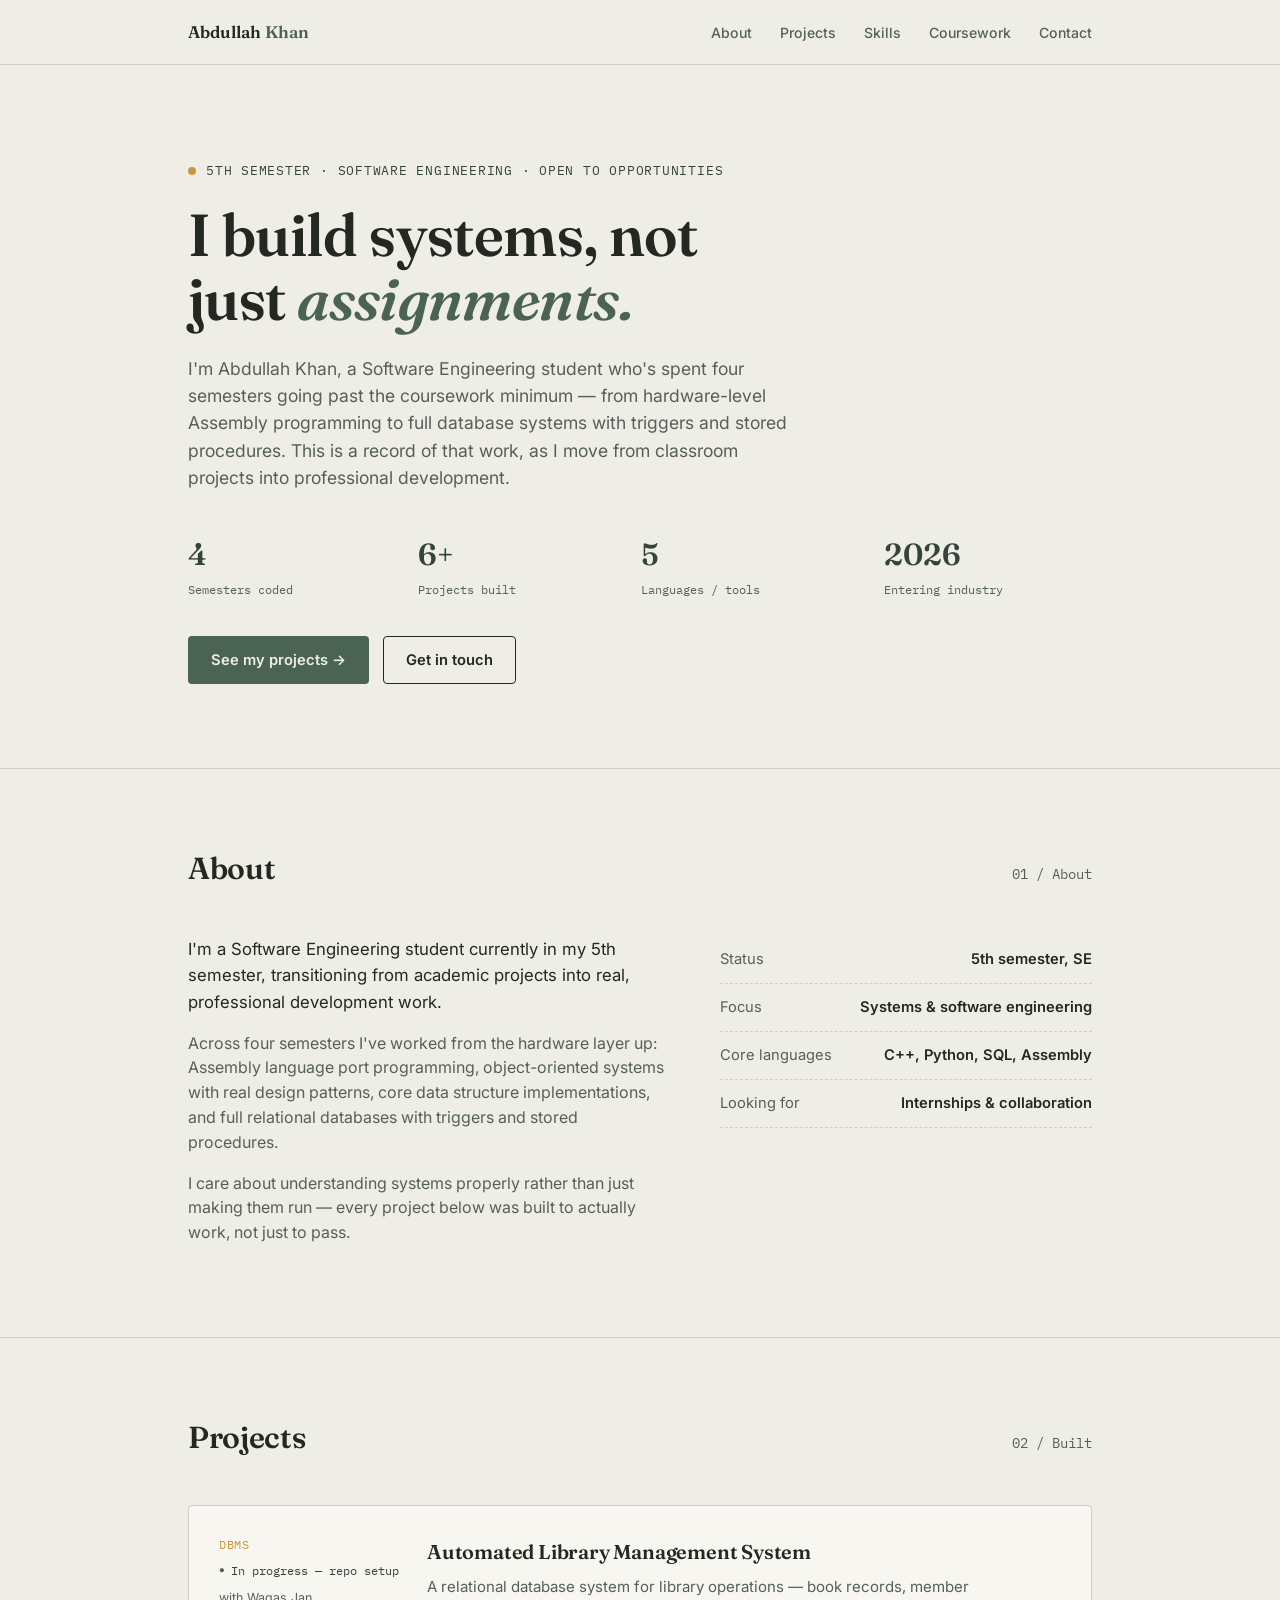
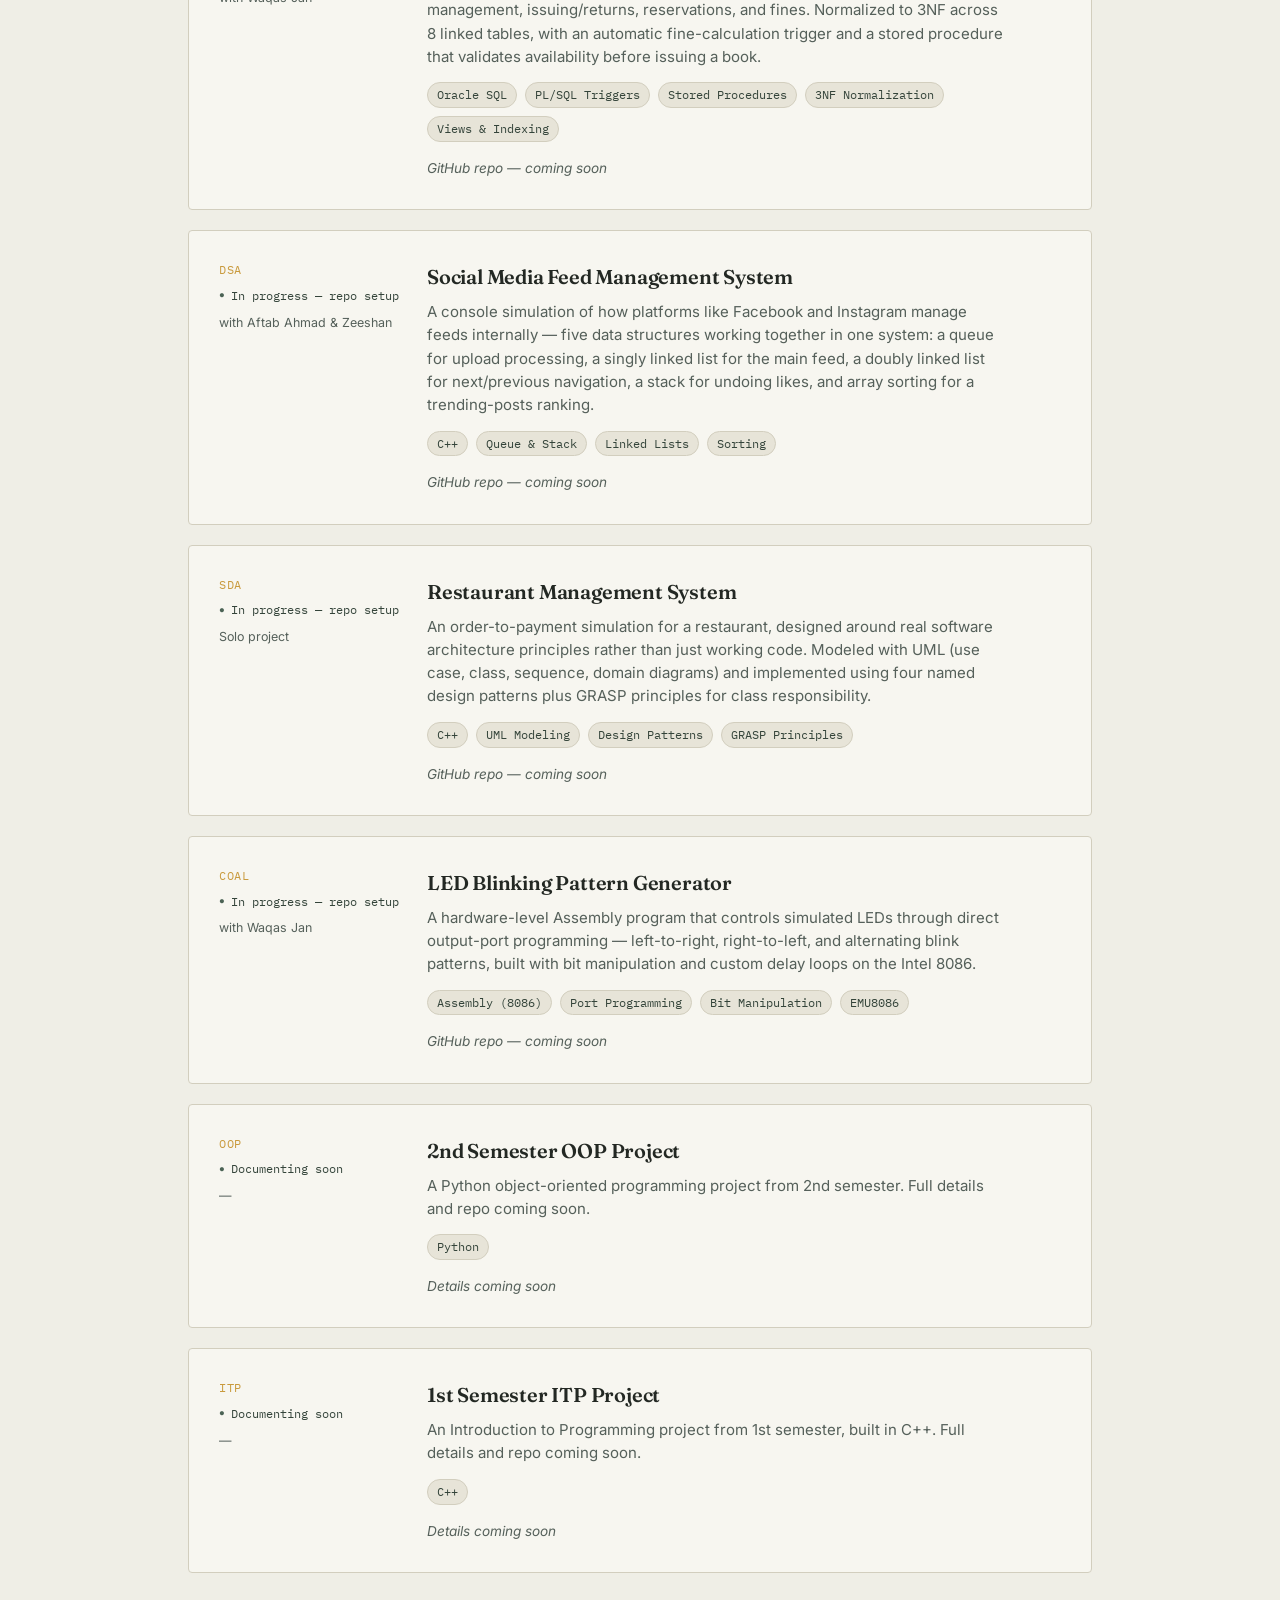
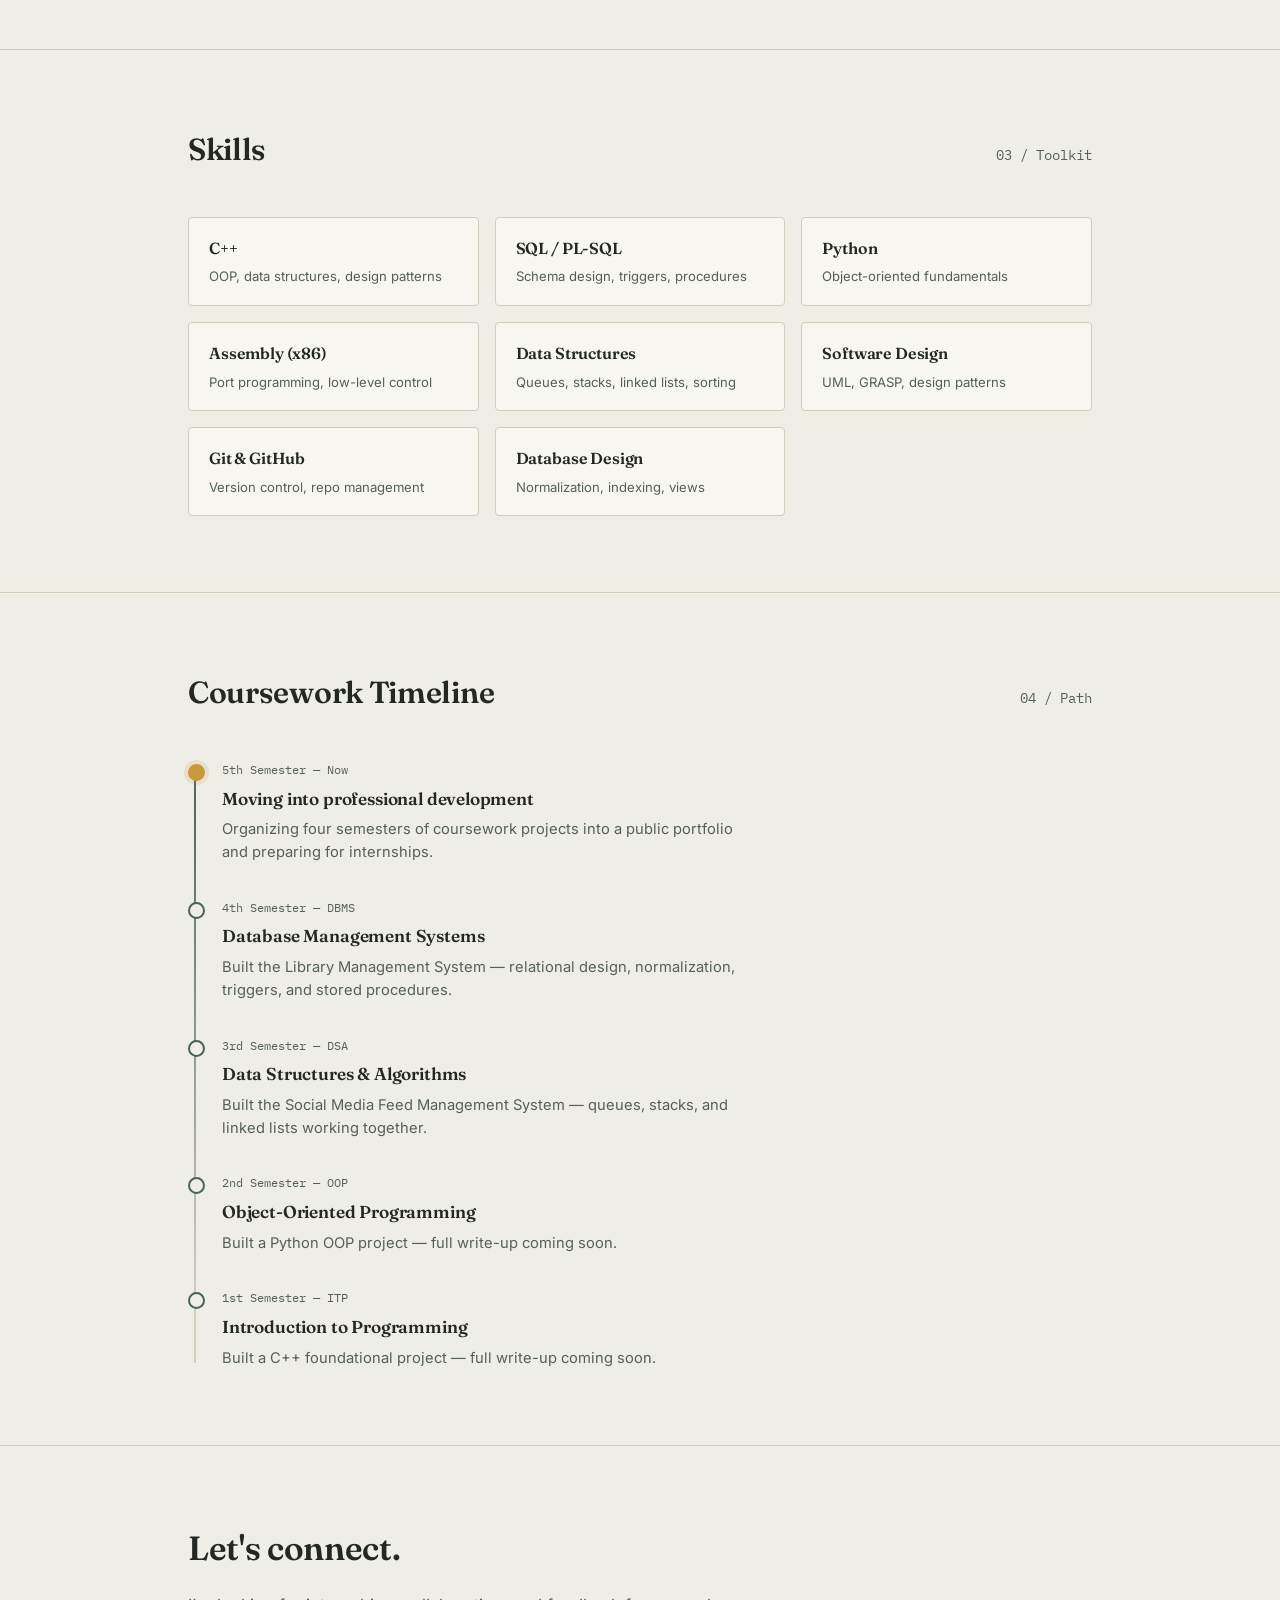
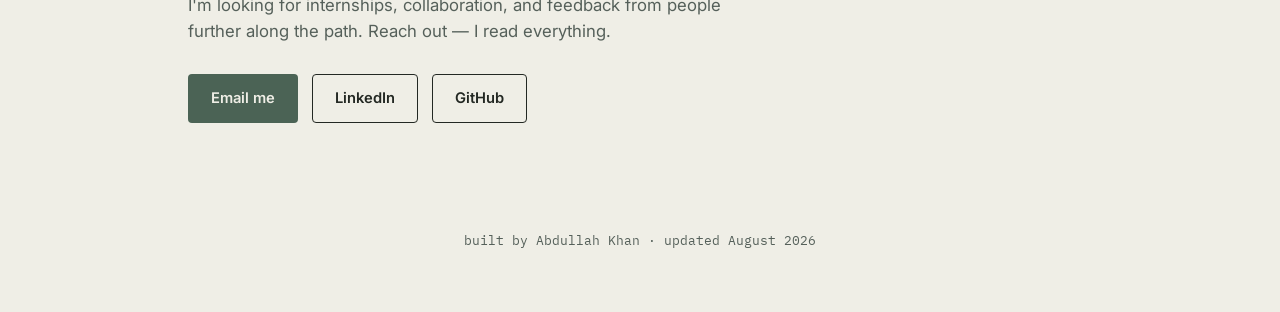
==== index.html @ 4053d315 "Update index.html" ====
<!DOCTYPE html>
<html lang="en">
<head>
<meta charset="UTF-8">
<meta name="viewport" content="width=device-width, initial-scale=1.0">
<title>Abdullah Khan — Software Engineering Student</title>
<link rel="preconnect" href="https://fonts.googleapis.com">
<link href="https://fonts.googleapis.com/css2?family=Fraunces:opsz,wght@9..144,400;9..144,500;9..144,600;9..144,700&family=Inter:wght@400;500;600;700&family=IBM+Plex+Mono:wght@400;500&display=swap" rel="stylesheet">
<style>
  :root{
    --paper: #EFEEE6;
    --paper-alt: #E7E4D8;
    --ink: #232823;
    --ink-soft: #55605A;
    --moss: #4B6355;
    --moss-dark: #34443A;
    --gold: #C99A3D;
    --line: #D2CEBE;
    --card: #F7F6F0;
    --radius: 4px;
  }

  *{ margin:0; padding:0; box-sizing:border-box; }
  html{ scroll-behavior:smooth; }

  body{
    background:var(--paper);
    color:var(--ink);
    font-family:'Inter', sans-serif;
    line-height:1.55;
    -webkit-font-smoothing:antialiased;
  }

  h1,h2,h3{
    font-family:'Fraunces', serif;
    font-weight:600;
    letter-spacing:-0.01em;
    color:var(--ink);
  }
  .mono{ font-family:'IBM Plex Mono', monospace; }
  a{ color:inherit; }

  .wrap{ max-width:960px; margin:0 auto; padding:0 28px; }

  .skip-link{
    position:absolute; left:-999px; top:0;
    background:var(--ink); color:var(--paper);
    padding:10px 16px; z-index:100;
  }
  .skip-link:focus{ left:16px; top:16px; }

  nav{
    position:sticky; top:0; z-index:20;
    background:rgba(239,238,230,0.92);
    backdrop-filter:blur(6px);
    border-bottom:1px solid var(--line);
  }
  nav .wrap{ display:flex; align-items:center; justify-content:space-between; height:64px; }
  .brand{ font-family:'Fraunces', serif; font-weight:600; font-size:1.05rem; }
  .brand span{ color:var(--moss); }
  .navlinks{ display:flex; gap:28px; list-style:none; }
  .navlinks a{ text-decoration:none; font-size:0.88rem; color:var(--ink-soft); font-weight:500; transition:color .15s ease; }
  .navlinks a:hover, .navlinks a:focus-visible{ color:var(--moss-dark); }

  header.hero{
    padding:96px 0 84px;
    border-bottom:1px solid var(--line);
  }
  .eyebrow{
    font-family:'IBM Plex Mono', monospace;
    font-size:0.8rem; letter-spacing:0.06em;
    color:var(--moss-dark);
    display:flex; align-items:center; gap:10px;
    margin-bottom:22px;
  }
  .eyebrow::before{
    content:""; width:8px; height:8px; border-radius:50%;
    background:var(--gold); display:inline-block;
    animation:pulse 2.4s ease-in-out infinite;
  }
  @keyframes pulse{ 0%,100%{ opacity:1; transform:scale(1); } 50%{ opacity:0.4; transform:scale(0.8); } }

  .hero h1{ font-size:clamp(2.3rem, 5vw, 3.7rem); line-height:1.08; max-width:15ch; }
  .hero h1 em{ font-style:italic; color:var(--moss); }
  .hero p.lede{ margin-top:24px; font-size:1.1rem; color:var(--ink-soft); max-width:56ch; }

  .hero-stats{
    margin-top:40px;
    display:grid;
    grid-template-columns:repeat(4, auto);
    gap:36px;
  }
  .stat-num{ font-family:'Fraunces', serif; font-size:1.9rem; font-weight:600; color:var(--moss-dark); }
  .stat-label{ font-size:0.78rem; color:var(--ink-soft); font-family:'IBM Plex Mono', monospace; margin-top:2px; }

  .hero-actions{ margin-top:36px; display:flex; gap:14px; flex-wrap:wrap; }
  .btn{
    display:inline-flex; align-items:center; gap:8px;
    padding:12px 22px; border-radius:var(--radius);
    font-size:0.92rem; font-weight:600; text-decoration:none;
    border:1px solid transparent;
    transition:transform .15s ease, background .15s ease;
    cursor:pointer;
  }
  .btn-primary{ background:var(--moss); color:var(--paper); }
  .btn-primary:hover{ background:var(--moss-dark); transform:translateY(-1px); }
  .btn-ghost{ border-color:var(--ink); color:var(--ink); }
  .btn-ghost:hover{ background:var(--ink); color:var(--paper); transform:translateY(-1px); }

  section{ padding:76px 0; border-bottom:1px solid var(--line); }
  .section-head{ display:flex; align-items:baseline; justify-content:space-between; margin-bottom:44px; flex-wrap:wrap; gap:12px; }
  .section-head h2{ font-size:1.9rem; }
  .section-num{ font-family:'IBM Plex Mono', monospace; color:var(--ink-soft); font-size:0.85rem; }

  .about-grid{ display:grid; grid-template-columns:1.3fr 1fr; gap:48px; }
  .about-grid p{ color:var(--ink-soft); margin-bottom:16px; }
  .about-grid p:first-child{ color:var(--ink); font-size:1.05rem; }
  .facts{ list-style:none; }
  .facts li{ display:flex; justify-content:space-between; padding:12px 0; border-bottom:1px dashed var(--line); font-size:0.92rem; }
  .facts li span:first-child{ color:var(--ink-soft); }
  .facts li span:last-child{ font-weight:600; text-align:right; }

  /* PROJECTS */
  .projects{ display:flex; flex-direction:column; gap:20px; }
  .project-card{
    background:var(--card);
    border:1px solid var(--line);
    border-radius:var(--radius);
    padding:30px;
    display:grid;
    grid-template-columns:180px 1fr;
    gap:28px;
    transition:transform .15s ease, box-shadow .15s ease;
  }
  .project-card:hover{ transform:translateY(-2px); box-shadow:0 12px 28px -16px rgba(35,40,35,0.35); }
  .project-meta{ display:flex; flex-direction:column; gap:8px; }
  .project-course{
    font-family:'IBM Plex Mono', monospace;
    font-size:0.72rem; text-transform:uppercase; letter-spacing:0.05em;
    color:var(--gold);
  }
  .project-team{
    font-size:0.78rem; color:var(--ink-soft);
  }
  .project-status{
    font-size:0.72rem; font-family:'IBM Plex Mono', monospace;
    color:var(--moss-dark);
    display:flex; align-items:center; gap:6px;
  }
  .project-status::before{ content:"●"; color:var(--moss); font-size:0.6rem; }
  .project-body h3{ font-size:1.25rem; margin-bottom:8px; }
  .project-body p{ color:var(--ink-soft); font-size:0.94rem; max-width:64ch; margin-bottom:14px; }
  .project-tags{ display:flex; gap:8px; flex-wrap:wrap; margin-bottom:16px; }
  .project-tag{
    font-family:'IBM Plex Mono', monospace; font-size:0.72rem;
    background:var(--paper-alt); border:1px solid var(--line);
    padding:3px 9px; border-radius:100px; color:var(--moss-dark);
  }
  .project-links{ display:flex; gap:18px; }
  .project-links a{
    font-size:0.85rem; font-weight:600; text-decoration:none;
    color:var(--moss-dark); border-bottom:1px solid var(--moss);
  }
  .project-links span.muted{
    font-size:0.85rem; color:var(--ink-soft); font-style:italic;
  }

  @media (max-width:640px){
    .project-card{ grid-template-columns:1fr; }
  }

  /* SKILLS */
  .skills{ display:grid; grid-template-columns:repeat(auto-fill, minmax(220px,1fr)); gap:16px; }
  .skill-card{ background:var(--card); border:1px solid var(--line); border-radius:var(--radius); padding:18px 20px; }
  .skill-card h3{ font-size:1rem; margin-bottom:6px; }
  .skill-card p{ font-size:0.82rem; color:var(--ink-soft); }

  /* COURSEWORK TIMELINE */
  .log{ position:relative; padding-left:34px; }
  .log::before{ content:""; position:absolute; left:6px; top:6px; bottom:6px; width:2px; background:linear-gradient(var(--moss), var(--line) 90%); }
  .log-entry{ position:relative; padding-bottom:34px; }
  .log-entry:last-child{ padding-bottom:0; }
  .log-entry::before{ content:""; position:absolute; left:-34px; top:4px; width:13px; height:13px; border-radius:50%; background:var(--paper); border:2px solid var(--moss); }
  .log-entry.now::before{ background:var(--gold); border-color:var(--gold); box-shadow:0 0 0 4px rgba(201,154,61,0.18); }
  .log-date{ font-family:'IBM Plex Mono', monospace; font-size:0.78rem; color:var(--ink-soft); margin-bottom:6px; }
  .log-entry h3{ font-size:1.08rem; margin-bottom:6px; }
  .log-entry p{ color:var(--ink-soft); font-size:0.92rem; max-width:58ch; }

  .contact{ text-align:left; }
  .contact h2{ font-size:2.1rem; max-width:16ch; }
  .contact p.lede{ color:var(--ink-soft); max-width:50ch; margin:18px 0 30px; font-size:1.05rem; }
  .contact-links{ display:flex; gap:14px; flex-wrap:wrap; }

  footer{ padding:32px 0 60px; text-align:center; color:var(--ink-soft); font-size:0.82rem; font-family:'IBM Plex Mono', monospace; }

  @media (max-width:720px){
    .about-grid{ grid-template-columns:1fr; }
    .navlinks{ display:none; }
    header.hero{ padding:64px 0 56px; }
    section{ padding:56px 0; }
    .hero-stats{ grid-template-columns:repeat(2, auto); row-gap:24px; }
  }

  @media (prefers-reduced-motion: reduce){
    html{ scroll-behavior:auto; }
    .eyebrow::before{ animation:none; }
    *{ transition:none !important; animation:none !important; }
  }
</style>
</head>
<body>

<a href="#main" class="skip-link">Skip to content</a>

<nav aria-label="Primary">
  <div class="wrap">
    <div class="brand">Abdullah <span>Khan</span></div>
    <ul class="navlinks">
      <li><a href="#about">About</a></li>
      <li><a href="#projects">Projects</a></li>
      <li><a href="#skills">Skills</a></li>
      <li><a href="#coursework">Coursework</a></li>
      <li><a href="#contact">Contact</a></li>
    </ul>
  </div>
</nav>

<main id="main">

  <header class="hero">
    <div class="wrap">
      <p class="eyebrow">5TH SEMESTER · SOFTWARE ENGINEERING · OPEN TO OPPORTUNITIES</p>
      <h1>I build systems, not just <em>assignments.</em></h1>
      <p class="lede">I'm Abdullah Khan, a Software Engineering student who's spent four semesters going past the coursework minimum — from hardware-level Assembly programming to full database systems with triggers and stored procedures. This is a record of that work, as I move from classroom projects into professional development.</p>

      <div class="hero-stats">
        <div>
          <div class="stat-num">4</div>
          <div class="stat-label">Semesters coded</div>
        </div>
        <div>
          <div class="stat-num">6+</div>
          <div class="stat-label">Projects built</div>
        </div>
        <div>
          <div class="stat-num">5</div>
          <div class="stat-label">Languages / tools</div>
        </div>
        <div>
          <div class="stat-num">2026</div>
          <div class="stat-label">Entering industry</div>
        </div>
      </div>

      <div class="hero-actions">
        <a href="#projects" class="btn btn-primary">See my projects →</a>
        <a href="#contact" class="btn btn-ghost">Get in touch</a>
      </div>
    </div>
  </header>

  <section id="about">
    <div class="wrap">
      <div class="section-head">
        <h2>About</h2>
        <span class="section-num mono">01 / About</span>
      </div>
      <div class="about-grid">
        <div>
          <p>I'm a Software Engineering student currently in my 5th semester, transitioning from academic projects into real, professional development work.</p>
          <p>Across four semesters I've worked from the hardware layer up: Assembly language port programming, object-oriented systems with real design patterns, core data structure implementations, and full relational databases with triggers and stored procedures.</p>
          <p>I care about understanding systems properly rather than just making them run — every project below was built to actually work, not just to pass.</p>
        </div>
        <ul class="facts">
          <li><span>Status</span><span>5th semester, SE</span></li>
          <li><span>Focus</span><span>Systems &amp; software engineering</span></li>
          <li><span>Core languages</span><span>C++, Python, SQL, Assembly</span></li>
          <li><span>Looking for</span><span>Internships &amp; collaboration</span></li>
        </ul>
      </div>
    </div>
  </section>

  <section id="projects">
    <div class="wrap">
      <div class="section-head">
        <h2>Projects</h2>
        <span class="section-num mono">02 / Built</span>
      </div>

      <div class="projects">

        <div class="project-card">
          <div class="project-meta">
            <div class="project-course">DBMS</div>
            <div class="project-status">In progress — repo setup</div>
            <div class="project-team">with Waqas Jan</div>
          </div>
          <div class="project-body">
            <h3>Automated Library Management System</h3>
            <p>A relational database system for library operations — book records, member management, issuing/returns, reservations, and fines. Normalized to 3NF across 8 linked tables, with an automatic fine-calculation trigger and a stored procedure that validates availability before issuing a book.</p>
            <div class="project-tags">
              <span class="project-tag">Oracle SQL</span>
              <span class="project-tag">PL/SQL Triggers</span>
              <span class="project-tag">Stored Procedures</span>
              <span class="project-tag">3NF Normalization</span>
              <span class="project-tag">Views &amp; Indexing</span>
            </div>
            <div class="project-links">
              <span class="muted">GitHub repo — coming soon</span>
            </div>
          </div>
        </div>

        <div class="project-card">
          <div class="project-meta">
            <div class="project-course">DSA</div>
            <div class="project-status">In progress — repo setup</div>
            <div class="project-team">with Aftab Ahmad &amp; Zeeshan</div>
          </div>
          <div class="project-body">
            <h3>Social Media Feed Management System</h3>
            <p>A console simulation of how platforms like Facebook and Instagram manage feeds internally — five data structures working together in one system: a queue for upload processing, a singly linked list for the main feed, a doubly linked list for next/previous navigation, a stack for undoing likes, and array sorting for a trending-posts ranking.</p>
            <div class="project-tags">
              <span class="project-tag">C++</span>
              <span class="project-tag">Queue &amp; Stack</span>
              <span class="project-tag">Linked Lists</span>
              <span class="project-tag">Sorting</span>
            </div>
            <div class="project-links">
              <span class="muted">GitHub repo — coming soon</span>
            </div>
          </div>
        </div>

        <div class="project-card">
          <div class="project-meta">
            <div class="project-course">SDA</div>
            <div class="project-status">In progress — repo setup</div>
            <div class="project-team">Solo project</div>
          </div>
          <div class="project-body">
            <h3>Restaurant Management System</h3>
            <p>An order-to-payment simulation for a restaurant, designed around real software architecture principles rather than just working code. Modeled with UML (use case, class, sequence, domain diagrams) and implemented using four named design patterns plus GRASP principles for class responsibility.</p>
            <div class="project-tags">
              <span class="project-tag">C++</span>
              <span class="project-tag">UML Modeling</span>
              <span class="project-tag">Design Patterns</span>
              <span class="project-tag">GRASP Principles</span>
            </div>
            <div class="project-links">
              <span class="muted">GitHub repo — coming soon</span>
            </div>
          </div>
        </div>

        <div class="project-card">
          <div class="project-meta">
            <div class="project-course">COAL</div>
            <div class="project-status">In progress — repo setup</div>
            <div class="project-team">with Waqas Jan</div>
          </div>
          <div class="project-body">
            <h3>LED Blinking Pattern Generator</h3>
            <p>A hardware-level Assembly program that controls simulated LEDs through direct output-port programming — left-to-right, right-to-left, and alternating blink patterns, built with bit manipulation and custom delay loops on the Intel 8086.</p>
            <div class="project-tags">
              <span class="project-tag">Assembly (8086)</span>
              <span class="project-tag">Port Programming</span>
              <span class="project-tag">Bit Manipulation</span>
              <span class="project-tag">EMU8086</span>
            </div>
            <div class="project-links">
              <span class="muted">GitHub repo — coming soon</span>
            </div>
          </div>
        </div>

        <div class="project-card">
          <div class="project-meta">
            <div class="project-course">OOP</div>
            <div class="project-status">Documenting soon</div>
            <div class="project-team">—</div>
          </div>
          <div class="project-body">
            <h3>2nd Semester OOP Project</h3>
            <p>A Python object-oriented programming project from 2nd semester. Full details and repo coming soon.</p>
            <div class="project-tags"><span class="project-tag">Python</span></div>
            <div class="project-links"><span class="muted">Details coming soon</span></div>
          </div>
        </div>

        <div class="project-card">
          <div class="project-meta">
            <div class="project-course">ITP</div>
            <div class="project-status">Documenting soon</div>
            <div class="project-team">—</div>
          </div>
          <div class="project-body">
            <h3>1st Semester ITP Project</h3>
            <p>An Introduction to Programming project from 1st semester, built in C++. Full details and repo coming soon.</p>
            <div class="project-tags"><span class="project-tag">C++</span></div>
            <div class="project-links"><span class="muted">Details coming soon</span></div>
          </div>
        </div>

      </div>
    </div>
  </section>

  <section id="skills">
    <div class="wrap">
      <div class="section-head">
        <h2>Skills</h2>
        <span class="section-num mono">03 / Toolkit</span>
      </div>
      <div class="skills">
        <div class="skill-card">
          <h3>C++</h3>
          <p>OOP, data structures, design patterns</p>
        </div>
        <div class="skill-card">
          <h3>SQL / PL-SQL</h3>
          <p>Schema design, triggers, procedures</p>
        </div>
        <div class="skill-card">
          <h3>Python</h3>
          <p>Object-oriented fundamentals</p>
        </div>
        <div class="skill-card">
          <h3>Assembly (x86)</h3>
          <p>Port programming, low-level control</p>
        </div>
        <div class="skill-card">
          <h3>Data Structures</h3>
          <p>Queues, stacks, linked lists, sorting</p>
        </div>
        <div class="skill-card">
          <h3>Software Design</h3>
          <p>UML, GRASP, design patterns</p>
        </div>
        <div class="skill-card">
          <h3>Git &amp; GitHub</h3>
          <p>Version control, repo management</p>
        </div>
        <div class="skill-card">
          <h3>Database Design</h3>
          <p>Normalization, indexing, views</p>
        </div>
      </div>
    </div>
  </section>

  <section id="coursework">
    <div class="wrap">
      <div class="section-head">
        <h2>Coursework Timeline</h2>
        <span class="section-num mono">04 / Path</span>
      </div>
      <div class="log">
        <div class="log-entry now">
          <div class="log-date">5th Semester — Now</div>
          <h3>Moving into professional development</h3>
          <p>Organizing four semesters of coursework projects into a public portfolio and preparing for internships.</p>
        </div>
        <div class="log-entry">
          <div class="log-date">4th Semester — DBMS</div>
          <h3>Database Management Systems</h3>
          <p>Built the Library Management System — relational design, normalization, triggers, and stored procedures.</p>
        </div>
        <div class="log-entry">
          <div class="log-date">3rd Semester — DSA</div>
          <h3>Data Structures &amp; Algorithms</h3>
          <p>Built the Social Media Feed Management System — queues, stacks, and linked lists working together.</p>
        </div>
        <div class="log-entry">
          <div class="log-date">2nd Semester — OOP</div>
          <h3>Object-Oriented Programming</h3>
          <p>Built a Python OOP project — full write-up coming soon.</p>
        </div>
        <div class="log-entry">
          <div class="log-date">1st Semester — ITP</div>
          <h3>Introduction to Programming</h3>
          <p>Built a C++ foundational project — full write-up coming soon.</p>
        </div>
      </div>
    </div>
  </section>

  <section id="contact" style="border-bottom:none;">
    <div class="wrap contact">
      <h2>Let's connect.</h2>
      <p class="lede">I'm looking for internships, collaboration, and feedback from people further along the path. Reach out — I read everything.</p>
      <div class="contact-links">
        <a class="btn btn-primary" href="mailto:abdullahsa.tech@gmail.com">Email me</a>
        <a class="btn btn-ghost" href="https://www.linkedin.com/in/abdullah-khan-0773aa349" target="_blank" rel="noopener">LinkedIn</a>
        <a class="btn btn-ghost" href="#" target="_blank" rel="noopener">GitHub</a>
      </div>
    </div>
  </section>

</main>

<footer>
  built by Abdullah Khan · updated August 2026
</footer>

  
</body>
</html>
<!-- GitHub Pages deployment -->
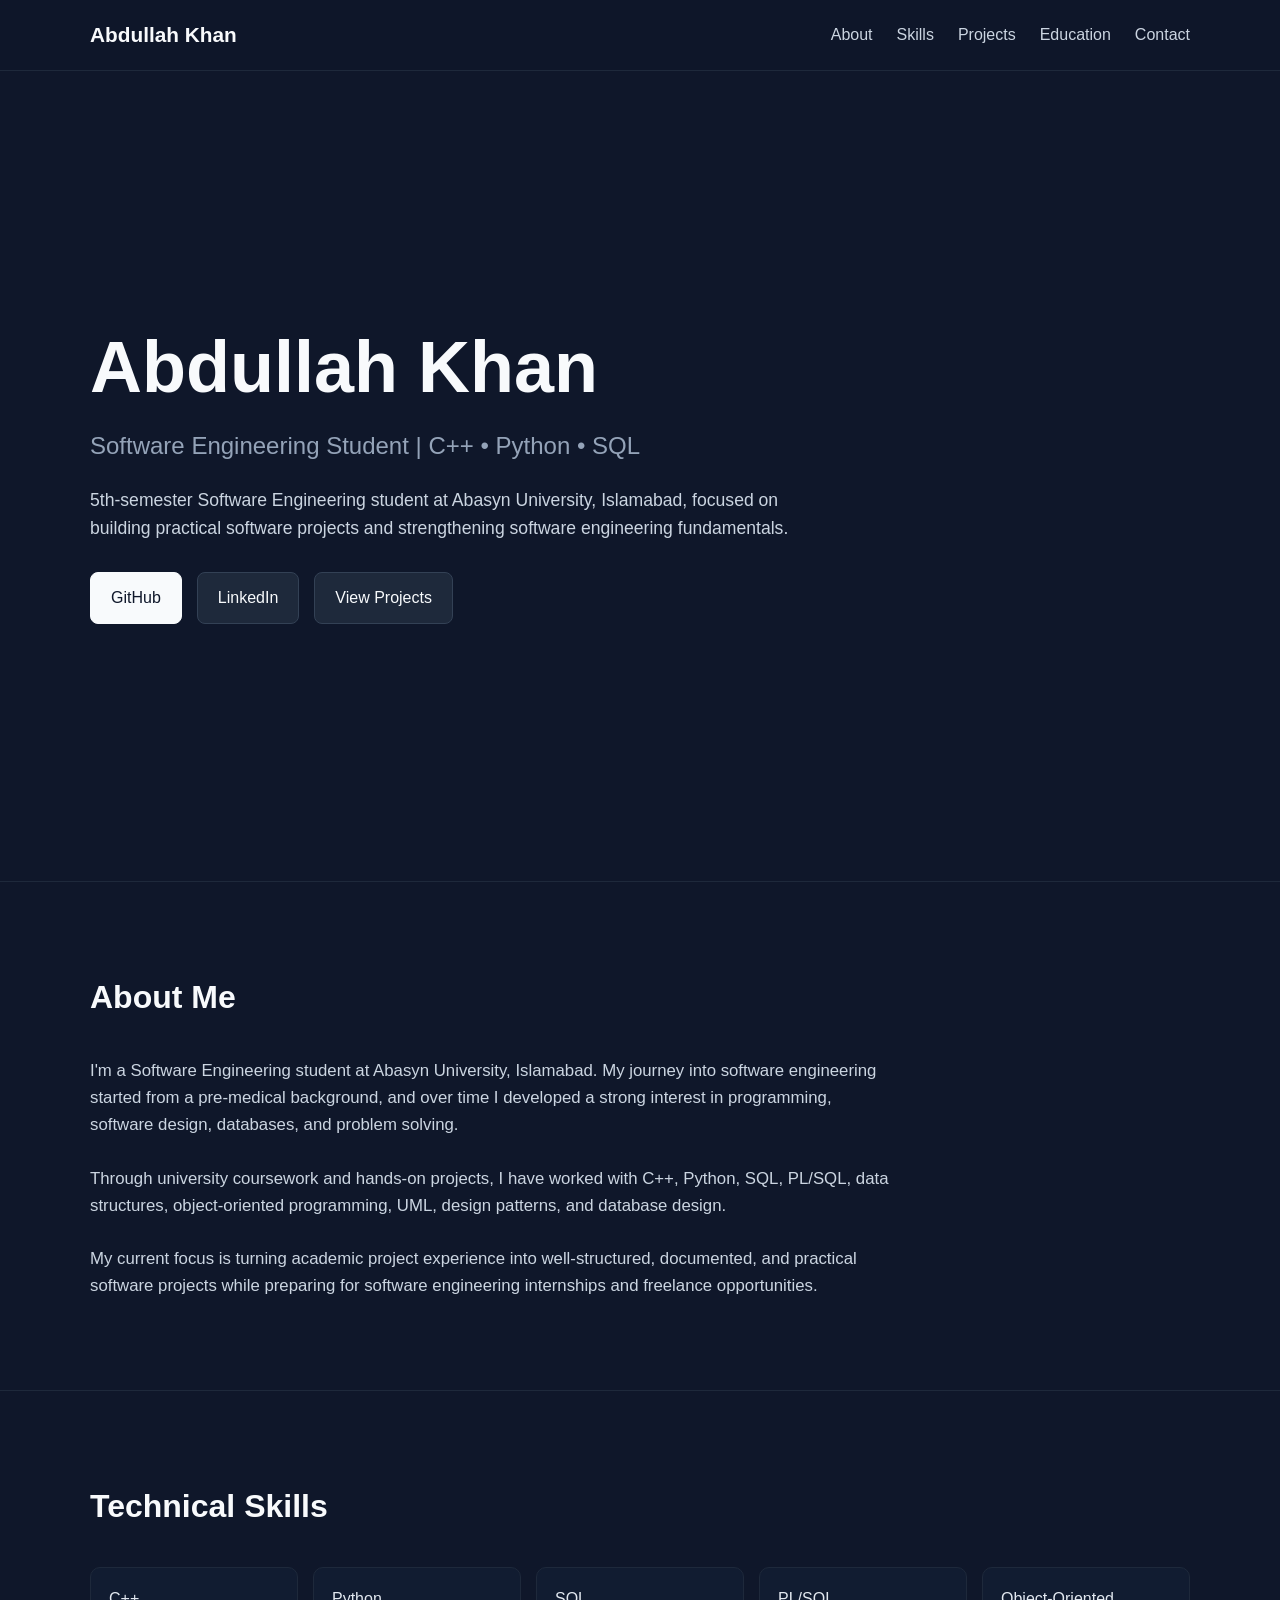
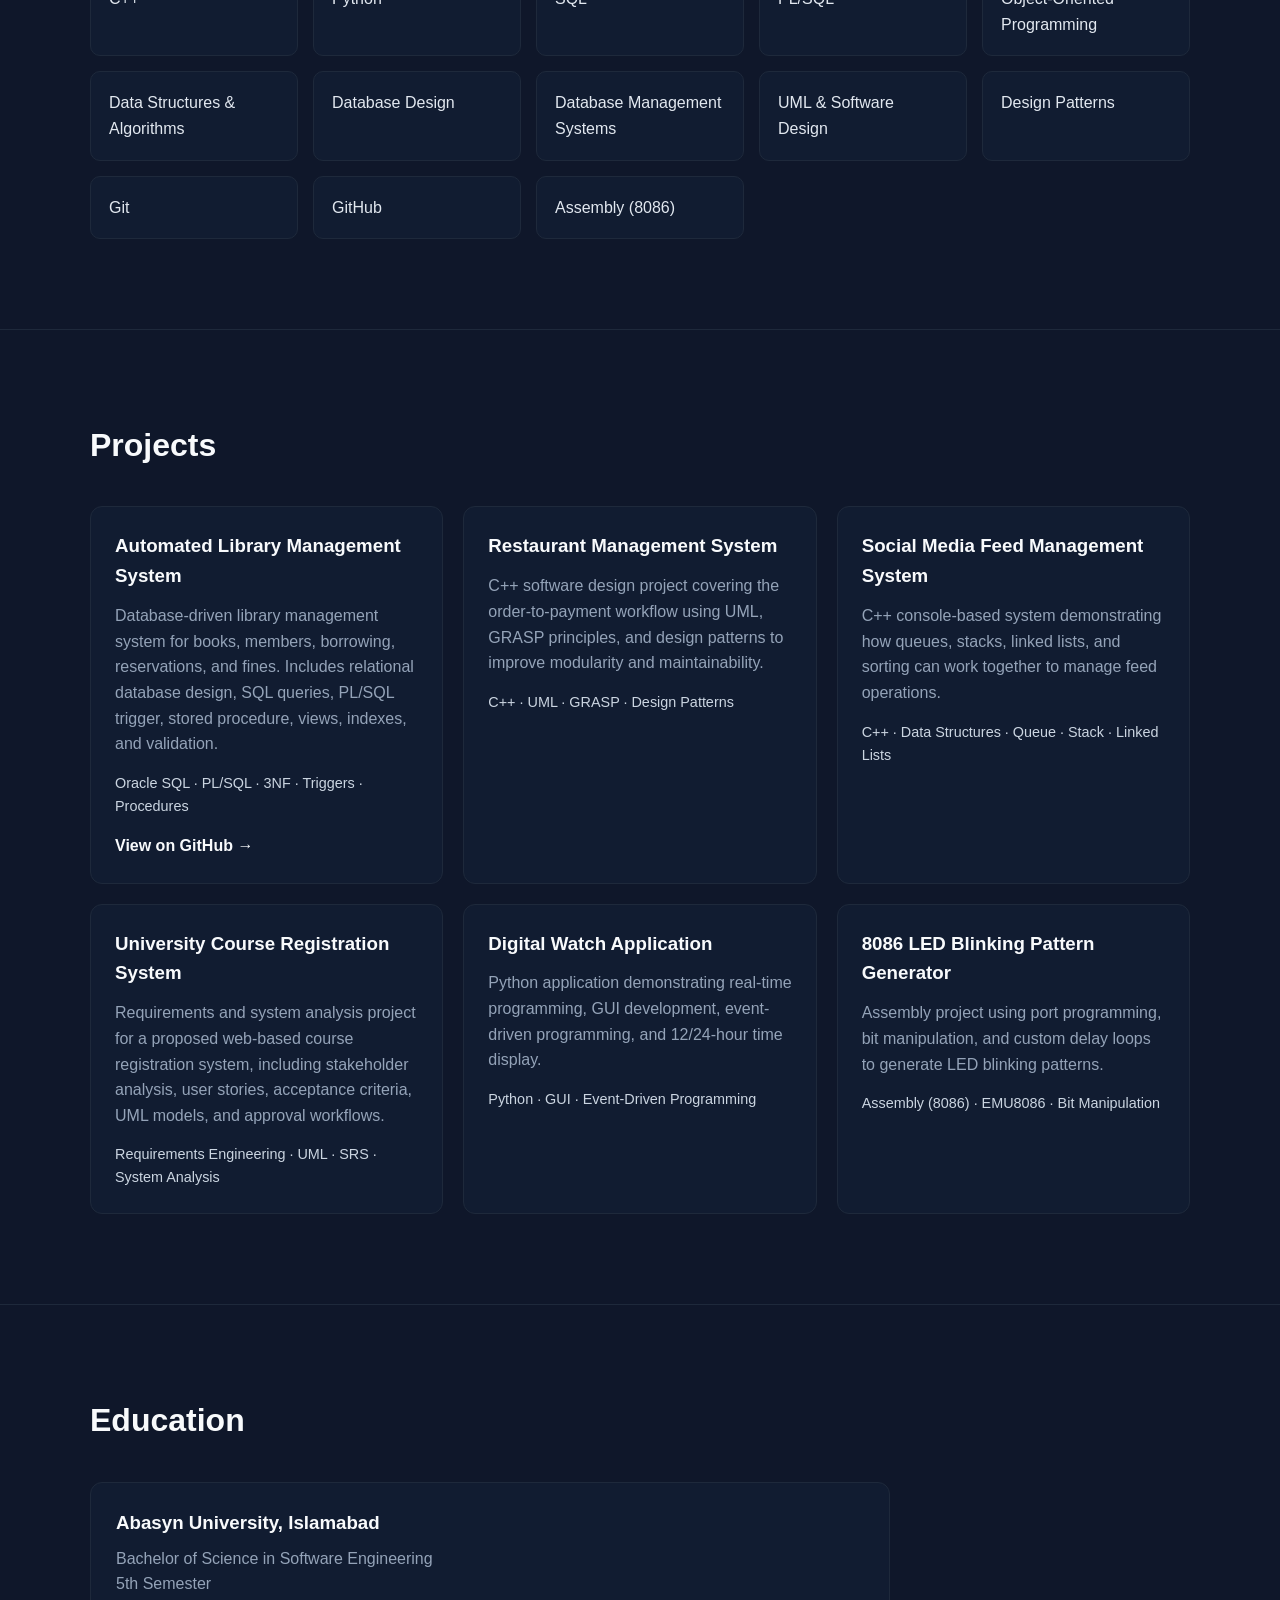
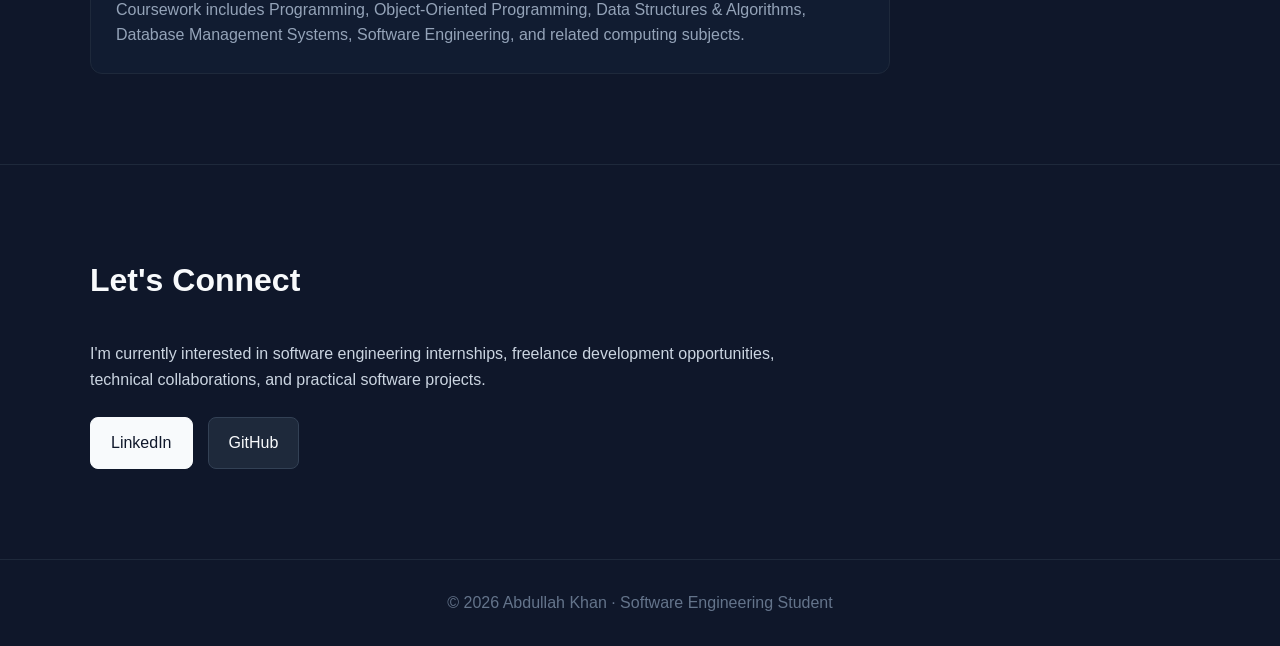
==== commit 66dc0f0a: "Update portfolio website" ====
--- a/index.html
+++ b/index.html
@@ -1,510 +1,529 @@
 <!DOCTYPE html>
 <html lang="en">
 <head>
-<meta charset="UTF-8">
-<meta name="viewport" content="width=device-width, initial-scale=1.0">
-<title>Abdullah Khan — Software Engineering Student</title>
-<link rel="preconnect" href="https://fonts.googleapis.com">
-<link href="https://fonts.googleapis.com/css2?family=Fraunces:opsz,wght@9..144,400;9..144,500;9..144,600;9..144,700&family=Inter:wght@400;500;600;700&family=IBM+Plex+Mono:wght@400;500&display=swap" rel="stylesheet">
-<style>
-  :root{
-    --paper: #EFEEE6;
-    --paper-alt: #E7E4D8;
-    --ink: #232823;
-    --ink-soft: #55605A;
-    --moss: #4B6355;
-    --moss-dark: #34443A;
-    --gold: #C99A3D;
-    --line: #D2CEBE;
-    --card: #F7F6F0;
-    --radius: 4px;
-  }
-
-  *{ margin:0; padding:0; box-sizing:border-box; }
-  html{ scroll-behavior:smooth; }
-
-  body{
-    background:var(--paper);
-    color:var(--ink);
-    font-family:'Inter', sans-serif;
-    line-height:1.55;
-    -webkit-font-smoothing:antialiased;
-  }
-
-  h1,h2,h3{
-    font-family:'Fraunces', serif;
-    font-weight:600;
-    letter-spacing:-0.01em;
-    color:var(--ink);
-  }
-  .mono{ font-family:'IBM Plex Mono', monospace; }
-  a{ color:inherit; }
-
-  .wrap{ max-width:960px; margin:0 auto; padding:0 28px; }
-
-  .skip-link{
-    position:absolute; left:-999px; top:0;
-    background:var(--ink); color:var(--paper);
-    padding:10px 16px; z-index:100;
-  }
-  .skip-link:focus{ left:16px; top:16px; }
-
-  nav{
-    position:sticky; top:0; z-index:20;
-    background:rgba(239,238,230,0.92);
-    backdrop-filter:blur(6px);
-    border-bottom:1px solid var(--line);
-  }
-  nav .wrap{ display:flex; align-items:center; justify-content:space-between; height:64px; }
-  .brand{ font-family:'Fraunces', serif; font-weight:600; font-size:1.05rem; }
-  .brand span{ color:var(--moss); }
-  .navlinks{ display:flex; gap:28px; list-style:none; }
-  .navlinks a{ text-decoration:none; font-size:0.88rem; color:var(--ink-soft); font-weight:500; transition:color .15s ease; }
-  .navlinks a:hover, .navlinks a:focus-visible{ color:var(--moss-dark); }
-
-  header.hero{
-    padding:96px 0 84px;
-    border-bottom:1px solid var(--line);
-  }
-  .eyebrow{
-    font-family:'IBM Plex Mono', monospace;
-    font-size:0.8rem; letter-spacing:0.06em;
-    color:var(--moss-dark);
-    display:flex; align-items:center; gap:10px;
-    margin-bottom:22px;
-  }
-  .eyebrow::before{
-    content:""; width:8px; height:8px; border-radius:50%;
-    background:var(--gold); display:inline-block;
-    animation:pulse 2.4s ease-in-out infinite;
-  }
-  @keyframes pulse{ 0%,100%{ opacity:1; transform:scale(1); } 50%{ opacity:0.4; transform:scale(0.8); } }
-
-  .hero h1{ font-size:clamp(2.3rem, 5vw, 3.7rem); line-height:1.08; max-width:15ch; }
-  .hero h1 em{ font-style:italic; color:var(--moss); }
-  .hero p.lede{ margin-top:24px; font-size:1.1rem; color:var(--ink-soft); max-width:56ch; }
-
-  .hero-stats{
-    margin-top:40px;
-    display:grid;
-    grid-template-columns:repeat(4, auto);
-    gap:36px;
-  }
-  .stat-num{ font-family:'Fraunces', serif; font-size:1.9rem; font-weight:600; color:var(--moss-dark); }
-  .stat-label{ font-size:0.78rem; color:var(--ink-soft); font-family:'IBM Plex Mono', monospace; margin-top:2px; }
-
-  .hero-actions{ margin-top:36px; display:flex; gap:14px; flex-wrap:wrap; }
-  .btn{
-    display:inline-flex; align-items:center; gap:8px;
-    padding:12px 22px; border-radius:var(--radius);
-    font-size:0.92rem; font-weight:600; text-decoration:none;
-    border:1px solid transparent;
-    transition:transform .15s ease, background .15s ease;
-    cursor:pointer;
-  }
-  .btn-primary{ background:var(--moss); color:var(--paper); }
-  .btn-primary:hover{ background:var(--moss-dark); transform:translateY(-1px); }
-  .btn-ghost{ border-color:var(--ink); color:var(--ink); }
-  .btn-ghost:hover{ background:var(--ink); color:var(--paper); transform:translateY(-1px); }
-
-  section{ padding:76px 0; border-bottom:1px solid var(--line); }
-  .section-head{ display:flex; align-items:baseline; justify-content:space-between; margin-bottom:44px; flex-wrap:wrap; gap:12px; }
-  .section-head h2{ font-size:1.9rem; }
-  .section-num{ font-family:'IBM Plex Mono', monospace; color:var(--ink-soft); font-size:0.85rem; }
-
-  .about-grid{ display:grid; grid-template-columns:1.3fr 1fr; gap:48px; }
-  .about-grid p{ color:var(--ink-soft); margin-bottom:16px; }
-  .about-grid p:first-child{ color:var(--ink); font-size:1.05rem; }
-  .facts{ list-style:none; }
-  .facts li{ display:flex; justify-content:space-between; padding:12px 0; border-bottom:1px dashed var(--line); font-size:0.92rem; }
-  .facts li span:first-child{ color:var(--ink-soft); }
-  .facts li span:last-child{ font-weight:600; text-align:right; }
-
-  /* PROJECTS */
-  .projects{ display:flex; flex-direction:column; gap:20px; }
-  .project-card{
-    background:var(--card);
-    border:1px solid var(--line);
-    border-radius:var(--radius);
-    padding:30px;
-    display:grid;
-    grid-template-columns:180px 1fr;
-    gap:28px;
-    transition:transform .15s ease, box-shadow .15s ease;
-  }
-  .project-card:hover{ transform:translateY(-2px); box-shadow:0 12px 28px -16px rgba(35,40,35,0.35); }
-  .project-meta{ display:flex; flex-direction:column; gap:8px; }
-  .project-course{
-    font-family:'IBM Plex Mono', monospace;
-    font-size:0.72rem; text-transform:uppercase; letter-spacing:0.05em;
-    color:var(--gold);
-  }
-  .project-team{
-    font-size:0.78rem; color:var(--ink-soft);
-  }
-  .project-status{
-    font-size:0.72rem; font-family:'IBM Plex Mono', monospace;
-    color:var(--moss-dark);
-    display:flex; align-items:center; gap:6px;
-  }
-  .project-status::before{ content:"●"; color:var(--moss); font-size:0.6rem; }
-  .project-body h3{ font-size:1.25rem; margin-bottom:8px; }
-  .project-body p{ color:var(--ink-soft); font-size:0.94rem; max-width:64ch; margin-bottom:14px; }
-  .project-tags{ display:flex; gap:8px; flex-wrap:wrap; margin-bottom:16px; }
-  .project-tag{
-    font-family:'IBM Plex Mono', monospace; font-size:0.72rem;
-    background:var(--paper-alt); border:1px solid var(--line);
-    padding:3px 9px; border-radius:100px; color:var(--moss-dark);
-  }
-  .project-links{ display:flex; gap:18px; }
-  .project-links a{
-    font-size:0.85rem; font-weight:600; text-decoration:none;
-    color:var(--moss-dark); border-bottom:1px solid var(--moss);
-  }
-  .project-links span.muted{
-    font-size:0.85rem; color:var(--ink-soft); font-style:italic;
-  }
-
-  @media (max-width:640px){
-    .project-card{ grid-template-columns:1fr; }
-  }
-
-  /* SKILLS */
-  .skills{ display:grid; grid-template-columns:repeat(auto-fill, minmax(220px,1fr)); gap:16px; }
-  .skill-card{ background:var(--card); border:1px solid var(--line); border-radius:var(--radius); padding:18px 20px; }
-  .skill-card h3{ font-size:1rem; margin-bottom:6px; }
-  .skill-card p{ font-size:0.82rem; color:var(--ink-soft); }
-
-  /* COURSEWORK TIMELINE */
-  .log{ position:relative; padding-left:34px; }
-  .log::before{ content:""; position:absolute; left:6px; top:6px; bottom:6px; width:2px; background:linear-gradient(var(--moss), var(--line) 90%); }
-  .log-entry{ position:relative; padding-bottom:34px; }
-  .log-entry:last-child{ padding-bottom:0; }
-  .log-entry::before{ content:""; position:absolute; left:-34px; top:4px; width:13px; height:13px; border-radius:50%; background:var(--paper); border:2px solid var(--moss); }
-  .log-entry.now::before{ background:var(--gold); border-color:var(--gold); box-shadow:0 0 0 4px rgba(201,154,61,0.18); }
-  .log-date{ font-family:'IBM Plex Mono', monospace; font-size:0.78rem; color:var(--ink-soft); margin-bottom:6px; }
-  .log-entry h3{ font-size:1.08rem; margin-bottom:6px; }
-  .log-entry p{ color:var(--ink-soft); font-size:0.92rem; max-width:58ch; }
-
-  .contact{ text-align:left; }
-  .contact h2{ font-size:2.1rem; max-width:16ch; }
-  .contact p.lede{ color:var(--ink-soft); max-width:50ch; margin:18px 0 30px; font-size:1.05rem; }
-  .contact-links{ display:flex; gap:14px; flex-wrap:wrap; }
-
-  footer{ padding:32px 0 60px; text-align:center; color:var(--ink-soft); font-size:0.82rem; font-family:'IBM Plex Mono', monospace; }
-
-  @media (max-width:720px){
-    .about-grid{ grid-template-columns:1fr; }
-    .navlinks{ display:none; }
-    header.hero{ padding:64px 0 56px; }
-    section{ padding:56px 0; }
-    .hero-stats{ grid-template-columns:repeat(2, auto); row-gap:24px; }
-  }
-
-  @media (prefers-reduced-motion: reduce){
-    html{ scroll-behavior:auto; }
-    .eyebrow::before{ animation:none; }
-    *{ transition:none !important; animation:none !important; }
-  }
-</style>
+    <meta charset="UTF-8">
+    <meta name="viewport" content="width=device-width, initial-scale=1.0">
+
+    <title>Abdullah Khan | Software Engineering Student</title>
+
+    <meta
+        name="description"
+        content="Abdullah Khan - Software Engineering student building practical software projects using C++, Python, SQL, and software design principles."
+    >
+
+    <style>
+        * {
+            margin: 0;
+            padding: 0;
+            box-sizing: border-box;
+            scroll-behavior: smooth;
+        }
+
+        body {
+            font-family: Arial, Helvetica, sans-serif;
+            background: #0f172a;
+            color: #e2e8f0;
+            line-height: 1.6;
+        }
+
+        a {
+            color: inherit;
+            text-decoration: none;
+        }
+
+        .container {
+            width: 90%;
+            max-width: 1100px;
+            margin: auto;
+        }
+
+        nav {
+            position: sticky;
+            top: 0;
+            z-index: 1000;
+            background: rgba(15, 23, 42, 0.95);
+            border-bottom: 1px solid #1e293b;
+        }
+
+        .nav-content {
+            display: flex;
+            justify-content: space-between;
+            align-items: center;
+            min-height: 70px;
+        }
+
+        .logo {
+            font-size: 1.3rem;
+            font-weight: bold;
+            color: #f8fafc;
+        }
+
+        .nav-links {
+            display: flex;
+            gap: 24px;
+            list-style: none;
+        }
+
+        .nav-links a {
+            color: #cbd5e1;
+            transition: 0.2s;
+        }
+
+        .nav-links a:hover {
+            color: #ffffff;
+        }
+
+        .hero {
+            min-height: 90vh;
+            display: flex;
+            align-items: center;
+            padding: 80px 0;
+        }
+
+        .hero-content {
+            max-width: 800px;
+        }
+
+        .hero h1 {
+            font-size: clamp(2.5rem, 6vw, 4.5rem);
+            line-height: 1.1;
+            margin-bottom: 20px;
+            color: #f8fafc;
+        }
+
+        .hero h2 {
+            font-size: 1.5rem;
+            color: #94a3b8;
+            margin-bottom: 20px;
+            font-weight: normal;
+        }
+
+        .hero p {
+            font-size: 1.1rem;
+            color: #cbd5e1;
+            max-width: 700px;
+            margin-bottom: 30px;
+        }
+
+        .buttons {
+            display: flex;
+            gap: 15px;
+            flex-wrap: wrap;
+        }
+
+        .btn {
+            display: inline-block;
+            padding: 12px 20px;
+            border-radius: 8px;
+            border: 1px solid #334155;
+            background: #1e293b;
+            color: #f8fafc;
+            transition: 0.2s;
+        }
+
+        .btn:hover {
+            transform: translateY(-2px);
+            background: #334155;
+        }
+
+        .btn-primary {
+            background: #f8fafc;
+            color: #0f172a;
+            border-color: #f8fafc;
+        }
+
+        .btn-primary:hover {
+            background: #e2e8f0;
+        }
+
+        section {
+            padding: 90px 0;
+            border-top: 1px solid #1e293b;
+        }
+
+        .section-title {
+            font-size: 2rem;
+            margin-bottom: 35px;
+            color: #f8fafc;
+        }
+
+        .about-text {
+            max-width: 800px;
+            color: #cbd5e1;
+            font-size: 1.05rem;
+        }
+
+        .skills {
+            display: grid;
+            grid-template-columns: repeat(auto-fit, minmax(180px, 1fr));
+            gap: 15px;
+        }
+
+        .skill {
+            background: #111c31;
+            border: 1px solid #1e293b;
+            padding: 18px;
+            border-radius: 10px;
+            color: #e2e8f0;
+        }
+
+        .projects {
+            display: grid;
+            grid-template-columns: repeat(auto-fit, minmax(280px, 1fr));
+            gap: 20px;
+        }
+
+        .project-card {
+            background: #111c31;
+            border: 1px solid #1e293b;
+            border-radius: 12px;
+            padding: 24px;
+            transition: 0.2s;
+        }
+
+        .project-card:hover {
+            transform: translateY(-4px);
+            border-color: #475569;
+        }
+
+        .project-card h3 {
+            color: #f8fafc;
+            margin-bottom: 12px;
+        }
+
+        .project-card p {
+            color: #94a3b8;
+            margin-bottom: 15px;
+        }
+
+        .tech {
+            font-size: 0.9rem;
+            color: #cbd5e1;
+        }
+
+        .project-link {
+            display: inline-block;
+            margin-top: 15px;
+            color: #f8fafc;
+            font-weight: bold;
+        }
+
+        .education-box {
+            background: #111c31;
+            border: 1px solid #1e293b;
+            padding: 25px;
+            border-radius: 12px;
+            max-width: 800px;
+        }
+
+        .education-box h3 {
+            margin-bottom: 8px;
+            color: #f8fafc;
+        }
+
+        .education-box p {
+            color: #94a3b8;
+        }
+
+        .contact-text {
+            color: #cbd5e1;
+            margin-bottom: 25px;
+            max-width: 700px;
+        }
+
+        footer {
+            border-top: 1px solid #1e293b;
+            padding: 30px 0;
+            text-align: center;
+            color: #64748b;
+        }
+
+        @media (max-width: 700px) {
+            .nav-content {
+                flex-direction: column;
+                justify-content: center;
+                gap: 10px;
+                padding: 15px 0;
+            }
+
+            .nav-links {
+                gap: 14px;
+                flex-wrap: wrap;
+                justify-content: center;
+            }
+
+            .hero {
+                min-height: auto;
+                padding: 100px 0 80px;
+            }
+        }
+    </style>
 </head>
+
 <body>
 
-<a href="#main" class="skip-link">Skip to content</a>
-
-<nav aria-label="Primary">
-  <div class="wrap">
-    <div class="brand">Abdullah <span>Khan</span></div>
-    <ul class="navlinks">
-      <li><a href="#about">About</a></li>
-      <li><a href="#projects">Projects</a></li>
-      <li><a href="#skills">Skills</a></li>
-      <li><a href="#coursework">Coursework</a></li>
-      <li><a href="#contact">Contact</a></li>
-    </ul>
-  </div>
-</nav>
-
-<main id="main">
-
-  <header class="hero">
-    <div class="wrap">
-      <p class="eyebrow">5TH SEMESTER · SOFTWARE ENGINEERING · OPEN TO OPPORTUNITIES</p>
-      <h1>I build systems, not just <em>assignments.</em></h1>
-      <p class="lede">I'm Abdullah Khan, a Software Engineering student who's spent four semesters going past the coursework minimum — from hardware-level Assembly programming to full database systems with triggers and stored procedures. This is a record of that work, as I move from classroom projects into professional development.</p>
-
-      <div class="hero-stats">
-        <div>
-          <div class="stat-num">4</div>
-          <div class="stat-label">Semesters coded</div>
-        </div>
-        <div>
-          <div class="stat-num">6+</div>
-          <div class="stat-label">Projects built</div>
-        </div>
-        <div>
-          <div class="stat-num">5</div>
-          <div class="stat-label">Languages / tools</div>
-        </div>
-        <div>
-          <div class="stat-num">2026</div>
-          <div class="stat-label">Entering industry</div>
-        </div>
-      </div>
-
-      <div class="hero-actions">
-        <a href="#projects" class="btn btn-primary">See my projects →</a>
-        <a href="#contact" class="btn btn-ghost">Get in touch</a>
-      </div>
-    </div>
-  </header>
-
-  <section id="about">
-    <div class="wrap">
-      <div class="section-head">
-        <h2>About</h2>
-        <span class="section-num mono">01 / About</span>
-      </div>
-      <div class="about-grid">
-        <div>
-          <p>I'm a Software Engineering student currently in my 5th semester, transitioning from academic projects into real, professional development work.</p>
-          <p>Across four semesters I've worked from the hardware layer up: Assembly language port programming, object-oriented systems with real design patterns, core data structure implementations, and full relational databases with triggers and stored procedures.</p>
-          <p>I care about understanding systems properly rather than just making them run — every project below was built to actually work, not just to pass.</p>
-        </div>
-        <ul class="facts">
-          <li><span>Status</span><span>5th semester, SE</span></li>
-          <li><span>Focus</span><span>Systems &amp; software engineering</span></li>
-          <li><span>Core languages</span><span>C++, Python, SQL, Assembly</span></li>
-          <li><span>Looking for</span><span>Internships &amp; collaboration</span></li>
-        </ul>
-      </div>
-    </div>
-  </section>
-
-  <section id="projects">
-    <div class="wrap">
-      <div class="section-head">
-        <h2>Projects</h2>
-        <span class="section-num mono">02 / Built</span>
-      </div>
-
-      <div class="projects">
-
-        <div class="project-card">
-          <div class="project-meta">
-            <div class="project-course">DBMS</div>
-            <div class="project-status">In progress — repo setup</div>
-            <div class="project-team">with Waqas Jan</div>
-          </div>
-          <div class="project-body">
-            <h3>Automated Library Management System</h3>
-            <p>A relational database system for library operations — book records, member management, issuing/returns, reservations, and fines. Normalized to 3NF across 8 linked tables, with an automatic fine-calculation trigger and a stored procedure that validates availability before issuing a book.</p>
-            <div class="project-tags">
-              <span class="project-tag">Oracle SQL</span>
-              <span class="project-tag">PL/SQL Triggers</span>
-              <span class="project-tag">Stored Procedures</span>
-              <span class="project-tag">3NF Normalization</span>
-              <span class="project-tag">Views &amp; Indexing</span>
+    <!-- Navigation -->
+    <nav>
+        <div class="container nav-content">
+            <div class="logo">Abdullah Khan</div>
+
+            <ul class="nav-links">
+                <li><a href="#about">About</a></li>
+                <li><a href="#skills">Skills</a></li>
+                <li><a href="#projects">Projects</a></li>
+                <li><a href="#education">Education</a></li>
+                <li><a href="#contact">Contact</a></li>
+            </ul>
+        </div>
+    </nav>
+
+    <!-- Hero -->
+    <header class="hero">
+        <div class="container">
+            <div class="hero-content">
+                <h1>Abdullah Khan</h1>
+
+                <h2>
+                    Software Engineering Student | C++ • Python • SQL
+                </h2>
+
+                <p>
+                    5th-semester Software Engineering student at Abasyn University,
+                    Islamabad, focused on building practical software projects and
+                    strengthening software engineering fundamentals.
+                </p>
+
+                <div class="buttons">
+                    <a
+                        class="btn btn-primary"
+                        href="https://github.com/abdullahsatech-eng"
+                        target="_blank"
+                        rel="noopener noreferrer"
+                    >
+                        GitHub
+                    </a>
+
+                    <a
+                        class="btn"
+                        href="https://www.linkedin.com/in/abdullah-khan-0773aa349/"
+                        target="_blank"
+                        rel="noopener noreferrer"
+                    >
+                        LinkedIn
+                    </a>
+
+                    <a class="btn" href="#projects">
+                        View Projects
+                    </a>
+                </div>
             </div>
-            <div class="project-links">
-              <span class="muted">GitHub repo — coming soon</span>
+        </div>
+    </header>
+
+    <!-- About -->
+    <section id="about">
+        <div class="container">
+            <h2 class="section-title">About Me</h2>
+
+            <p class="about-text">
+                I'm a Software Engineering student at Abasyn University, Islamabad.
+                My journey into software engineering started from a pre-medical
+                background, and over time I developed a strong interest in programming,
+                software design, databases, and problem solving.
+                <br><br>
+                Through university coursework and hands-on projects, I have worked
+                with C++, Python, SQL, PL/SQL, data structures, object-oriented
+                programming, UML, design patterns, and database design.
+                <br><br>
+                My current focus is turning academic project experience into
+                well-structured, documented, and practical software projects while
+                preparing for software engineering internships and freelance
+                opportunities.
+            </p>
+        </div>
+    </section>
+
+    <!-- Skills -->
+    <section id="skills">
+        <div class="container">
+            <h2 class="section-title">Technical Skills</h2>
+
+            <div class="skills">
+                <div class="skill">C++</div>
+                <div class="skill">Python</div>
+                <div class="skill">SQL</div>
+                <div class="skill">PL/SQL</div>
+                <div class="skill">Object-Oriented Programming</div>
+                <div class="skill">Data Structures & Algorithms</div>
+                <div class="skill">Database Design</div>
+                <div class="skill">Database Management Systems</div>
+                <div class="skill">UML & Software Design</div>
+                <div class="skill">Design Patterns</div>
+                <div class="skill">Git</div>
+                <div class="skill">GitHub</div>
+                <div class="skill">Assembly (8086)</div>
             </div>
-          </div>
-        </div>
-
-        <div class="project-card">
-          <div class="project-meta">
-            <div class="project-course">DSA</div>
-            <div class="project-status">In progress — repo setup</div>
-            <div class="project-team">with Aftab Ahmad &amp; Zeeshan</div>
-          </div>
-          <div class="project-body">
-            <h3>Social Media Feed Management System</h3>
-            <p>A console simulation of how platforms like Facebook and Instagram manage feeds internally — five data structures working together in one system: a queue for upload processing, a singly linked list for the main feed, a doubly linked list for next/previous navigation, a stack for undoing likes, and array sorting for a trending-posts ranking.</p>
-            <div class="project-tags">
-              <span class="project-tag">C++</span>
-              <span class="project-tag">Queue &amp; Stack</span>
-              <span class="project-tag">Linked Lists</span>
-              <span class="project-tag">Sorting</span>
+        </div>
+    </section>
+
+    <!-- Projects -->
+    <section id="projects">
+        <div class="container">
+            <h2 class="section-title">Projects</h2>
+
+            <div class="projects">
+
+                <div class="project-card">
+                    <h3>Automated Library Management System</h3>
+                    <p>
+                        Database-driven library management system for books,
+                        members, borrowing, reservations, and fines. Includes
+                        relational database design, SQL queries, PL/SQL trigger,
+                        stored procedure, views, indexes, and validation.
+                    </p>
+                    <div class="tech">
+                        Oracle SQL · PL/SQL · 3NF · Triggers · Procedures
+                    </div>
+
+                    <a
+                        class="project-link"
+                        href="https://github.com/abdullahsatech-eng/automated-library-management-system"
+                        target="_blank"
+                        rel="noopener noreferrer"
+                    >
+                        View on GitHub →
+                    </a>
+                </div>
+
+                <div class="project-card">
+                    <h3>Restaurant Management System</h3>
+                    <p>
+                        C++ software design project covering the order-to-payment
+                        workflow using UML, GRASP principles, and design patterns
+                        to improve modularity and maintainability.
+                    </p>
+                    <div class="tech">
+                        C++ · UML · GRASP · Design Patterns
+                    </div>
+                </div>
+
+                <div class="project-card">
+                    <h3>Social Media Feed Management System</h3>
+                    <p>
+                        C++ console-based system demonstrating how queues,
+                        stacks, linked lists, and sorting can work together
+                        to manage feed operations.
+                    </p>
+                    <div class="tech">
+                        C++ · Data Structures · Queue · Stack · Linked Lists
+                    </div>
+                </div>
+
+                <div class="project-card">
+                    <h3>University Course Registration System</h3>
+                    <p>
+                        Requirements and system analysis project for a proposed
+                        web-based course registration system, including
+                        stakeholder analysis, user stories, acceptance criteria,
+                        UML models, and approval workflows.
+                    </p>
+                    <div class="tech">
+                        Requirements Engineering · UML · SRS · System Analysis
+                    </div>
+                </div>
+
+                <div class="project-card">
+                    <h3>Digital Watch Application</h3>
+                    <p>
+                        Python application demonstrating real-time programming,
+                        GUI development, event-driven programming, and
+                        12/24-hour time display.
+                    </p>
+                    <div class="tech">
+                        Python · GUI · Event-Driven Programming
+                    </div>
+                </div>
+
+                <div class="project-card">
+                    <h3>8086 LED Blinking Pattern Generator</h3>
+                    <p>
+                        Assembly project using port programming, bit manipulation,
+                        and custom delay loops to generate LED blinking patterns.
+                    </p>
+                    <div class="tech">
+                        Assembly (8086) · EMU8086 · Bit Manipulation
+                    </div>
+                </div>
+
             </div>
-            <div class="project-links">
-              <span class="muted">GitHub repo — coming soon</span>
+        </div>
+    </section>
+
+    <!-- Education -->
+    <section id="education">
+        <div class="container">
+            <h2 class="section-title">Education</h2>
+
+            <div class="education-box">
+                <h3>Abasyn University, Islamabad</h3>
+                <p>
+                    Bachelor of Science in Software Engineering
+                </p>
+                <p>
+                    5th Semester
+                </p>
+                <p>
+                    Coursework includes Programming, Object-Oriented Programming,
+                    Data Structures & Algorithms, Database Management Systems,
+                    Software Engineering, and related computing subjects.
+                </p>
             </div>
-          </div>
-        </div>
-
-        <div class="project-card">
-          <div class="project-meta">
-            <div class="project-course">SDA</div>
-            <div class="project-status">In progress — repo setup</div>
-            <div class="project-team">Solo project</div>
-          </div>
-          <div class="project-body">
-            <h3>Restaurant Management System</h3>
-            <p>An order-to-payment simulation for a restaurant, designed around real software architecture principles rather than just working code. Modeled with UML (use case, class, sequence, domain diagrams) and implemented using four named design patterns plus GRASP principles for class responsibility.</p>
-            <div class="project-tags">
-              <span class="project-tag">C++</span>
-              <span class="project-tag">UML Modeling</span>
-              <span class="project-tag">Design Patterns</span>
-              <span class="project-tag">GRASP Principles</span>
+        </div>
+    </section>
+
+    <!-- Contact -->
+    <section id="contact">
+        <div class="container">
+            <h2 class="section-title">Let's Connect</h2>
+
+            <p class="contact-text">
+                I'm currently interested in software engineering internships,
+                freelance development opportunities, technical collaborations,
+                and practical software projects.
+            </p>
+
+            <div class="buttons">
+
+                <a
+                    class="btn btn-primary"
+                    href="https://www.linkedin.com/in/abdullah-khan-0773aa349/"
+                    target="_blank"
+                    rel="noopener noreferrer"
+                >
+                    LinkedIn
+                </a>
+
+                <a
+                    class="btn"
+                    href="https://github.com/abdullahsatech-eng"
+                    target="_blank"
+                    rel="noopener noreferrer"
+                >
+                    GitHub
+                </a>
+
             </div>
-            <div class="project-links">
-              <span class="muted">GitHub repo — coming soon</span>
-            </div>
-          </div>
-        </div>
-
-        <div class="project-card">
-          <div class="project-meta">
-            <div class="project-course">COAL</div>
-            <div class="project-status">In progress — repo setup</div>
-            <div class="project-team">with Waqas Jan</div>
-          </div>
-          <div class="project-body">
-            <h3>LED Blinking Pattern Generator</h3>
-            <p>A hardware-level Assembly program that controls simulated LEDs through direct output-port programming — left-to-right, right-to-left, and alternating blink patterns, built with bit manipulation and custom delay loops on the Intel 8086.</p>
-            <div class="project-tags">
-              <span class="project-tag">Assembly (8086)</span>
-              <span class="project-tag">Port Programming</span>
-              <span class="project-tag">Bit Manipulation</span>
-              <span class="project-tag">EMU8086</span>
-            </div>
-            <div class="project-links">
-              <span class="muted">GitHub repo — coming soon</span>
-            </div>
-          </div>
-        </div>
-
-        <div class="project-card">
-          <div class="project-meta">
-            <div class="project-course">OOP</div>
-            <div class="project-status">Documenting soon</div>
-            <div class="project-team">—</div>
-          </div>
-          <div class="project-body">
-            <h3>2nd Semester OOP Project</h3>
-            <p>A Python object-oriented programming project from 2nd semester. Full details and repo coming soon.</p>
-            <div class="project-tags"><span class="project-tag">Python</span></div>
-            <div class="project-links"><span class="muted">Details coming soon</span></div>
-          </div>
-        </div>
-
-        <div class="project-card">
-          <div class="project-meta">
-            <div class="project-course">ITP</div>
-            <div class="project-status">Documenting soon</div>
-            <div class="project-team">—</div>
-          </div>
-          <div class="project-body">
-            <h3>1st Semester ITP Project</h3>
-            <p>An Introduction to Programming project from 1st semester, built in C++. Full details and repo coming soon.</p>
-            <div class="project-tags"><span class="project-tag">C++</span></div>
-            <div class="project-links"><span class="muted">Details coming soon</span></div>
-          </div>
-        </div>
-
-      </div>
-    </div>
-  </section>
-
-  <section id="skills">
-    <div class="wrap">
-      <div class="section-head">
-        <h2>Skills</h2>
-        <span class="section-num mono">03 / Toolkit</span>
-      </div>
-      <div class="skills">
-        <div class="skill-card">
-          <h3>C++</h3>
-          <p>OOP, data structures, design patterns</p>
-        </div>
-        <div class="skill-card">
-          <h3>SQL / PL-SQL</h3>
-          <p>Schema design, triggers, procedures</p>
-        </div>
-        <div class="skill-card">
-          <h3>Python</h3>
-          <p>Object-oriented fundamentals</p>
-        </div>
-        <div class="skill-card">
-          <h3>Assembly (x86)</h3>
-          <p>Port programming, low-level control</p>
-        </div>
-        <div class="skill-card">
-          <h3>Data Structures</h3>
-          <p>Queues, stacks, linked lists, sorting</p>
-        </div>
-        <div class="skill-card">
-          <h3>Software Design</h3>
-          <p>UML, GRASP, design patterns</p>
-        </div>
-        <div class="skill-card">
-          <h3>Git &amp; GitHub</h3>
-          <p>Version control, repo management</p>
-        </div>
-        <div class="skill-card">
-          <h3>Database Design</h3>
-          <p>Normalization, indexing, views</p>
-        </div>
-      </div>
-    </div>
-  </section>
-
-  <section id="coursework">
-    <div class="wrap">
-      <div class="section-head">
-        <h2>Coursework Timeline</h2>
-        <span class="section-num mono">04 / Path</span>
-      </div>
-      <div class="log">
-        <div class="log-entry now">
-          <div class="log-date">5th Semester — Now</div>
-          <h3>Moving into professional development</h3>
-          <p>Organizing four semesters of coursework projects into a public portfolio and preparing for internships.</p>
-        </div>
-        <div class="log-entry">
-          <div class="log-date">4th Semester — DBMS</div>
-          <h3>Database Management Systems</h3>
-          <p>Built the Library Management System — relational design, normalization, triggers, and stored procedures.</p>
-        </div>
-        <div class="log-entry">
-          <div class="log-date">3rd Semester — DSA</div>
-          <h3>Data Structures &amp; Algorithms</h3>
-          <p>Built the Social Media Feed Management System — queues, stacks, and linked lists working together.</p>
-        </div>
-        <div class="log-entry">
-          <div class="log-date">2nd Semester — OOP</div>
-          <h3>Object-Oriented Programming</h3>
-          <p>Built a Python OOP project — full write-up coming soon.</p>
-        </div>
-        <div class="log-entry">
-          <div class="log-date">1st Semester — ITP</div>
-          <h3>Introduction to Programming</h3>
-          <p>Built a C++ foundational project — full write-up coming soon.</p>
-        </div>
-      </div>
-    </div>
-  </section>
-
-  <section id="contact" style="border-bottom:none;">
-    <div class="wrap contact">
-      <h2>Let's connect.</h2>
-      <p class="lede">I'm looking for internships, collaboration, and feedback from people further along the path. Reach out — I read everything.</p>
-      <div class="contact-links">
-        <a class="btn btn-primary" href="mailto:abdullahsa.tech@gmail.com">Email me</a>
-        <a class="btn btn-ghost" href="https://www.linkedin.com/in/abdullah-khan-0773aa349" target="_blank" rel="noopener">LinkedIn</a>
-        <a class="btn btn-ghost" href="#" target="_blank" rel="noopener">GitHub</a>
-      </div>
-    </div>
-  </section>
-
-</main>
-
-<footer>
-  built by Abdullah Khan · updated August 2026
-</footer>
-
-  
+        </div>
+    </section>
+
+    <!-- Footer -->
+    <footer>
+        <div class="container">
+            <p>
+                © 2026 Abdullah Khan · Software Engineering Student
+            </p>
+        </div>
+    </footer>
+
 </body>
 </html>
-<!-- GitHub Pages deployment -->
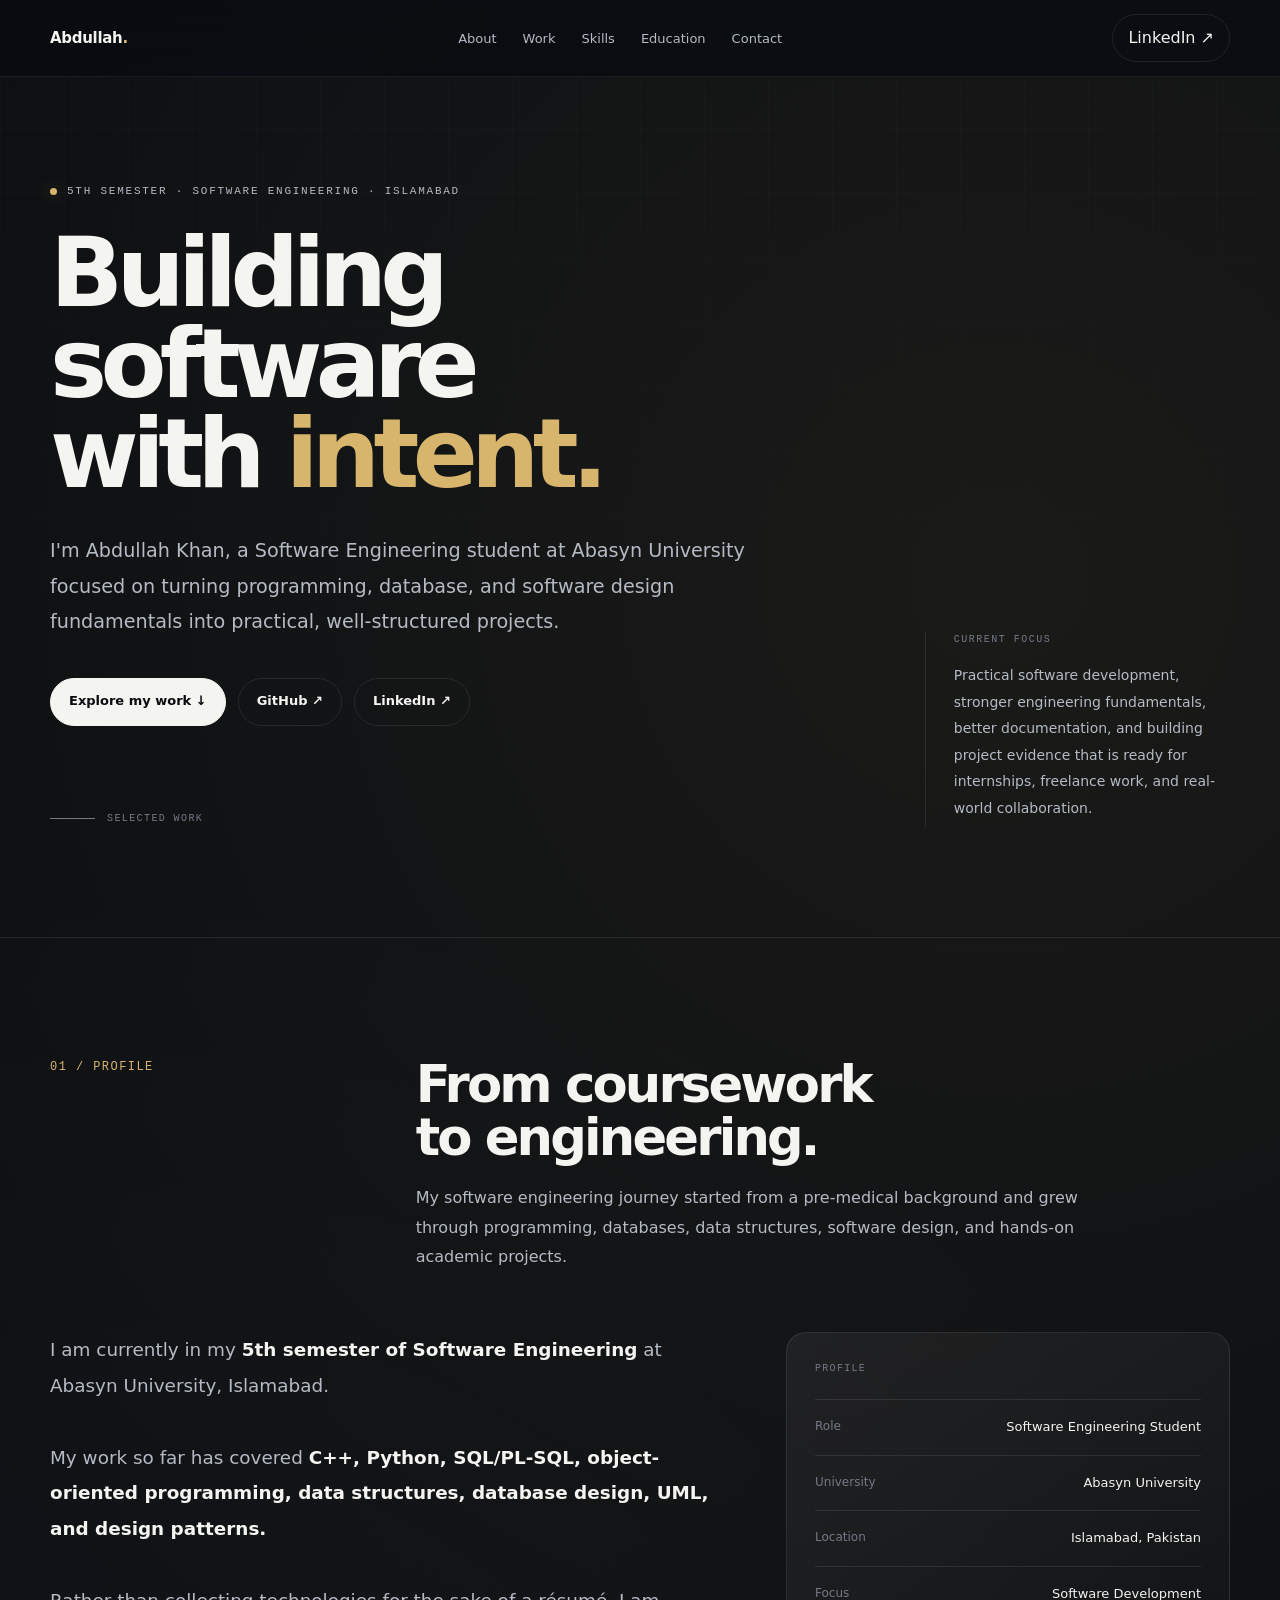
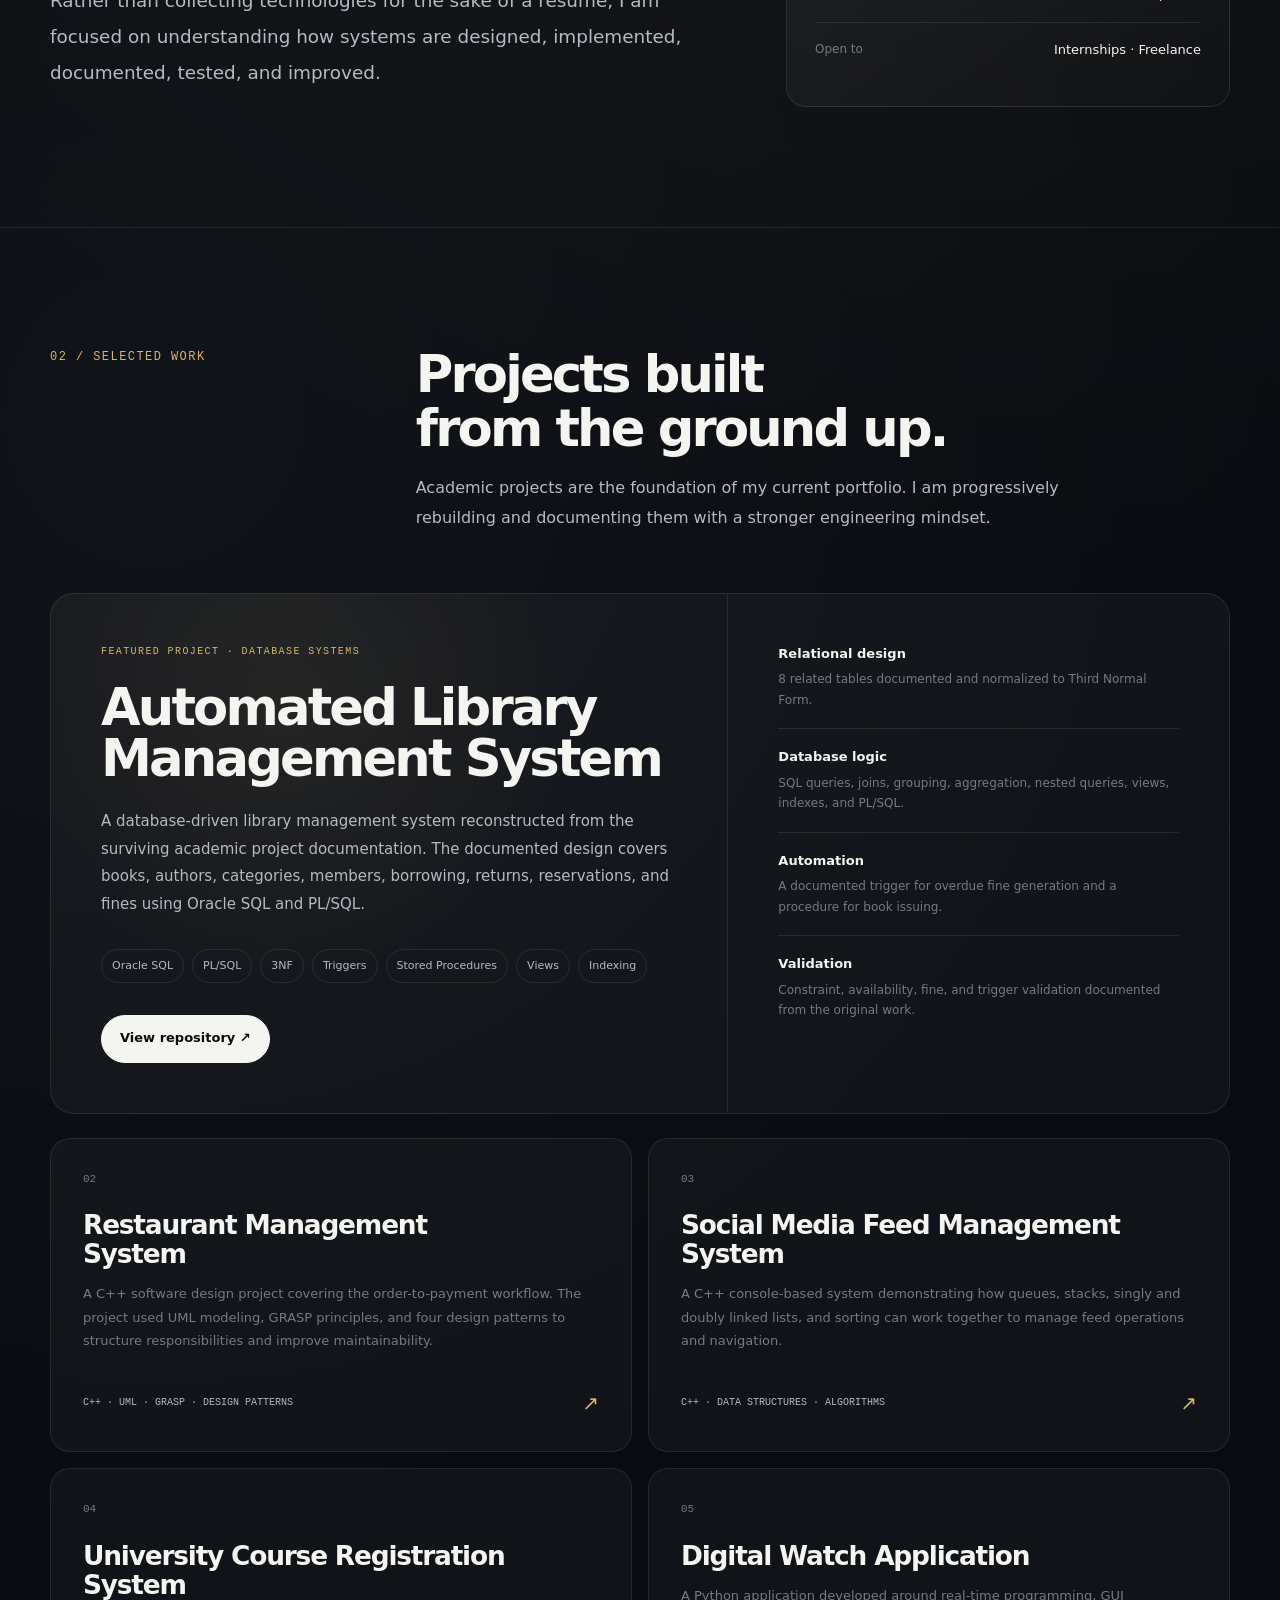
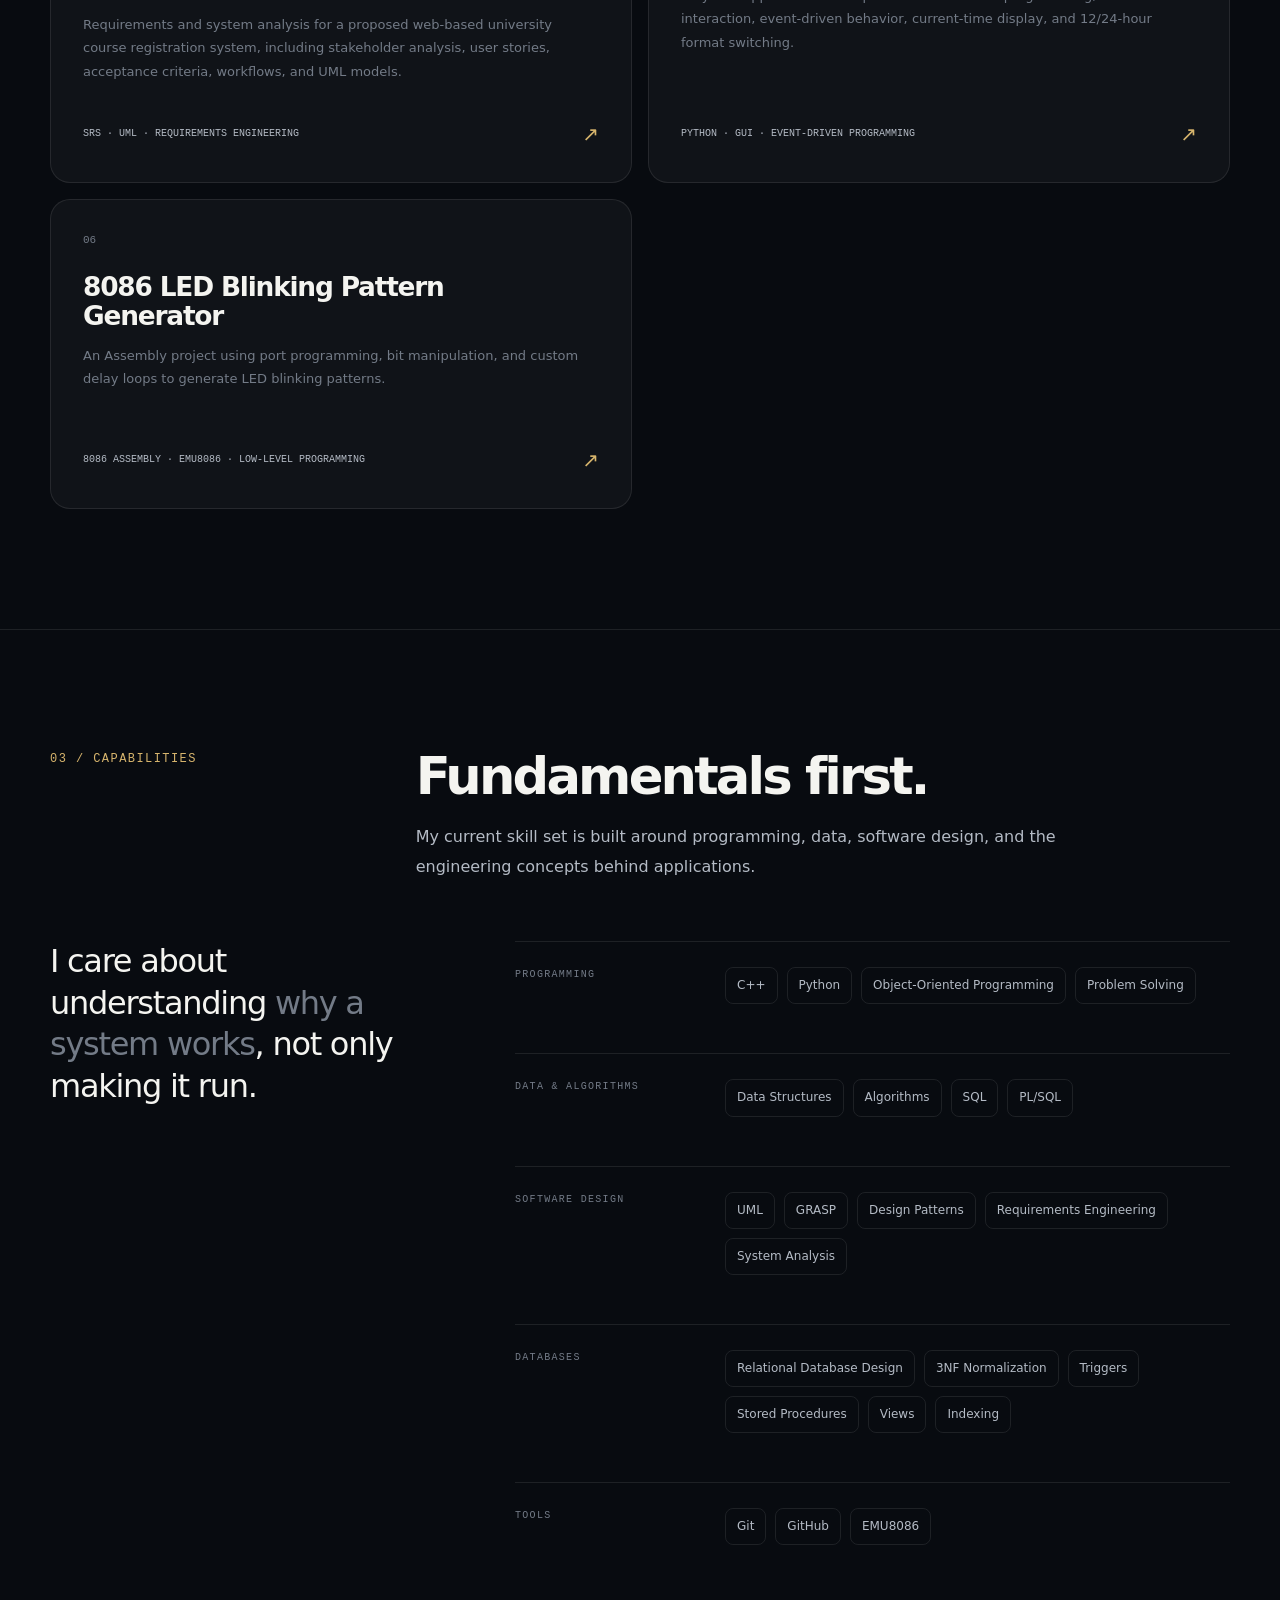
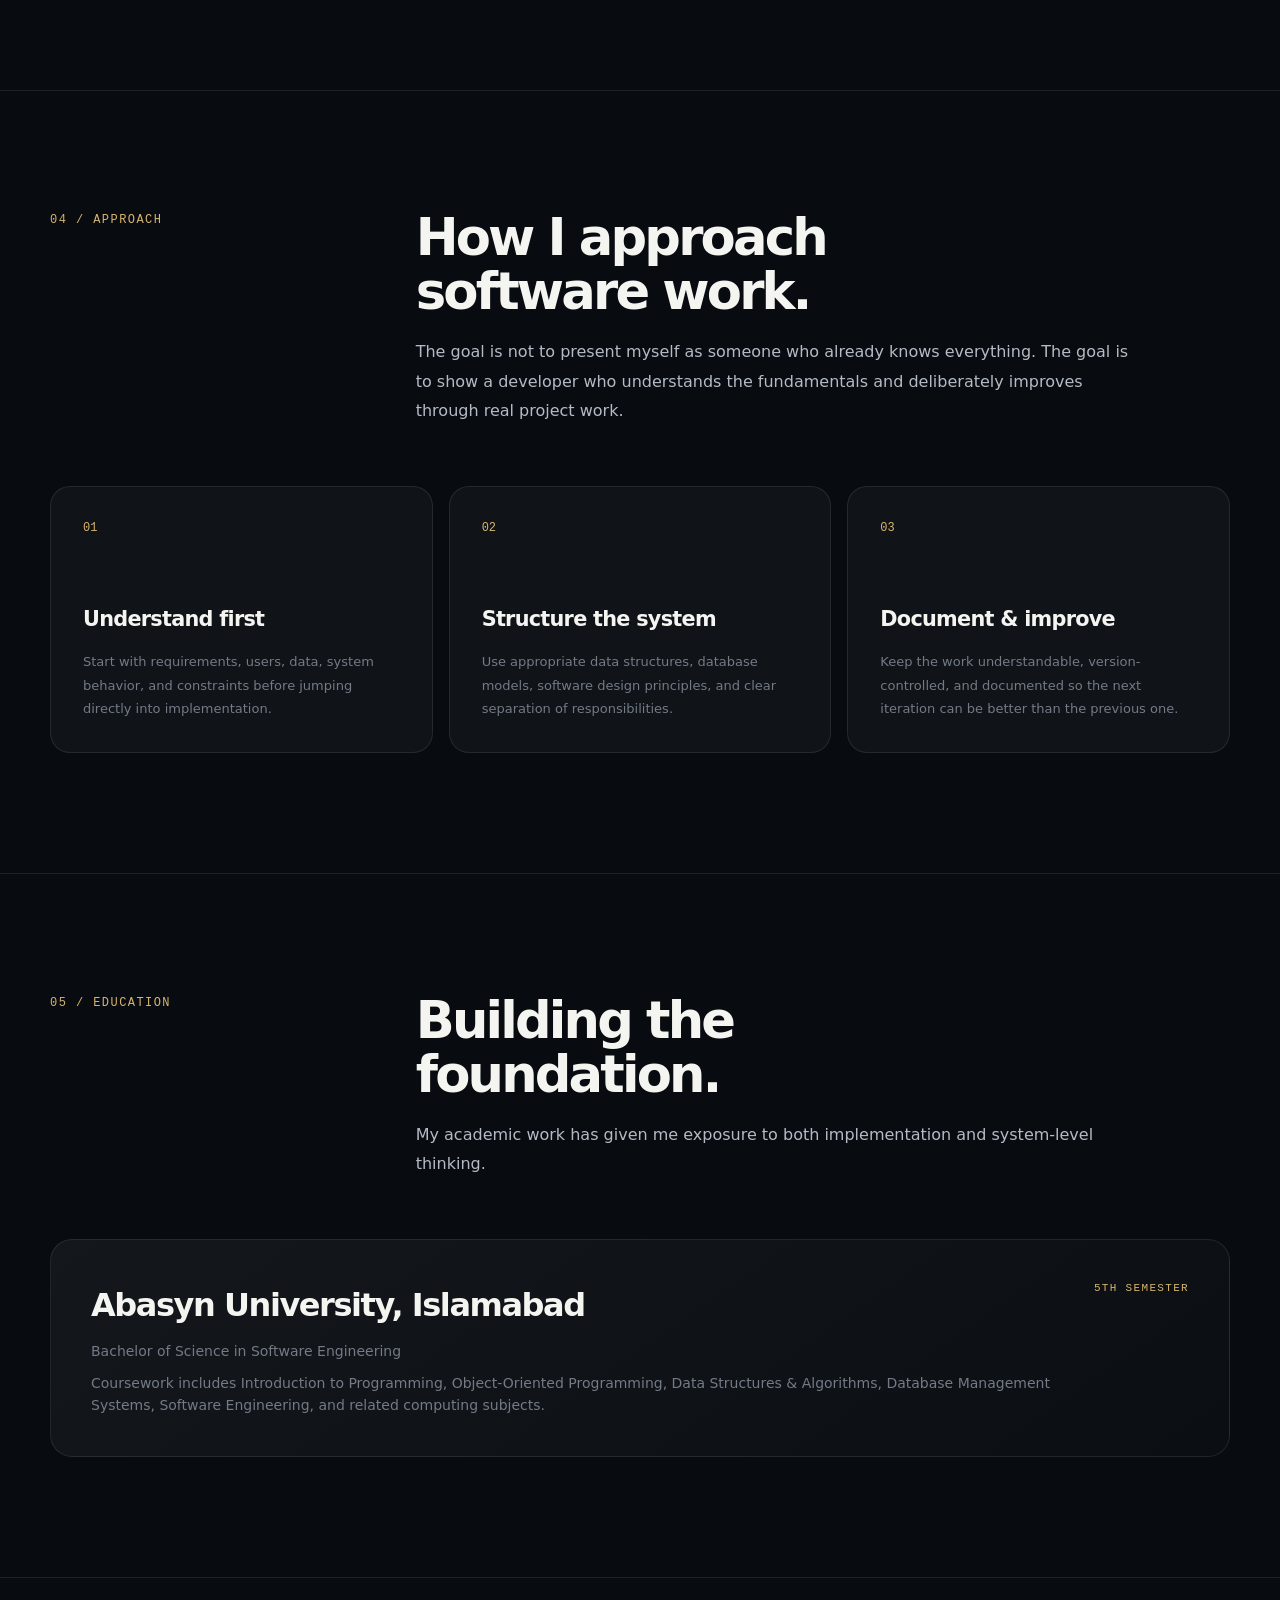
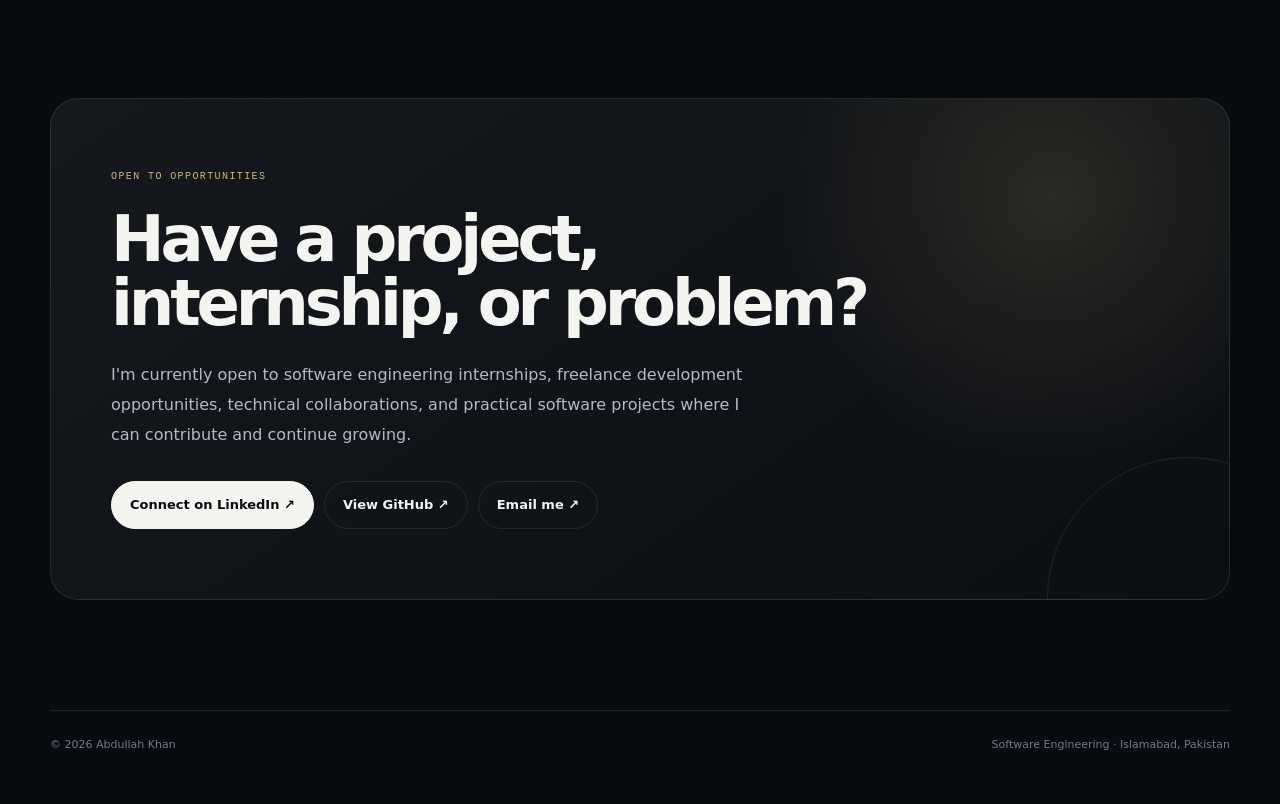
==== commit 458fd356: "Redesign portfolio website" ====
--- a/index.html
+++ b/index.html
@@ -1,29 +1,106 @@
 <!DOCTYPE html>
 <html lang="en">
 <head>
-    <meta charset="UTF-8">
-    <meta name="viewport" content="width=device-width, initial-scale=1.0">
-
-    <title>Abdullah Khan | Software Engineering Student</title>
+    <meta charset="UTF-8" />
+    <meta name="viewport" content="width=device-width, initial-scale=1.0" />
+
+    <title>Abdullah Khan — Software Engineering Student</title>
 
     <meta
         name="description"
-        content="Abdullah Khan - Software Engineering student building practical software projects using C++, Python, SQL, and software design principles."
-    >
+        content="Abdullah Khan — Software Engineering student at Abasyn University, Islamabad, building practical software systems with C++, Python, SQL and software design."
+    />
+
+    <meta name="theme-color" content="#080b10" />
 
     <style>
+        :root {
+            --bg: #080b10;
+            --bg-soft: #0d1118;
+            --panel: rgba(255, 255, 255, 0.035);
+            --panel-strong: rgba(255, 255, 255, 0.055);
+            --border: rgba(255, 255, 255, 0.09);
+            --border-hover: rgba(255, 255, 255, 0.18);
+
+            --text: #f4f4f0;
+            --text-soft: #b4bbc5;
+            --text-muted: #737b87;
+
+            --accent: #d7b56d;
+            --accent-soft: #e4cc99;
+
+            --max: 1180px;
+            --radius: 20px;
+        }
+
         * {
             margin: 0;
             padding: 0;
             box-sizing: border-box;
+        }
+
+        html {
             scroll-behavior: smooth;
         }
 
         body {
-            font-family: Arial, Helvetica, sans-serif;
-            background: #0f172a;
-            color: #e2e8f0;
+            background:
+                radial-gradient(
+                    circle at 78% 8%,
+                    rgba(215, 181, 109, 0.09),
+                    transparent 24%
+                ),
+                radial-gradient(
+                    circle at 12% 28%,
+                    rgba(255, 255, 255, 0.035),
+                    transparent 22%
+                ),
+                var(--bg);
+
+            color: var(--text);
+            font-family:
+                Inter,
+                ui-sans-serif,
+                system-ui,
+                -apple-system,
+                BlinkMacSystemFont,
+                "Segoe UI",
+                sans-serif;
+
             line-height: 1.6;
+            overflow-x: hidden;
+        }
+
+        body::before {
+            content: "";
+            position: fixed;
+            inset: 0;
+            pointer-events: none;
+            z-index: -1;
+
+            background-image:
+                linear-gradient(
+                    rgba(255, 255, 255, 0.018) 1px,
+                    transparent 1px
+                ),
+                linear-gradient(
+                    90deg,
+                    rgba(255, 255, 255, 0.018) 1px,
+                    transparent 1px
+                );
+
+            background-size: 64px 64px;
+
+            mask-image: linear-gradient(
+                to bottom,
+                black,
+                transparent 85%
+            );
+        }
+
+        ::selection {
+            background: var(--accent);
+            color: #111;
         }
 
         a {
@@ -31,230 +108,907 @@
             text-decoration: none;
         }
 
+        img {
+            max-width: 100%;
+            display: block;
+        }
+
         .container {
-            width: 90%;
-            max-width: 1100px;
-            margin: auto;
-        }
-
-        nav {
+            width: min(var(--max), calc(100% - 40px));
+            margin-inline: auto;
+        }
+
+        /* --------------------------------
+           Navigation
+        -------------------------------- */
+
+        .nav {
             position: sticky;
             top: 0;
             z-index: 1000;
-            background: rgba(15, 23, 42, 0.95);
-            border-bottom: 1px solid #1e293b;
-        }
-
-        .nav-content {
+
+            backdrop-filter: blur(16px);
+            -webkit-backdrop-filter: blur(16px);
+
+            background: rgba(8, 11, 16, 0.76);
+            border-bottom: 1px solid rgba(255, 255, 255, 0.07);
+        }
+
+        .nav-inner {
+            min-height: 76px;
+
+            display: flex;
+            align-items: center;
+            justify-content: space-between;
+            gap: 30px;
+        }
+
+        .brand {
+            font-size: 15px;
+            font-weight: 700;
+            letter-spacing: -0.02em;
+        }
+
+        .brand span {
+            color: var(--accent);
+        }
+
+        .nav-links {
+            display: flex;
+            align-items: center;
+            gap: 26px;
+            list-style: none;
+        }
+
+        .nav-links a {
+            font-size: 13px;
+            color: var(--text-soft);
+            transition: color 0.2s ease;
+        }
+
+        .nav-links a:hover {
+            color: var(--text);
+        }
+
+        .nav-cta {
+            padding: 10px 15px;
+            border: 1px solid var(--border);
+            border-radius: 999px;
+            transition:
+                border-color 0.2s ease,
+                background 0.2s ease;
+        }
+
+        .nav-cta:hover {
+            border-color: var(--border-hover);
+            background: var(--panel);
+        }
+
+        /* --------------------------------
+           Hero
+        -------------------------------- */
+
+        .hero {
+            position: relative;
+            min-height: calc(100vh - 76px);
+
+            display: flex;
+            align-items: center;
+
+            padding: 100px 0 110px;
+        }
+
+        .hero-grid {
+            display: grid;
+            grid-template-columns: minmax(0, 1.45fr) minmax(300px, 0.55fr);
+            gap: 70px;
+            align-items: end;
+        }
+
+        .eyebrow {
+            display: inline-flex;
+            align-items: center;
+            gap: 10px;
+
+            font-family: "Courier New", monospace;
+            text-transform: uppercase;
+            letter-spacing: 0.16em;
+
+            font-size: 11px;
+            color: var(--text-soft);
+
+            margin-bottom: 28px;
+        }
+
+        .eyebrow-dot {
+            width: 7px;
+            height: 7px;
+            border-radius: 50%;
+            background: var(--accent);
+            box-shadow: 0 0 18px rgba(215, 181, 109, 0.45);
+        }
+
+        .hero h1 {
+            max-width: 980px;
+
+            font-size: clamp(3.7rem, 7.5vw, 7.6rem);
+            line-height: 0.94;
+
+            letter-spacing: -0.07em;
+            font-weight: 700;
+
+            margin-bottom: 34px;
+        }
+
+        .hero h1 .accent {
+            color: var(--accent);
+        }
+
+        .hero-description {
+            max-width: 730px;
+
+            font-size: clamp(1rem, 1.5vw, 1.2rem);
+            line-height: 1.85;
+
+            color: var(--text-soft);
+            margin-bottom: 38px;
+        }
+
+        .hero-actions {
+            display: flex;
+            flex-wrap: wrap;
+            gap: 12px;
+        }
+
+        .button {
+            display: inline-flex;
+            align-items: center;
+            justify-content: center;
+            gap: 10px;
+
+            min-height: 48px;
+            padding: 0 18px;
+
+            border: 1px solid var(--border);
+            border-radius: 999px;
+
+            font-size: 13px;
+            font-weight: 600;
+
+            transition:
+                transform 0.2s ease,
+                background 0.2s ease,
+                border-color 0.2s ease;
+        }
+
+        .button:hover {
+            transform: translateY(-2px);
+            border-color: var(--border-hover);
+            background: var(--panel);
+        }
+
+        .button-primary {
+            background: var(--text);
+            color: #090b10;
+            border-color: var(--text);
+        }
+
+        .button-primary:hover {
+            background: #ffffff;
+            border-color: #ffffff;
+        }
+
+        .hero-side {
+            border-left: 1px solid var(--border);
+            padding-left: 28px;
+            padding-bottom: 5px;
+        }
+
+        .hero-side-label {
+            font-family: "Courier New", monospace;
+            font-size: 10px;
+            text-transform: uppercase;
+            letter-spacing: 0.15em;
+            color: var(--text-muted);
+            margin-bottom: 14px;
+        }
+
+        .hero-side p {
+            color: var(--text-soft);
+            font-size: 14px;
+            line-height: 1.9;
+        }
+
+        .hero-scroll {
+            margin-top: 85px;
+
+            display: flex;
+            align-items: center;
+            gap: 12px;
+
+            font-family: "Courier New", monospace;
+            font-size: 10px;
+            letter-spacing: 0.14em;
+            text-transform: uppercase;
+
+            color: var(--text-muted);
+        }
+
+        .scroll-line {
+            width: 45px;
+            height: 1px;
+            background: var(--text-muted);
+        }
+
+        /* --------------------------------
+           General Sections
+        -------------------------------- */
+
+        section {
+            padding: 120px 0;
+            border-top: 1px solid var(--border);
+        }
+
+        .section-header {
+            display: grid;
+            grid-template-columns: 0.4fr 1fr;
+            gap: 40px;
+
+            margin-bottom: 60px;
+        }
+
+        .section-number {
+            font-family: "Courier New", monospace;
+            color: var(--accent);
+
+            font-size: 12px;
+            letter-spacing: 0.12em;
+        }
+
+        .section-title {
+            font-size: clamp(2.1rem, 4vw, 4rem);
+            line-height: 1.05;
+            letter-spacing: -0.055em;
+        }
+
+        .section-intro {
+            margin-top: 18px;
+            max-width: 720px;
+
+            color: var(--text-soft);
+            font-size: 1rem;
+            line-height: 1.85;
+        }
+
+        /* --------------------------------
+           About
+        -------------------------------- */
+
+        .about-grid {
+            display: grid;
+            grid-template-columns: 1.2fr 0.8fr;
+            gap: 70px;
+            align-items: start;
+        }
+
+        .about-copy {
+            font-size: 1.15rem;
+            color: var(--text-soft);
+            line-height: 1.95;
+        }
+
+        .about-copy strong {
+            color: var(--text);
+            font-weight: 600;
+        }
+
+        .profile-card {
+            padding: 28px;
+
+            border: 1px solid var(--border);
+            border-radius: var(--radius);
+
+            background:
+                linear-gradient(
+                    145deg,
+                    rgba(255, 255, 255, 0.06),
+                    rgba(255, 255, 255, 0.015)
+                );
+        }
+
+        .profile-card-label {
+            color: var(--text-muted);
+
+            font-family: "Courier New", monospace;
+            font-size: 10px;
+
+            text-transform: uppercase;
+            letter-spacing: 0.13em;
+
+            margin-bottom: 22px;
+        }
+
+        .profile-item {
+            padding: 17px 0;
+            border-top: 1px solid var(--border);
+
             display: flex;
             justify-content: space-between;
-            align-items: center;
-            min-height: 70px;
-        }
-
-        .logo {
-            font-size: 1.3rem;
-            font-weight: bold;
-            color: #f8fafc;
-        }
-
-        .nav-links {
+            gap: 20px;
+        }
+
+        .profile-item:first-of-type {
+            border-top: none;
+            padding-top: 0;
+        }
+
+        .profile-key {
+            color: var(--text-muted);
+            font-size: 12px;
+        }
+
+        .profile-value {
+            color: var(--text);
+            font-size: 13px;
+            text-align: right;
+        }
+
+        /* --------------------------------
+           Selected Work
+        -------------------------------- */
+
+        .featured-project {
+            display: grid;
+            grid-template-columns: 1.15fr 0.85fr;
+            gap: 0;
+
+            border: 1px solid var(--border);
+            border-radius: 24px;
+
+            overflow: hidden;
+
+            background:
+                radial-gradient(
+                    circle at 20% 20%,
+                    rgba(215, 181, 109, 0.08),
+                    transparent 28%
+                ),
+                var(--panel);
+        }
+
+        .featured-main {
+            padding: 50px;
+            border-right: 1px solid var(--border);
+        }
+
+        .project-kicker {
+            font-family: "Courier New", monospace;
+            text-transform: uppercase;
+            letter-spacing: 0.14em;
+
+            font-size: 10px;
+            color: var(--accent);
+
+            margin-bottom: 22px;
+        }
+
+        .featured-main h3 {
+            font-size: clamp(2rem, 4vw, 3.8rem);
+            line-height: 1;
+            letter-spacing: -0.055em;
+            margin-bottom: 24px;
+        }
+
+        .featured-main p {
+            max-width: 700px;
+
+            color: var(--text-soft);
+            line-height: 1.85;
+            font-size: 15px;
+
+            margin-bottom: 30px;
+        }
+
+        .tag-row {
             display: flex;
-            gap: 24px;
-            list-style: none;
-        }
-
-        .nav-links a {
-            color: #cbd5e1;
-            transition: 0.2s;
-        }
-
-        .nav-links a:hover {
-            color: #ffffff;
-        }
-
-        .hero {
-            min-height: 90vh;
+            flex-wrap: wrap;
+            gap: 8px;
+
+            margin-bottom: 32px;
+        }
+
+        .tag {
+            padding: 7px 10px;
+
+            border: 1px solid var(--border);
+            border-radius: 999px;
+
+            color: var(--text-soft);
+            font-size: 11px;
+        }
+
+        .featured-side {
+            padding: 50px;
+            display: flex;
+            flex-direction: column;
+            justify-content: space-between;
+            gap: 35px;
+        }
+
+        .feature-list {
+            display: grid;
+            gap: 18px;
+        }
+
+        .feature {
+            padding-bottom: 18px;
+            border-bottom: 1px solid var(--border);
+        }
+
+        .feature:last-child {
+            border-bottom: none;
+            padding-bottom: 0;
+        }
+
+        .feature-title {
+            font-size: 13px;
+            font-weight: 600;
+            margin-bottom: 5px;
+        }
+
+        .feature-text {
+            font-size: 12px;
+            color: var(--text-muted);
+            line-height: 1.7;
+        }
+
+        .project-grid {
+            margin-top: 24px;
+
+            display: grid;
+            grid-template-columns: repeat(2, 1fr);
+            gap: 16px;
+        }
+
+        .project-card {
+            position: relative;
+
+            min-height: 310px;
+            padding: 32px;
+
+            border: 1px solid var(--border);
+            border-radius: var(--radius);
+
+            background: var(--panel);
+
+            display: flex;
+            flex-direction: column;
+            justify-content: space-between;
+
+            transition:
+                transform 0.25s ease,
+                border-color 0.25s ease,
+                background 0.25s ease;
+        }
+
+        .project-card:hover {
+            transform: translateY(-5px);
+            border-color: var(--border-hover);
+            background: var(--panel-strong);
+        }
+
+        .project-top {
+            display: flex;
+            justify-content: space-between;
+            gap: 20px;
+        }
+
+        .project-index {
+            color: var(--text-muted);
+            font-family: "Courier New", monospace;
+            font-size: 11px;
+        }
+
+        .project-card h3 {
+            max-width: 450px;
+
+            font-size: 1.65rem;
+            line-height: 1.1;
+            letter-spacing: -0.045em;
+
+            margin-top: 22px;
+        }
+
+        .project-card p {
+            margin-top: 14px;
+
+            color: var(--text-muted);
+            font-size: 13px;
+            line-height: 1.8;
+        }
+
+        .project-bottom {
+            margin-top: 35px;
+
             display: flex;
             align-items: center;
-            padding: 80px 0;
-        }
-
-        .hero-content {
-            max-width: 800px;
-        }
-
-        .hero h1 {
-            font-size: clamp(2.5rem, 6vw, 4.5rem);
-            line-height: 1.1;
-            margin-bottom: 20px;
-            color: #f8fafc;
-        }
-
-        .hero h2 {
-            font-size: 1.5rem;
-            color: #94a3b8;
-            margin-bottom: 20px;
-            font-weight: normal;
-        }
-
-        .hero p {
-            font-size: 1.1rem;
-            color: #cbd5e1;
-            max-width: 700px;
-            margin-bottom: 30px;
-        }
-
-        .buttons {
+            justify-content: space-between;
+            gap: 20px;
+        }
+
+        .project-tech {
+            color: var(--text-soft);
+            font-family: "Courier New", monospace;
+            font-size: 10px;
+        }
+
+        .project-arrow {
+            color: var(--accent);
+            font-size: 20px;
+        }
+
+        /* --------------------------------
+           Skills
+        -------------------------------- */
+
+        .skills-layout {
+            display: grid;
+            grid-template-columns: 0.7fr 1.3fr;
+            gap: 80px;
+        }
+
+        .skills-statement {
+            font-size: clamp(1.5rem, 2.5vw, 2.2rem);
+            letter-spacing: -0.04em;
+            line-height: 1.3;
+        }
+
+        .skills-statement span {
+            color: var(--text-muted);
+        }
+
+        .skills-groups {
+            display: grid;
+            gap: 24px;
+        }
+
+        .skill-group {
+            padding: 25px 0;
+            border-top: 1px solid var(--border);
+
+            display: grid;
+            grid-template-columns: 180px 1fr;
+            gap: 30px;
+        }
+
+        .skill-group-name {
+            color: var(--text-muted);
+
+            font-family: "Courier New", monospace;
+            font-size: 10px;
+
+            text-transform: uppercase;
+            letter-spacing: 0.13em;
+        }
+
+        .skill-list {
             display: flex;
-            gap: 15px;
             flex-wrap: wrap;
-        }
-
-        .btn {
-            display: inline-block;
-            padding: 12px 20px;
+            gap: 9px;
+        }
+
+        .skill {
+            padding: 8px 11px;
+
+            border: 1px solid var(--border);
             border-radius: 8px;
-            border: 1px solid #334155;
-            background: #1e293b;
-            color: #f8fafc;
-            transition: 0.2s;
-        }
-
-        .btn:hover {
-            transform: translateY(-2px);
-            background: #334155;
-        }
-
-        .btn-primary {
-            background: #f8fafc;
-            color: #0f172a;
-            border-color: #f8fafc;
-        }
-
-        .btn-primary:hover {
-            background: #e2e8f0;
-        }
-
-        section {
-            padding: 90px 0;
-            border-top: 1px solid #1e293b;
-        }
-
-        .section-title {
+
+            color: var(--text-soft);
+            font-size: 12px;
+        }
+
+        /* --------------------------------
+           Approach
+        -------------------------------- */
+
+        .approach-grid {
+            display: grid;
+            grid-template-columns: repeat(3, 1fr);
+            gap: 16px;
+        }
+
+        .approach-card {
+            padding: 32px;
+            min-height: 250px;
+
+            border: 1px solid var(--border);
+            border-radius: var(--radius);
+
+            background: var(--panel);
+        }
+
+        .approach-number {
+            font-family: "Courier New", monospace;
+            color: var(--accent);
+            font-size: 12px;
+        }
+
+        .approach-card h3 {
+            margin-top: 65px;
+            margin-bottom: 14px;
+
+            font-size: 1.3rem;
+            letter-spacing: -0.035em;
+        }
+
+        .approach-card p {
+            color: var(--text-muted);
+            font-size: 13px;
+            line-height: 1.8;
+        }
+
+        /* --------------------------------
+           Education
+        -------------------------------- */
+
+        .education-card {
+            border: 1px solid var(--border);
+            border-radius: 22px;
+
+            padding: 40px;
+
+            display: grid;
+            grid-template-columns: 1fr auto;
+            gap: 40px;
+
+            background:
+                linear-gradient(
+                    145deg,
+                    rgba(255, 255, 255, 0.05),
+                    rgba(255, 255, 255, 0.015)
+                );
+        }
+
+        .education-card h3 {
             font-size: 2rem;
-            margin-bottom: 35px;
-            color: #f8fafc;
-        }
-
-        .about-text {
-            max-width: 800px;
-            color: #cbd5e1;
-            font-size: 1.05rem;
-        }
-
-        .skills {
-            display: grid;
-            grid-template-columns: repeat(auto-fit, minmax(180px, 1fr));
-            gap: 15px;
-        }
-
-        .skill {
-            background: #111c31;
-            border: 1px solid #1e293b;
-            padding: 18px;
-            border-radius: 10px;
-            color: #e2e8f0;
-        }
-
-        .projects {
-            display: grid;
-            grid-template-columns: repeat(auto-fit, minmax(280px, 1fr));
+            letter-spacing: -0.045em;
+        }
+
+        .education-card p {
+            margin-top: 9px;
+            color: var(--text-muted);
+            font-size: 14px;
+        }
+
+        .education-year {
+            color: var(--accent);
+
+            font-family: "Courier New", monospace;
+            font-size: 11px;
+
+            text-transform: uppercase;
+            letter-spacing: 0.12em;
+        }
+
+        /* --------------------------------
+           Contact
+        -------------------------------- */
+
+        .contact-section {
+            padding-bottom: 80px;
+        }
+
+        .contact-box {
+            position: relative;
+
+            padding: 70px 60px;
+            border: 1px solid var(--border);
+            border-radius: 28px;
+
+            overflow: hidden;
+
+            background:
+                radial-gradient(
+                    circle at 85% 20%,
+                    rgba(215, 181, 109, 0.14),
+                    transparent 25%
+                ),
+                linear-gradient(
+                    145deg,
+                    rgba(255, 255, 255, 0.055),
+                    rgba(255, 255, 255, 0.015)
+                );
+        }
+
+        .contact-box::after {
+            content: "";
+            position: absolute;
+            width: 280px;
+            height: 280px;
+
+            right: -100px;
+            bottom: -140px;
+
+            border-radius: 50%;
+
+            border: 1px solid rgba(215, 181, 109, 0.12);
+        }
+
+        .contact-box h2 {
+            max-width: 850px;
+
+            font-size: clamp(2.5rem, 5vw, 5rem);
+            line-height: 1;
+            letter-spacing: -0.065em;
+
+            margin-bottom: 25px;
+        }
+
+        .contact-box p {
+            max-width: 650px;
+
+            color: var(--text-soft);
+            line-height: 1.85;
+
+            margin-bottom: 32px;
+        }
+
+        .contact-links {
+            display: flex;
+            flex-wrap: wrap;
+            gap: 10px;
+        }
+
+        /* --------------------------------
+           Footer
+        -------------------------------- */
+
+        footer {
+            padding: 30px 0 50px;
+            color: var(--text-muted);
+            font-size: 11px;
+        }
+
+        .footer-inner {
+            padding-top: 25px;
+            border-top: 1px solid var(--border);
+
+            display: flex;
+            justify-content: space-between;
             gap: 20px;
         }
 
-        .project-card {
-            background: #111c31;
-            border: 1px solid #1e293b;
-            border-radius: 12px;
-            padding: 24px;
-            transition: 0.2s;
-        }
-
-        .project-card:hover {
-            transform: translateY(-4px);
-            border-color: #475569;
-        }
-
-        .project-card h3 {
-            color: #f8fafc;
-            margin-bottom: 12px;
-        }
-
-        .project-card p {
-            color: #94a3b8;
-            margin-bottom: 15px;
-        }
-
-        .tech {
-            font-size: 0.9rem;
-            color: #cbd5e1;
-        }
-
-        .project-link {
-            display: inline-block;
-            margin-top: 15px;
-            color: #f8fafc;
-            font-weight: bold;
-        }
-
-        .education-box {
-            background: #111c31;
-            border: 1px solid #1e293b;
-            padding: 25px;
-            border-radius: 12px;
-            max-width: 800px;
-        }
-
-        .education-box h3 {
-            margin-bottom: 8px;
-            color: #f8fafc;
-        }
-
-        .education-box p {
-            color: #94a3b8;
-        }
-
-        .contact-text {
-            color: #cbd5e1;
-            margin-bottom: 25px;
-            max-width: 700px;
-        }
-
-        footer {
-            border-top: 1px solid #1e293b;
-            padding: 30px 0;
-            text-align: center;
-            color: #64748b;
-        }
-
-        @media (max-width: 700px) {
-            .nav-content {
+        /* --------------------------------
+           Responsive
+        -------------------------------- */
+
+        @media (max-width: 900px) {
+
+            .nav-links {
+                display: none;
+            }
+
+            .hero-grid,
+            .about-grid,
+            .featured-project,
+            .skills-layout,
+            .education-card {
+                grid-template-columns: 1fr;
+            }
+
+            .hero-side {
+                border-left: none;
+                border-top: 1px solid var(--border);
+                padding-left: 0;
+                padding-top: 25px;
+            }
+
+            .hero-scroll {
+                margin-top: 55px;
+            }
+
+            .featured-main {
+                border-right: none;
+                border-bottom: 1px solid var(--border);
+            }
+
+            .section-header {
+                grid-template-columns: 1fr;
+                gap: 16px;
+            }
+
+            .project-grid,
+            .approach-grid {
+                grid-template-columns: 1fr;
+            }
+
+            .skill-group {
+                grid-template-columns: 1fr;
+                gap: 15px;
+            }
+        }
+
+        @media (max-width: 600px) {
+
+            .container {
+                width: min(var(--max), calc(100% - 28px));
+            }
+
+            .hero {
+                padding: 80px 0 90px;
+            }
+
+            .hero h1 {
+                font-size: clamp(3rem, 16vw, 5rem);
+            }
+
+            section {
+                padding: 85px 0;
+            }
+
+            .featured-main,
+            .featured-side,
+            .contact-box,
+            .education-card,
+            .project-card {
+                padding: 25px;
+            }
+
+            .footer-inner {
                 flex-direction: column;
-                justify-content: center;
-                gap: 10px;
-                padding: 15px 0;
             }
-
-            .nav-links {
-                gap: 14px;
-                flex-wrap: wrap;
-                justify-content: center;
+        }
+
+        /* --------------------------------
+           Simple entrance animation
+        -------------------------------- */
+
+        @keyframes reveal {
+            from {
+                opacity: 0;
+                transform: translateY(18px);
             }
 
-            .hero {
-                min-height: auto;
-                padding: 100px 0 80px;
+            to {
+                opacity: 1;
+                transform: translateY(0);
+            }
+        }
+
+        .hero-content > * {
+            animation: reveal 0.8s ease both;
+        }
+
+        .hero-content .eyebrow {
+            animation-delay: 0.05s;
+        }
+
+        .hero-content h1 {
+            animation-delay: 0.12s;
+        }
+
+        .hero-description {
+            animation-delay: 0.2s;
+        }
+
+        .hero-actions {
+            animation-delay: 0.28s;
+        }
+
+        .hero-side {
+            animation: reveal 0.9s 0.22s ease both;
+        }
+
+        @media (prefers-reduced-motion: reduce) {
+            html {
+                scroll-behavior: auto;
+            }
+
+            *,
+            *::before,
+            *::after {
+                animation: none !important;
+                transition: none !important;
             }
         }
     </style>
@@ -263,266 +1017,876 @@
 <body>
 
     <!-- Navigation -->
-    <nav>
-        <div class="container nav-content">
-            <div class="logo">Abdullah Khan</div>
+    <nav class="nav">
+        <div class="container nav-inner">
+
+            <a href="#top" class="brand">
+                Abdullah<span>.</span>
+            </a>
 
             <ul class="nav-links">
                 <li><a href="#about">About</a></li>
+                <li><a href="#work">Work</a></li>
                 <li><a href="#skills">Skills</a></li>
-                <li><a href="#projects">Projects</a></li>
                 <li><a href="#education">Education</a></li>
                 <li><a href="#contact">Contact</a></li>
             </ul>
+
+            <a
+                class="nav-cta"
+                href="https://www.linkedin.com/in/abdullah-khan-0773aa349/"
+                target="_blank"
+                rel="noopener noreferrer"
+            >
+                LinkedIn ↗
+            </a>
+
         </div>
     </nav>
 
-    <!-- Hero -->
-    <header class="hero">
-        <div class="container">
-            <div class="hero-content">
-                <h1>Abdullah Khan</h1>
-
-                <h2>
-                    Software Engineering Student | C++ • Python • SQL
-                </h2>
-
-                <p>
-                    5th-semester Software Engineering student at Abasyn University,
-                    Islamabad, focused on building practical software projects and
-                    strengthening software engineering fundamentals.
-                </p>
-
-                <div class="buttons">
-                    <a
-                        class="btn btn-primary"
-                        href="https://github.com/abdullahsatech-eng"
-                        target="_blank"
-                        rel="noopener noreferrer"
-                    >
-                        GitHub
-                    </a>
-
-                    <a
-                        class="btn"
-                        href="https://www.linkedin.com/in/abdullah-khan-0773aa349/"
-                        target="_blank"
-                        rel="noopener noreferrer"
-                    >
-                        LinkedIn
-                    </a>
-
-                    <a class="btn" href="#projects">
-                        View Projects
-                    </a>
+
+    <main id="top">
+
+        <!-- Hero -->
+        <header class="hero">
+
+            <div class="container hero-grid">
+
+                <div class="hero-content">
+
+                    <div class="eyebrow">
+                        <span class="eyebrow-dot"></span>
+                        5th Semester · Software Engineering · Islamabad
+                    </div>
+
+                    <h1>
+                        Building software<br />
+                        with <span class="accent">intent.</span>
+                    </h1>
+
+                    <p class="hero-description">
+                        I'm Abdullah Khan, a Software Engineering student at
+                        Abasyn University focused on turning programming,
+                        database, and software design fundamentals into
+                        practical, well-structured projects.
+                    </p>
+
+                    <div class="hero-actions">
+
+                        <a
+                            class="button button-primary"
+                            href="#work"
+                        >
+                            Explore my work ↓
+                        </a>
+
+                        <a
+                            class="button"
+                            href="https://github.com/abdullahsatech-eng"
+                            target="_blank"
+                            rel="noopener noreferrer"
+                        >
+                            GitHub ↗
+                        </a>
+
+                        <a
+                            class="button"
+                            href="https://www.linkedin.com/in/abdullah-khan-0773aa349/"
+                            target="_blank"
+                            rel="noopener noreferrer"
+                        >
+                            LinkedIn ↗
+                        </a>
+
+                    </div>
+
+                    <div class="hero-scroll">
+                        <span class="scroll-line"></span>
+                        Selected work
+                    </div>
+
                 </div>
+
+
+                <aside class="hero-side">
+
+                    <div class="hero-side-label">
+                        Current focus
+                    </div>
+
+                    <p>
+                        Practical software development, stronger engineering
+                        fundamentals, better documentation, and building
+                        project evidence that is ready for internships,
+                        freelance work, and real-world collaboration.
+                    </p>
+
+                </aside>
+
             </div>
-        </div>
-    </header>
-
-    <!-- About -->
-    <section id="about">
-        <div class="container">
-            <h2 class="section-title">About Me</h2>
-
-            <p class="about-text">
-                I'm a Software Engineering student at Abasyn University, Islamabad.
-                My journey into software engineering started from a pre-medical
-                background, and over time I developed a strong interest in programming,
-                software design, databases, and problem solving.
-                <br><br>
-                Through university coursework and hands-on projects, I have worked
-                with C++, Python, SQL, PL/SQL, data structures, object-oriented
-                programming, UML, design patterns, and database design.
-                <br><br>
-                My current focus is turning academic project experience into
-                well-structured, documented, and practical software projects while
-                preparing for software engineering internships and freelance
-                opportunities.
-            </p>
-        </div>
-    </section>
-
-    <!-- Skills -->
-    <section id="skills">
-        <div class="container">
-            <h2 class="section-title">Technical Skills</h2>
-
-            <div class="skills">
-                <div class="skill">C++</div>
-                <div class="skill">Python</div>
-                <div class="skill">SQL</div>
-                <div class="skill">PL/SQL</div>
-                <div class="skill">Object-Oriented Programming</div>
-                <div class="skill">Data Structures & Algorithms</div>
-                <div class="skill">Database Design</div>
-                <div class="skill">Database Management Systems</div>
-                <div class="skill">UML & Software Design</div>
-                <div class="skill">Design Patterns</div>
-                <div class="skill">Git</div>
-                <div class="skill">GitHub</div>
-                <div class="skill">Assembly (8086)</div>
-            </div>
-        </div>
-    </section>
-
-    <!-- Projects -->
-    <section id="projects">
-        <div class="container">
-            <h2 class="section-title">Projects</h2>
-
-            <div class="projects">
-
-                <div class="project-card">
-                    <h3>Automated Library Management System</h3>
-                    <p>
-                        Database-driven library management system for books,
-                        members, borrowing, reservations, and fines. Includes
-                        relational database design, SQL queries, PL/SQL trigger,
-                        stored procedure, views, indexes, and validation.
-                    </p>
-                    <div class="tech">
-                        Oracle SQL · PL/SQL · 3NF · Triggers · Procedures
-                    </div>
-
-                    <a
-                        class="project-link"
-                        href="https://github.com/abdullahsatech-eng/automated-library-management-system"
-                        target="_blank"
-                        rel="noopener noreferrer"
-                    >
-                        View on GitHub →
-                    </a>
-                </div>
-
-                <div class="project-card">
-                    <h3>Restaurant Management System</h3>
-                    <p>
-                        C++ software design project covering the order-to-payment
-                        workflow using UML, GRASP principles, and design patterns
-                        to improve modularity and maintainability.
-                    </p>
-                    <div class="tech">
-                        C++ · UML · GRASP · Design Patterns
+
+        </header>
+
+
+        <!-- About -->
+        <section id="about">
+
+            <div class="container">
+
+                <div class="section-header">
+                    <div class="section-number">01 / PROFILE</div>
+
+                    <div>
+                        <h2 class="section-title">
+                            From coursework<br />
+                            to engineering.
+                        </h2>
+
+                        <p class="section-intro">
+                            My software engineering journey started from a
+                            pre-medical background and grew through programming,
+                            databases, data structures, software design, and
+                            hands-on academic projects.
+                        </p>
                     </div>
                 </div>
 
-                <div class="project-card">
-                    <h3>Social Media Feed Management System</h3>
-                    <p>
-                        C++ console-based system demonstrating how queues,
-                        stacks, linked lists, and sorting can work together
-                        to manage feed operations.
-                    </p>
-                    <div class="tech">
-                        C++ · Data Structures · Queue · Stack · Linked Lists
+
+                <div class="about-grid">
+
+                    <div class="about-copy">
+
+                        <p>
+                            I am currently in my
+                            <strong>5th semester of Software Engineering</strong>
+                            at Abasyn University, Islamabad.
+                        </p>
+
+                        <br />
+
+                        <p>
+                            My work so far has covered
+                            <strong>
+                                C++, Python, SQL/PL-SQL, object-oriented
+                                programming, data structures, database design,
+                                UML, and design patterns.
+                            </strong>
+                        </p>
+
+                        <br />
+
+                        <p>
+                            Rather than collecting technologies for the sake
+                            of a résumé, I am focused on understanding how
+                            systems are designed, implemented, documented,
+                            tested, and improved.
+                        </p>
+
+                    </div>
+
+
+                    <div class="profile-card">
+
+                        <div class="profile-card-label">
+                            Profile
+                        </div>
+
+                        <div class="profile-item">
+                            <span class="profile-key">Role</span>
+                            <span class="profile-value">
+                                Software Engineering Student
+                            </span>
+                        </div>
+
+                        <div class="profile-item">
+                            <span class="profile-key">University</span>
+                            <span class="profile-value">
+                                Abasyn University
+                            </span>
+                        </div>
+
+                        <div class="profile-item">
+                            <span class="profile-key">Location</span>
+                            <span class="profile-value">
+                                Islamabad, Pakistan
+                            </span>
+                        </div>
+
+                        <div class="profile-item">
+                            <span class="profile-key">Focus</span>
+                            <span class="profile-value">
+                                Software Development
+                            </span>
+                        </div>
+
+                        <div class="profile-item">
+                            <span class="profile-key">Open to</span>
+                            <span class="profile-value">
+                                Internships · Freelance
+                            </span>
+                        </div>
+
+                    </div>
+
+                </div>
+
+            </div>
+
+        </section>
+
+
+        <!-- Work -->
+        <section id="work">
+
+            <div class="container">
+
+                <div class="section-header">
+                    <div class="section-number">02 / SELECTED WORK</div>
+
+                    <div>
+                        <h2 class="section-title">
+                            Projects built<br />
+                            from the ground up.
+                        </h2>
+
+                        <p class="section-intro">
+                            Academic projects are the foundation of my current
+                            portfolio. I am progressively rebuilding and
+                            documenting them with a stronger engineering mindset.
+                        </p>
                     </div>
                 </div>
 
-                <div class="project-card">
-                    <h3>University Course Registration System</h3>
-                    <p>
-                        Requirements and system analysis project for a proposed
-                        web-based course registration system, including
-                        stakeholder analysis, user stories, acceptance criteria,
-                        UML models, and approval workflows.
-                    </p>
-                    <div class="tech">
-                        Requirements Engineering · UML · SRS · System Analysis
+
+                <!-- Featured -->
+                <article class="featured-project">
+
+                    <div class="featured-main">
+
+                        <div class="project-kicker">
+                            Featured project · Database systems
+                        </div>
+
+                        <h3>
+                            Automated Library Management System
+                        </h3>
+
+                        <p>
+                            A database-driven library management system
+                            reconstructed from the surviving academic project
+                            documentation. The documented design covers books,
+                            authors, categories, members, borrowing, returns,
+                            reservations, and fines using Oracle SQL and PL/SQL.
+                        </p>
+
+                        <div class="tag-row">
+                            <span class="tag">Oracle SQL</span>
+                            <span class="tag">PL/SQL</span>
+                            <span class="tag">3NF</span>
+                            <span class="tag">Triggers</span>
+                            <span class="tag">Stored Procedures</span>
+                            <span class="tag">Views</span>
+                            <span class="tag">Indexing</span>
+                        </div>
+
+                        <a
+                            class="button button-primary"
+                            href="https://github.com/abdullahsatech-eng/automated-library-management-system"
+                            target="_blank"
+                            rel="noopener noreferrer"
+                        >
+                            View repository ↗
+                        </a>
+
+                    </div>
+
+
+                    <div class="featured-side">
+
+                        <div class="feature-list">
+
+                            <div class="feature">
+                                <div class="feature-title">
+                                    Relational design
+                                </div>
+
+                                <div class="feature-text">
+                                    8 related tables documented and normalized
+                                    to Third Normal Form.
+                                </div>
+                            </div>
+
+                            <div class="feature">
+                                <div class="feature-title">
+                                    Database logic
+                                </div>
+
+                                <div class="feature-text">
+                                    SQL queries, joins, grouping, aggregation,
+                                    nested queries, views, indexes, and PL/SQL.
+                                </div>
+                            </div>
+
+                            <div class="feature">
+                                <div class="feature-title">
+                                    Automation
+                                </div>
+
+                                <div class="feature-text">
+                                    A documented trigger for overdue fine
+                                    generation and a procedure for book issuing.
+                                </div>
+                            </div>
+
+                            <div class="feature">
+                                <div class="feature-title">
+                                    Validation
+                                </div>
+
+                                <div class="feature-text">
+                                    Constraint, availability, fine, and trigger
+                                    validation documented from the original work.
+                                </div>
+                            </div>
+
+                        </div>
+
+                    </div>
+
+                </article>
+
+
+                <!-- Other projects -->
+                <div class="project-grid">
+
+
+                    <article class="project-card">
+
+                        <div>
+
+                            <div class="project-top">
+                                <span class="project-index">02</span>
+                            </div>
+
+                            <h3>
+                                Restaurant Management System
+                            </h3>
+
+                            <p>
+                                A C++ software design project covering the
+                                order-to-payment workflow. The project used
+                                UML modeling, GRASP principles, and four design
+                                patterns to structure responsibilities and
+                                improve maintainability.
+                            </p>
+
+                        </div>
+
+                        <div class="project-bottom">
+
+                            <span class="project-tech">
+                                C++ · UML · GRASP · DESIGN PATTERNS
+                            </span>
+
+                            <span class="project-arrow">
+                                ↗
+                            </span>
+
+                        </div>
+
+                    </article>
+
+
+                    <article class="project-card">
+
+                        <div>
+
+                            <div class="project-top">
+                                <span class="project-index">03</span>
+                            </div>
+
+                            <h3>
+                                Social Media Feed Management System
+                            </h3>
+
+                            <p>
+                                A C++ console-based system demonstrating how
+                                queues, stacks, singly and doubly linked lists,
+                                and sorting can work together to manage feed
+                                operations and navigation.
+                            </p>
+
+                        </div>
+
+                        <div class="project-bottom">
+
+                            <span class="project-tech">
+                                C++ · DATA STRUCTURES · ALGORITHMS
+                            </span>
+
+                            <span class="project-arrow">
+                                ↗
+                            </span>
+
+                        </div>
+
+                    </article>
+
+
+                    <article class="project-card">
+
+                        <div>
+
+                            <div class="project-top">
+                                <span class="project-index">04</span>
+                            </div>
+
+                            <h3>
+                                University Course Registration System
+                            </h3>
+
+                            <p>
+                                Requirements and system analysis for a proposed
+                                web-based university course registration system,
+                                including stakeholder analysis, user stories,
+                                acceptance criteria, workflows, and UML models.
+                            </p>
+
+                        </div>
+
+                        <div class="project-bottom">
+
+                            <span class="project-tech">
+                                SRS · UML · REQUIREMENTS ENGINEERING
+                            </span>
+
+                            <span class="project-arrow">
+                                ↗
+                            </span>
+
+                        </div>
+
+                    </article>
+
+
+                    <article class="project-card">
+
+                        <div>
+
+                            <div class="project-top">
+                                <span class="project-index">05</span>
+                            </div>
+
+                            <h3>
+                                Digital Watch Application
+                            </h3>
+
+                            <p>
+                                A Python application developed around real-time
+                                programming, GUI interaction, event-driven
+                                behavior, current-time display, and 12/24-hour
+                                format switching.
+                            </p>
+
+                        </div>
+
+                        <div class="project-bottom">
+
+                            <span class="project-tech">
+                                PYTHON · GUI · EVENT-DRIVEN PROGRAMMING
+                            </span>
+
+                            <span class="project-arrow">
+                                ↗
+                            </span>
+
+                        </div>
+
+                    </article>
+
+
+                    <article class="project-card">
+
+                        <div>
+
+                            <div class="project-top">
+                                <span class="project-index">06</span>
+                            </div>
+
+                            <h3>
+                                8086 LED Blinking Pattern Generator
+                            </h3>
+
+                            <p>
+                                An Assembly project using port programming,
+                                bit manipulation, and custom delay loops to
+                                generate LED blinking patterns.
+                            </p>
+
+                        </div>
+
+                        <div class="project-bottom">
+
+                            <span class="project-tech">
+                                8086 ASSEMBLY · EMU8086 · LOW-LEVEL PROGRAMMING
+                            </span>
+
+                            <span class="project-arrow">
+                                ↗
+                            </span>
+
+                        </div>
+
+                    </article>
+
+
+                </div>
+
+            </div>
+
+        </section>
+
+
+        <!-- Skills -->
+        <section id="skills">
+
+            <div class="container">
+
+                <div class="section-header">
+                    <div class="section-number">03 / CAPABILITIES</div>
+
+                    <div>
+                        <h2 class="section-title">
+                            Fundamentals first.
+                        </h2>
+
+                        <p class="section-intro">
+                            My current skill set is built around programming,
+                            data, software design, and the engineering concepts
+                            behind applications.
+                        </p>
                     </div>
                 </div>
 
-                <div class="project-card">
-                    <h3>Digital Watch Application</h3>
-                    <p>
-                        Python application demonstrating real-time programming,
-                        GUI development, event-driven programming, and
-                        12/24-hour time display.
-                    </p>
-                    <div class="tech">
-                        Python · GUI · Event-Driven Programming
+
+                <div class="skills-layout">
+
+                    <div class="skills-statement">
+                        I care about understanding
+                        <span>why a system works</span>,
+                        not only making it run.
+                    </div>
+
+
+                    <div class="skills-groups">
+
+
+                        <div class="skill-group">
+
+                            <div class="skill-group-name">
+                                Programming
+                            </div>
+
+                            <div class="skill-list">
+                                <span class="skill">C++</span>
+                                <span class="skill">Python</span>
+                                <span class="skill">Object-Oriented Programming</span>
+                                <span class="skill">Problem Solving</span>
+                            </div>
+
+                        </div>
+
+
+                        <div class="skill-group">
+
+                            <div class="skill-group-name">
+                                Data & Algorithms
+                            </div>
+
+                            <div class="skill-list">
+                                <span class="skill">Data Structures</span>
+                                <span class="skill">Algorithms</span>
+                                <span class="skill">SQL</span>
+                                <span class="skill">PL/SQL</span>
+                            </div>
+
+                        </div>
+
+
+                        <div class="skill-group">
+
+                            <div class="skill-group-name">
+                                Software Design
+                            </div>
+
+                            <div class="skill-list">
+                                <span class="skill">UML</span>
+                                <span class="skill">GRASP</span>
+                                <span class="skill">Design Patterns</span>
+                                <span class="skill">Requirements Engineering</span>
+                                <span class="skill">System Analysis</span>
+                            </div>
+
+                        </div>
+
+
+                        <div class="skill-group">
+
+                            <div class="skill-group-name">
+                                Databases
+                            </div>
+
+                            <div class="skill-list">
+                                <span class="skill">Relational Database Design</span>
+                                <span class="skill">3NF Normalization</span>
+                                <span class="skill">Triggers</span>
+                                <span class="skill">Stored Procedures</span>
+                                <span class="skill">Views</span>
+                                <span class="skill">Indexing</span>
+                            </div>
+
+                        </div>
+
+
+                        <div class="skill-group">
+
+                            <div class="skill-group-name">
+                                Tools
+                            </div>
+
+                            <div class="skill-list">
+                                <span class="skill">Git</span>
+                                <span class="skill">GitHub</span>
+                                <span class="skill">EMU8086</span>
+                            </div>
+
+                        </div>
+
+
+                    </div>
+
+                </div>
+
+            </div>
+
+        </section>
+
+
+        <!-- Approach -->
+        <section>
+
+            <div class="container">
+
+                <div class="section-header">
+                    <div class="section-number">04 / APPROACH</div>
+
+                    <div>
+                        <h2 class="section-title">
+                            How I approach<br />
+                            software work.
+                        </h2>
+
+                        <p class="section-intro">
+                            The goal is not to present myself as someone who
+                            already knows everything. The goal is to show a
+                            developer who understands the fundamentals and
+                            deliberately improves through real project work.
+                        </p>
                     </div>
                 </div>
 
-                <div class="project-card">
-                    <h3>8086 LED Blinking Pattern Generator</h3>
-                    <p>
-                        Assembly project using port programming, bit manipulation,
-                        and custom delay loops to generate LED blinking patterns.
-                    </p>
-                    <div class="tech">
-                        Assembly (8086) · EMU8086 · Bit Manipulation
+
+                <div class="approach-grid">
+
+
+                    <article class="approach-card">
+
+                        <div class="approach-number">01</div>
+
+                        <h3>
+                            Understand first
+                        </h3>
+
+                        <p>
+                            Start with requirements, users, data, system
+                            behavior, and constraints before jumping directly
+                            into implementation.
+                        </p>
+
+                    </article>
+
+
+                    <article class="approach-card">
+
+                        <div class="approach-number">02</div>
+
+                        <h3>
+                            Structure the system
+                        </h3>
+
+                        <p>
+                            Use appropriate data structures, database models,
+                            software design principles, and clear separation
+                            of responsibilities.
+                        </p>
+
+                    </article>
+
+
+                    <article class="approach-card">
+
+                        <div class="approach-number">03</div>
+
+                        <h3>
+                            Document & improve
+                        </h3>
+
+                        <p>
+                            Keep the work understandable, version-controlled,
+                            and documented so the next iteration can be better
+                            than the previous one.
+                        </p>
+
+                    </article>
+
+
+                </div>
+
+            </div>
+
+        </section>
+
+
+        <!-- Education -->
+        <section id="education">
+
+            <div class="container">
+
+                <div class="section-header">
+                    <div class="section-number">05 / EDUCATION</div>
+
+                    <div>
+                        <h2 class="section-title">
+                            Building the<br />
+                            foundation.
+                        </h2>
+
+                        <p class="section-intro">
+                            My academic work has given me exposure to both
+                            implementation and system-level thinking.
+                        </p>
                     </div>
                 </div>
 
+
+                <div class="education-card">
+
+                    <div>
+
+                        <h3>
+                            Abasyn University, Islamabad
+                        </h3>
+
+                        <p>
+                            Bachelor of Science in Software Engineering
+                        </p>
+
+                        <p>
+                            Coursework includes Introduction to Programming,
+                            Object-Oriented Programming, Data Structures &
+                            Algorithms, Database Management Systems, Software
+                            Engineering, and related computing subjects.
+                        </p>
+
+                    </div>
+
+                    <div class="education-year">
+                        5th semester
+                    </div>
+
+                </div>
+
             </div>
-        </div>
-    </section>
-
-    <!-- Education -->
-    <section id="education">
-        <div class="container">
-            <h2 class="section-title">Education</h2>
-
-            <div class="education-box">
-                <h3>Abasyn University, Islamabad</h3>
-                <p>
-                    Bachelor of Science in Software Engineering
-                </p>
-                <p>
-                    5th Semester
-                </p>
-                <p>
-                    Coursework includes Programming, Object-Oriented Programming,
-                    Data Structures & Algorithms, Database Management Systems,
-                    Software Engineering, and related computing subjects.
-                </p>
+
+        </section>
+
+
+        <!-- Contact -->
+        <section id="contact" class="contact-section">
+
+            <div class="container">
+
+                <div class="contact-box">
+
+                    <div class="project-kicker">
+                        Open to opportunities
+                    </div>
+
+                    <h2>
+                        Have a project,<br />
+                        internship, or problem?
+                    </h2>
+
+                    <p>
+                        I'm currently open to software engineering internships,
+                        freelance development opportunities, technical
+                        collaborations, and practical software projects where
+                        I can contribute and continue growing.
+                    </p>
+
+                    <div class="contact-links">
+
+                        <a
+                            class="button button-primary"
+                            href="https://www.linkedin.com/in/abdullah-khan-0773aa349/"
+                            target="_blank"
+                            rel="noopener noreferrer"
+                        >
+                            Connect on LinkedIn ↗
+                        </a>
+
+                        <a
+                            class="button"
+                            href="https://github.com/abdullahsatech-eng"
+                            target="_blank"
+                            rel="noopener noreferrer"
+                        >
+                            View GitHub ↗
+                        </a>
+
+                        <a
+                            class="button"
+                            href="mailto:abdullahsa.tech@gmail.com"
+                        >
+                            Email me ↗
+                        </a>
+
+                    </div>
+
+                </div>
+
             </div>
-        </div>
-    </section>
-
-    <!-- Contact -->
-    <section id="contact">
-        <div class="container">
-            <h2 class="section-title">Let's Connect</h2>
-
-            <p class="contact-text">
-                I'm currently interested in software engineering internships,
-                freelance development opportunities, technical collaborations,
-                and practical software projects.
-            </p>
-
-            <div class="buttons">
-
-                <a
-                    class="btn btn-primary"
-                    href="https://www.linkedin.com/in/abdullah-khan-0773aa349/"
-                    target="_blank"
-                    rel="noopener noreferrer"
-                >
-                    LinkedIn
-                </a>
-
-                <a
-                    class="btn"
-                    href="https://github.com/abdullahsatech-eng"
-                    target="_blank"
-                    rel="noopener noreferrer"
-                >
-                    GitHub
-                </a>
-
-            </div>
-        </div>
-    </section>
+
+        </section>
+
+    </main>
+
 
     <!-- Footer -->
     <footer>
-        <div class="container">
-            <p>
-                © 2026 Abdullah Khan · Software Engineering Student
-            </p>
+
+        <div class="container footer-inner">
+
+            <div>
+                © 2026 Abdullah Khan
+            </div>
+
+            <div>
+                Software Engineering · Islamabad, Pakistan
+            </div>
+
         </div>
+
     </footer>
 
 </body>
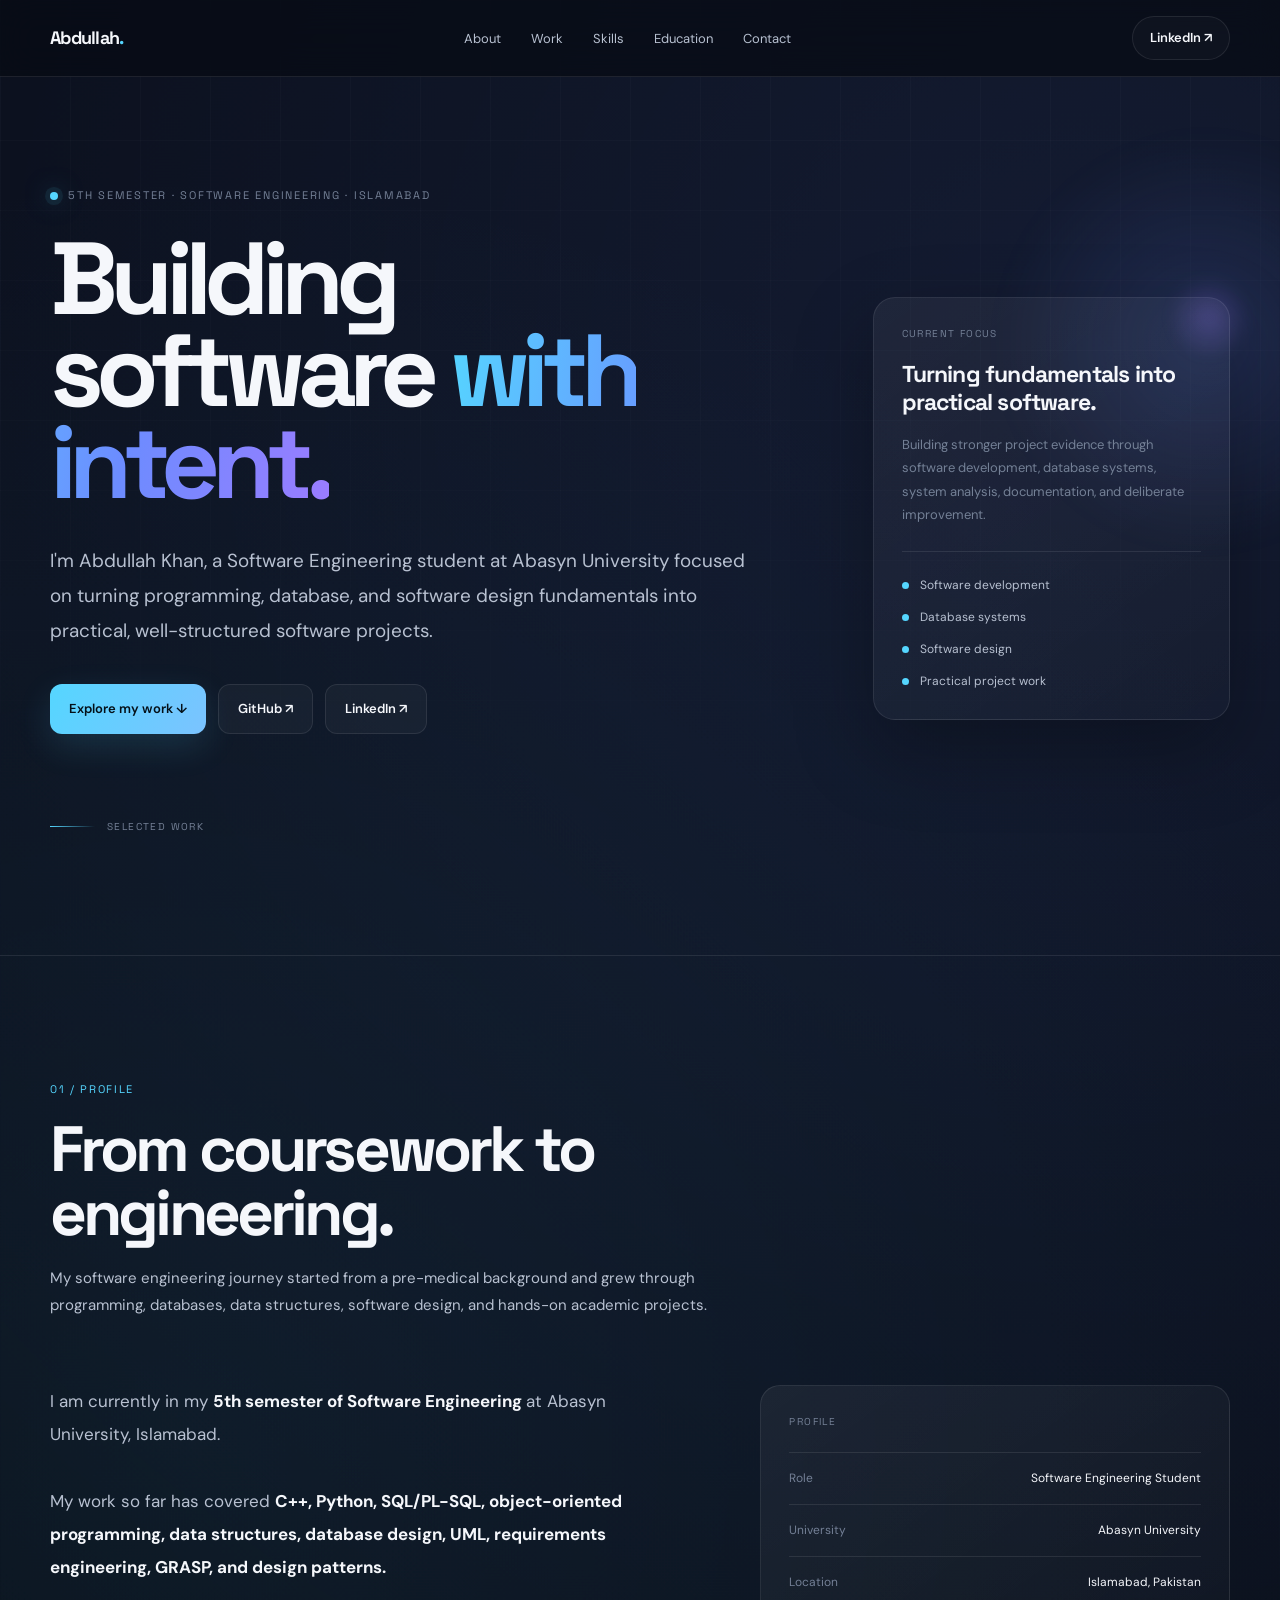
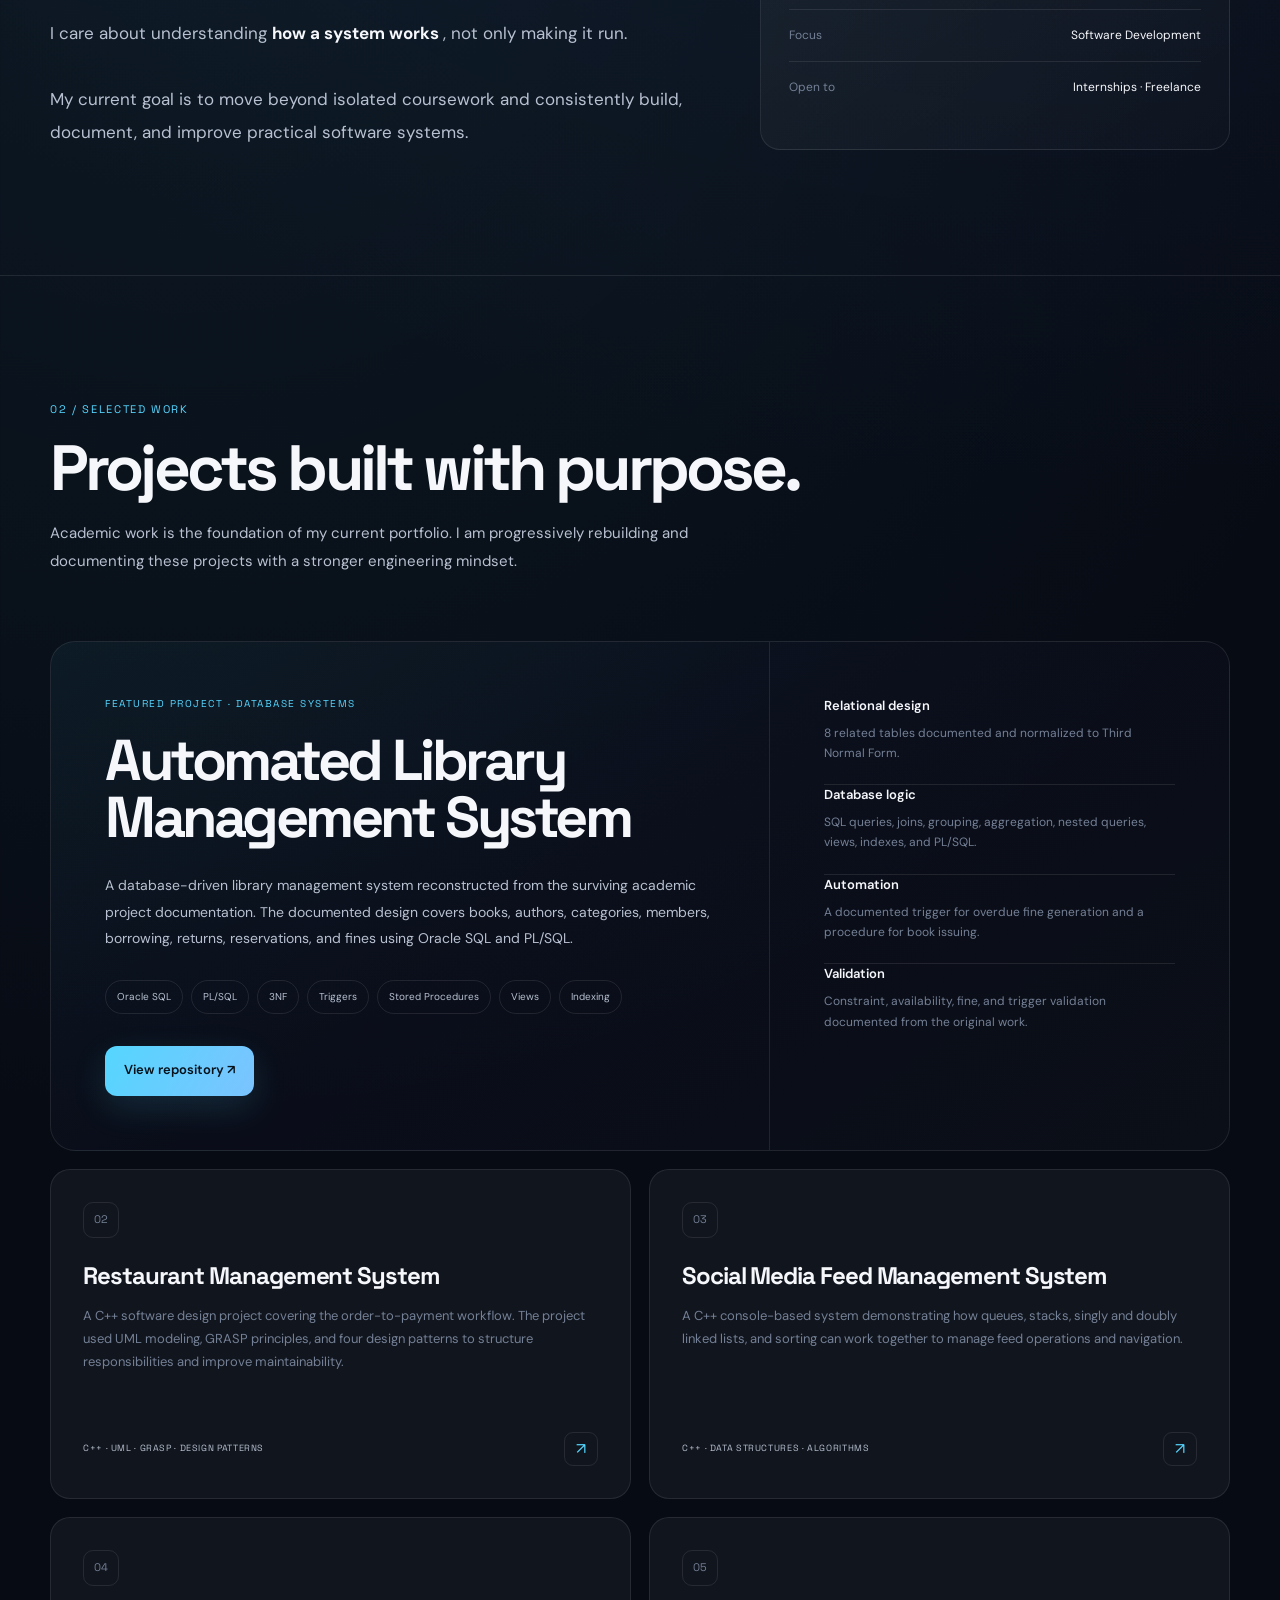
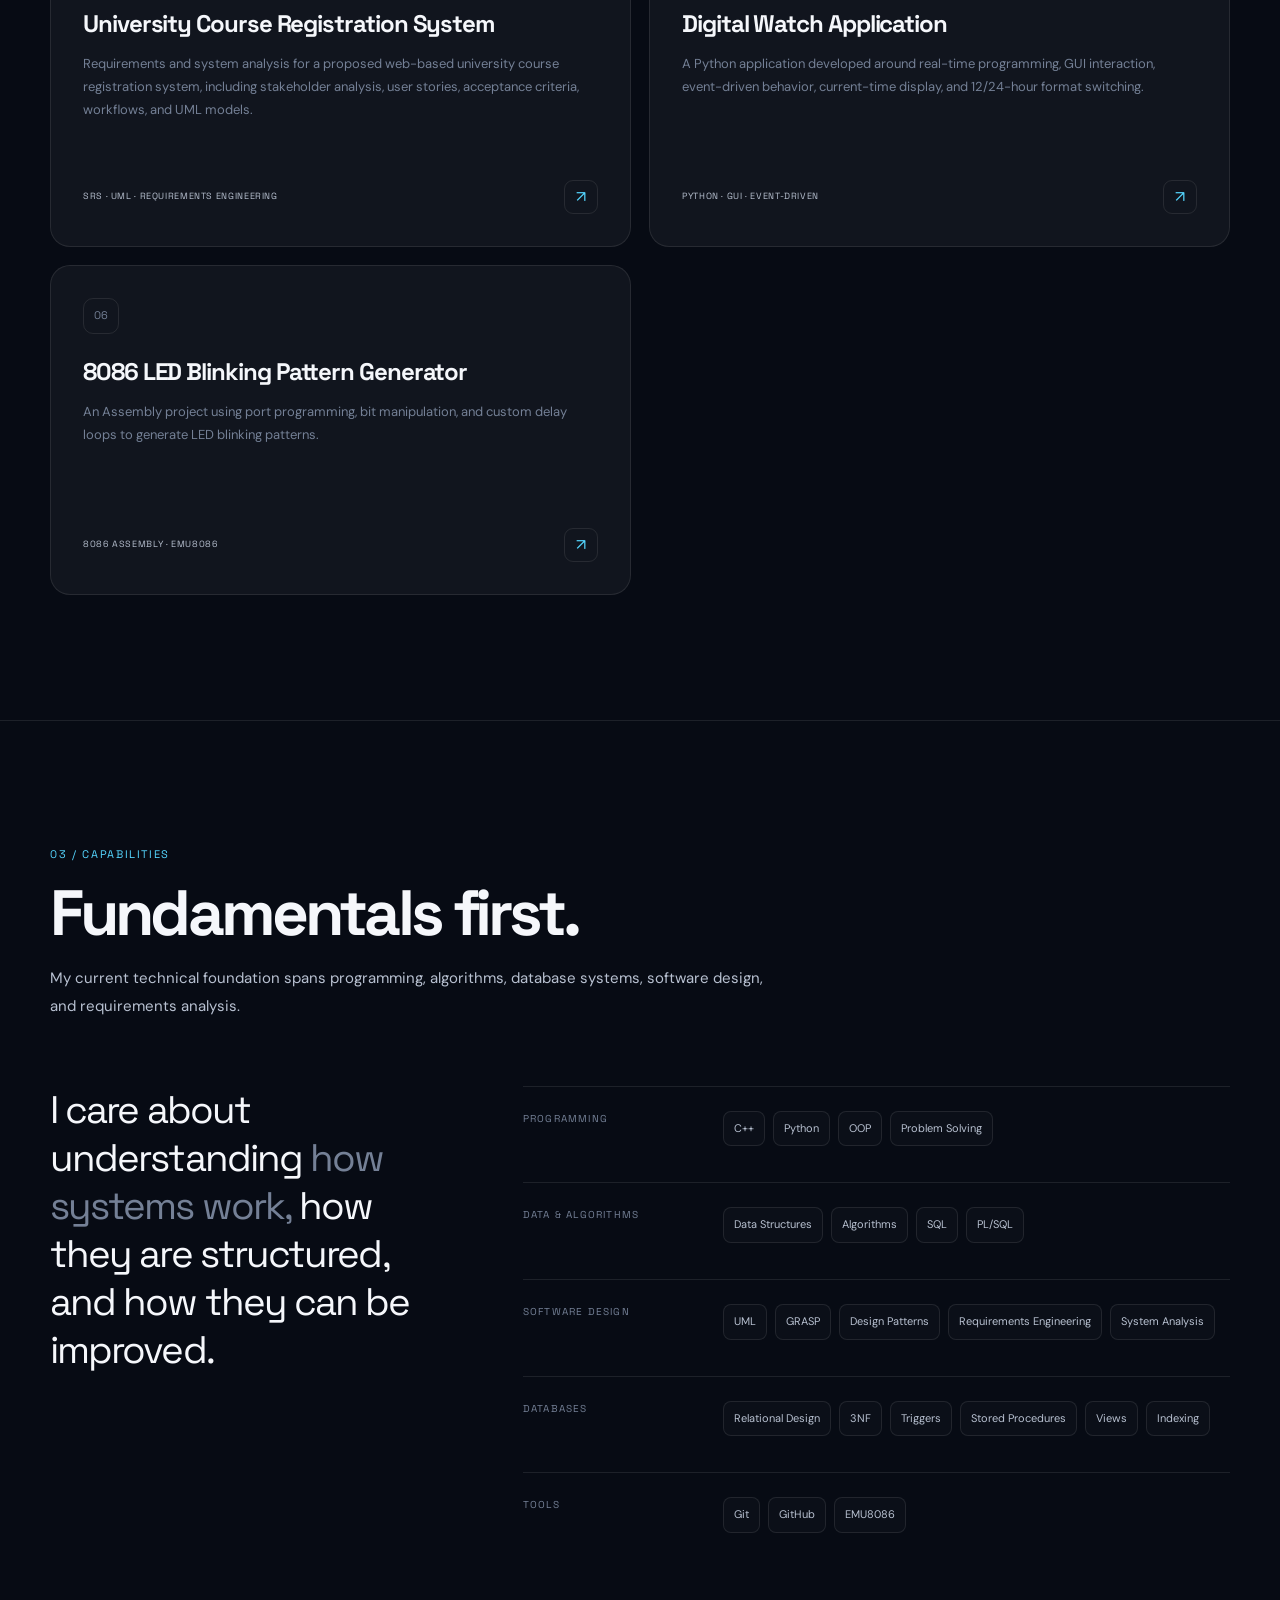
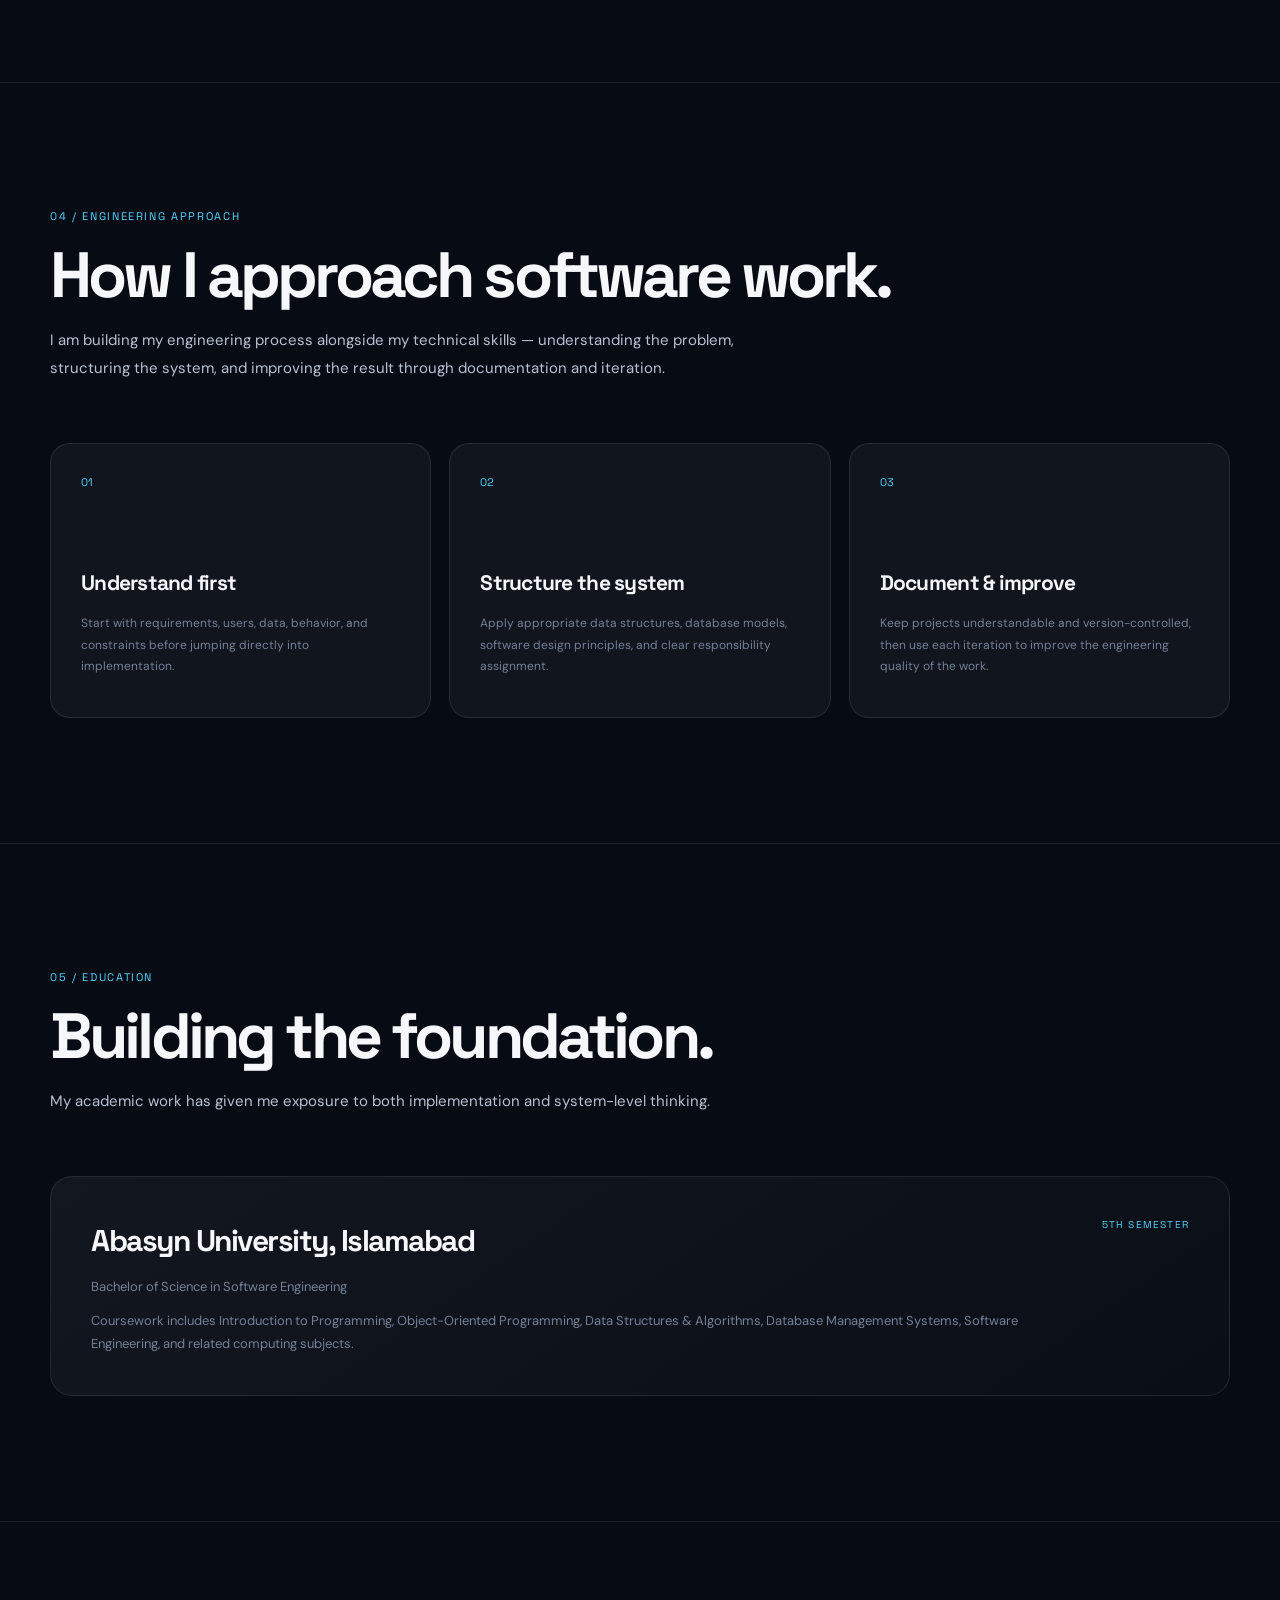
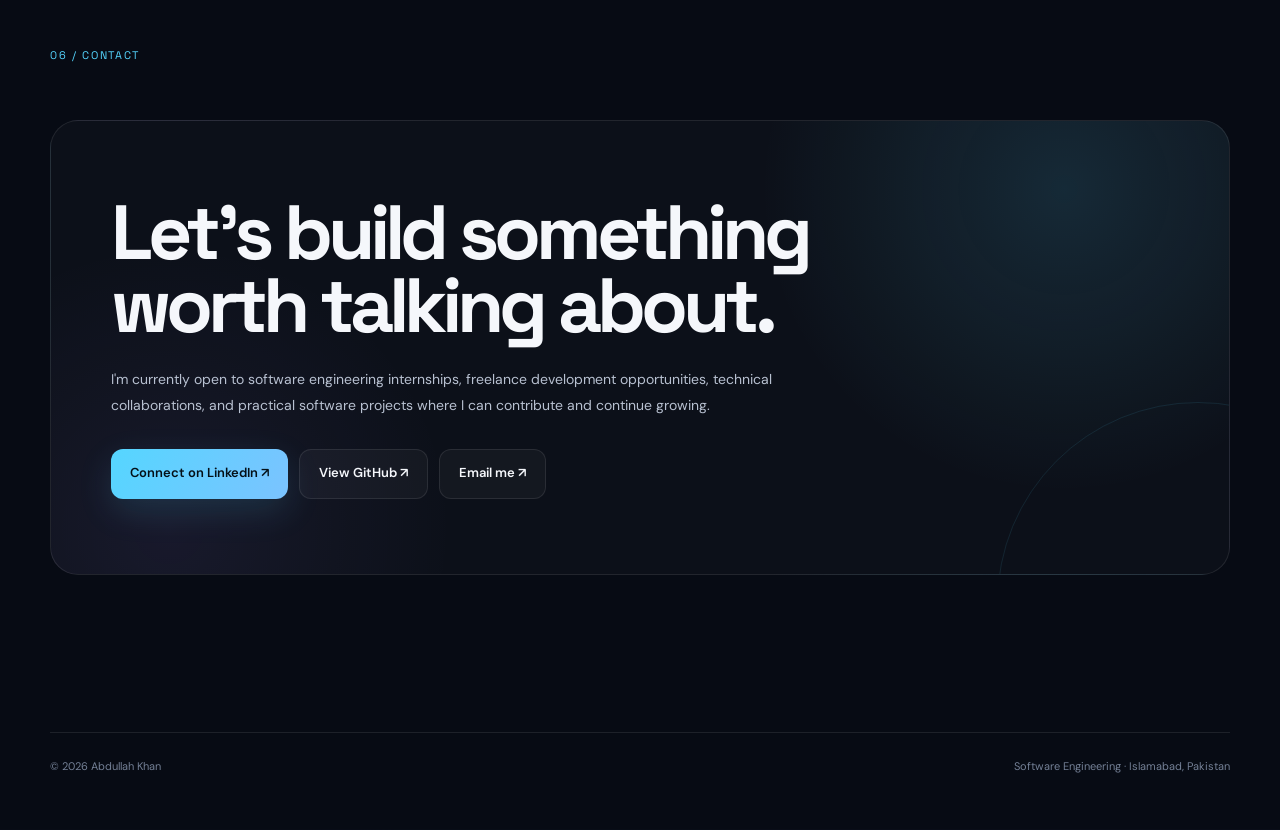
==== commit 0e6bd6a6: "Create professional portfolio redesign" ====
--- a/index.html
+++ b/index.html
@@ -1,36 +1,46 @@
 <!DOCTYPE html>
 <html lang="en">
 <head>
-    <meta charset="UTF-8" />
-    <meta name="viewport" content="width=device-width, initial-scale=1.0" />
+    <meta charset="UTF-8">
+    <meta name="viewport" content="width=device-width, initial-scale=1.0">
 
     <title>Abdullah Khan — Software Engineering Student</title>
 
     <meta
         name="description"
         content="Abdullah Khan — Software Engineering student at Abasyn University, Islamabad, building practical software systems with C++, Python, SQL and software design."
-    />
-
-    <meta name="theme-color" content="#080b10" />
+    >
+
+    <meta name="theme-color" content="#070b14">
+
+    <link rel="preconnect" href="https://fonts.googleapis.com">
+    <link rel="preconnect" href="https://fonts.gstatic.com" crossorigin>
+
+    <link
+        href="https://fonts.googleapis.com/css2?family=DM+Sans:wght@400;500;600;700&family=Space+Grotesk:wght@400;500;600;700&display=swap"
+        rel="stylesheet"
+    >
 
     <style>
+
         :root {
-            --bg: #080b10;
-            --bg-soft: #0d1118;
-            --panel: rgba(255, 255, 255, 0.035);
-            --panel-strong: rgba(255, 255, 255, 0.055);
+            --bg: #070b14;
+            --bg-soft: #0b1120;
+            --panel: rgba(255, 255, 255, 0.045);
+            --panel-hover: rgba(255, 255, 255, 0.075);
+
+            --text: #f5f7fb;
+            --text-soft: #b8c1d1;
+            --text-muted: #748096;
+
             --border: rgba(255, 255, 255, 0.09);
-            --border-hover: rgba(255, 255, 255, 0.18);
-
-            --text: #f4f4f0;
-            --text-soft: #b4bbc5;
-            --text-muted: #737b87;
-
-            --accent: #d7b56d;
-            --accent-soft: #e4cc99;
-
-            --max: 1180px;
-            --radius: 20px;
+            --border-strong: rgba(255, 255, 255, 0.16);
+
+            --cyan: #55d6ff;
+            --blue: #6c8cff;
+            --violet: #9b7cff;
+
+            --max-width: 1180px;
         }
 
         * {
@@ -46,25 +56,22 @@
         body {
             background:
                 radial-gradient(
-                    circle at 78% 8%,
-                    rgba(215, 181, 109, 0.09),
-                    transparent 24%
+                    circle at 85% 5%,
+                    rgba(108, 140, 255, 0.13),
+                    transparent 25%
                 ),
                 radial-gradient(
-                    circle at 12% 28%,
-                    rgba(255, 255, 255, 0.035),
+                    circle at 15% 20%,
+                    rgba(85, 214, 255, 0.07),
                     transparent 22%
                 ),
                 var(--bg);
 
             color: var(--text);
+
             font-family:
-                Inter,
-                ui-sans-serif,
-                system-ui,
-                -apple-system,
-                BlinkMacSystemFont,
-                "Segoe UI",
+                "DM Sans",
+                Arial,
                 sans-serif;
 
             line-height: 1.6;
@@ -75,32 +82,29 @@
             content: "";
             position: fixed;
             inset: 0;
+
             pointer-events: none;
             z-index: -1;
 
             background-image:
                 linear-gradient(
-                    rgba(255, 255, 255, 0.018) 1px,
+                    rgba(255,255,255,0.018) 1px,
                     transparent 1px
                 ),
                 linear-gradient(
                     90deg,
-                    rgba(255, 255, 255, 0.018) 1px,
+                    rgba(255,255,255,0.018) 1px,
                     transparent 1px
                 );
 
-            background-size: 64px 64px;
+            background-size: 70px 70px;
 
             mask-image: linear-gradient(
                 to bottom,
-                black,
-                transparent 85%
+                black 0%,
+                rgba(0,0,0,.65) 55%,
+                transparent 100%
             );
-        }
-
-        ::selection {
-            background: var(--accent);
-            color: #111;
         }
 
         a {
@@ -108,30 +112,36 @@
             text-decoration: none;
         }
 
-        img {
-            max-width: 100%;
-            display: block;
+        ::selection {
+            background: rgba(85, 214, 255, 0.25);
+            color: white;
         }
 
         .container {
-            width: min(var(--max), calc(100% - 40px));
+            width: min(
+                var(--max-width),
+                calc(100% - 42px)
+            );
+
             margin-inline: auto;
         }
 
-        /* --------------------------------
-           Navigation
-        -------------------------------- */
+
+        /* =========================
+           NAVIGATION
+        ========================= */
 
         .nav {
             position: sticky;
             top: 0;
             z-index: 1000;
 
-            backdrop-filter: blur(16px);
-            -webkit-backdrop-filter: blur(16px);
-
-            background: rgba(8, 11, 16, 0.76);
-            border-bottom: 1px solid rgba(255, 255, 255, 0.07);
+            background: rgba(7, 11, 20, 0.75);
+
+            backdrop-filter: blur(18px);
+            -webkit-backdrop-filter: blur(18px);
+
+            border-bottom: 1px solid var(--border);
         }
 
         .nav-inner {
@@ -140,69 +150,112 @@
             display: flex;
             align-items: center;
             justify-content: space-between;
-            gap: 30px;
         }
 
         .brand {
-            font-size: 15px;
+            font-family: "Space Grotesk", sans-serif;
+
+            font-size: 18px;
             font-weight: 700;
-            letter-spacing: -0.02em;
-        }
-
-        .brand span {
-            color: var(--accent);
+            letter-spacing: -0.04em;
+        }
+
+        .brand-dot {
+            color: var(--cyan);
         }
 
         .nav-links {
             display: flex;
             align-items: center;
-            gap: 26px;
+            gap: 30px;
+
             list-style: none;
         }
 
         .nav-links a {
+            color: var(--text-soft);
             font-size: 13px;
-            color: var(--text-soft);
-            transition: color 0.2s ease;
+
+            transition: color .25s ease;
         }
 
         .nav-links a:hover {
             color: var(--text);
         }
 
-        .nav-cta {
-            padding: 10px 15px;
+        .nav-button {
+            display: inline-flex;
+            align-items: center;
+
+            padding: 11px 17px;
+
             border: 1px solid var(--border);
             border-radius: 999px;
+
+            font-size: 13px;
+            font-weight: 600;
+
+            background: rgba(255,255,255,.025);
+
             transition:
-                border-color 0.2s ease,
-                background 0.2s ease;
-        }
-
-        .nav-cta:hover {
-            border-color: var(--border-hover);
-            background: var(--panel);
-        }
-
-        /* --------------------------------
-           Hero
-        -------------------------------- */
+                .25s ease;
+        }
+
+        .nav-button:hover {
+            border-color: rgba(85,214,255,.45);
+            background: rgba(85,214,255,.07);
+            transform: translateY(-2px);
+        }
+
+
+        /* =========================
+           HERO
+        ========================= */
 
         .hero {
-            position: relative;
             min-height: calc(100vh - 76px);
 
             display: flex;
             align-items: center;
 
-            padding: 100px 0 110px;
-        }
-
-        .hero-grid {
+            padding: 105px 0 120px;
+
+            position: relative;
+        }
+
+        .hero-glow {
+            position: absolute;
+
+            width: 430px;
+            height: 430px;
+
+            right: -140px;
+            top: 50px;
+
+            border-radius: 50%;
+
+            background:
+                radial-gradient(
+                    circle,
+                    rgba(108,140,255,.16),
+                    transparent 68%
+                );
+
+            filter: blur(15px);
+
+            pointer-events: none;
+        }
+
+        .hero-layout {
             display: grid;
-            grid-template-columns: minmax(0, 1.45fr) minmax(300px, 0.55fr);
-            gap: 70px;
-            align-items: end;
+
+            grid-template-columns:
+                minmax(0, 1.35fr)
+                minmax(280px, .65fr);
+
+            gap: 80px;
+
+            align-items: center;
         }
 
         .eyebrow {
@@ -210,48 +263,78 @@
             align-items: center;
             gap: 10px;
 
-            font-family: "Courier New", monospace;
+            margin-bottom: 28px;
+
+            color: var(--text-muted);
+
+            font-family:
+                "Space Grotesk",
+                sans-serif;
+
+            font-size: 11px;
+
+            letter-spacing: .16em;
             text-transform: uppercase;
-            letter-spacing: 0.16em;
-
-            font-size: 11px;
+        }
+
+        .eyebrow-dot {
+            width: 8px;
+            height: 8px;
+
+            border-radius: 50%;
+
+            background: var(--cyan);
+
+            box-shadow:
+                0 0 0 5px rgba(85,214,255,.08),
+                0 0 24px rgba(85,214,255,.5);
+        }
+
+        .hero h1 {
+            max-width: 900px;
+
+            font-family:
+                "Space Grotesk",
+                sans-serif;
+
+            font-size:
+                clamp(4rem, 8vw, 7.5rem);
+
+            font-weight: 700;
+
+            line-height: .9;
+
+            letter-spacing: -.075em;
+
+            margin-bottom: 35px;
+        }
+
+        .gradient-text {
+            background:
+                linear-gradient(
+                    100deg,
+                    var(--cyan),
+                    var(--blue) 55%,
+                    var(--violet)
+                );
+
+            -webkit-background-clip: text;
+            background-clip: text;
+
+            color: transparent;
+        }
+
+        .hero-description {
+            max-width: 720px;
+
             color: var(--text-soft);
 
-            margin-bottom: 28px;
-        }
-
-        .eyebrow-dot {
-            width: 7px;
-            height: 7px;
-            border-radius: 50%;
-            background: var(--accent);
-            box-shadow: 0 0 18px rgba(215, 181, 109, 0.45);
-        }
-
-        .hero h1 {
-            max-width: 980px;
-
-            font-size: clamp(3.7rem, 7.5vw, 7.6rem);
-            line-height: 0.94;
-
-            letter-spacing: -0.07em;
-            font-weight: 700;
-
-            margin-bottom: 34px;
-        }
-
-        .hero h1 .accent {
-            color: var(--accent);
-        }
-
-        .hero-description {
-            max-width: 730px;
-
-            font-size: clamp(1rem, 1.5vw, 1.2rem);
+            font-size:
+                clamp(1rem, 1.5vw, 1.18rem);
+
             line-height: 1.85;
 
-            color: var(--text-soft);
-            margin-bottom: 38px;
+            margin-bottom: 35px;
         }
 
         .hero-actions {
@@ -266,655 +349,1053 @@
             justify-content: center;
             gap: 10px;
 
-            min-height: 48px;
-            padding: 0 18px;
+            min-height: 50px;
+
+            padding: 0 19px;
+
+            border-radius: 12px;
 
             border: 1px solid var(--border);
-            border-radius: 999px;
 
             font-size: 13px;
             font-weight: 600;
 
+            background: rgba(255,255,255,.035);
+
             transition:
-                transform 0.2s ease,
-                background 0.2s ease,
-                border-color 0.2s ease;
+                transform .25s ease,
+                border-color .25s ease,
+                background .25s ease,
+                box-shadow .25s ease;
         }
 
         .button:hover {
-            transform: translateY(-2px);
-            border-color: var(--border-hover);
-            background: var(--panel);
+            transform: translateY(-3px);
+
+            border-color:
+                rgba(255,255,255,.2);
+
+            background:
+                rgba(255,255,255,.07);
         }
 
         .button-primary {
-            background: var(--text);
-            color: #090b10;
-            border-color: var(--text);
+            color: #041018;
+
+            border: none;
+
+            background:
+                linear-gradient(
+                    120deg,
+                    var(--cyan),
+                    #7bc3ff
+                );
+
+            box-shadow:
+                0 12px 35px rgba(85,214,255,.14);
         }
 
         .button-primary:hover {
-            background: #ffffff;
-            border-color: #ffffff;
+            background:
+                linear-gradient(
+                    120deg,
+                    #72dcff,
+                    #91caff
+                );
+
+            box-shadow:
+                0 18px 45px rgba(85,214,255,.22);
         }
 
         .hero-side {
-            border-left: 1px solid var(--border);
-            padding-left: 28px;
-            padding-bottom: 5px;
-        }
-
-        .hero-side-label {
-            font-family: "Courier New", monospace;
+            position: relative;
+
+            padding: 28px;
+
+            border:
+                1px solid var(--border);
+
+            border-radius: 22px;
+
+            background:
+                linear-gradient(
+                    145deg,
+                    rgba(255,255,255,.055),
+                    rgba(255,255,255,.018)
+                );
+
+            box-shadow:
+                0 30px 80px rgba(0,0,0,.28);
+        }
+
+        .hero-side::before {
+            content: "";
+
+            position: absolute;
+
+            width: 90px;
+            height: 90px;
+
+            top: -25px;
+            right: -25px;
+
+            border-radius: 50%;
+
+            background:
+                radial-gradient(
+                    circle,
+                    rgba(155,124,255,.25),
+                    transparent 65%
+                );
+
+            filter: blur(6px);
+
+            pointer-events: none;
+        }
+
+        .side-label {
+            color: var(--text-muted);
+
+            font-family:
+                "Space Grotesk",
+                sans-serif;
+
             font-size: 10px;
+
+            letter-spacing: .14em;
             text-transform: uppercase;
-            letter-spacing: 0.15em;
+
+            margin-bottom: 18px;
+        }
+
+        .hero-side h3 {
+            font-family:
+                "Space Grotesk",
+                sans-serif;
+
+            font-size: 23px;
+            line-height: 1.25;
+
+            letter-spacing: -.035em;
+
+            margin-bottom: 16px;
+        }
+
+        .hero-side p {
             color: var(--text-muted);
-            margin-bottom: 14px;
-        }
-
-        .hero-side p {
+
+            font-size: 13px;
+
+            line-height: 1.8;
+        }
+
+        .hero-side-line {
+            width: 100%;
+            height: 1px;
+
+            background: var(--border);
+
+            margin: 24px 0;
+        }
+
+        .focus-list {
+            display: grid;
+            gap: 13px;
+        }
+
+        .focus-item {
+            display: flex;
+            align-items: center;
+            gap: 11px;
+
             color: var(--text-soft);
-            font-size: 14px;
-            line-height: 1.9;
-        }
-
-        .hero-scroll {
+
+            font-size: 12px;
+        }
+
+        .focus-check {
+            width: 7px;
+            height: 7px;
+
+            border-radius: 50%;
+
+            background: var(--cyan);
+        }
+
+        .scroll-hint {
             margin-top: 85px;
 
             display: flex;
             align-items: center;
             gap: 12px;
 
-            font-family: "Courier New", monospace;
+            color: var(--text-muted);
+
+            font-family:
+                "Space Grotesk",
+                sans-serif;
+
             font-size: 10px;
-            letter-spacing: 0.14em;
+
             text-transform: uppercase;
-
-            color: var(--text-muted);
+            letter-spacing: .14em;
         }
 
         .scroll-line {
             width: 45px;
             height: 1px;
-            background: var(--text-muted);
-        }
-
-        /* --------------------------------
-           General Sections
-        -------------------------------- */
+
+            background:
+                linear-gradient(
+                    90deg,
+                    var(--cyan),
+                    transparent
+                );
+        }
+
+
+        /* =========================
+           SECTIONS
+        ========================= */
 
         section {
-            padding: 120px 0;
-            border-top: 1px solid var(--border);
-        }
-
-        .section-header {
+            padding: 125px 0;
+
+            border-top:
+                1px solid var(--border);
+        }
+
+        .section-label {
+            color: var(--cyan);
+
+            font-family:
+                "Space Grotesk",
+                sans-serif;
+
+            font-size: 11px;
+
+            text-transform: uppercase;
+            letter-spacing: .15em;
+
+            margin-bottom: 18px;
+        }
+
+        .section-title {
+            max-width: 850px;
+
+            font-family:
+                "Space Grotesk",
+                sans-serif;
+
+            font-size:
+                clamp(2.4rem, 5vw, 4.4rem);
+
+            line-height: 1;
+
+            letter-spacing: -.06em;
+        }
+
+        .section-intro {
+            max-width: 720px;
+
+            margin-top: 20px;
+
+            color: var(--text-soft);
+
+            font-size: 15px;
+            line-height: 1.85;
+        }
+
+
+        /* =========================
+           ABOUT
+        ========================= */
+
+        .about-layout {
             display: grid;
-            grid-template-columns: 0.4fr 1fr;
-            gap: 40px;
-
-            margin-bottom: 60px;
-        }
-
-        .section-number {
-            font-family: "Courier New", monospace;
-            color: var(--accent);
-
-            font-size: 12px;
-            letter-spacing: 0.12em;
-        }
-
-        .section-title {
-            font-size: clamp(2.1rem, 4vw, 4rem);
-            line-height: 1.05;
-            letter-spacing: -0.055em;
-        }
-
-        .section-intro {
-            margin-top: 18px;
-            max-width: 720px;
-
+
+            grid-template-columns:
+                1.15fr
+                .85fr;
+
+            gap: 75px;
+
+            margin-top: 65px;
+        }
+
+        .about-copy {
             color: var(--text-soft);
-            font-size: 1rem;
-            line-height: 1.85;
-        }
-
-        /* --------------------------------
-           About
-        -------------------------------- */
-
-        .about-grid {
-            display: grid;
-            grid-template-columns: 1.2fr 0.8fr;
-            gap: 70px;
-            align-items: start;
-        }
-
-        .about-copy {
-            font-size: 1.15rem;
-            color: var(--text-soft);
+
+            font-size: 17px;
+
             line-height: 1.95;
         }
 
         .about-copy strong {
             color: var(--text);
-            font-weight: 600;
         }
 
         .profile-card {
             padding: 28px;
 
-            border: 1px solid var(--border);
-            border-radius: var(--radius);
+            border:
+                1px solid var(--border);
+
+            border-radius: 20px;
 
             background:
                 linear-gradient(
                     145deg,
-                    rgba(255, 255, 255, 0.06),
-                    rgba(255, 255, 255, 0.015)
+                    rgba(255,255,255,.055),
+                    rgba(255,255,255,.015)
                 );
         }
 
-        .profile-card-label {
+        .profile-heading {
             color: var(--text-muted);
 
-            font-family: "Courier New", monospace;
             font-size: 10px;
 
+            font-family:
+                "Space Grotesk",
+                sans-serif;
+
             text-transform: uppercase;
-            letter-spacing: 0.13em;
+            letter-spacing: .14em;
 
             margin-bottom: 22px;
         }
 
-        .profile-item {
-            padding: 17px 0;
-            border-top: 1px solid var(--border);
-
+        .profile-row {
             display: flex;
             justify-content: space-between;
+
             gap: 20px;
-        }
-
-        .profile-item:first-of-type {
-            border-top: none;
-            padding-top: 0;
+
+            padding: 16px 0;
+
+            border-top:
+                1px solid var(--border);
         }
 
         .profile-key {
             color: var(--text-muted);
+
             font-size: 12px;
         }
 
         .profile-value {
             color: var(--text);
-            font-size: 13px;
+
+            font-size: 12px;
+
             text-align: right;
         }
 
-        /* --------------------------------
-           Selected Work
-        -------------------------------- */
-
-        .featured-project {
+
+        /* =========================
+           FEATURED PROJECT
+        ========================= */
+
+        .featured {
+            margin-top: 65px;
+
+            border:
+                1px solid var(--border);
+
+            border-radius: 25px;
+
+            overflow: hidden;
+
             display: grid;
-            grid-template-columns: 1.15fr 0.85fr;
-            gap: 0;
-
-            border: 1px solid var(--border);
-            border-radius: 24px;
-
-            overflow: hidden;
-
-            background:
-                radial-gradient(
-                    circle at 20% 20%,
-                    rgba(215, 181, 109, 0.08),
-                    transparent 28%
-                ),
-                var(--panel);
-        }
-
-        .featured-main {
-            padding: 50px;
-            border-right: 1px solid var(--border);
-        }
-
-        .project-kicker {
-            font-family: "Courier New", monospace;
-            text-transform: uppercase;
-            letter-spacing: 0.14em;
-
-            font-size: 10px;
-            color: var(--accent);
-
-            margin-bottom: 22px;
-        }
-
-        .featured-main h3 {
-            font-size: clamp(2rem, 4vw, 3.8rem);
-            line-height: 1;
-            letter-spacing: -0.055em;
-            margin-bottom: 24px;
-        }
-
-        .featured-main p {
-            max-width: 700px;
-
-            color: var(--text-soft);
-            line-height: 1.85;
-            font-size: 15px;
-
-            margin-bottom: 30px;
-        }
-
-        .tag-row {
-            display: flex;
-            flex-wrap: wrap;
-            gap: 8px;
-
-            margin-bottom: 32px;
-        }
-
-        .tag {
-            padding: 7px 10px;
-
-            border: 1px solid var(--border);
-            border-radius: 999px;
-
-            color: var(--text-soft);
-            font-size: 11px;
-        }
-
-        .featured-side {
-            padding: 50px;
-            display: flex;
-            flex-direction: column;
-            justify-content: space-between;
-            gap: 35px;
-        }
-
-        .feature-list {
-            display: grid;
-            gap: 18px;
-        }
-
-        .feature {
-            padding-bottom: 18px;
-            border-bottom: 1px solid var(--border);
-        }
-
-        .feature:last-child {
-            border-bottom: none;
-            padding-bottom: 0;
-        }
-
-        .feature-title {
-            font-size: 13px;
-            font-weight: 600;
-            margin-bottom: 5px;
-        }
-
-        .feature-text {
-            font-size: 12px;
-            color: var(--text-muted);
-            line-height: 1.7;
-        }
-
-        .project-grid {
-            margin-top: 24px;
-
-            display: grid;
-            grid-template-columns: repeat(2, 1fr);
-            gap: 16px;
-        }
-
-        .project-card {
-            position: relative;
-
-            min-height: 310px;
-            padding: 32px;
-
-            border: 1px solid var(--border);
-            border-radius: var(--radius);
-
-            background: var(--panel);
-
-            display: flex;
-            flex-direction: column;
-            justify-content: space-between;
-
-            transition:
-                transform 0.25s ease,
-                border-color 0.25s ease,
-                background 0.25s ease;
-        }
-
-        .project-card:hover {
-            transform: translateY(-5px);
-            border-color: var(--border-hover);
-            background: var(--panel-strong);
-        }
-
-        .project-top {
-            display: flex;
-            justify-content: space-between;
-            gap: 20px;
-        }
-
-        .project-index {
-            color: var(--text-muted);
-            font-family: "Courier New", monospace;
-            font-size: 11px;
-        }
-
-        .project-card h3 {
-            max-width: 450px;
-
-            font-size: 1.65rem;
-            line-height: 1.1;
-            letter-spacing: -0.045em;
-
-            margin-top: 22px;
-        }
-
-        .project-card p {
-            margin-top: 14px;
-
-            color: var(--text-muted);
-            font-size: 13px;
-            line-height: 1.8;
-        }
-
-        .project-bottom {
-            margin-top: 35px;
-
-            display: flex;
-            align-items: center;
-            justify-content: space-between;
-            gap: 20px;
-        }
-
-        .project-tech {
-            color: var(--text-soft);
-            font-family: "Courier New", monospace;
-            font-size: 10px;
-        }
-
-        .project-arrow {
-            color: var(--accent);
-            font-size: 20px;
-        }
-
-        /* --------------------------------
-           Skills
-        -------------------------------- */
-
-        .skills-layout {
-            display: grid;
-            grid-template-columns: 0.7fr 1.3fr;
-            gap: 80px;
-        }
-
-        .skills-statement {
-            font-size: clamp(1.5rem, 2.5vw, 2.2rem);
-            letter-spacing: -0.04em;
-            line-height: 1.3;
-        }
-
-        .skills-statement span {
-            color: var(--text-muted);
-        }
-
-        .skills-groups {
-            display: grid;
-            gap: 24px;
-        }
-
-        .skill-group {
-            padding: 25px 0;
-            border-top: 1px solid var(--border);
-
-            display: grid;
-            grid-template-columns: 180px 1fr;
-            gap: 30px;
-        }
-
-        .skill-group-name {
-            color: var(--text-muted);
-
-            font-family: "Courier New", monospace;
-            font-size: 10px;
-
-            text-transform: uppercase;
-            letter-spacing: 0.13em;
-        }
-
-        .skill-list {
-            display: flex;
-            flex-wrap: wrap;
-            gap: 9px;
-        }
-
-        .skill {
-            padding: 8px 11px;
-
-            border: 1px solid var(--border);
-            border-radius: 8px;
-
-            color: var(--text-soft);
-            font-size: 12px;
-        }
-
-        /* --------------------------------
-           Approach
-        -------------------------------- */
-
-        .approach-grid {
-            display: grid;
-            grid-template-columns: repeat(3, 1fr);
-            gap: 16px;
-        }
-
-        .approach-card {
-            padding: 32px;
-            min-height: 250px;
-
-            border: 1px solid var(--border);
-            border-radius: var(--radius);
-
-            background: var(--panel);
-        }
-
-        .approach-number {
-            font-family: "Courier New", monospace;
-            color: var(--accent);
-            font-size: 12px;
-        }
-
-        .approach-card h3 {
-            margin-top: 65px;
-            margin-bottom: 14px;
-
-            font-size: 1.3rem;
-            letter-spacing: -0.035em;
-        }
-
-        .approach-card p {
-            color: var(--text-muted);
-            font-size: 13px;
-            line-height: 1.8;
-        }
-
-        /* --------------------------------
-           Education
-        -------------------------------- */
-
-        .education-card {
-            border: 1px solid var(--border);
-            border-radius: 22px;
-
-            padding: 40px;
-
-            display: grid;
-            grid-template-columns: 1fr auto;
-            gap: 40px;
+
+            grid-template-columns:
+                1.22fr
+                .78fr;
 
             background:
                 linear-gradient(
                     145deg,
-                    rgba(255, 255, 255, 0.05),
-                    rgba(255, 255, 255, 0.015)
+                    rgba(85,214,255,.055),
+                    rgba(155,124,255,.025) 45%,
+                    rgba(255,255,255,.018)
                 );
         }
 
+        .featured-main {
+            padding: 54px;
+
+            border-right:
+                1px solid var(--border);
+        }
+
+        .project-meta {
+            color: var(--cyan);
+
+            font-family:
+                "Space Grotesk",
+                sans-serif;
+
+            font-size: 10px;
+
+            text-transform: uppercase;
+            letter-spacing: .15em;
+
+            margin-bottom: 20px;
+        }
+
+        .featured h3 {
+            font-family:
+                "Space Grotesk",
+                sans-serif;
+
+            font-size:
+                clamp(2.4rem, 4.5vw, 4.2rem);
+
+            line-height: 1;
+
+            letter-spacing: -.06em;
+
+            margin-bottom: 25px;
+        }
+
+        .featured-description {
+            max-width: 700px;
+
+            color: var(--text-soft);
+
+            font-size: 14px;
+
+            line-height: 1.9;
+
+            margin-bottom: 28px;
+        }
+
+        .tags {
+            display: flex;
+            flex-wrap: wrap;
+
+            gap: 8px;
+
+            margin-bottom: 32px;
+        }
+
+        .tag {
+            padding: 8px 11px;
+
+            border:
+                1px solid var(--border);
+
+            border-radius: 999px;
+
+            color: var(--text-soft);
+
+            font-size: 10px;
+        }
+
+        .featured-side {
+            padding: 54px;
+
+            display: flex;
+
+            flex-direction: column;
+
+            justify-content: space-between;
+
+            gap: 35px;
+        }
+
+        .feature-block {
+            padding-bottom: 21px;
+
+            border-bottom:
+                1px solid var(--border);
+        }
+
+        .feature-block:last-child {
+            border-bottom: none;
+            padding-bottom: 0;
+        }
+
+        .feature-title {
+            color: var(--text);
+
+            font-size: 13px;
+
+            font-weight: 600;
+
+            margin-bottom: 6px;
+        }
+
+        .feature-description {
+            color: var(--text-muted);
+
+            font-size: 12px;
+
+            line-height: 1.7;
+        }
+
+
+        /* =========================
+           PROJECT GRID
+        ========================= */
+
+        .project-grid {
+            margin-top: 18px;
+
+            display: grid;
+
+            grid-template-columns:
+                repeat(2, 1fr);
+
+            gap: 18px;
+        }
+
+        .project-card {
+            min-height: 330px;
+
+            padding: 32px;
+
+            border:
+                1px solid var(--border);
+
+            border-radius: 20px;
+
+            background: var(--panel);
+
+            display: flex;
+
+            flex-direction: column;
+
+            justify-content: space-between;
+
+            transition:
+                transform .3s ease,
+                border-color .3s ease,
+                background .3s ease,
+                box-shadow .3s ease;
+        }
+
+        .project-card:hover {
+            transform: translateY(-6px);
+
+            border-color:
+                rgba(108,140,255,.25);
+
+            background:
+                var(--panel-hover);
+
+            box-shadow:
+                0 25px 70px rgba(0,0,0,.23);
+        }
+
+        .project-number {
+            display: inline-flex;
+
+            width: 36px;
+            height: 36px;
+
+            align-items: center;
+            justify-content: center;
+
+            border:
+                1px solid var(--border);
+
+            border-radius: 10px;
+
+            color: var(--text-muted);
+
+            font-family:
+                "Space Grotesk",
+                sans-serif;
+
+            font-size: 11px;
+        }
+
+        .project-card h3 {
+            font-family:
+                "Space Grotesk",
+                sans-serif;
+
+            font-size: 24px;
+
+            line-height: 1.12;
+
+            letter-spacing: -.045em;
+
+            margin-top: 25px;
+            margin-bottom: 14px;
+        }
+
+        .project-card p {
+            color: var(--text-muted);
+
+            font-size: 13px;
+
+            line-height: 1.8;
+        }
+
+        .project-footer {
+            display: flex;
+
+            align-items: center;
+            justify-content: space-between;
+
+            gap: 20px;
+
+            margin-top: 32px;
+        }
+
+        .project-stack {
+            color: var(--text-soft);
+
+            font-family:
+                "Space Grotesk",
+                sans-serif;
+
+            font-size: 9px;
+
+            letter-spacing: .07em;
+        }
+
+        .project-arrow {
+            width: 34px;
+            height: 34px;
+
+            display: inline-flex;
+
+            align-items: center;
+            justify-content: center;
+
+            border:
+                1px solid var(--border);
+
+            border-radius: 9px;
+
+            color: var(--cyan);
+
+            transition: .25s ease;
+        }
+
+        .project-card:hover .project-arrow {
+            border-color:
+                rgba(85,214,255,.4);
+
+            background:
+                rgba(85,214,255,.08);
+        }
+
+
+        /* =========================
+           SKILLS
+        ========================= */
+
+        .skills-layout {
+            margin-top: 65px;
+
+            display: grid;
+
+            grid-template-columns:
+                .72fr
+                1.28fr;
+
+            gap: 75px;
+        }
+
+        .skills-statement {
+            font-family:
+                "Space Grotesk",
+                sans-serif;
+
+            font-size:
+                clamp(1.7rem, 3vw, 2.7rem);
+
+            line-height: 1.25;
+
+            letter-spacing: -.05em;
+        }
+
+        .skills-statement span {
+            color: var(--text-muted);
+        }
+
+        .skill-groups {
+            display: grid;
+
+            gap: 12px;
+        }
+
+        .skill-group {
+            padding: 24px 0;
+
+            border-top:
+                1px solid var(--border);
+
+            display: grid;
+
+            grid-template-columns:
+                175px
+                1fr;
+
+            gap: 25px;
+        }
+
+        .skill-name {
+            color: var(--text-muted);
+
+            font-family:
+                "Space Grotesk",
+                sans-serif;
+
+            font-size: 10px;
+
+            text-transform: uppercase;
+            letter-spacing: .12em;
+        }
+
+        .skill-list {
+            display: flex;
+
+            flex-wrap: wrap;
+
+            gap: 8px;
+        }
+
+        .skill {
+            padding: 8px 10px;
+
+            color: var(--text-soft);
+
+            border:
+                1px solid var(--border);
+
+            border-radius: 8px;
+
+            font-size: 11px;
+
+            background:
+                rgba(255,255,255,.018);
+        }
+
+
+        /* =========================
+           APPROACH
+        ========================= */
+
+        .approach-grid {
+            margin-top: 60px;
+
+            display: grid;
+
+            grid-template-columns:
+                repeat(3, 1fr);
+
+            gap: 18px;
+        }
+
+        .approach-card {
+            min-height: 275px;
+
+            padding: 30px;
+
+            border:
+                1px solid var(--border);
+
+            border-radius: 20px;
+
+            background: var(--panel);
+        }
+
+        .approach-number {
+            color: var(--cyan);
+
+            font-family:
+                "Space Grotesk",
+                sans-serif;
+
+            font-size: 11px;
+        }
+
+        .approach-card h3 {
+            margin-top: 75px;
+            margin-bottom: 13px;
+
+            font-family:
+                "Space Grotesk",
+                sans-serif;
+
+            font-size: 21px;
+
+            letter-spacing: -.035em;
+        }
+
+        .approach-card p {
+            color: var(--text-muted);
+
+            font-size: 12px;
+
+            line-height: 1.8;
+        }
+
+
+        /* =========================
+           EDUCATION
+        ========================= */
+
+        .education-card {
+            margin-top: 60px;
+
+            padding: 40px;
+
+            display: grid;
+
+            grid-template-columns:
+                1fr
+                auto;
+
+            gap: 35px;
+
+            border:
+                1px solid var(--border);
+
+            border-radius: 22px;
+
+            background:
+                linear-gradient(
+                    145deg,
+                    rgba(255,255,255,.05),
+                    rgba(255,255,255,.015)
+                );
+        }
+
         .education-card h3 {
-            font-size: 2rem;
-            letter-spacing: -0.045em;
+            font-family:
+                "Space Grotesk",
+                sans-serif;
+
+            font-size: 30px;
+
+            letter-spacing: -.05em;
         }
 
         .education-card p {
-            margin-top: 9px;
+            margin-top: 10px;
+
             color: var(--text-muted);
-            font-size: 14px;
-        }
-
-        .education-year {
-            color: var(--accent);
-
-            font-family: "Courier New", monospace;
-            font-size: 11px;
+
+            font-size: 13px;
+
+            line-height: 1.8;
+        }
+
+        .education-status {
+            color: var(--cyan);
+
+            font-family:
+                "Space Grotesk",
+                sans-serif;
+
+            font-size: 10px;
 
             text-transform: uppercase;
-            letter-spacing: 0.12em;
-        }
-
-        /* --------------------------------
-           Contact
-        -------------------------------- */
-
-        .contact-section {
-            padding-bottom: 80px;
-        }
+
+            letter-spacing: .12em;
+
+            white-space: nowrap;
+        }
+
+
+        /* =========================
+           CONTACT
+        ========================= */
 
         .contact-box {
             position: relative;
 
-            padding: 70px 60px;
-            border: 1px solid var(--border);
+            overflow: hidden;
+
+            margin-top: 55px;
+
+            padding: 75px 60px;
+
+            border:
+                1px solid var(--border);
+
             border-radius: 28px;
-
-            overflow: hidden;
 
             background:
                 radial-gradient(
-                    circle at 85% 20%,
-                    rgba(215, 181, 109, 0.14),
+                    circle at 86% 15%,
+                    rgba(85,214,255,.13),
+                    transparent 28%
+                ),
+                radial-gradient(
+                    circle at 10% 90%,
+                    rgba(155,124,255,.08),
                     transparent 25%
                 ),
-                linear-gradient(
-                    145deg,
-                    rgba(255, 255, 255, 0.055),
-                    rgba(255, 255, 255, 0.015)
-                );
+                rgba(255,255,255,.025);
         }
 
         .contact-box::after {
             content: "";
+
             position: absolute;
-            width: 280px;
-            height: 280px;
-
-            right: -100px;
-            bottom: -140px;
+
+            width: 400px;
+            height: 400px;
+
+            right: -170px;
+            bottom: -230px;
 
             border-radius: 50%;
 
-            border: 1px solid rgba(215, 181, 109, 0.12);
+            border:
+                1px solid rgba(85,214,255,.1);
         }
 
         .contact-box h2 {
             max-width: 850px;
 
-            font-size: clamp(2.5rem, 5vw, 5rem);
-            line-height: 1;
-            letter-spacing: -0.065em;
+            font-family:
+                "Space Grotesk",
+                sans-serif;
+
+            font-size:
+                clamp(2.8rem, 6vw, 5.5rem);
+
+            line-height: .95;
+
+            letter-spacing: -.065em;
 
             margin-bottom: 25px;
         }
 
         .contact-box p {
-            max-width: 650px;
+            max-width: 680px;
 
             color: var(--text-soft);
+
+            font-size: 14px;
+
             line-height: 1.85;
 
-            margin-bottom: 32px;
+            margin-bottom: 30px;
         }
 
         .contact-links {
             display: flex;
+
             flex-wrap: wrap;
-            gap: 10px;
-        }
-
-        /* --------------------------------
-           Footer
-        -------------------------------- */
+
+            gap: 11px;
+        }
+
+
+        /* =========================
+           FOOTER
+        ========================= */
 
         footer {
-            padding: 30px 0 50px;
+            padding: 32px 0 55px;
+
             color: var(--text-muted);
+
             font-size: 11px;
         }
 
         .footer-inner {
+            display: flex;
+
+            justify-content: space-between;
+
+            gap: 20px;
+
             padding-top: 25px;
-            border-top: 1px solid var(--border);
-
-            display: flex;
-            justify-content: space-between;
-            gap: 20px;
-        }
-
-        /* --------------------------------
-           Responsive
-        -------------------------------- */
-
-        @media (max-width: 900px) {
+
+            border-top:
+                1px solid var(--border);
+        }
+
+
+        /* =========================
+           ANIMATION
+        ========================= */
+
+        @keyframes fadeUp {
+            from {
+                opacity: 0;
+                transform: translateY(22px);
+            }
+
+            to {
+                opacity: 1;
+                transform: translateY(0);
+            }
+        }
+
+        .hero-content > * {
+            animation:
+                fadeUp .8s ease both;
+        }
+
+        .eyebrow {
+            animation-delay: .05s;
+        }
+
+        .hero h1 {
+            animation-delay: .12s;
+        }
+
+        .hero-description {
+            animation-delay: .2s;
+        }
+
+        .hero-actions {
+            animation-delay: .28s;
+        }
+
+        .scroll-hint {
+            animation-delay: .35s;
+        }
+
+        .hero-side {
+            animation:
+                fadeUp .9s .2s ease both;
+        }
+
+
+        /* =========================
+           RESPONSIVE
+        ========================= */
+
+        @media (max-width: 950px) {
 
             .nav-links {
                 display: none;
             }
 
-            .hero-grid,
-            .about-grid,
-            .featured-project,
-            .skills-layout,
-            .education-card {
+            .hero-layout,
+            .about-layout,
+            .featured,
+            .skills-layout {
                 grid-template-columns: 1fr;
             }
 
             .hero-side {
-                border-left: none;
-                border-top: 1px solid var(--border);
-                padding-left: 0;
-                padding-top: 25px;
-            }
-
-            .hero-scroll {
-                margin-top: 55px;
+                max-width: 600px;
             }
 
             .featured-main {
                 border-right: none;
-                border-bottom: 1px solid var(--border);
+
+                border-bottom:
+                    1px solid var(--border);
             }
 
-            .section-header {
+            .skill-group {
                 grid-template-columns: 1fr;
-                gap: 16px;
+                gap: 15px;
             }
 
             .project-grid,
@@ -922,16 +1403,21 @@
                 grid-template-columns: 1fr;
             }
 
-            .skill-group {
+            .education-card {
                 grid-template-columns: 1fr;
-                gap: 15px;
             }
-        }
-
-        @media (max-width: 600px) {
+
+            .education-status {
+                white-space: normal;
+            }
+        }
+
+
+        @media (max-width: 650px) {
 
             .container {
-                width: min(var(--max), calc(100% - 28px));
+                width:
+                    calc(100% - 28px);
             }
 
             .hero {
@@ -939,67 +1425,36 @@
             }
 
             .hero h1 {
-                font-size: clamp(3rem, 16vw, 5rem);
+                font-size:
+                    clamp(3.2rem, 17vw, 5rem);
             }
 
             section {
-                padding: 85px 0;
+                padding: 90px 0;
             }
 
             .featured-main,
-            .featured-side,
-            .contact-box,
-            .education-card,
+            .featured-side {
+                padding: 30px;
+            }
+
             .project-card {
                 padding: 25px;
             }
 
+            .education-card,
+            .contact-box {
+                padding: 30px;
+            }
+
             .footer-inner {
                 flex-direction: column;
             }
         }
 
-        /* --------------------------------
-           Simple entrance animation
-        -------------------------------- */
-
-        @keyframes reveal {
-            from {
-                opacity: 0;
-                transform: translateY(18px);
-            }
-
-            to {
-                opacity: 1;
-                transform: translateY(0);
-            }
-        }
-
-        .hero-content > * {
-            animation: reveal 0.8s ease both;
-        }
-
-        .hero-content .eyebrow {
-            animation-delay: 0.05s;
-        }
-
-        .hero-content h1 {
-            animation-delay: 0.12s;
-        }
-
-        .hero-description {
-            animation-delay: 0.2s;
-        }
-
-        .hero-actions {
-            animation-delay: 0.28s;
-        }
-
-        .hero-side {
-            animation: reveal 0.9s 0.22s ease both;
-        }
 
         @media (prefers-reduced-motion: reduce) {
+
             html {
                 scroll-behavior: auto;
             }
@@ -1011,17 +1466,23 @@
                 transition: none !important;
             }
         }
+
     </style>
 </head>
 
+
 <body>
 
-    <!-- Navigation -->
+    <!-- =========================
+         NAVIGATION
+    ========================== -->
+
     <nav class="nav">
+
         <div class="container nav-inner">
 
-            <a href="#top" class="brand">
-                Abdullah<span>.</span>
+            <a class="brand" href="#top">
+                Abdullah<span class="brand-dot">.</span>
             </a>
 
             <ul class="nav-links">
@@ -1033,7 +1494,7 @@
             </ul>
 
             <a
-                class="nav-cta"
+                class="nav-button"
                 href="https://www.linkedin.com/in/abdullah-khan-0773aa349/"
                 target="_blank"
                 rel="noopener noreferrer"
@@ -1042,34 +1503,51 @@
             </a>
 
         </div>
+
     </nav>
 
 
     <main id="top">
 
-        <!-- Hero -->
+
+        <!-- =========================
+             HERO
+        ========================== -->
+
         <header class="hero">
 
-            <div class="container hero-grid">
+            <div class="hero-glow"></div>
+
+            <div class="container hero-layout">
 
                 <div class="hero-content">
 
                     <div class="eyebrow">
                         <span class="eyebrow-dot"></span>
-                        5th Semester · Software Engineering · Islamabad
+
+                        5th Semester
+                        ·
+                        Software Engineering
+                        ·
+                        Islamabad
                     </div>
 
+
                     <h1>
-                        Building software<br />
-                        with <span class="accent">intent.</span>
+                        Building software
+                        <span class="gradient-text">
+                            with intent.
+                        </span>
                     </h1>
+
 
                     <p class="hero-description">
                         I'm Abdullah Khan, a Software Engineering student at
                         Abasyn University focused on turning programming,
                         database, and software design fundamentals into
-                        practical, well-structured projects.
+                        practical, well-structured software projects.
                     </p>
+
 
                     <div class="hero-actions">
 
@@ -1100,7 +1578,8 @@
 
                     </div>
 
-                    <div class="hero-scroll">
+
+                    <div class="scroll-hint">
                         <span class="scroll-line"></span>
                         Selected work
                     </div>
@@ -1110,17 +1589,47 @@
 
                 <aside class="hero-side">
 
-                    <div class="hero-side-label">
+                    <div class="side-label">
                         Current focus
                     </div>
 
+                    <h3>
+                        Turning fundamentals
+                        into practical software.
+                    </h3>
+
                     <p>
-                        Practical software development, stronger engineering
-                        fundamentals, better documentation, and building
-                        project evidence that is ready for internships,
-                        freelance work, and real-world collaboration.
+                        Building stronger project evidence through software
+                        development, database systems, system analysis,
+                        documentation, and deliberate improvement.
                     </p>
 
+                    <div class="hero-side-line"></div>
+
+                    <div class="focus-list">
+
+                        <div class="focus-item">
+                            <span class="focus-check"></span>
+                            Software development
+                        </div>
+
+                        <div class="focus-item">
+                            <span class="focus-check"></span>
+                            Database systems
+                        </div>
+
+                        <div class="focus-item">
+                            <span class="focus-check"></span>
+                            Software design
+                        </div>
+
+                        <div class="focus-item">
+                            <span class="focus-check"></span>
+                            Practical project work
+                        </div>
+
+                    </div>
+
                 </aside>
 
             </div>
@@ -1128,99 +1637,116 @@
         </header>
 
 
-        <!-- About -->
+        <!-- =========================
+             ABOUT
+        ========================== -->
+
         <section id="about">
 
             <div class="container">
 
-                <div class="section-header">
-                    <div class="section-number">01 / PROFILE</div>
-
-                    <div>
-                        <h2 class="section-title">
-                            From coursework<br />
-                            to engineering.
-                        </h2>
-
-                        <p class="section-intro">
-                            My software engineering journey started from a
-                            pre-medical background and grew through programming,
-                            databases, data structures, software design, and
-                            hands-on academic projects.
-                        </p>
-                    </div>
+                <div class="section-label">
+                    01 / Profile
                 </div>
 
-
-                <div class="about-grid">
+                <h2 class="section-title">
+                    From coursework
+                    to engineering.
+                </h2>
+
+                <p class="section-intro">
+                    My software engineering journey started from a pre-medical
+                    background and grew through programming, databases, data
+                    structures, software design, and hands-on academic projects.
+                </p>
+
+
+                <div class="about-layout">
 
                     <div class="about-copy">
 
                         <p>
                             I am currently in my
-                            <strong>5th semester of Software Engineering</strong>
+                            <strong>
+                                5th semester of Software Engineering
+                            </strong>
                             at Abasyn University, Islamabad.
                         </p>
 
-                        <br />
+                        <br>
 
                         <p>
                             My work so far has covered
                             <strong>
                                 C++, Python, SQL/PL-SQL, object-oriented
                                 programming, data structures, database design,
-                                UML, and design patterns.
+                                UML, requirements engineering, GRASP, and
+                                design patterns.
                             </strong>
                         </p>
 
-                        <br />
+                        <br>
 
                         <p>
-                            Rather than collecting technologies for the sake
-                            of a résumé, I am focused on understanding how
-                            systems are designed, implemented, documented,
-                            tested, and improved.
+                            I care about understanding
+                            <strong>
+                                how a system works
+                            </strong>,
+                            not only making it run.
                         </p>
 
+                        <br>
+
+                        <p>
+                            My current goal is to move beyond isolated
+                            coursework and consistently build, document, and
+                            improve practical software systems.
+                        </p>
+
                     </div>
 
 
                     <div class="profile-card">
 
-                        <div class="profile-card-label">
+                        <div class="profile-heading">
                             Profile
                         </div>
 
-                        <div class="profile-item">
+                        <div class="profile-row">
                             <span class="profile-key">Role</span>
+
                             <span class="profile-value">
                                 Software Engineering Student
                             </span>
                         </div>
 
-                        <div class="profile-item">
+                        <div class="profile-row">
                             <span class="profile-key">University</span>
+
                             <span class="profile-value">
                                 Abasyn University
                             </span>
                         </div>
 
-                        <div class="profile-item">
+                        <div class="profile-row">
                             <span class="profile-key">Location</span>
+
                             <span class="profile-value">
                                 Islamabad, Pakistan
                             </span>
                         </div>
 
-                        <div class="profile-item">
+                        <div class="profile-row">
                             <span class="profile-key">Focus</span>
+
                             <span class="profile-value">
                                 Software Development
                             </span>
                         </div>
 
-                        <div class="profile-item">
+                        <div class="profile-row">
                             <span class="profile-key">Open to</span>
+
                             <span class="profile-value">
                                 Internships · Freelance
                             </span>
@@ -1235,43 +1761,46 @@
         </section>
 
 
-        <!-- Work -->
+        <!-- =========================
+             WORK
+        ========================== -->
+
         <section id="work">
 
             <div class="container">
 
-                <div class="section-header">
-                    <div class="section-number">02 / SELECTED WORK</div>
-
-                    <div>
-                        <h2 class="section-title">
-                            Projects built<br />
-                            from the ground up.
-                        </h2>
-
-                        <p class="section-intro">
-                            Academic projects are the foundation of my current
-                            portfolio. I am progressively rebuilding and
-                            documenting them with a stronger engineering mindset.
-                        </p>
-                    </div>
+                <div class="section-label">
+                    02 / Selected Work
                 </div>
 
-
-                <!-- Featured -->
-                <article class="featured-project">
+                <h2 class="section-title">
+                    Projects built
+                    with purpose.
+                </h2>
+
+                <p class="section-intro">
+                    Academic work is the foundation of my current portfolio.
+                    I am progressively rebuilding and documenting these projects
+                    with a stronger engineering mindset.
+                </p>
+
+
+                <!-- Featured Project -->
+
+                <article class="featured">
 
                     <div class="featured-main">
 
-                        <div class="project-kicker">
+                        <div class="project-meta">
                             Featured project · Database systems
                         </div>
 
                         <h3>
-                            Automated Library Management System
+                            Automated Library
+                            Management System
                         </h3>
 
-                        <p>
+                        <p class="featured-description">
                             A database-driven library management system
                             reconstructed from the surviving academic project
                             documentation. The documented design covers books,
@@ -1279,7 +1808,9 @@
                             reservations, and fines using Oracle SQL and PL/SQL.
                         </p>
 
-                        <div class="tag-row">
+
+                        <div class="tags">
+
                             <span class="tag">Oracle SQL</span>
                             <span class="tag">PL/SQL</span>
                             <span class="tag">3NF</span>
@@ -1287,7 +1818,9 @@
                             <span class="tag">Stored Procedures</span>
                             <span class="tag">Views</span>
                             <span class="tag">Indexing</span>
-                        </div>
+
+                        </div>
+
 
                         <a
                             class="button button-primary"
@@ -1303,50 +1836,61 @@
 
                     <div class="featured-side">
 
-                        <div class="feature-list">
-
-                            <div class="feature">
+                        <div>
+
+                            <div class="feature-block">
+
                                 <div class="feature-title">
                                     Relational design
                                 </div>
 
-                                <div class="feature-text">
+                                <div class="feature-description">
                                     8 related tables documented and normalized
                                     to Third Normal Form.
                                 </div>
+
                             </div>
 
-                            <div class="feature">
+
+                            <div class="feature-block">
+
                                 <div class="feature-title">
                                     Database logic
                                 </div>
 
-                                <div class="feature-text">
+                                <div class="feature-description">
                                     SQL queries, joins, grouping, aggregation,
                                     nested queries, views, indexes, and PL/SQL.
                                 </div>
+
                             </div>
 
-                            <div class="feature">
+
+                            <div class="feature-block">
+
                                 <div class="feature-title">
                                     Automation
                                 </div>
 
-                                <div class="feature-text">
+                                <div class="feature-description">
                                     A documented trigger for overdue fine
                                     generation and a procedure for book issuing.
                                 </div>
+
                             </div>
 
-                            <div class="feature">
+
+                            <div class="feature-block">
+
                                 <div class="feature-title">
                                     Validation
                                 </div>
 
-                                <div class="feature-text">
+                                <div class="feature-description">
                                     Constraint, availability, fine, and trigger
                                     validation documented from the original work.
                                 </div>
+
                             </div>
 
                         </div>
@@ -1356,7 +1900,8 @@
                 </article>
 
 
-                <!-- Other projects -->
+                <!-- Other Projects -->
+
                 <div class="project-grid">
 
 
@@ -1364,9 +1909,9 @@
 
                         <div>
 
-                            <div class="project-top">
-                                <span class="project-index">02</span>
-                            </div>
+                            <span class="project-number">
+                                02
+                            </span>
 
                             <h3>
                                 Restaurant Management System
@@ -1382,9 +1927,10 @@
 
                         </div>
 
-                        <div class="project-bottom">
-
-                            <span class="project-tech">
+
+                        <div class="project-footer">
+
+                            <span class="project-stack">
                                 C++ · UML · GRASP · DESIGN PATTERNS
                             </span>
 
@@ -1401,12 +1947,13 @@
 
                         <div>
 
-                            <div class="project-top">
-                                <span class="project-index">03</span>
-                            </div>
+                            <span class="project-number">
+                                03
+                            </span>
 
                             <h3>
-                                Social Media Feed Management System
+                                Social Media Feed
+                                Management System
                             </h3>
 
                             <p>
@@ -1418,9 +1965,10 @@
 
                         </div>
 
-                        <div class="project-bottom">
-
-                            <span class="project-tech">
+
+                        <div class="project-footer">
+
+                            <span class="project-stack">
                                 C++ · DATA STRUCTURES · ALGORITHMS
                             </span>
 
@@ -1437,12 +1985,13 @@
 
                         <div>
 
-                            <div class="project-top">
-                                <span class="project-index">04</span>
-                            </div>
+                            <span class="project-number">
+                                04
+                            </span>
 
                             <h3>
-                                University Course Registration System
+                                University Course
+                                Registration System
                             </h3>
 
                             <p>
@@ -1454,9 +2003,10 @@
 
                         </div>
 
-                        <div class="project-bottom">
-
-                            <span class="project-tech">
+
+                        <div class="project-footer">
+
+                            <span class="project-stack">
                                 SRS · UML · REQUIREMENTS ENGINEERING
                             </span>
 
@@ -1473,27 +2023,28 @@
 
                         <div>
 
-                            <div class="project-top">
-                                <span class="project-index">05</span>
-                            </div>
+                            <span class="project-number">
+                                05
+                            </span>
 
                             <h3>
                                 Digital Watch Application
                             </h3>
 
                             <p>
-                                A Python application developed around real-time
-                                programming, GUI interaction, event-driven
-                                behavior, current-time display, and 12/24-hour
-                                format switching.
+                                A Python application developed around
+                                real-time programming, GUI interaction,
+                                event-driven behavior, current-time display,
+                                and 12/24-hour format switching.
                             </p>
 
                         </div>
 
-                        <div class="project-bottom">
-
-                            <span class="project-tech">
-                                PYTHON · GUI · EVENT-DRIVEN PROGRAMMING
+
+                        <div class="project-footer">
+
+                            <span class="project-stack">
+                                PYTHON · GUI · EVENT-DRIVEN
                             </span>
 
                             <span class="project-arrow">
@@ -1509,12 +2060,13 @@
 
                         <div>
 
-                            <div class="project-top">
-                                <span class="project-index">06</span>
-                            </div>
+                            <span class="project-number">
+                                06
+                            </span>
 
                             <h3>
-                                8086 LED Blinking Pattern Generator
+                                8086 LED Blinking
+                                Pattern Generator
                             </h3>
 
                             <p>
@@ -1525,10 +2077,11 @@
 
                         </div>
 
-                        <div class="project-bottom">
-
-                            <span class="project-tech">
-                                8086 ASSEMBLY · EMU8086 · LOW-LEVEL PROGRAMMING
+
+                        <div class="project-footer">
+
+                            <span class="project-stack">
+                                8086 ASSEMBLY · EMU8086
                             </span>
 
                             <span class="project-arrow">
@@ -1539,7 +2092,6 @@
 
                     </article>
 
-
                 </div>
 
             </div>
@@ -1547,50 +2099,54 @@
         </section>
 
 
-        <!-- Skills -->
+        <!-- =========================
+             SKILLS
+        ========================== -->
+
         <section id="skills">
 
             <div class="container">
 
-                <div class="section-header">
-                    <div class="section-number">03 / CAPABILITIES</div>
-
-                    <div>
-                        <h2 class="section-title">
-                            Fundamentals first.
-                        </h2>
-
-                        <p class="section-intro">
-                            My current skill set is built around programming,
-                            data, software design, and the engineering concepts
-                            behind applications.
-                        </p>
-                    </div>
+                <div class="section-label">
+                    03 / Capabilities
                 </div>
+
+                <h2 class="section-title">
+                    Fundamentals first.
+                </h2>
+
+                <p class="section-intro">
+                    My current technical foundation spans programming,
+                    algorithms, database systems, software design, and
+                    requirements analysis.
+                </p>
 
 
                 <div class="skills-layout">
 
                     <div class="skills-statement">
                         I care about understanding
-                        <span>why a system works</span>,
-                        not only making it run.
+                        <span>
+                            how systems work,
+                        </span>
+                        how they are structured,
+                        and how they can be improved.
                     </div>
 
 
-                    <div class="skills-groups">
+                    <div class="skill-groups">
 
 
                         <div class="skill-group">
 
-                            <div class="skill-group-name">
+                            <div class="skill-name">
                                 Programming
                             </div>
 
                             <div class="skill-list">
                                 <span class="skill">C++</span>
                                 <span class="skill">Python</span>
-                                <span class="skill">Object-Oriented Programming</span>
+                                <span class="skill">OOP</span>
                                 <span class="skill">Problem Solving</span>
                             </div>
 
@@ -1599,7 +2155,7 @@
 
                         <div class="skill-group">
 
-                            <div class="skill-group-name">
+                            <div class="skill-name">
                                 Data & Algorithms
                             </div>
 
@@ -1615,7 +2171,7 @@
 
                         <div class="skill-group">
 
-                            <div class="skill-group-name">
+                            <div class="skill-name">
                                 Software Design
                             </div>
 
@@ -1632,13 +2188,13 @@
 
                         <div class="skill-group">
 
-                            <div class="skill-group-name">
+                            <div class="skill-name">
                                 Databases
                             </div>
 
                             <div class="skill-list">
-                                <span class="skill">Relational Database Design</span>
-                                <span class="skill">3NF Normalization</span>
+                                <span class="skill">Relational Design</span>
+                                <span class="skill">3NF</span>
                                 <span class="skill">Triggers</span>
                                 <span class="skill">Stored Procedures</span>
                                 <span class="skill">Views</span>
@@ -1650,7 +2206,7 @@
 
                         <div class="skill-group">
 
-                            <div class="skill-group-name">
+                            <div class="skill-name">
                                 Tools
                             </div>
 
@@ -1662,7 +2218,6 @@
 
                         </div>
 
-
                     </div>
 
                 </div>
@@ -1672,45 +2227,48 @@
         </section>
 
 
-        <!-- Approach -->
+        <!-- =========================
+             APPROACH
+        ========================== -->
+
         <section>
 
             <div class="container">
 
-                <div class="section-header">
-                    <div class="section-number">04 / APPROACH</div>
-
-                    <div>
-                        <h2 class="section-title">
-                            How I approach<br />
-                            software work.
-                        </h2>
-
-                        <p class="section-intro">
-                            The goal is not to present myself as someone who
-                            already knows everything. The goal is to show a
-                            developer who understands the fundamentals and
-                            deliberately improves through real project work.
-                        </p>
-                    </div>
+                <div class="section-label">
+                    04 / Engineering Approach
                 </div>
 
+                <h2 class="section-title">
+                    How I approach
+                    software work.
+                </h2>
+
+                <p class="section-intro">
+                    I am building my engineering process alongside my
+                    technical skills — understanding the problem, structuring
+                    the system, and improving the result through documentation
+                    and iteration.
+                </p>
+
 
                 <div class="approach-grid">
 
 
                     <article class="approach-card">
 
-                        <div class="approach-number">01</div>
+                        <div class="approach-number">
+                            01
+                        </div>
 
                         <h3>
                             Understand first
                         </h3>
 
                         <p>
-                            Start with requirements, users, data, system
-                            behavior, and constraints before jumping directly
-                            into implementation.
+                            Start with requirements, users, data, behavior,
+                            and constraints before jumping directly into
+                            implementation.
                         </p>
 
                     </article>
@@ -1718,16 +2276,18 @@
 
                     <article class="approach-card">
 
-                        <div class="approach-number">02</div>
+                        <div class="approach-number">
+                            02
+                        </div>
 
                         <h3>
                             Structure the system
                         </h3>
 
                         <p>
-                            Use appropriate data structures, database models,
-                            software design principles, and clear separation
-                            of responsibilities.
+                            Apply appropriate data structures, database models,
+                            software design principles, and clear responsibility
+                            assignment.
                         </p>
 
                     </article>
@@ -1735,21 +2295,22 @@
 
                     <article class="approach-card">
 
-                        <div class="approach-number">03</div>
+                        <div class="approach-number">
+                            03
+                        </div>
 
                         <h3>
                             Document & improve
                         </h3>
 
                         <p>
-                            Keep the work understandable, version-controlled,
-                            and documented so the next iteration can be better
-                            than the previous one.
+                            Keep projects understandable and version-controlled,
+                            then use each iteration to improve the engineering
+                            quality of the work.
                         </p>
 
                     </article>
 
-
                 </div>
 
             </div>
@@ -1757,26 +2318,26 @@
         </section>
 
 
-        <!-- Education -->
+        <!-- =========================
+             EDUCATION
+        ========================== -->
+
         <section id="education">
 
             <div class="container">
 
-                <div class="section-header">
-                    <div class="section-number">05 / EDUCATION</div>
-
-                    <div>
-                        <h2 class="section-title">
-                            Building the<br />
-                            foundation.
-                        </h2>
-
-                        <p class="section-intro">
-                            My academic work has given me exposure to both
-                            implementation and system-level thinking.
-                        </p>
-                    </div>
+                <div class="section-label">
+                    05 / Education
                 </div>
+
+                <h2 class="section-title">
+                    Building the foundation.
+                </h2>
+
+                <p class="section-intro">
+                    My academic work has given me exposure to both
+                    implementation and system-level thinking.
+                </p>
 
 
                 <div class="education-card">
@@ -1800,7 +2361,7 @@
 
                     </div>
 
-                    <div class="education-year">
+                    <div class="education-status">
                         5th semester
                     </div>
 
@@ -1811,20 +2372,24 @@
         </section>
 
 
-        <!-- Contact -->
-        <section id="contact" class="contact-section">
+        <!-- =========================
+             CONTACT
+        ========================== -->
+
+        <section id="contact">
 
             <div class="container">
 
+                <div class="section-label">
+                    06 / Contact
+                </div>
+
+
                 <div class="contact-box">
 
-                    <div class="project-kicker">
-                        Open to opportunities
-                    </div>
-
                     <h2>
-                        Have a project,<br />
-                        internship, or problem?
+                        Let's build something
+                        worth talking about.
                     </h2>
 
                     <p>
@@ -1833,6 +2398,7 @@
                         collaborations, and practical software projects where
                         I can contribute and continue growing.
                     </p>
+
 
                     <div class="contact-links">
 
@@ -1845,6 +2411,7 @@
                             Connect on LinkedIn ↗
                         </a>
 
+
                         <a
                             class="button"
                             href="https://github.com/abdullahsatech-eng"
@@ -1854,6 +2421,7 @@
                             View GitHub ↗
                         </a>
 
+
                         <a
                             class="button"
                             href="mailto:abdullahsa.tech@gmail.com"
@@ -1872,7 +2440,10 @@
     </main>
 
 
-    <!-- Footer -->
+    <!-- =========================
+         FOOTER
+    ========================== -->
+
     <footer>
 
         <div class="container footer-inner">
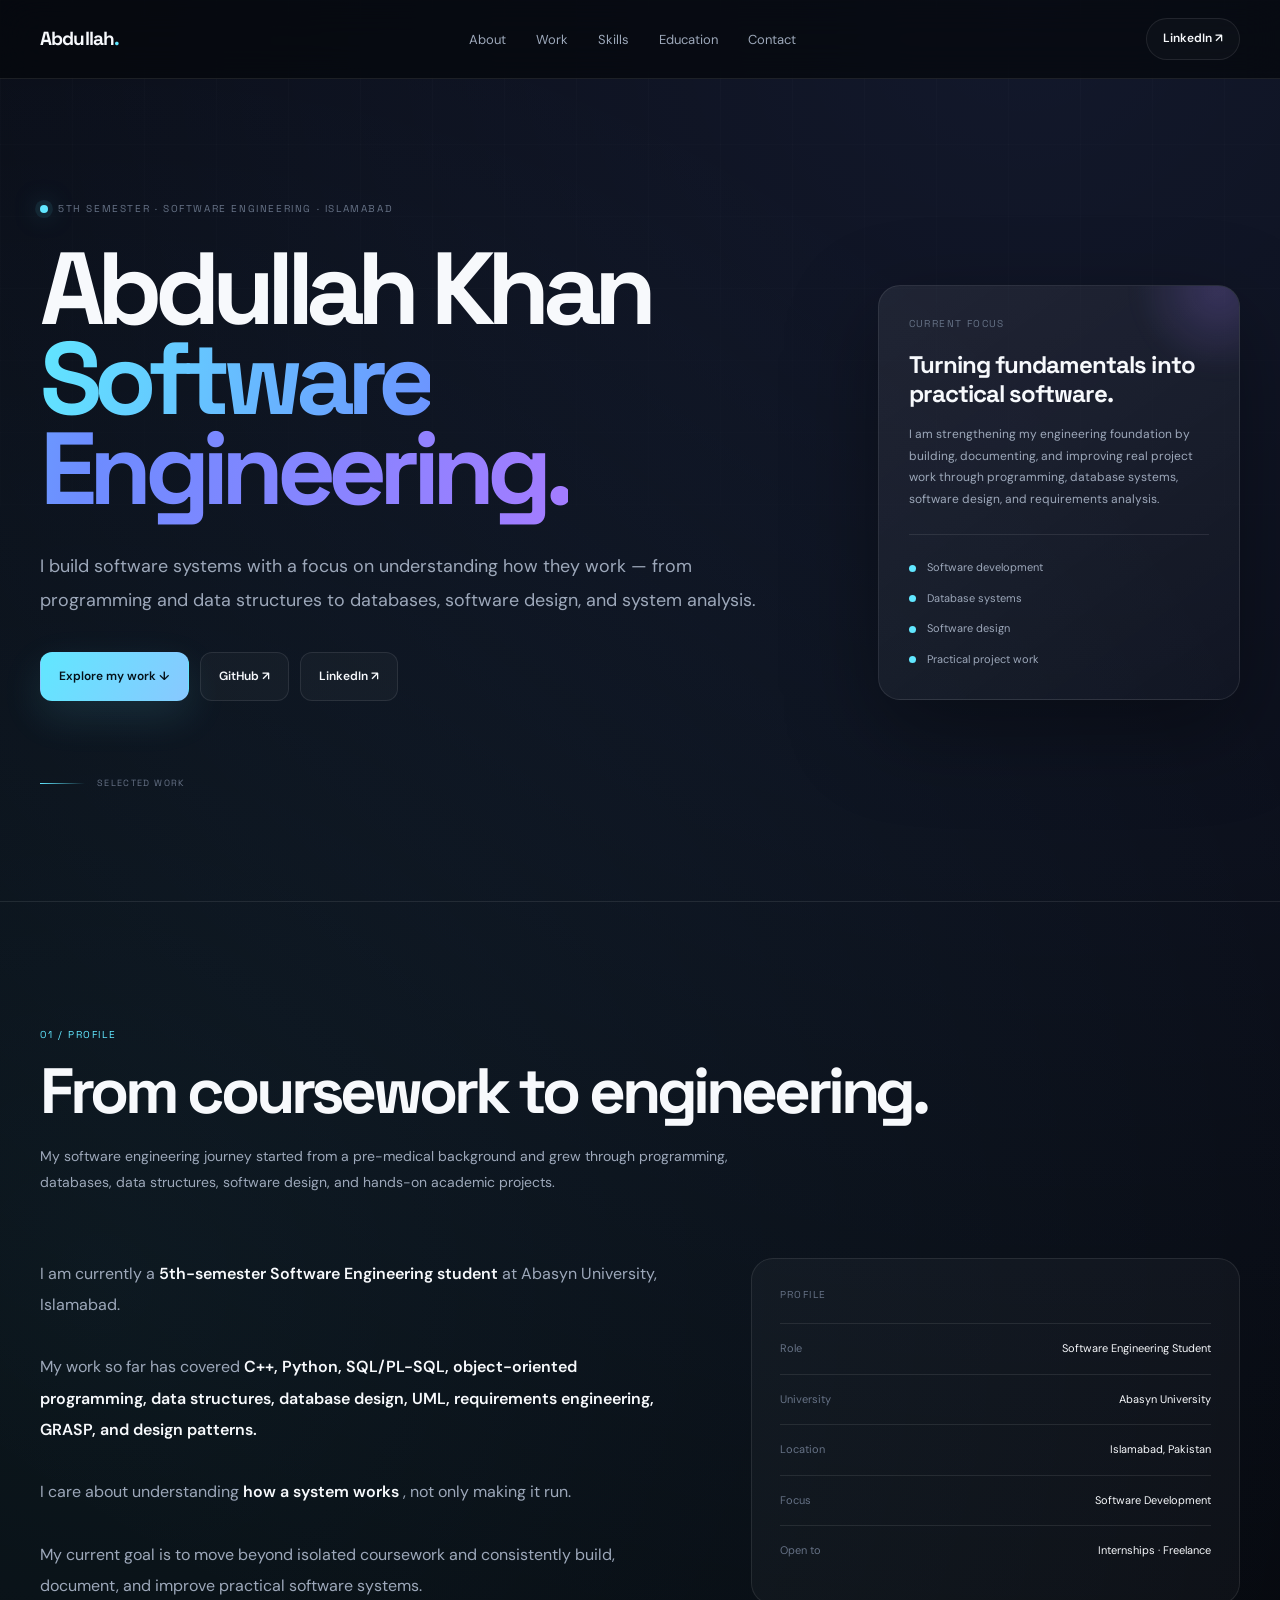
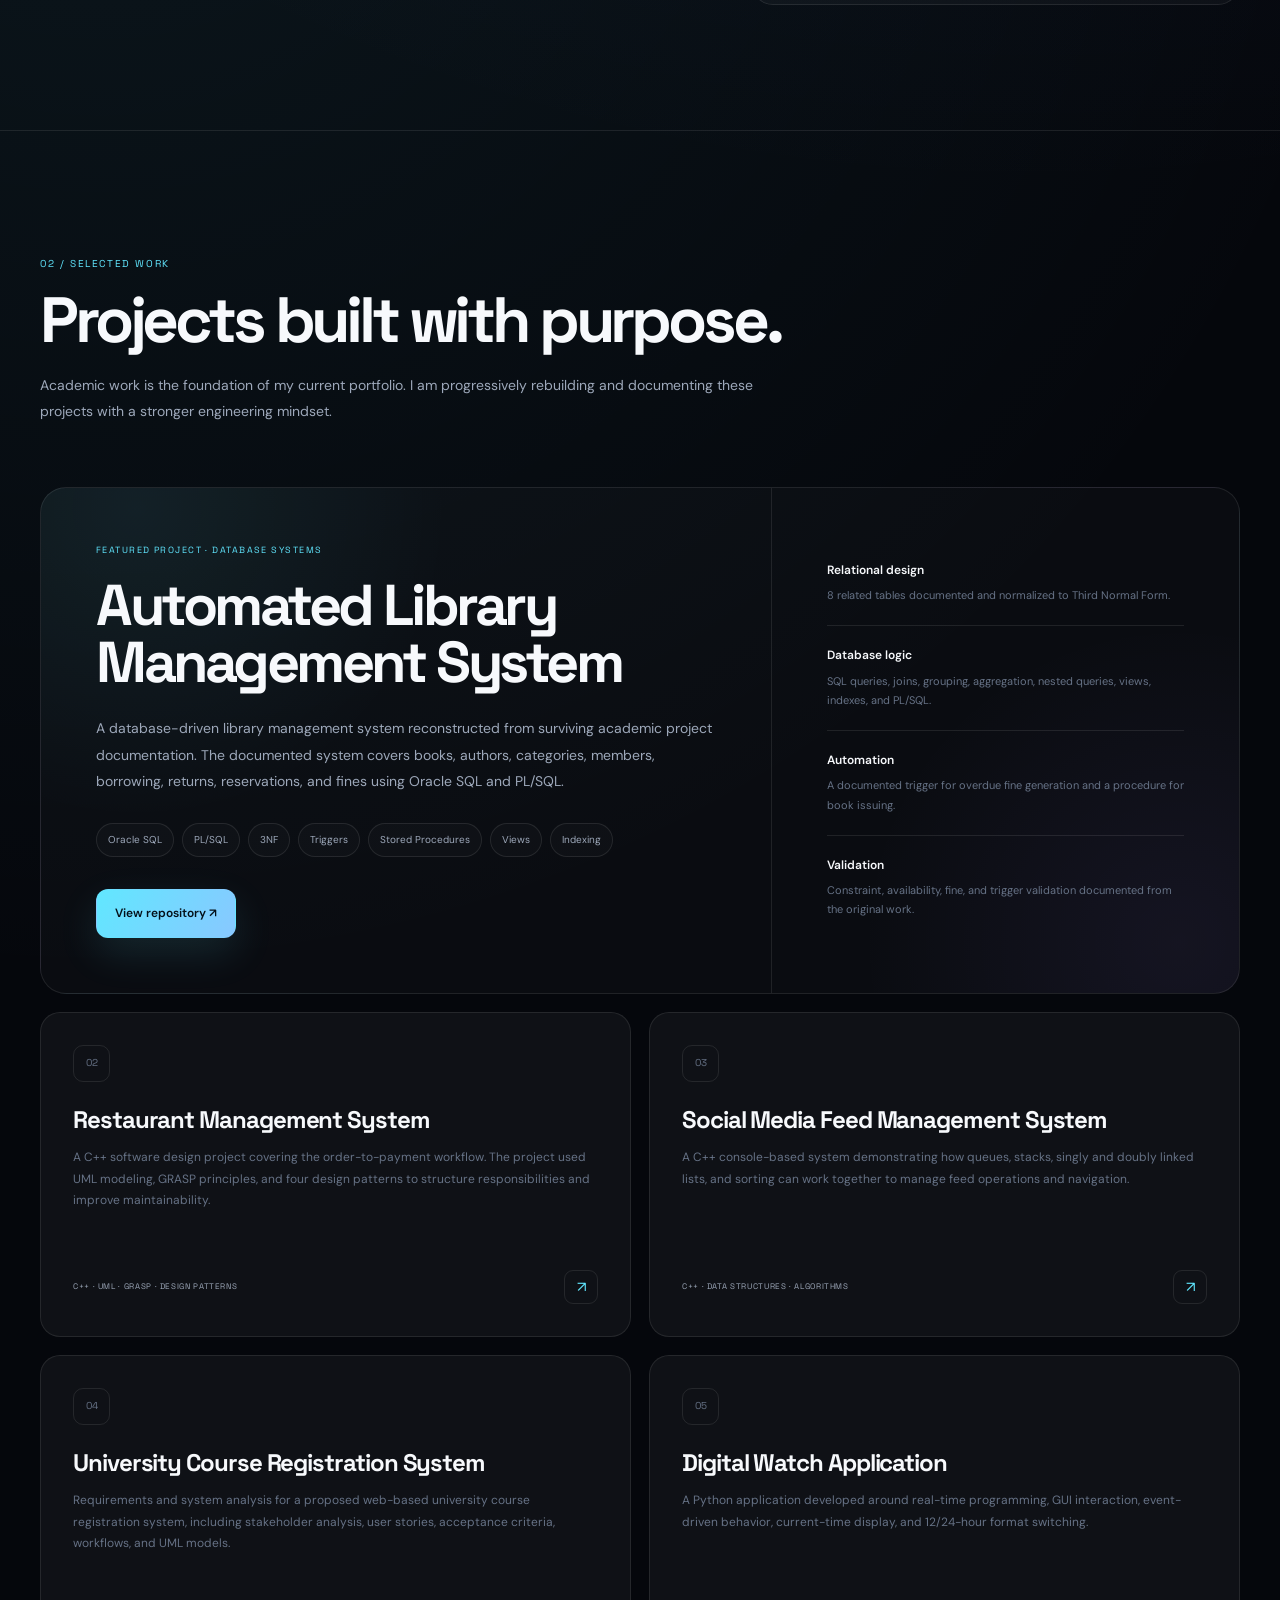
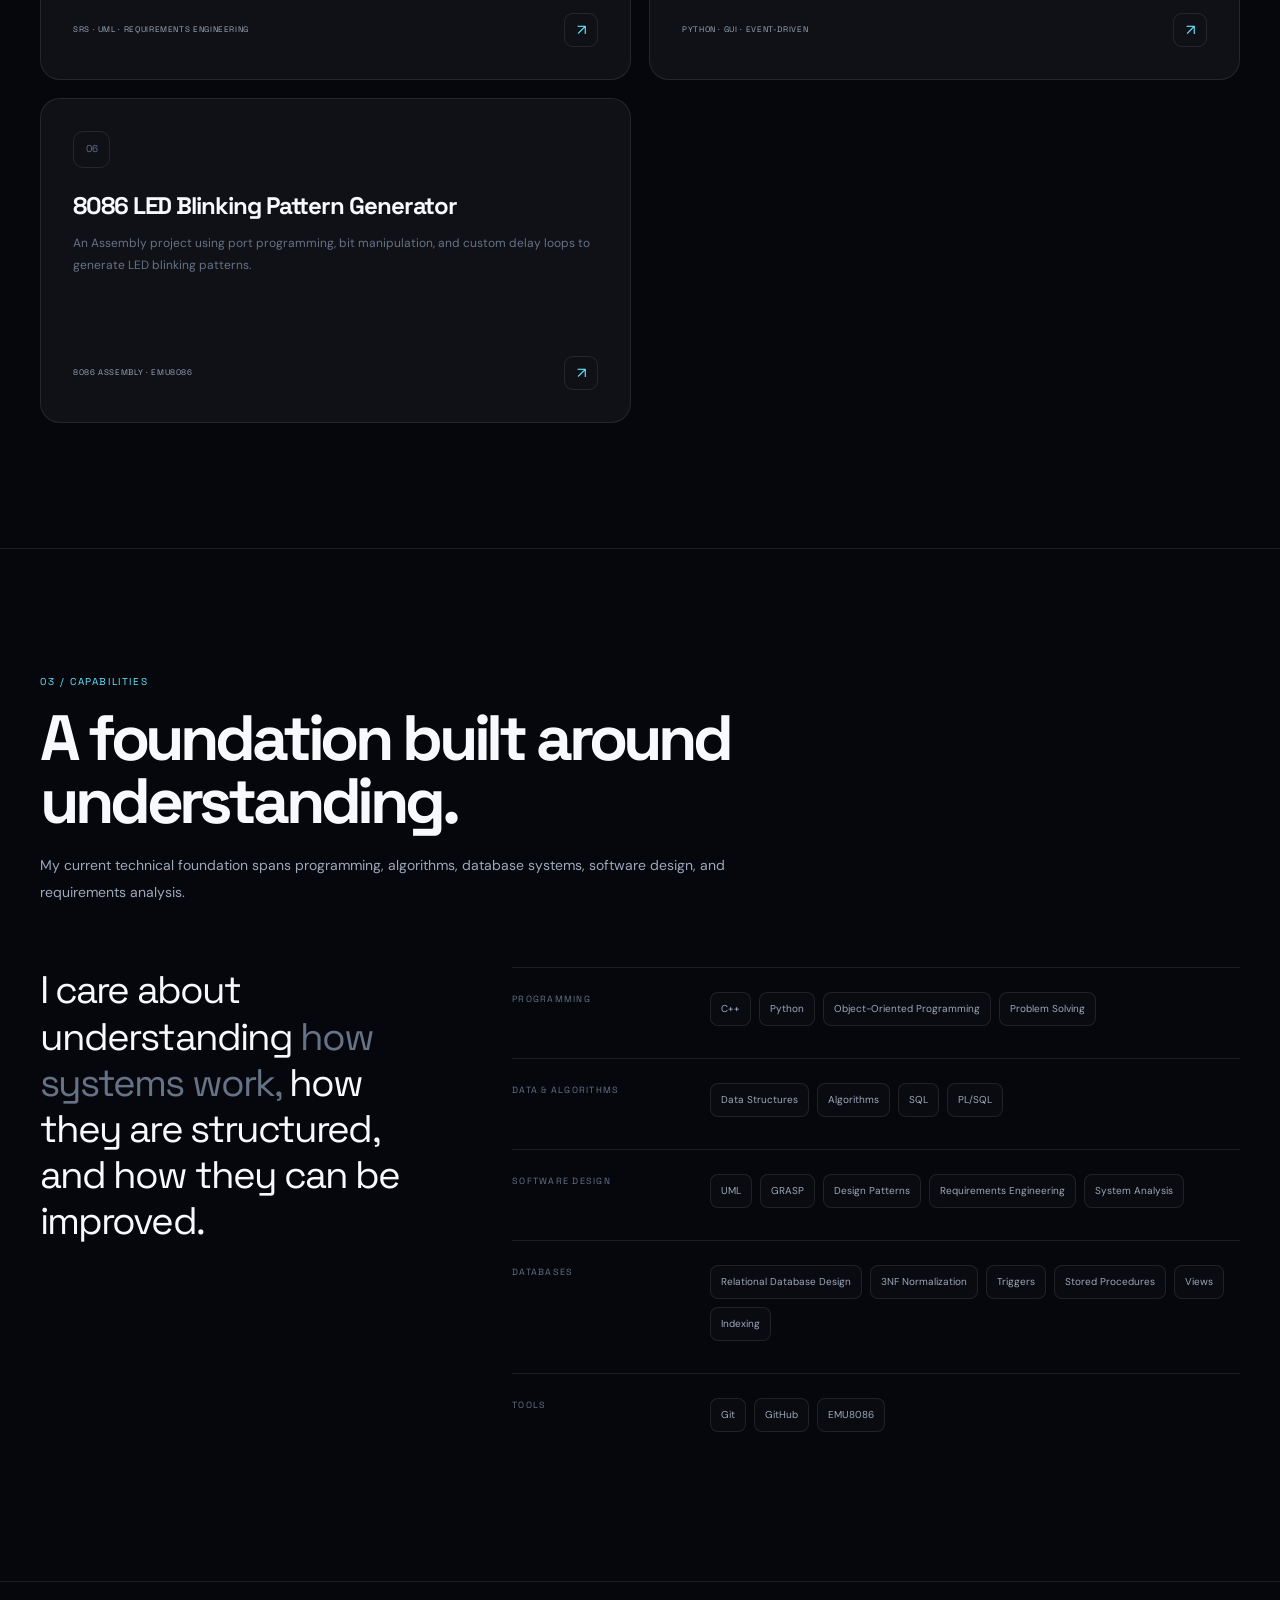
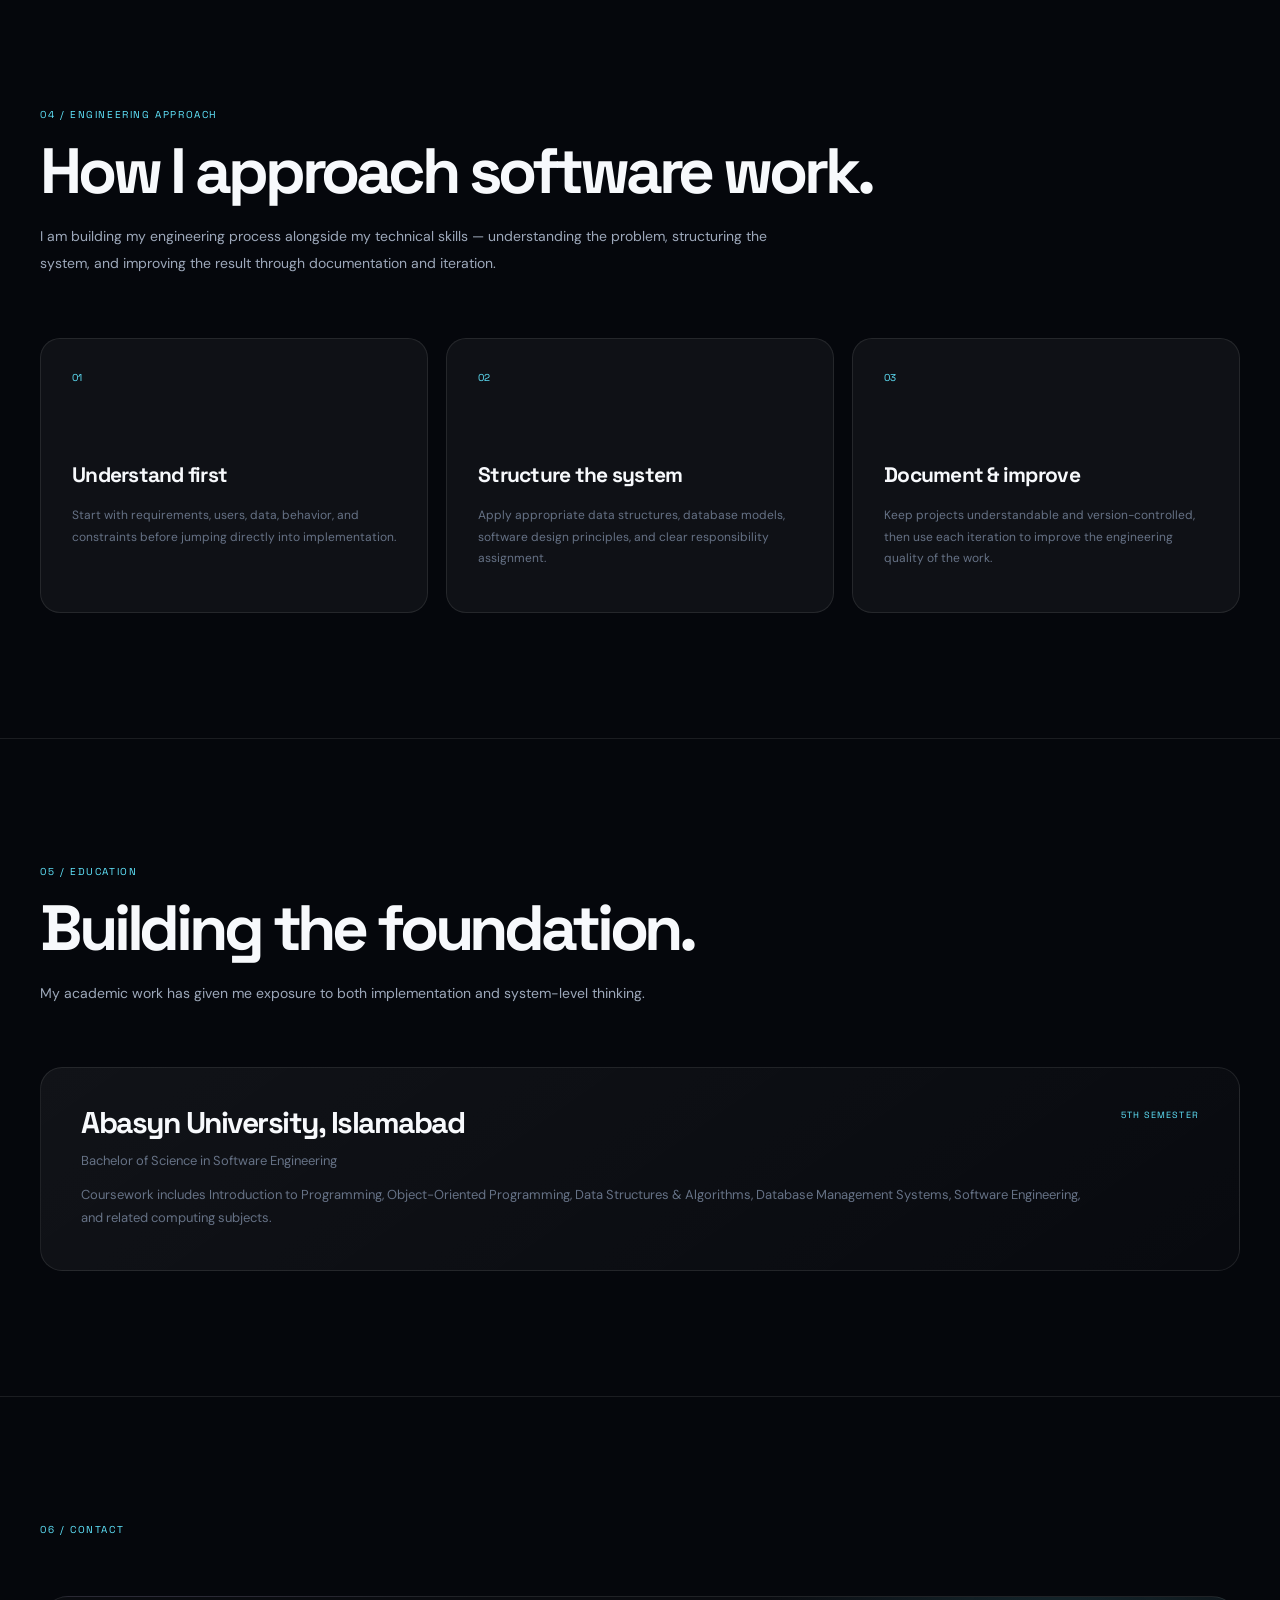
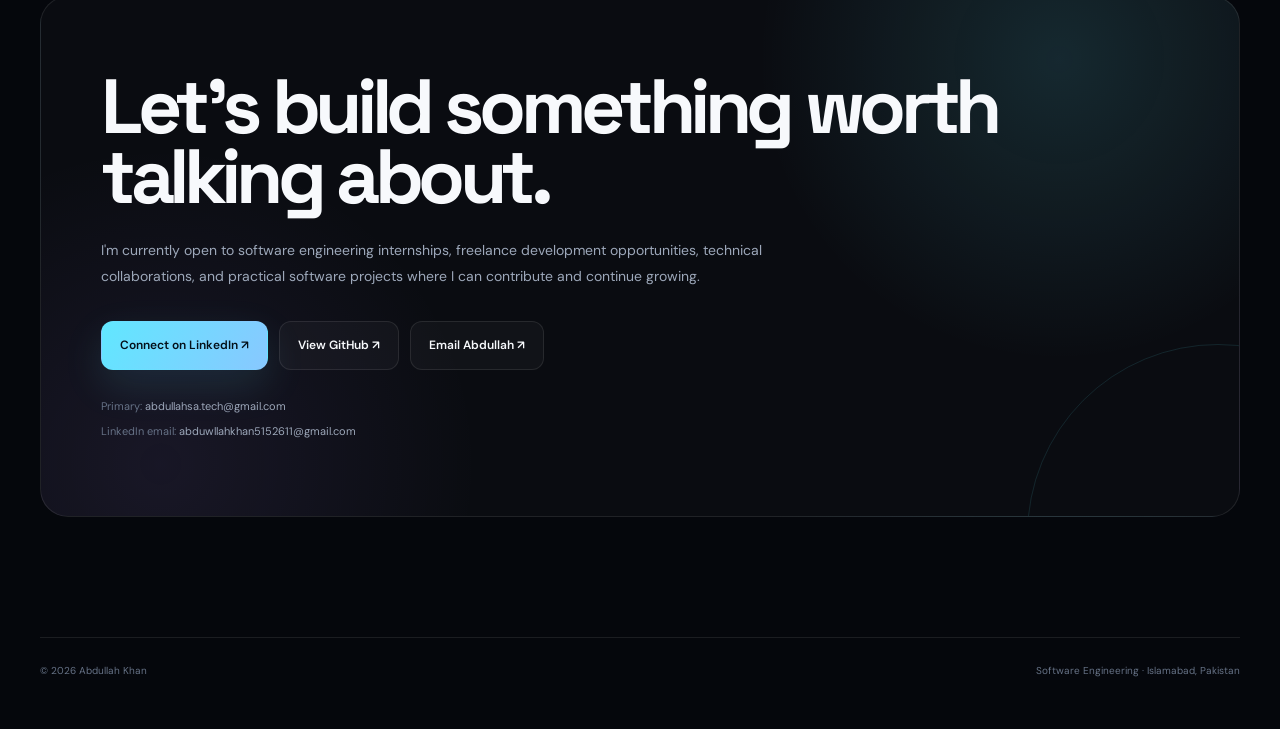
==== commit a14ba0da: "Build professional portfolio structure" ====
--- a/index.html
+++ b/index.html
@@ -4,1472 +4,17 @@
     <meta charset="UTF-8">
     <meta name="viewport" content="width=device-width, initial-scale=1.0">
 
-    <title>Abdullah Khan — Software Engineering Student</title>
+    <title>Abdullah Khan — Software Engineering</title>
 
     <meta
         name="description"
-        content="Abdullah Khan — Software Engineering student at Abasyn University, Islamabad, building practical software systems with C++, Python, SQL and software design."
+        content="Abdullah Khan — Software Engineering student at Abasyn University, Islamabad. C++, Python, SQL, software design, database systems and practical project work."
     >
 
-    <meta name="theme-color" content="#070b14">
-
-    <link rel="preconnect" href="https://fonts.googleapis.com">
-    <link rel="preconnect" href="https://fonts.gstatic.com" crossorigin>
-
-    <link
-        href="https://fonts.googleapis.com/css2?family=DM+Sans:wght@400;500;600;700&family=Space+Grotesk:wght@400;500;600;700&display=swap"
-        rel="stylesheet"
-    >
-
-    <style>
-
-        :root {
-            --bg: #070b14;
-            --bg-soft: #0b1120;
-            --panel: rgba(255, 255, 255, 0.045);
-            --panel-hover: rgba(255, 255, 255, 0.075);
-
-            --text: #f5f7fb;
-            --text-soft: #b8c1d1;
-            --text-muted: #748096;
-
-            --border: rgba(255, 255, 255, 0.09);
-            --border-strong: rgba(255, 255, 255, 0.16);
-
-            --cyan: #55d6ff;
-            --blue: #6c8cff;
-            --violet: #9b7cff;
-
-            --max-width: 1180px;
-        }
-
-        * {
-            margin: 0;
-            padding: 0;
-            box-sizing: border-box;
-        }
-
-        html {
-            scroll-behavior: smooth;
-        }
-
-        body {
-            background:
-                radial-gradient(
-                    circle at 85% 5%,
-                    rgba(108, 140, 255, 0.13),
-                    transparent 25%
-                ),
-                radial-gradient(
-                    circle at 15% 20%,
-                    rgba(85, 214, 255, 0.07),
-                    transparent 22%
-                ),
-                var(--bg);
-
-            color: var(--text);
-
-            font-family:
-                "DM Sans",
-                Arial,
-                sans-serif;
-
-            line-height: 1.6;
-            overflow-x: hidden;
-        }
-
-        body::before {
-            content: "";
-            position: fixed;
-            inset: 0;
-
-            pointer-events: none;
-            z-index: -1;
-
-            background-image:
-                linear-gradient(
-                    rgba(255,255,255,0.018) 1px,
-                    transparent 1px
-                ),
-                linear-gradient(
-                    90deg,
-                    rgba(255,255,255,0.018) 1px,
-                    transparent 1px
-                );
-
-            background-size: 70px 70px;
-
-            mask-image: linear-gradient(
-                to bottom,
-                black 0%,
-                rgba(0,0,0,.65) 55%,
-                transparent 100%
-            );
-        }
-
-        a {
-            color: inherit;
-            text-decoration: none;
-        }
-
-        ::selection {
-            background: rgba(85, 214, 255, 0.25);
-            color: white;
-        }
-
-        .container {
-            width: min(
-                var(--max-width),
-                calc(100% - 42px)
-            );
-
-            margin-inline: auto;
-        }
-
-
-        /* =========================
-           NAVIGATION
-        ========================= */
-
-        .nav {
-            position: sticky;
-            top: 0;
-            z-index: 1000;
-
-            background: rgba(7, 11, 20, 0.75);
-
-            backdrop-filter: blur(18px);
-            -webkit-backdrop-filter: blur(18px);
-
-            border-bottom: 1px solid var(--border);
-        }
-
-        .nav-inner {
-            min-height: 76px;
-
-            display: flex;
-            align-items: center;
-            justify-content: space-between;
-        }
-
-        .brand {
-            font-family: "Space Grotesk", sans-serif;
-
-            font-size: 18px;
-            font-weight: 700;
-            letter-spacing: -0.04em;
-        }
-
-        .brand-dot {
-            color: var(--cyan);
-        }
-
-        .nav-links {
-            display: flex;
-            align-items: center;
-            gap: 30px;
-
-            list-style: none;
-        }
-
-        .nav-links a {
-            color: var(--text-soft);
-            font-size: 13px;
-
-            transition: color .25s ease;
-        }
-
-        .nav-links a:hover {
-            color: var(--text);
-        }
-
-        .nav-button {
-            display: inline-flex;
-            align-items: center;
-
-            padding: 11px 17px;
-
-            border: 1px solid var(--border);
-            border-radius: 999px;
-
-            font-size: 13px;
-            font-weight: 600;
-
-            background: rgba(255,255,255,.025);
-
-            transition:
-                .25s ease;
-        }
-
-        .nav-button:hover {
-            border-color: rgba(85,214,255,.45);
-            background: rgba(85,214,255,.07);
-            transform: translateY(-2px);
-        }
-
-
-        /* =========================
-           HERO
-        ========================= */
-
-        .hero {
-            min-height: calc(100vh - 76px);
-
-            display: flex;
-            align-items: center;
-
-            padding: 105px 0 120px;
-
-            position: relative;
-        }
-
-        .hero-glow {
-            position: absolute;
-
-            width: 430px;
-            height: 430px;
-
-            right: -140px;
-            top: 50px;
-
-            border-radius: 50%;
-
-            background:
-                radial-gradient(
-                    circle,
-                    rgba(108,140,255,.16),
-                    transparent 68%
-                );
-
-            filter: blur(15px);
-
-            pointer-events: none;
-        }
-
-        .hero-layout {
-            display: grid;
-
-            grid-template-columns:
-                minmax(0, 1.35fr)
-                minmax(280px, .65fr);
-
-            gap: 80px;
-
-            align-items: center;
-        }
-
-        .eyebrow {
-            display: inline-flex;
-            align-items: center;
-            gap: 10px;
-
-            margin-bottom: 28px;
-
-            color: var(--text-muted);
-
-            font-family:
-                "Space Grotesk",
-                sans-serif;
-
-            font-size: 11px;
-
-            letter-spacing: .16em;
-            text-transform: uppercase;
-        }
-
-        .eyebrow-dot {
-            width: 8px;
-            height: 8px;
-
-            border-radius: 50%;
-
-            background: var(--cyan);
-
-            box-shadow:
-                0 0 0 5px rgba(85,214,255,.08),
-                0 0 24px rgba(85,214,255,.5);
-        }
-
-        .hero h1 {
-            max-width: 900px;
-
-            font-family:
-                "Space Grotesk",
-                sans-serif;
-
-            font-size:
-                clamp(4rem, 8vw, 7.5rem);
-
-            font-weight: 700;
-
-            line-height: .9;
-
-            letter-spacing: -.075em;
-
-            margin-bottom: 35px;
-        }
-
-        .gradient-text {
-            background:
-                linear-gradient(
-                    100deg,
-                    var(--cyan),
-                    var(--blue) 55%,
-                    var(--violet)
-                );
-
-            -webkit-background-clip: text;
-            background-clip: text;
-
-            color: transparent;
-        }
-
-        .hero-description {
-            max-width: 720px;
-
-            color: var(--text-soft);
-
-            font-size:
-                clamp(1rem, 1.5vw, 1.18rem);
-
-            line-height: 1.85;
-
-            margin-bottom: 35px;
-        }
-
-        .hero-actions {
-            display: flex;
-            flex-wrap: wrap;
-            gap: 12px;
-        }
-
-        .button {
-            display: inline-flex;
-            align-items: center;
-            justify-content: center;
-            gap: 10px;
-
-            min-height: 50px;
-
-            padding: 0 19px;
-
-            border-radius: 12px;
-
-            border: 1px solid var(--border);
-
-            font-size: 13px;
-            font-weight: 600;
-
-            background: rgba(255,255,255,.035);
-
-            transition:
-                transform .25s ease,
-                border-color .25s ease,
-                background .25s ease,
-                box-shadow .25s ease;
-        }
-
-        .button:hover {
-            transform: translateY(-3px);
-
-            border-color:
-                rgba(255,255,255,.2);
-
-            background:
-                rgba(255,255,255,.07);
-        }
-
-        .button-primary {
-            color: #041018;
-
-            border: none;
-
-            background:
-                linear-gradient(
-                    120deg,
-                    var(--cyan),
-                    #7bc3ff
-                );
-
-            box-shadow:
-                0 12px 35px rgba(85,214,255,.14);
-        }
-
-        .button-primary:hover {
-            background:
-                linear-gradient(
-                    120deg,
-                    #72dcff,
-                    #91caff
-                );
-
-            box-shadow:
-                0 18px 45px rgba(85,214,255,.22);
-        }
-
-        .hero-side {
-            position: relative;
-
-            padding: 28px;
-
-            border:
-                1px solid var(--border);
-
-            border-radius: 22px;
-
-            background:
-                linear-gradient(
-                    145deg,
-                    rgba(255,255,255,.055),
-                    rgba(255,255,255,.018)
-                );
-
-            box-shadow:
-                0 30px 80px rgba(0,0,0,.28);
-        }
-
-        .hero-side::before {
-            content: "";
-
-            position: absolute;
-
-            width: 90px;
-            height: 90px;
-
-            top: -25px;
-            right: -25px;
-
-            border-radius: 50%;
-
-            background:
-                radial-gradient(
-                    circle,
-                    rgba(155,124,255,.25),
-                    transparent 65%
-                );
-
-            filter: blur(6px);
-
-            pointer-events: none;
-        }
-
-        .side-label {
-            color: var(--text-muted);
-
-            font-family:
-                "Space Grotesk",
-                sans-serif;
-
-            font-size: 10px;
-
-            letter-spacing: .14em;
-            text-transform: uppercase;
-
-            margin-bottom: 18px;
-        }
-
-        .hero-side h3 {
-            font-family:
-                "Space Grotesk",
-                sans-serif;
-
-            font-size: 23px;
-            line-height: 1.25;
-
-            letter-spacing: -.035em;
-
-            margin-bottom: 16px;
-        }
-
-        .hero-side p {
-            color: var(--text-muted);
-
-            font-size: 13px;
-
-            line-height: 1.8;
-        }
-
-        .hero-side-line {
-            width: 100%;
-            height: 1px;
-
-            background: var(--border);
-
-            margin: 24px 0;
-        }
-
-        .focus-list {
-            display: grid;
-            gap: 13px;
-        }
-
-        .focus-item {
-            display: flex;
-            align-items: center;
-            gap: 11px;
-
-            color: var(--text-soft);
-
-            font-size: 12px;
-        }
-
-        .focus-check {
-            width: 7px;
-            height: 7px;
-
-            border-radius: 50%;
-
-            background: var(--cyan);
-        }
-
-        .scroll-hint {
-            margin-top: 85px;
-
-            display: flex;
-            align-items: center;
-            gap: 12px;
-
-            color: var(--text-muted);
-
-            font-family:
-                "Space Grotesk",
-                sans-serif;
-
-            font-size: 10px;
-
-            text-transform: uppercase;
-            letter-spacing: .14em;
-        }
-
-        .scroll-line {
-            width: 45px;
-            height: 1px;
-
-            background:
-                linear-gradient(
-                    90deg,
-                    var(--cyan),
-                    transparent
-                );
-        }
-
-
-        /* =========================
-           SECTIONS
-        ========================= */
-
-        section {
-            padding: 125px 0;
-
-            border-top:
-                1px solid var(--border);
-        }
-
-        .section-label {
-            color: var(--cyan);
-
-            font-family:
-                "Space Grotesk",
-                sans-serif;
-
-            font-size: 11px;
-
-            text-transform: uppercase;
-            letter-spacing: .15em;
-
-            margin-bottom: 18px;
-        }
-
-        .section-title {
-            max-width: 850px;
-
-            font-family:
-                "Space Grotesk",
-                sans-serif;
-
-            font-size:
-                clamp(2.4rem, 5vw, 4.4rem);
-
-            line-height: 1;
-
-            letter-spacing: -.06em;
-        }
-
-        .section-intro {
-            max-width: 720px;
-
-            margin-top: 20px;
-
-            color: var(--text-soft);
-
-            font-size: 15px;
-            line-height: 1.85;
-        }
-
-
-        /* =========================
-           ABOUT
-        ========================= */
-
-        .about-layout {
-            display: grid;
-
-            grid-template-columns:
-                1.15fr
-                .85fr;
-
-            gap: 75px;
-
-            margin-top: 65px;
-        }
-
-        .about-copy {
-            color: var(--text-soft);
-
-            font-size: 17px;
-
-            line-height: 1.95;
-        }
-
-        .about-copy strong {
-            color: var(--text);
-        }
-
-        .profile-card {
-            padding: 28px;
-
-            border:
-                1px solid var(--border);
-
-            border-radius: 20px;
-
-            background:
-                linear-gradient(
-                    145deg,
-                    rgba(255,255,255,.055),
-                    rgba(255,255,255,.015)
-                );
-        }
-
-        .profile-heading {
-            color: var(--text-muted);
-
-            font-size: 10px;
-
-            font-family:
-                "Space Grotesk",
-                sans-serif;
-
-            text-transform: uppercase;
-            letter-spacing: .14em;
-
-            margin-bottom: 22px;
-        }
-
-        .profile-row {
-            display: flex;
-            justify-content: space-between;
-
-            gap: 20px;
-
-            padding: 16px 0;
-
-            border-top:
-                1px solid var(--border);
-        }
-
-        .profile-key {
-            color: var(--text-muted);
-
-            font-size: 12px;
-        }
-
-        .profile-value {
-            color: var(--text);
-
-            font-size: 12px;
-
-            text-align: right;
-        }
-
-
-        /* =========================
-           FEATURED PROJECT
-        ========================= */
-
-        .featured {
-            margin-top: 65px;
-
-            border:
-                1px solid var(--border);
-
-            border-radius: 25px;
-
-            overflow: hidden;
-
-            display: grid;
-
-            grid-template-columns:
-                1.22fr
-                .78fr;
-
-            background:
-                linear-gradient(
-                    145deg,
-                    rgba(85,214,255,.055),
-                    rgba(155,124,255,.025) 45%,
-                    rgba(255,255,255,.018)
-                );
-        }
-
-        .featured-main {
-            padding: 54px;
-
-            border-right:
-                1px solid var(--border);
-        }
-
-        .project-meta {
-            color: var(--cyan);
-
-            font-family:
-                "Space Grotesk",
-                sans-serif;
-
-            font-size: 10px;
-
-            text-transform: uppercase;
-            letter-spacing: .15em;
-
-            margin-bottom: 20px;
-        }
-
-        .featured h3 {
-            font-family:
-                "Space Grotesk",
-                sans-serif;
-
-            font-size:
-                clamp(2.4rem, 4.5vw, 4.2rem);
-
-            line-height: 1;
-
-            letter-spacing: -.06em;
-
-            margin-bottom: 25px;
-        }
-
-        .featured-description {
-            max-width: 700px;
-
-            color: var(--text-soft);
-
-            font-size: 14px;
-
-            line-height: 1.9;
-
-            margin-bottom: 28px;
-        }
-
-        .tags {
-            display: flex;
-            flex-wrap: wrap;
-
-            gap: 8px;
-
-            margin-bottom: 32px;
-        }
-
-        .tag {
-            padding: 8px 11px;
-
-            border:
-                1px solid var(--border);
-
-            border-radius: 999px;
-
-            color: var(--text-soft);
-
-            font-size: 10px;
-        }
-
-        .featured-side {
-            padding: 54px;
-
-            display: flex;
-
-            flex-direction: column;
-
-            justify-content: space-between;
-
-            gap: 35px;
-        }
-
-        .feature-block {
-            padding-bottom: 21px;
-
-            border-bottom:
-                1px solid var(--border);
-        }
-
-        .feature-block:last-child {
-            border-bottom: none;
-            padding-bottom: 0;
-        }
-
-        .feature-title {
-            color: var(--text);
-
-            font-size: 13px;
-
-            font-weight: 600;
-
-            margin-bottom: 6px;
-        }
-
-        .feature-description {
-            color: var(--text-muted);
-
-            font-size: 12px;
-
-            line-height: 1.7;
-        }
-
-
-        /* =========================
-           PROJECT GRID
-        ========================= */
-
-        .project-grid {
-            margin-top: 18px;
-
-            display: grid;
-
-            grid-template-columns:
-                repeat(2, 1fr);
-
-            gap: 18px;
-        }
-
-        .project-card {
-            min-height: 330px;
-
-            padding: 32px;
-
-            border:
-                1px solid var(--border);
-
-            border-radius: 20px;
-
-            background: var(--panel);
-
-            display: flex;
-
-            flex-direction: column;
-
-            justify-content: space-between;
-
-            transition:
-                transform .3s ease,
-                border-color .3s ease,
-                background .3s ease,
-                box-shadow .3s ease;
-        }
-
-        .project-card:hover {
-            transform: translateY(-6px);
-
-            border-color:
-                rgba(108,140,255,.25);
-
-            background:
-                var(--panel-hover);
-
-            box-shadow:
-                0 25px 70px rgba(0,0,0,.23);
-        }
-
-        .project-number {
-            display: inline-flex;
-
-            width: 36px;
-            height: 36px;
-
-            align-items: center;
-            justify-content: center;
-
-            border:
-                1px solid var(--border);
-
-            border-radius: 10px;
-
-            color: var(--text-muted);
-
-            font-family:
-                "Space Grotesk",
-                sans-serif;
-
-            font-size: 11px;
-        }
-
-        .project-card h3 {
-            font-family:
-                "Space Grotesk",
-                sans-serif;
-
-            font-size: 24px;
-
-            line-height: 1.12;
-
-            letter-spacing: -.045em;
-
-            margin-top: 25px;
-            margin-bottom: 14px;
-        }
-
-        .project-card p {
-            color: var(--text-muted);
-
-            font-size: 13px;
-
-            line-height: 1.8;
-        }
-
-        .project-footer {
-            display: flex;
-
-            align-items: center;
-            justify-content: space-between;
-
-            gap: 20px;
-
-            margin-top: 32px;
-        }
-
-        .project-stack {
-            color: var(--text-soft);
-
-            font-family:
-                "Space Grotesk",
-                sans-serif;
-
-            font-size: 9px;
-
-            letter-spacing: .07em;
-        }
-
-        .project-arrow {
-            width: 34px;
-            height: 34px;
-
-            display: inline-flex;
-
-            align-items: center;
-            justify-content: center;
-
-            border:
-                1px solid var(--border);
-
-            border-radius: 9px;
-
-            color: var(--cyan);
-
-            transition: .25s ease;
-        }
-
-        .project-card:hover .project-arrow {
-            border-color:
-                rgba(85,214,255,.4);
-
-            background:
-                rgba(85,214,255,.08);
-        }
-
-
-        /* =========================
-           SKILLS
-        ========================= */
-
-        .skills-layout {
-            margin-top: 65px;
-
-            display: grid;
-
-            grid-template-columns:
-                .72fr
-                1.28fr;
-
-            gap: 75px;
-        }
-
-        .skills-statement {
-            font-family:
-                "Space Grotesk",
-                sans-serif;
-
-            font-size:
-                clamp(1.7rem, 3vw, 2.7rem);
-
-            line-height: 1.25;
-
-            letter-spacing: -.05em;
-        }
-
-        .skills-statement span {
-            color: var(--text-muted);
-        }
-
-        .skill-groups {
-            display: grid;
-
-            gap: 12px;
-        }
-
-        .skill-group {
-            padding: 24px 0;
-
-            border-top:
-                1px solid var(--border);
-
-            display: grid;
-
-            grid-template-columns:
-                175px
-                1fr;
-
-            gap: 25px;
-        }
-
-        .skill-name {
-            color: var(--text-muted);
-
-            font-family:
-                "Space Grotesk",
-                sans-serif;
-
-            font-size: 10px;
-
-            text-transform: uppercase;
-            letter-spacing: .12em;
-        }
-
-        .skill-list {
-            display: flex;
-
-            flex-wrap: wrap;
-
-            gap: 8px;
-        }
-
-        .skill {
-            padding: 8px 10px;
-
-            color: var(--text-soft);
-
-            border:
-                1px solid var(--border);
-
-            border-radius: 8px;
-
-            font-size: 11px;
-
-            background:
-                rgba(255,255,255,.018);
-        }
-
-
-        /* =========================
-           APPROACH
-        ========================= */
-
-        .approach-grid {
-            margin-top: 60px;
-
-            display: grid;
-
-            grid-template-columns:
-                repeat(3, 1fr);
-
-            gap: 18px;
-        }
-
-        .approach-card {
-            min-height: 275px;
-
-            padding: 30px;
-
-            border:
-                1px solid var(--border);
-
-            border-radius: 20px;
-
-            background: var(--panel);
-        }
-
-        .approach-number {
-            color: var(--cyan);
-
-            font-family:
-                "Space Grotesk",
-                sans-serif;
-
-            font-size: 11px;
-        }
-
-        .approach-card h3 {
-            margin-top: 75px;
-            margin-bottom: 13px;
-
-            font-family:
-                "Space Grotesk",
-                sans-serif;
-
-            font-size: 21px;
-
-            letter-spacing: -.035em;
-        }
-
-        .approach-card p {
-            color: var(--text-muted);
-
-            font-size: 12px;
-
-            line-height: 1.8;
-        }
-
-
-        /* =========================
-           EDUCATION
-        ========================= */
-
-        .education-card {
-            margin-top: 60px;
-
-            padding: 40px;
-
-            display: grid;
-
-            grid-template-columns:
-                1fr
-                auto;
-
-            gap: 35px;
-
-            border:
-                1px solid var(--border);
-
-            border-radius: 22px;
-
-            background:
-                linear-gradient(
-                    145deg,
-                    rgba(255,255,255,.05),
-                    rgba(255,255,255,.015)
-                );
-        }
-
-        .education-card h3 {
-            font-family:
-                "Space Grotesk",
-                sans-serif;
-
-            font-size: 30px;
-
-            letter-spacing: -.05em;
-        }
-
-        .education-card p {
-            margin-top: 10px;
-
-            color: var(--text-muted);
-
-            font-size: 13px;
-
-            line-height: 1.8;
-        }
-
-        .education-status {
-            color: var(--cyan);
-
-            font-family:
-                "Space Grotesk",
-                sans-serif;
-
-            font-size: 10px;
-
-            text-transform: uppercase;
-
-            letter-spacing: .12em;
-
-            white-space: nowrap;
-        }
-
-
-        /* =========================
-           CONTACT
-        ========================= */
-
-        .contact-box {
-            position: relative;
-
-            overflow: hidden;
-
-            margin-top: 55px;
-
-            padding: 75px 60px;
-
-            border:
-                1px solid var(--border);
-
-            border-radius: 28px;
-
-            background:
-                radial-gradient(
-                    circle at 86% 15%,
-                    rgba(85,214,255,.13),
-                    transparent 28%
-                ),
-                radial-gradient(
-                    circle at 10% 90%,
-                    rgba(155,124,255,.08),
-                    transparent 25%
-                ),
-                rgba(255,255,255,.025);
-        }
-
-        .contact-box::after {
-            content: "";
-
-            position: absolute;
-
-            width: 400px;
-            height: 400px;
-
-            right: -170px;
-            bottom: -230px;
-
-            border-radius: 50%;
-
-            border:
-                1px solid rgba(85,214,255,.1);
-        }
-
-        .contact-box h2 {
-            max-width: 850px;
-
-            font-family:
-                "Space Grotesk",
-                sans-serif;
-
-            font-size:
-                clamp(2.8rem, 6vw, 5.5rem);
-
-            line-height: .95;
-
-            letter-spacing: -.065em;
-
-            margin-bottom: 25px;
-        }
-
-        .contact-box p {
-            max-width: 680px;
-
-            color: var(--text-soft);
-
-            font-size: 14px;
-
-            line-height: 1.85;
-
-            margin-bottom: 30px;
-        }
-
-        .contact-links {
-            display: flex;
-
-            flex-wrap: wrap;
-
-            gap: 11px;
-        }
-
-
-        /* =========================
-           FOOTER
-        ========================= */
-
-        footer {
-            padding: 32px 0 55px;
-
-            color: var(--text-muted);
-
-            font-size: 11px;
-        }
-
-        .footer-inner {
-            display: flex;
-
-            justify-content: space-between;
-
-            gap: 20px;
-
-            padding-top: 25px;
-
-            border-top:
-                1px solid var(--border);
-        }
-
-
-        /* =========================
-           ANIMATION
-        ========================= */
-
-        @keyframes fadeUp {
-            from {
-                opacity: 0;
-                transform: translateY(22px);
-            }
-
-            to {
-                opacity: 1;
-                transform: translateY(0);
-            }
-        }
-
-        .hero-content > * {
-            animation:
-                fadeUp .8s ease both;
-        }
-
-        .eyebrow {
-            animation-delay: .05s;
-        }
-
-        .hero h1 {
-            animation-delay: .12s;
-        }
-
-        .hero-description {
-            animation-delay: .2s;
-        }
-
-        .hero-actions {
-            animation-delay: .28s;
-        }
-
-        .scroll-hint {
-            animation-delay: .35s;
-        }
-
-        .hero-side {
-            animation:
-                fadeUp .9s .2s ease both;
-        }
-
-
-        /* =========================
-           RESPONSIVE
-        ========================= */
-
-        @media (max-width: 950px) {
-
-            .nav-links {
-                display: none;
-            }
-
-            .hero-layout,
-            .about-layout,
-            .featured,
-            .skills-layout {
-                grid-template-columns: 1fr;
-            }
-
-            .hero-side {
-                max-width: 600px;
-            }
-
-            .featured-main {
-                border-right: none;
-
-                border-bottom:
-                    1px solid var(--border);
-            }
-
-            .skill-group {
-                grid-template-columns: 1fr;
-                gap: 15px;
-            }
-
-            .project-grid,
-            .approach-grid {
-                grid-template-columns: 1fr;
-            }
-
-            .education-card {
-                grid-template-columns: 1fr;
-            }
-
-            .education-status {
-                white-space: normal;
-            }
-        }
-
-
-        @media (max-width: 650px) {
-
-            .container {
-                width:
-                    calc(100% - 28px);
-            }
-
-            .hero {
-                padding: 80px 0 90px;
-            }
-
-            .hero h1 {
-                font-size:
-                    clamp(3.2rem, 17vw, 5rem);
-            }
-
-            section {
-                padding: 90px 0;
-            }
-
-            .featured-main,
-            .featured-side {
-                padding: 30px;
-            }
-
-            .project-card {
-                padding: 25px;
-            }
-
-            .education-card,
-            .contact-box {
-                padding: 30px;
-            }
-
-            .footer-inner {
-                flex-direction: column;
-            }
-        }
-
-
-        @media (prefers-reduced-motion: reduce) {
-
-            html {
-                scroll-behavior: auto;
-            }
-
-            *,
-            *::before,
-            *::after {
-                animation: none !important;
-                transition: none !important;
-            }
-        }
-
-    </style>
+    <meta name="theme-color" content="#05070c">
+
+    <link rel="stylesheet" href="style.css">
 </head>
-
 
 <body>
 
@@ -1481,20 +26,34 @@
 
         <div class="container nav-inner">
 
-            <a class="brand" href="#top">
+            <a href="#top" class="brand">
                 Abdullah<span class="brand-dot">.</span>
             </a>
 
             <ul class="nav-links">
-                <li><a href="#about">About</a></li>
-                <li><a href="#work">Work</a></li>
-                <li><a href="#skills">Skills</a></li>
-                <li><a href="#education">Education</a></li>
-                <li><a href="#contact">Contact</a></li>
+                <li>
+                    <a href="#about">About</a>
+                </li>
+
+                <li>
+                    <a href="#work">Work</a>
+                </li>
+
+                <li>
+                    <a href="#skills">Skills</a>
+                </li>
+
+                <li>
+                    <a href="#education">Education</a>
+                </li>
+
+                <li>
+                    <a href="#contact">Contact</a>
+                </li>
             </ul>
 
             <a
-                class="nav-button"
+                class="nav-cta"
                 href="https://www.linkedin.com/in/abdullah-khan-0773aa349/"
                 target="_blank"
                 rel="noopener noreferrer"
@@ -1509,15 +68,12 @@
 
     <main id="top">
 
-
         <!-- =========================
              HERO
         ========================== -->
 
         <header class="hero">
 
-            <div class="hero-glow"></div>
-
             <div class="container hero-layout">
 
                 <div class="hero-content">
@@ -1525,42 +81,39 @@
                     <div class="eyebrow">
                         <span class="eyebrow-dot"></span>
 
-                        5th Semester
-                        ·
-                        Software Engineering
-                        ·
-                        Islamabad
+                        5th Semester · Software Engineering · Islamabad
                     </div>
 
 
                     <h1>
-                        Building software
+                        Abdullah Khan
+                        <br>
+
                         <span class="gradient-text">
-                            with intent.
+                            Software Engineering.
                         </span>
                     </h1>
 
 
                     <p class="hero-description">
-                        I'm Abdullah Khan, a Software Engineering student at
-                        Abasyn University focused on turning programming,
-                        database, and software design fundamentals into
-                        practical, well-structured software projects.
+                        I build software systems with a focus on understanding
+                        how they work — from programming and data structures to
+                        databases, software design, and system analysis.
                     </p>
 
 
                     <div class="hero-actions">
 
                         <a
+                            href="#work"
                             class="button button-primary"
-                            href="#work"
                         >
                             Explore my work ↓
                         </a>
 
                         <a
+                            href="https://github.com/abdullahsatech-eng"
                             class="button"
-                            href="https://github.com/abdullahsatech-eng"
                             target="_blank"
                             rel="noopener noreferrer"
                         >
@@ -1568,8 +121,8 @@
                         </a>
 
                         <a
+                            href="https://www.linkedin.com/in/abdullah-khan-0773aa349/"
                             class="button"
-                            href="https://www.linkedin.com/in/abdullah-khan-0773aa349/"
                             target="_blank"
                             rel="noopener noreferrer"
                         >
@@ -1579,7 +132,7 @@
                     </div>
 
 
-                    <div class="scroll-hint">
+                    <div class="scroll-indicator">
                         <span class="scroll-line"></span>
                         Selected work
                     </div>
@@ -1587,44 +140,47 @@
                 </div>
 
 
-                <aside class="hero-side">
-
-                    <div class="side-label">
+                <aside class="hero-card">
+
+                    <div class="card-label">
                         Current focus
                     </div>
 
-                    <h3>
+                    <h2>
                         Turning fundamentals
                         into practical software.
-                    </h3>
+                    </h2>
 
                     <p>
-                        Building stronger project evidence through software
-                        development, database systems, system analysis,
-                        documentation, and deliberate improvement.
+                        I am strengthening my engineering foundation by building,
+                        documenting, and improving real project work through
+                        programming, database systems, software design, and
+                        requirements analysis.
                     </p>
 
-                    <div class="hero-side-line"></div>
+
+                    <div class="card-divider"></div>
+
 
                     <div class="focus-list">
 
                         <div class="focus-item">
-                            <span class="focus-check"></span>
+                            <span class="focus-dot"></span>
                             Software development
                         </div>
 
                         <div class="focus-item">
-                            <span class="focus-check"></span>
+                            <span class="focus-dot"></span>
                             Database systems
                         </div>
 
                         <div class="focus-item">
-                            <span class="focus-check"></span>
+                            <span class="focus-dot"></span>
                             Software design
                         </div>
 
                         <div class="focus-item">
-                            <span class="focus-check"></span>
+                            <span class="focus-dot"></span>
                             Practical project work
                         </div>
 
@@ -1641,7 +197,7 @@
              ABOUT
         ========================== -->
 
-        <section id="about">
+        <section class="section" id="about">
 
             <div class="container">
 
@@ -1666,14 +222,16 @@
                     <div class="about-copy">
 
                         <p>
-                            I am currently in my
+                            I am currently a
                             <strong>
-                                5th semester of Software Engineering
+                                5th-semester Software Engineering student
                             </strong>
                             at Abasyn University, Islamabad.
                         </p>
 
+
                         <br>
+
 
                         <p>
                             My work so far has covered
@@ -1685,7 +243,9 @@
                             </strong>
                         </p>
 
+
                         <br>
+
 
                         <p>
                             I care about understanding
@@ -1695,12 +255,14 @@
                             not only making it run.
                         </p>
 
+
                         <br>
 
+
                         <p>
-                            My current goal is to move beyond isolated
-                            coursework and consistently build, document, and
-                            improve practical software systems.
+                            My current goal is to move beyond isolated coursework
+                            and consistently build, document, and improve
+                            practical software systems.
                         </p>
 
                     </div>
@@ -1712,40 +274,55 @@
                             Profile
                         </div>
 
+
                         <div class="profile-row">
-                            <span class="profile-key">Role</span>
+                            <span class="profile-key">
+                                Role
+                            </span>
 
                             <span class="profile-value">
                                 Software Engineering Student
                             </span>
                         </div>
 
+
                         <div class="profile-row">
-                            <span class="profile-key">University</span>
+                            <span class="profile-key">
+                                University
+                            </span>
 
                             <span class="profile-value">
                                 Abasyn University
                             </span>
                         </div>
 
+
                         <div class="profile-row">
-                            <span class="profile-key">Location</span>
+                            <span class="profile-key">
+                                Location
+                            </span>
 
                             <span class="profile-value">
                                 Islamabad, Pakistan
                             </span>
                         </div>
 
+
                         <div class="profile-row">
-                            <span class="profile-key">Focus</span>
+                            <span class="profile-key">
+                                Focus
+                            </span>
 
                             <span class="profile-value">
                                 Software Development
                             </span>
                         </div>
 
+
                         <div class="profile-row">
-                            <span class="profile-key">Open to</span>
+                            <span class="profile-key">
+                                Open to
+                            </span>
 
                             <span class="profile-value">
                                 Internships · Freelance
@@ -1765,7 +342,7 @@
              WORK
         ========================== -->
 
-        <section id="work">
+        <section class="section" id="work">
 
             <div class="container">
 
@@ -1785,25 +362,26 @@
                 </p>
 
 
-                <!-- Featured Project -->
-
-                <article class="featured">
+                <!-- FEATURED PROJECT -->
+
+                <article class="featured-project reveal">
 
                     <div class="featured-main">
 
-                        <div class="project-meta">
+                        <div class="project-type">
                             Featured project · Database systems
                         </div>
 
-                        <h3>
+                        <h3 class="featured-title">
                             Automated Library
                             Management System
                         </h3>
 
+
                         <p class="featured-description">
                             A database-driven library management system
-                            reconstructed from the surviving academic project
-                            documentation. The documented design covers books,
+                            reconstructed from surviving academic project
+                            documentation. The documented system covers books,
                             authors, categories, members, borrowing, returns,
                             reservations, and fines using Oracle SQL and PL/SQL.
                         </p>
@@ -1811,13 +389,33 @@
 
                         <div class="tags">
 
-                            <span class="tag">Oracle SQL</span>
-                            <span class="tag">PL/SQL</span>
-                            <span class="tag">3NF</span>
-                            <span class="tag">Triggers</span>
-                            <span class="tag">Stored Procedures</span>
-                            <span class="tag">Views</span>
-                            <span class="tag">Indexing</span>
+                            <span class="tag">
+                                Oracle SQL
+                            </span>
+
+                            <span class="tag">
+                                PL/SQL
+                            </span>
+
+                            <span class="tag">
+                                3NF
+                            </span>
+
+                            <span class="tag">
+                                Triggers
+                            </span>
+
+                            <span class="tag">
+                                Stored Procedures
+                            </span>
+
+                            <span class="tag">
+                                Views
+                            </span>
+
+                            <span class="tag">
+                                Indexing
+                            </span>
 
                         </div>
 
@@ -1836,61 +434,57 @@
 
                     <div class="featured-side">
 
-                        <div>
-
-                            <div class="feature-block">
-
-                                <div class="feature-title">
-                                    Relational design
-                                </div>
-
-                                <div class="feature-description">
-                                    8 related tables documented and normalized
-                                    to Third Normal Form.
-                                </div>
-
-                            </div>
-
-
-                            <div class="feature-block">
-
-                                <div class="feature-title">
-                                    Database logic
-                                </div>
-
-                                <div class="feature-description">
-                                    SQL queries, joins, grouping, aggregation,
-                                    nested queries, views, indexes, and PL/SQL.
-                                </div>
-
-                            </div>
-
-
-                            <div class="feature-block">
-
-                                <div class="feature-title">
-                                    Automation
-                                </div>
-
-                                <div class="feature-description">
-                                    A documented trigger for overdue fine
-                                    generation and a procedure for book issuing.
-                                </div>
-
-                            </div>
-
-
-                            <div class="feature-block">
-
-                                <div class="feature-title">
-                                    Validation
-                                </div>
-
-                                <div class="feature-description">
-                                    Constraint, availability, fine, and trigger
-                                    validation documented from the original work.
-                                </div>
-
+                        <div class="feature-block">
+
+                            <div class="feature-title">
+                                Relational design
+                            </div>
+
+                            <div class="feature-text">
+                                8 related tables documented and normalized
+                                to Third Normal Form.
+                            </div>
+
+                        </div>
+
+
+                        <div class="feature-block">
+
+                            <div class="feature-title">
+                                Database logic
+                            </div>
+
+                            <div class="feature-text">
+                                SQL queries, joins, grouping, aggregation,
+                                nested queries, views, indexes, and PL/SQL.
+                            </div>
+
+                        </div>
+
+
+                        <div class="feature-block">
+
+                            <div class="feature-title">
+                                Automation
+                            </div>
+
+                            <div class="feature-text">
+                                A documented trigger for overdue fine
+                                generation and a procedure for book issuing.
+                            </div>
+
+                        </div>
+
+
+                        <div class="feature-block">
+
+                            <div class="feature-title">
+                                Validation
+                            </div>
+
+                            <div class="feature-text">
+                                Constraint, availability, fine, and trigger
+                                validation documented from the original work.
                             </div>
 
                         </div>
@@ -1900,12 +494,12 @@
                 </article>
 
 
-                <!-- Other Projects -->
+                <!-- PROJECT GRID -->
 
                 <div class="project-grid">
 
 
-                    <article class="project-card">
+                    <article class="project-card reveal">
 
                         <div>
 
@@ -1943,7 +537,7 @@
                     </article>
 
 
-                    <article class="project-card">
+                    <article class="project-card reveal">
 
                         <div>
 
@@ -1981,7 +575,7 @@
                     </article>
 
 
-                    <article class="project-card">
+                    <article class="project-card reveal">
 
                         <div>
 
@@ -2019,7 +613,7 @@
                     </article>
 
 
-                    <article class="project-card">
+                    <article class="project-card reveal">
 
                         <div>
 
@@ -2032,10 +626,10 @@
                             </h3>
 
                             <p>
-                                A Python application developed around
-                                real-time programming, GUI interaction,
-                                event-driven behavior, current-time display,
-                                and 12/24-hour format switching.
+                                A Python application developed around real-time
+                                programming, GUI interaction, event-driven
+                                behavior, current-time display, and 12/24-hour
+                                format switching.
                             </p>
 
                         </div>
@@ -2056,7 +650,7 @@
                     </article>
 
 
-                    <article class="project-card">
+                    <article class="project-card reveal">
 
                         <div>
 
@@ -2092,6 +686,7 @@
 
                     </article>
 
+
                 </div>
 
             </div>
@@ -2103,7 +698,7 @@
              SKILLS
         ========================== -->
 
-        <section id="skills">
+        <section class="section" id="skills">
 
             <div class="container">
 
@@ -2112,7 +707,8 @@
                 </div>
 
                 <h2 class="section-title">
-                    Fundamentals first.
+                    A foundation built
+                    around understanding.
                 </h2>
 
                 <p class="section-intro">
@@ -2123,6 +719,7 @@
 
 
                 <div class="skills-layout">
+
 
                     <div class="skills-statement">
                         I care about understanding
@@ -2144,10 +741,23 @@
                             </div>
 
                             <div class="skill-list">
-                                <span class="skill">C++</span>
-                                <span class="skill">Python</span>
-                                <span class="skill">OOP</span>
-                                <span class="skill">Problem Solving</span>
+
+                                <span class="skill">
+                                    C++
+                                </span>
+
+                                <span class="skill">
+                                    Python
+                                </span>
+
+                                <span class="skill">
+                                    Object-Oriented Programming
+                                </span>
+
+                                <span class="skill">
+                                    Problem Solving
+                                </span>
+
                             </div>
 
                         </div>
@@ -2160,10 +770,23 @@
                             </div>
 
                             <div class="skill-list">
-                                <span class="skill">Data Structures</span>
-                                <span class="skill">Algorithms</span>
-                                <span class="skill">SQL</span>
-                                <span class="skill">PL/SQL</span>
+
+                                <span class="skill">
+                                    Data Structures
+                                </span>
+
+                                <span class="skill">
+                                    Algorithms
+                                </span>
+
+                                <span class="skill">
+                                    SQL
+                                </span>
+
+                                <span class="skill">
+                                    PL/SQL
+                                </span>
+
                             </div>
 
                         </div>
@@ -2176,11 +799,27 @@
                             </div>
 
                             <div class="skill-list">
-                                <span class="skill">UML</span>
-                                <span class="skill">GRASP</span>
-                                <span class="skill">Design Patterns</span>
-                                <span class="skill">Requirements Engineering</span>
-                                <span class="skill">System Analysis</span>
+
+                                <span class="skill">
+                                    UML
+                                </span>
+
+                                <span class="skill">
+                                    GRASP
+                                </span>
+
+                                <span class="skill">
+                                    Design Patterns
+                                </span>
+
+                                <span class="skill">
+                                    Requirements Engineering
+                                </span>
+
+                                <span class="skill">
+                                    System Analysis
+                                </span>
+
                             </div>
 
                         </div>
@@ -2193,12 +832,31 @@
                             </div>
 
                             <div class="skill-list">
-                                <span class="skill">Relational Design</span>
-                                <span class="skill">3NF</span>
-                                <span class="skill">Triggers</span>
-                                <span class="skill">Stored Procedures</span>
-                                <span class="skill">Views</span>
-                                <span class="skill">Indexing</span>
+
+                                <span class="skill">
+                                    Relational Database Design
+                                </span>
+
+                                <span class="skill">
+                                    3NF Normalization
+                                </span>
+
+                                <span class="skill">
+                                    Triggers
+                                </span>
+
+                                <span class="skill">
+                                    Stored Procedures
+                                </span>
+
+                                <span class="skill">
+                                    Views
+                                </span>
+
+                                <span class="skill">
+                                    Indexing
+                                </span>
+
                             </div>
 
                         </div>
@@ -2211,12 +869,23 @@
                             </div>
 
                             <div class="skill-list">
-                                <span class="skill">Git</span>
-                                <span class="skill">GitHub</span>
-                                <span class="skill">EMU8086</span>
-                            </div>
-
-                        </div>
+
+                                <span class="skill">
+                                    Git
+                                </span>
+
+                                <span class="skill">
+                                    GitHub
+                                </span>
+
+                                <span class="skill">
+                                    EMU8086
+                                </span>
+
+                            </div>
+
+                        </div>
+
 
                     </div>
 
@@ -2228,10 +897,10 @@
 
 
         <!-- =========================
-             APPROACH
+             ENGINEERING APPROACH
         ========================== -->
 
-        <section>
+        <section class="section">
 
             <div class="container">
 
@@ -2245,17 +914,16 @@
                 </h2>
 
                 <p class="section-intro">
-                    I am building my engineering process alongside my
-                    technical skills — understanding the problem, structuring
-                    the system, and improving the result through documentation
-                    and iteration.
+                    I am building my engineering process alongside my technical
+                    skills — understanding the problem, structuring the system,
+                    and improving the result through documentation and iteration.
                 </p>
 
 
                 <div class="approach-grid">
 
 
-                    <article class="approach-card">
+                    <article class="approach-card reveal">
 
                         <div class="approach-number">
                             01
@@ -2274,7 +942,7 @@
                     </article>
 
 
-                    <article class="approach-card">
+                    <article class="approach-card reveal">
 
                         <div class="approach-number">
                             02
@@ -2293,7 +961,7 @@
                     </article>
 
 
-                    <article class="approach-card">
+                    <article class="approach-card reveal">
 
                         <div class="approach-number">
                             03
@@ -2311,6 +979,7 @@
 
                     </article>
 
+
                 </div>
 
             </div>
@@ -2322,7 +991,7 @@
              EDUCATION
         ========================== -->
 
-        <section id="education">
+        <section class="section" id="education">
 
             <div class="container">
 
@@ -2335,12 +1004,12 @@
                 </h2>
 
                 <p class="section-intro">
-                    My academic work has given me exposure to both
-                    implementation and system-level thinking.
+                    My academic work has given me exposure to both implementation
+                    and system-level thinking.
                 </p>
 
 
-                <div class="education-card">
+                <div class="education-card reveal">
 
                     <div>
 
@@ -2361,6 +1030,7 @@
 
                     </div>
 
+
                     <div class="education-status">
                         5th semester
                     </div>
@@ -2376,7 +1046,7 @@
              CONTACT
         ========================== -->
 
-        <section id="contact">
+        <section class="section contact-section" id="contact">
 
             <div class="container">
 
@@ -2385,12 +1055,13 @@
                 </div>
 
 
-                <div class="contact-box">
+                <div class="contact-box reveal">
 
                     <h2>
                         Let's build something
                         worth talking about.
                     </h2>
+
 
                     <p>
                         I'm currently open to software engineering internships,
@@ -2426,8 +1097,27 @@
                             class="button"
                             href="mailto:abdullahsa.tech@gmail.com"
                         >
-                            Email me ↗
+                            Email Abdullah ↗
                         </a>
+
+                    </div>
+
+
+                    <div class="email-addresses">
+
+                        <div>
+                            Primary:
+                            <span>
+                                abdullahsa.tech@gmail.com
+                            </span>
+                        </div>
+
+                        <div>
+                            LinkedIn email:
+                            <span>
+                                abduwllahkhan5152611@gmail.com
+                            </span>
+                        </div>
 
                     </div>
 
@@ -2449,7 +1139,8 @@
         <div class="container footer-inner">
 
             <div>
-                © 2026 Abdullah Khan
+                © <span data-current-year>2026</span>
+                Abdullah Khan
             </div>
 
             <div>
@@ -2460,5 +1151,8 @@
 
     </footer>
 
+
+    <script src="script.js" defer></script>
+
 </body>
 </html>
--- a/style.css
+++ b/style.css
@@ -0,0 +1,1519 @@
+@import url('https://fonts.googleapis.com/css2?family=DM+Sans:wght@400;500;600;700&family=Space+Grotesk:wght@400;500;600;700&display=swap');
+
+:root {
+    --bg: #05070c;
+    --bg-2: #090d16;
+    --surface: rgba(255, 255, 255, 0.045);
+    --surface-hover: rgba(255, 255, 255, 0.075);
+
+    --text: #f7f9fc;
+    --muted: #9da8ba;
+    --muted-2: #667286;
+
+    --line: rgba(255, 255, 255, 0.09);
+    --line-strong: rgba(255, 255, 255, 0.16);
+
+    --cyan: #61e7ff;
+    --blue: #6d8cff;
+    --violet: #a47cff;
+
+    --max: 1200px;
+    --radius: 22px;
+    --shadow: 0 30px 90px rgba(0, 0, 0, 0.35);
+}
+
+* {
+    margin: 0;
+    padding: 0;
+    box-sizing: border-box;
+}
+
+html {
+    scroll-behavior: smooth;
+}
+
+body {
+    min-height: 100vh;
+
+    background:
+        radial-gradient(
+            circle at 80% 0%,
+            rgba(109, 140, 255, 0.13),
+            transparent 25%
+        ),
+        radial-gradient(
+            circle at 8% 18%,
+            rgba(97, 231, 255, 0.07),
+            transparent 22%
+        ),
+        var(--bg);
+
+    color: var(--text);
+
+    font-family: "DM Sans", sans-serif;
+
+    line-height: 1.6;
+
+    overflow-x: hidden;
+}
+
+body::before {
+    content: "";
+
+    position: fixed;
+    inset: 0;
+
+    pointer-events: none;
+    z-index: -1;
+
+    background-image:
+        linear-gradient(
+            rgba(255, 255, 255, 0.015) 1px,
+            transparent 1px
+        ),
+        linear-gradient(
+            90deg,
+            rgba(255, 255, 255, 0.015) 1px,
+            transparent 1px
+        );
+
+    background-size: 72px 72px;
+
+    mask-image:
+        linear-gradient(
+            to bottom,
+            black,
+            transparent 90%
+        );
+}
+
+::selection {
+    background: rgba(97, 231, 255, 0.25);
+    color: #ffffff;
+}
+
+a {
+    color: inherit;
+    text-decoration: none;
+}
+
+button,
+a {
+    -webkit-tap-highlight-color: transparent;
+}
+
+img {
+    max-width: 100%;
+    display: block;
+}
+
+.container {
+    width: min(
+        var(--max),
+        calc(100% - 44px)
+    );
+
+    margin-inline: auto;
+}
+
+/* =====================================
+   NAVIGATION
+===================================== */
+
+.nav {
+    position: sticky;
+    top: 0;
+    z-index: 1000;
+
+    border-bottom:
+        1px solid var(--line);
+
+    background:
+        rgba(5, 7, 12, 0.72);
+
+    backdrop-filter: blur(18px);
+    -webkit-backdrop-filter: blur(18px);
+}
+
+.nav-inner {
+    min-height: 78px;
+
+    display: flex;
+    align-items: center;
+    justify-content: space-between;
+
+    gap: 30px;
+}
+
+.brand {
+    font-family: "Space Grotesk", sans-serif;
+
+    font-size: 19px;
+    font-weight: 700;
+
+    letter-spacing: -0.045em;
+}
+
+.brand-dot {
+    color: var(--cyan);
+}
+
+.nav-links {
+    list-style: none;
+
+    display: flex;
+    align-items: center;
+
+    gap: 30px;
+}
+
+.nav-links a {
+    color: var(--muted);
+
+    font-size: 13px;
+
+    transition:
+        color 0.25s ease;
+}
+
+.nav-links a:hover {
+    color: var(--text);
+}
+
+.nav-cta {
+    padding: 10px 16px;
+
+    border:
+        1px solid var(--line);
+
+    border-radius: 999px;
+
+    color: var(--text);
+
+    font-size: 12px;
+    font-weight: 600;
+
+    background:
+        rgba(255, 255, 255, 0.025);
+
+    transition:
+        transform 0.25s ease,
+        border-color 0.25s ease,
+        background 0.25s ease;
+}
+
+.nav-cta:hover {
+    transform: translateY(-2px);
+
+    border-color:
+        rgba(97, 231, 255, 0.35);
+
+    background:
+        rgba(97, 231, 255, 0.07);
+}
+
+/* =====================================
+   HERO
+===================================== */
+
+.hero {
+    position: relative;
+
+    min-height:
+        calc(100vh - 78px);
+
+    display: flex;
+    align-items: center;
+
+    padding:
+        110px 0 105px;
+}
+
+.hero-layout {
+    display: grid;
+
+    grid-template-columns:
+        minmax(0, 1.35fr)
+        minmax(290px, 0.65fr);
+
+    align-items: center;
+
+    gap: 85px;
+}
+
+.eyebrow {
+    display: inline-flex;
+    align-items: center;
+
+    gap: 10px;
+
+    margin-bottom: 27px;
+
+    color: var(--muted-2);
+
+    font-family:
+        "Space Grotesk",
+        sans-serif;
+
+    font-size: 10px;
+
+    text-transform: uppercase;
+
+    letter-spacing: 0.16em;
+}
+
+.eyebrow-dot {
+    width: 8px;
+    height: 8px;
+
+    border-radius: 50%;
+
+    background:
+        var(--cyan);
+
+    box-shadow:
+        0 0 0 5px rgba(97, 231, 255, 0.08),
+        0 0 25px rgba(97, 231, 255, 0.52);
+}
+
+.hero h1 {
+    max-width: 940px;
+
+    font-family:
+        "Space Grotesk",
+        sans-serif;
+
+    font-size:
+        clamp(4rem, 8vw, 8rem);
+
+    line-height: 0.88;
+
+    letter-spacing: -0.075em;
+
+    font-weight: 700;
+
+    margin-bottom: 35px;
+}
+
+.gradient-text {
+    background:
+        linear-gradient(
+            105deg,
+            var(--cyan) 0%,
+            var(--blue) 48%,
+            var(--violet) 100%
+        );
+
+    -webkit-background-clip: text;
+    background-clip: text;
+
+    color: transparent;
+}
+
+.hero-description {
+    max-width: 720px;
+
+    color: var(--muted);
+
+    font-size:
+        clamp(1rem, 1.4vw, 1.16rem);
+
+    line-height: 1.9;
+
+    margin-bottom: 35px;
+}
+
+.hero-actions {
+    display: flex;
+
+    flex-wrap: wrap;
+
+    gap: 11px;
+}
+
+.button {
+    min-height: 49px;
+
+    display: inline-flex;
+
+    align-items: center;
+    justify-content: center;
+
+    gap: 9px;
+
+    padding: 0 18px;
+
+    border:
+        1px solid var(--line);
+
+    border-radius: 12px;
+
+    color: var(--text);
+
+    font-size: 12px;
+    font-weight: 600;
+
+    background:
+        rgba(255, 255, 255, 0.03);
+
+    transition:
+        transform 0.25s ease,
+        border-color 0.25s ease,
+        background 0.25s ease,
+        box-shadow 0.25s ease;
+}
+
+.button:hover {
+    transform: translateY(-3px);
+
+    border-color:
+        var(--line-strong);
+
+    background:
+        rgba(255, 255, 255, 0.07);
+}
+
+.button-primary {
+    color: #041019;
+
+    border-color: transparent;
+
+    background:
+        linear-gradient(
+            120deg,
+            var(--cyan),
+            #88c8ff
+        );
+
+    box-shadow:
+        0 15px 40px rgba(97, 231, 255, 0.12);
+}
+
+.button-primary:hover {
+    border-color: transparent;
+
+    background:
+        linear-gradient(
+            120deg,
+            #7aeaff,
+            #a1d5ff
+        );
+
+    box-shadow:
+        0 20px 50px rgba(97, 231, 255, 0.22);
+}
+
+.hero-card {
+    position: relative;
+
+    padding: 30px;
+
+    border:
+        1px solid var(--line);
+
+    border-radius:
+        var(--radius);
+
+    background:
+        linear-gradient(
+            145deg,
+            rgba(255, 255, 255, 0.065),
+            rgba(255, 255, 255, 0.018)
+        );
+
+    box-shadow:
+        var(--shadow);
+
+    overflow: hidden;
+}
+
+.hero-card::before {
+    content: "";
+
+    position: absolute;
+
+    width: 170px;
+    height: 170px;
+
+    top: -80px;
+    right: -65px;
+
+    border-radius: 50%;
+
+    background:
+        radial-gradient(
+            circle,
+            rgba(164, 124, 255, 0.22),
+            transparent 70%
+        );
+
+    filter:
+        blur(8px);
+}
+
+.card-label {
+    color: var(--muted-2);
+
+    font-size: 10px;
+
+    font-family:
+        "Space Grotesk",
+        sans-serif;
+
+    text-transform: uppercase;
+
+    letter-spacing: 0.14em;
+
+    margin-bottom: 19px;
+}
+
+.hero-card h2 {
+    font-family:
+        "Space Grotesk",
+        sans-serif;
+
+    font-size: 24px;
+
+    line-height: 1.2;
+
+    letter-spacing: -0.04em;
+
+    margin-bottom: 15px;
+}
+
+.hero-card p {
+    color: var(--muted);
+
+    font-size: 12px;
+
+    line-height: 1.8;
+}
+
+.card-divider {
+    height: 1px;
+
+    margin: 24px 0;
+
+    background:
+        var(--line);
+}
+
+.focus-list {
+    display: grid;
+
+    gap: 13px;
+}
+
+.focus-item {
+    display: flex;
+
+    align-items: center;
+
+    gap: 11px;
+
+    color: var(--muted);
+
+    font-size: 11px;
+}
+
+.focus-dot {
+    width: 7px;
+    height: 7px;
+
+    flex: 0 0 auto;
+
+    border-radius: 50%;
+
+    background:
+        var(--cyan);
+}
+
+.scroll-indicator {
+    margin-top: 75px;
+
+    display: flex;
+
+    align-items: center;
+
+    gap: 12px;
+
+    color: var(--muted-2);
+
+    font-family:
+        "Space Grotesk",
+        sans-serif;
+
+    font-size: 9px;
+
+    text-transform: uppercase;
+
+    letter-spacing: 0.15em;
+}
+
+.scroll-line {
+    width: 45px;
+    height: 1px;
+
+    background:
+        linear-gradient(
+            90deg,
+            var(--cyan),
+            transparent
+        );
+}
+
+/* =====================================
+   GENERAL SECTIONS
+===================================== */
+
+.section {
+    padding:
+        125px 0;
+
+    border-top:
+        1px solid var(--line);
+}
+
+.section-label {
+    color: var(--cyan);
+
+    font-family:
+        "Space Grotesk",
+        sans-serif;
+
+    font-size: 10px;
+
+    text-transform: uppercase;
+
+    letter-spacing: 0.16em;
+
+    margin-bottom: 17px;
+}
+
+.section-title {
+    max-width: 900px;
+
+    font-family:
+        "Space Grotesk",
+        sans-serif;
+
+    font-size:
+        clamp(2.5rem, 5vw, 4.7rem);
+
+    line-height: 0.98;
+
+    letter-spacing: -0.065em;
+}
+
+.section-intro {
+    max-width: 730px;
+
+    color: var(--muted);
+
+    font-size: 14px;
+
+    line-height: 1.9;
+
+    margin-top: 20px;
+}
+
+/* =====================================
+   ABOUT
+===================================== */
+
+.about-layout {
+    margin-top: 62px;
+
+    display: grid;
+
+    grid-template-columns:
+        1.13fr
+        0.87fr;
+
+    gap: 75px;
+
+    align-items: start;
+}
+
+.about-copy {
+    color: var(--muted);
+
+    font-size: 16px;
+
+    line-height: 1.95;
+}
+
+.about-copy strong {
+    color: var(--text);
+
+    font-weight: 600;
+}
+
+.profile-card {
+    padding: 28px;
+
+    border:
+        1px solid var(--line);
+
+    border-radius: var(--radius);
+
+    background:
+        rgba(255, 255, 255, 0.03);
+}
+
+.profile-heading {
+    color: var(--muted-2);
+
+    font-family:
+        "Space Grotesk",
+        sans-serif;
+
+    font-size: 10px;
+
+    text-transform: uppercase;
+
+    letter-spacing: 0.14em;
+
+    margin-bottom: 20px;
+}
+
+.profile-row {
+    display: flex;
+
+    justify-content: space-between;
+
+    gap: 25px;
+
+    padding: 16px 0;
+
+    border-top:
+        1px solid var(--line);
+}
+
+.profile-key {
+    color: var(--muted-2);
+
+    font-size: 11px;
+}
+
+.profile-value {
+    color: var(--text);
+
+    font-size: 11px;
+
+    text-align: right;
+}
+
+/* =====================================
+   FEATURED PROJECT
+===================================== */
+
+.featured-project {
+    margin-top: 62px;
+
+    display: grid;
+
+    grid-template-columns:
+        1.22fr
+        0.78fr;
+
+    overflow: hidden;
+
+    border:
+        1px solid var(--line);
+
+    border-radius: 26px;
+
+    background:
+        radial-gradient(
+            circle at 8% 4%,
+            rgba(97, 231, 255, 0.065),
+            transparent 26%
+        ),
+        radial-gradient(
+            circle at 95% 90%,
+            rgba(164, 124, 255, 0.065),
+            transparent 26%
+        ),
+        rgba(255, 255, 255, 0.025);
+}
+
+.featured-main {
+    padding: 55px;
+
+    border-right:
+        1px solid var(--line);
+}
+
+.project-type {
+    color: var(--cyan);
+
+    font-family:
+        "Space Grotesk",
+        sans-serif;
+
+    font-size: 9px;
+
+    text-transform: uppercase;
+
+    letter-spacing: 0.16em;
+
+    margin-bottom: 20px;
+}
+
+.featured-title {
+    max-width: 740px;
+
+    font-family:
+        "Space Grotesk",
+        sans-serif;
+
+    font-size:
+        clamp(2.4rem, 4.5vw, 4.35rem);
+
+    line-height: 0.98;
+
+    letter-spacing: -0.06em;
+
+    margin-bottom: 25px;
+}
+
+.featured-description {
+    max-width: 720px;
+
+    color: var(--muted);
+
+    font-size: 14px;
+
+    line-height: 1.9;
+
+    margin-bottom: 28px;
+}
+
+.tags {
+    display: flex;
+
+    flex-wrap: wrap;
+
+    gap: 8px;
+
+    margin-bottom: 32px;
+}
+
+.tag {
+    padding: 8px 11px;
+
+    border:
+        1px solid var(--line);
+
+    border-radius: 999px;
+
+    color: var(--muted);
+
+    font-size: 10px;
+
+    background:
+        rgba(255, 255, 255, 0.018);
+}
+
+.featured-side {
+    padding: 55px;
+
+    display: flex;
+
+    align-items: stretch;
+
+    justify-content: center;
+
+    flex-direction: column;
+}
+
+.feature-block {
+    padding: 20px 0;
+
+    border-bottom:
+        1px solid var(--line);
+}
+
+.feature-block:first-child {
+    padding-top: 0;
+}
+
+.feature-block:last-child {
+    padding-bottom: 0;
+
+    border-bottom: none;
+}
+
+.feature-title {
+    color: var(--text);
+
+    font-size: 12px;
+
+    font-weight: 600;
+
+    margin-bottom: 6px;
+}
+
+.feature-text {
+    color: var(--muted-2);
+
+    font-size: 11px;
+
+    line-height: 1.75;
+}
+
+/* =====================================
+   PROJECT GRID
+===================================== */
+
+.project-grid {
+    margin-top: 18px;
+
+    display: grid;
+
+    grid-template-columns:
+        repeat(2, 1fr);
+
+    gap: 18px;
+}
+
+.project-card {
+    min-height: 325px;
+
+    padding: 32px;
+
+    border:
+        1px solid var(--line);
+
+    border-radius: 20px;
+
+    background:
+        var(--surface);
+
+    display: flex;
+
+    flex-direction: column;
+
+    justify-content: space-between;
+
+    transition:
+        transform 0.3s ease,
+        background 0.3s ease,
+        border-color 0.3s ease,
+        box-shadow 0.3s ease;
+}
+
+.project-card:hover {
+    transform: translateY(-6px);
+
+    background:
+        var(--surface-hover);
+
+    border-color:
+        rgba(109, 140, 255, 0.23);
+
+    box-shadow:
+        0 25px 70px rgba(0, 0, 0, 0.23);
+}
+
+.project-number {
+    width: 37px;
+    height: 37px;
+
+    display: inline-flex;
+
+    align-items: center;
+    justify-content: center;
+
+    border:
+        1px solid var(--line);
+
+    border-radius: 10px;
+
+    color: var(--muted-2);
+
+    font-family:
+        "Space Grotesk",
+        sans-serif;
+
+    font-size: 10px;
+}
+
+.project-card h3 {
+    max-width: 470px;
+
+    margin-top: 25px;
+
+    font-family:
+        "Space Grotesk",
+        sans-serif;
+
+    font-size: 24px;
+
+    line-height: 1.1;
+
+    letter-spacing: -0.045em;
+}
+
+.project-card p {
+    margin-top: 14px;
+
+    color: var(--muted-2);
+
+    font-size: 12px;
+
+    line-height: 1.8;
+}
+
+.project-footer {
+    display: flex;
+
+    align-items: center;
+
+    justify-content: space-between;
+
+    gap: 18px;
+
+    margin-top: 32px;
+}
+
+.project-stack {
+    color: var(--muted);
+
+    font-family:
+        "Space Grotesk",
+        sans-serif;
+
+    font-size: 8px;
+
+    letter-spacing: 0.08em;
+}
+
+.project-arrow {
+    width: 34px;
+    height: 34px;
+
+    display: inline-flex;
+
+    align-items: center;
+    justify-content: center;
+
+    flex: 0 0 auto;
+
+    border:
+        1px solid var(--line);
+
+    border-radius: 9px;
+
+    color: var(--cyan);
+
+    font-size: 15px;
+
+    transition:
+        .25s ease;
+}
+
+.project-card:hover .project-arrow {
+    border-color:
+        rgba(97, 231, 255, 0.38);
+
+    background:
+        rgba(97, 231, 255, 0.07);
+}
+
+/* =====================================
+   SKILLS
+===================================== */
+
+.skills-layout {
+    margin-top: 62px;
+
+    display: grid;
+
+    grid-template-columns:
+        .7fr
+        1.3fr;
+
+    gap: 80px;
+
+    align-items: start;
+}
+
+.skills-statement {
+    font-family:
+        "Space Grotesk",
+        sans-serif;
+
+    font-size:
+        clamp(1.75rem, 3vw, 2.7rem);
+
+    line-height: 1.2;
+
+    letter-spacing: -0.05em;
+}
+
+.skills-statement span {
+    color: var(--muted-2);
+}
+
+.skill-groups {
+    display: grid;
+
+    gap: 8px;
+}
+
+.skill-group {
+    padding: 24px 0;
+
+    display: grid;
+
+    grid-template-columns:
+        170px
+        1fr;
+
+    gap: 28px;
+
+    border-top:
+        1px solid var(--line);
+}
+
+.skill-name {
+    color: var(--muted-2);
+
+    font-family:
+        "Space Grotesk",
+        sans-serif;
+
+    font-size: 9px;
+
+    text-transform: uppercase;
+
+    letter-spacing: 0.14em;
+}
+
+.skill-list {
+    display: flex;
+
+    flex-wrap: wrap;
+
+    gap: 8px;
+}
+
+.skill {
+    padding: 8px 10px;
+
+    color: var(--muted);
+
+    font-size: 10px;
+
+    border:
+        1px solid var(--line);
+
+    border-radius: 8px;
+
+    background:
+        rgba(255, 255, 255, 0.018);
+}
+
+/* =====================================
+   APPROACH
+===================================== */
+
+.approach-grid {
+    margin-top: 62px;
+
+    display: grid;
+
+    grid-template-columns:
+        repeat(3, 1fr);
+
+    gap: 18px;
+}
+
+.approach-card {
+    min-height: 275px;
+
+    padding: 31px;
+
+    border:
+        1px solid var(--line);
+
+    border-radius: 20px;
+
+    background:
+        var(--surface);
+
+    transition:
+        transform .3s ease,
+        border-color .3s ease;
+}
+
+.approach-card:hover {
+    transform: translateY(-5px);
+
+    border-color:
+        rgba(109, 140, 255, 0.22);
+}
+
+.approach-number {
+    color: var(--cyan);
+
+    font-family:
+        "Space Grotesk",
+        sans-serif;
+
+    font-size: 10px;
+}
+
+.approach-card h3 {
+    margin-top: 72px;
+
+    margin-bottom: 13px;
+
+    font-family:
+        "Space Grotesk",
+        sans-serif;
+
+    font-size: 21px;
+
+    letter-spacing: -0.035em;
+}
+
+.approach-card p {
+    color: var(--muted-2);
+
+    font-size: 12px;
+
+    line-height: 1.8;
+}
+
+/* =====================================
+   EDUCATION
+===================================== */
+
+.education-card {
+    margin-top: 60px;
+
+    display: grid;
+
+    grid-template-columns:
+        1fr auto;
+
+    gap: 40px;
+
+    padding: 40px;
+
+    border:
+        1px solid var(--line);
+
+    border-radius: 22px;
+
+    background:
+        linear-gradient(
+            145deg,
+            rgba(255, 255, 255, 0.05),
+            rgba(255, 255, 255, 0.015)
+        );
+}
+
+.education-card h3 {
+    font-family:
+        "Space Grotesk",
+        sans-serif;
+
+    font-size: 30px;
+
+    line-height: 1;
+
+    letter-spacing: -0.05em;
+}
+
+.education-card p {
+    margin-top: 11px;
+
+    color: var(--muted-2);
+
+    font-size: 13px;
+
+    line-height: 1.8;
+}
+
+.education-status {
+    color: var(--cyan);
+
+    font-family:
+        "Space Grotesk",
+        sans-serif;
+
+    font-size: 9px;
+
+    text-transform: uppercase;
+
+    letter-spacing: 0.13em;
+
+    white-space: nowrap;
+}
+
+/* =====================================
+   CONTACT
+===================================== */
+
+.contact-section {
+    padding-bottom: 90px;
+}
+
+.contact-box {
+    position: relative;
+
+    overflow: hidden;
+
+    margin-top: 58px;
+
+    padding: 75px 60px;
+
+    border:
+        1px solid var(--line);
+
+    border-radius: 28px;
+
+    background:
+        radial-gradient(
+            circle at 85% 12%,
+            rgba(97, 231, 255, 0.13),
+            transparent 27%
+        ),
+        radial-gradient(
+            circle at 10% 90%,
+            rgba(164, 124, 255, 0.09),
+            transparent 27%
+        ),
+        rgba(255, 255, 255, 0.025);
+}
+
+.contact-box::before {
+    content: "";
+
+    position: absolute;
+
+    width: 380px;
+    height: 380px;
+
+    right: -170px;
+    bottom: -210px;
+
+    border-radius: 50%;
+
+    border:
+        1px solid rgba(97, 231, 255, 0.11);
+}
+
+.contact-box h2 {
+    max-width: 900px;
+
+    font-family:
+        "Space Grotesk",
+        sans-serif;
+
+    font-size:
+        clamp(3rem, 6vw, 5.7rem);
+
+    line-height: .91;
+
+    letter-spacing: -.07em;
+
+    margin-bottom: 25px;
+}
+
+.contact-box p {
+    max-width: 680px;
+
+    color: var(--muted);
+
+    font-size: 14px;
+
+    line-height: 1.9;
+
+    margin-bottom: 31px;
+}
+
+.contact-links {
+    display: flex;
+
+    flex-wrap: wrap;
+
+    gap: 11px;
+}
+
+.email-addresses {
+    margin-top: 28px;
+
+    display: grid;
+
+    gap: 8px;
+
+    color: var(--muted-2);
+
+    font-size: 11px;
+}
+
+.email-addresses span {
+    color: var(--muted);
+}
+
+/* =====================================
+   FOOTER
+===================================== */
+
+footer {
+    padding:
+        30px 0 50px;
+
+    color:
+        var(--muted-2);
+
+    font-size: 10px;
+}
+
+.footer-inner {
+    display: flex;
+
+    align-items: center;
+
+    justify-content: space-between;
+
+    gap: 20px;
+
+    padding-top: 25px;
+
+    border-top:
+        1px solid var(--line);
+}
+
+/* =====================================
+   REVEAL ANIMATION
+===================================== */
+
+.reveal {
+    opacity: 0;
+
+    transform:
+        translateY(22px);
+
+    transition:
+        opacity .8s ease,
+        transform .8s ease;
+}
+
+.reveal.visible {
+    opacity: 1;
+
+    transform:
+        translateY(0);
+}
+
+/* =====================================
+   RESPONSIVE
+===================================== */
+
+@media (max-width: 950px) {
+
+    .nav-links {
+        display: none;
+    }
+
+    .hero-layout,
+    .about-layout,
+    .featured-project,
+    .skills-layout {
+        grid-template-columns: 1fr;
+    }
+
+    .hero-card {
+        max-width: 620px;
+    }
+
+    .featured-main {
+        border-right: none;
+
+        border-bottom:
+            1px solid var(--line);
+    }
+
+    .project-grid,
+    .approach-grid {
+        grid-template-columns: 1fr;
+    }
+
+    .skill-group {
+        grid-template-columns: 1fr;
+
+        gap: 14px;
+    }
+
+    .education-card {
+        grid-template-columns: 1fr;
+    }
+
+    .education-status {
+        white-space: normal;
+    }
+}
+
+@media (max-width: 650px) {
+
+    .container {
+        width:
+            calc(100% - 28px);
+    }
+
+    .hero {
+        padding:
+            82px 0 90px;
+    }
+
+    .hero h1 {
+        font-size:
+            clamp(3.25rem, 17vw, 5.3rem);
+    }
+
+    .section {
+        padding:
+            90px 0;
+    }
+
+    .featured-main,
+    .featured-side,
+    .contact-box {
+        padding: 30px;
+    }
+
+    .project-card {
+        padding: 26px;
+    }
+
+    .education-card {
+        padding: 30px;
+    }
+
+    .footer-inner {
+        align-items: flex-start;
+
+        flex-direction: column;
+    }
+}
+
+@media (prefers-reduced-motion: reduce) {
+
+    html {
+        scroll-behavior: auto;
+    }
+
+    *,
+    *::before,
+    *::after {
+        animation: none !important;
+
+        transition: none !important;
+    }
+}
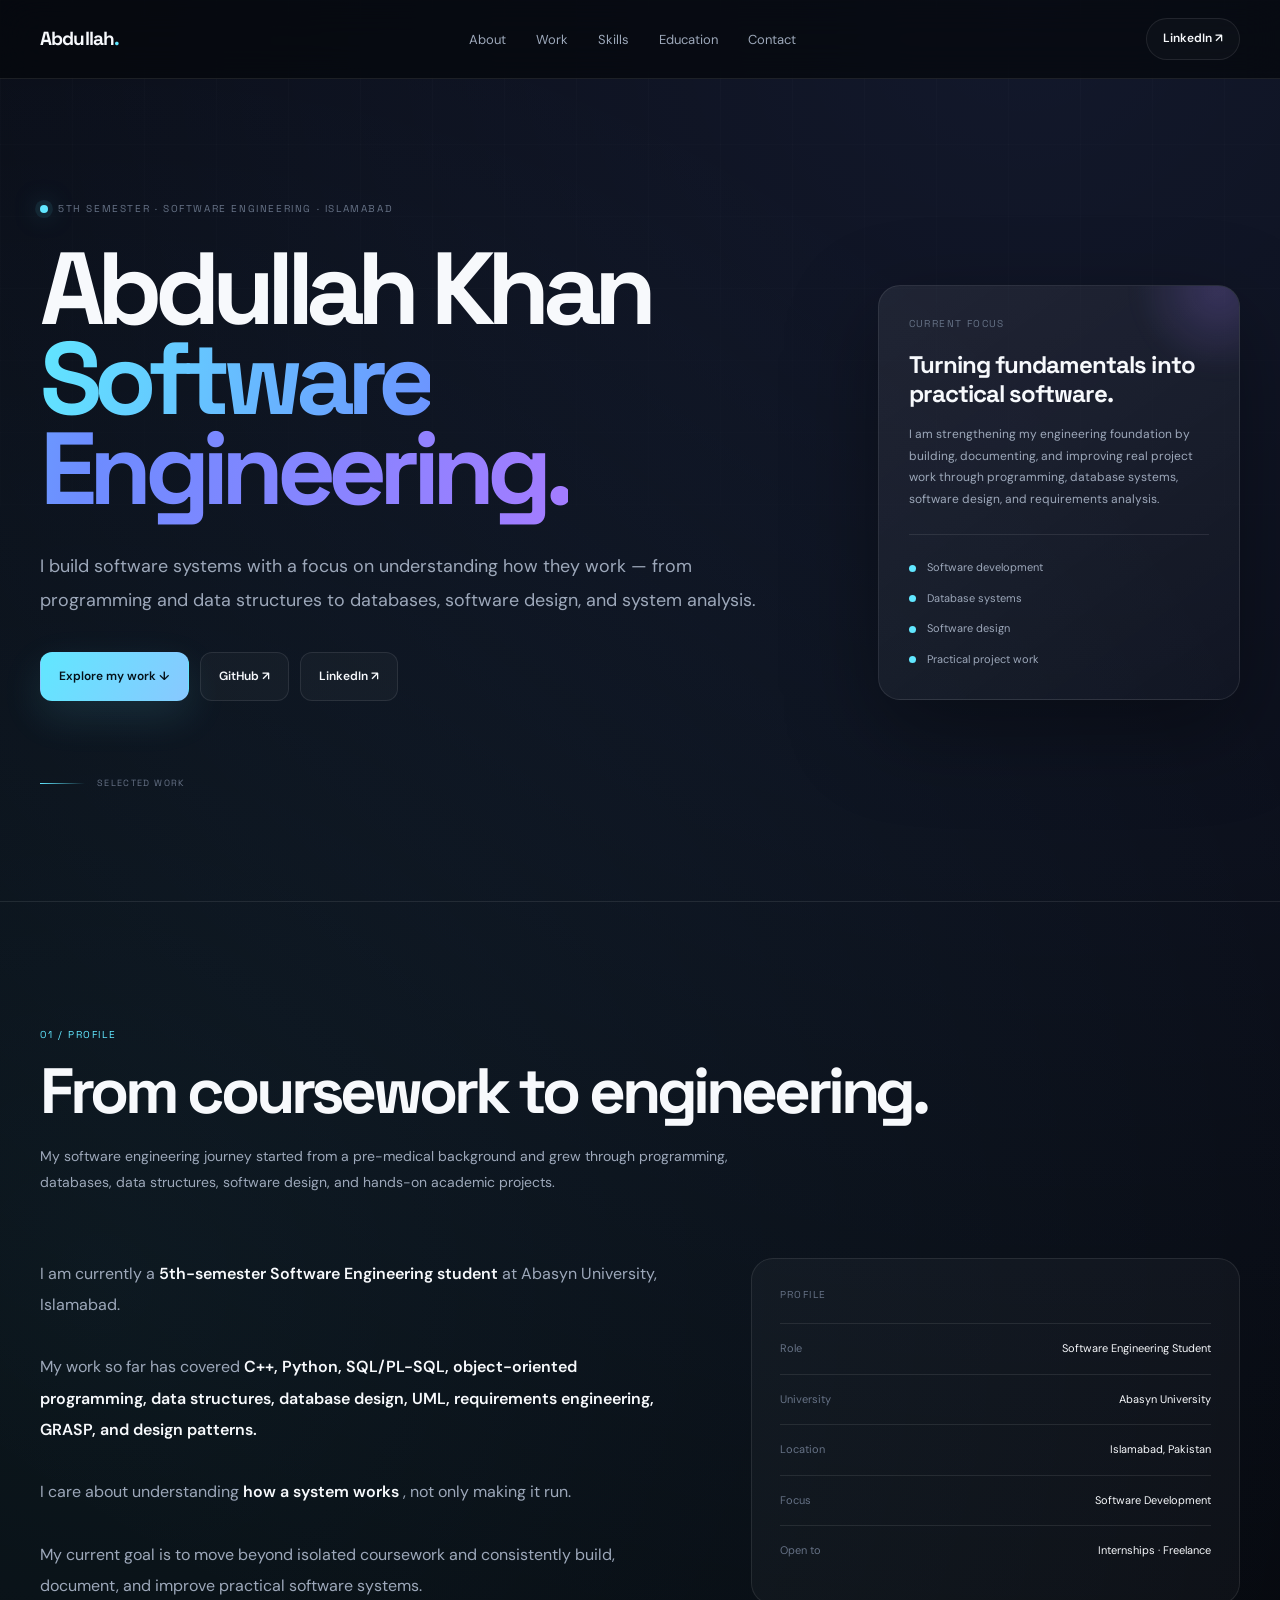
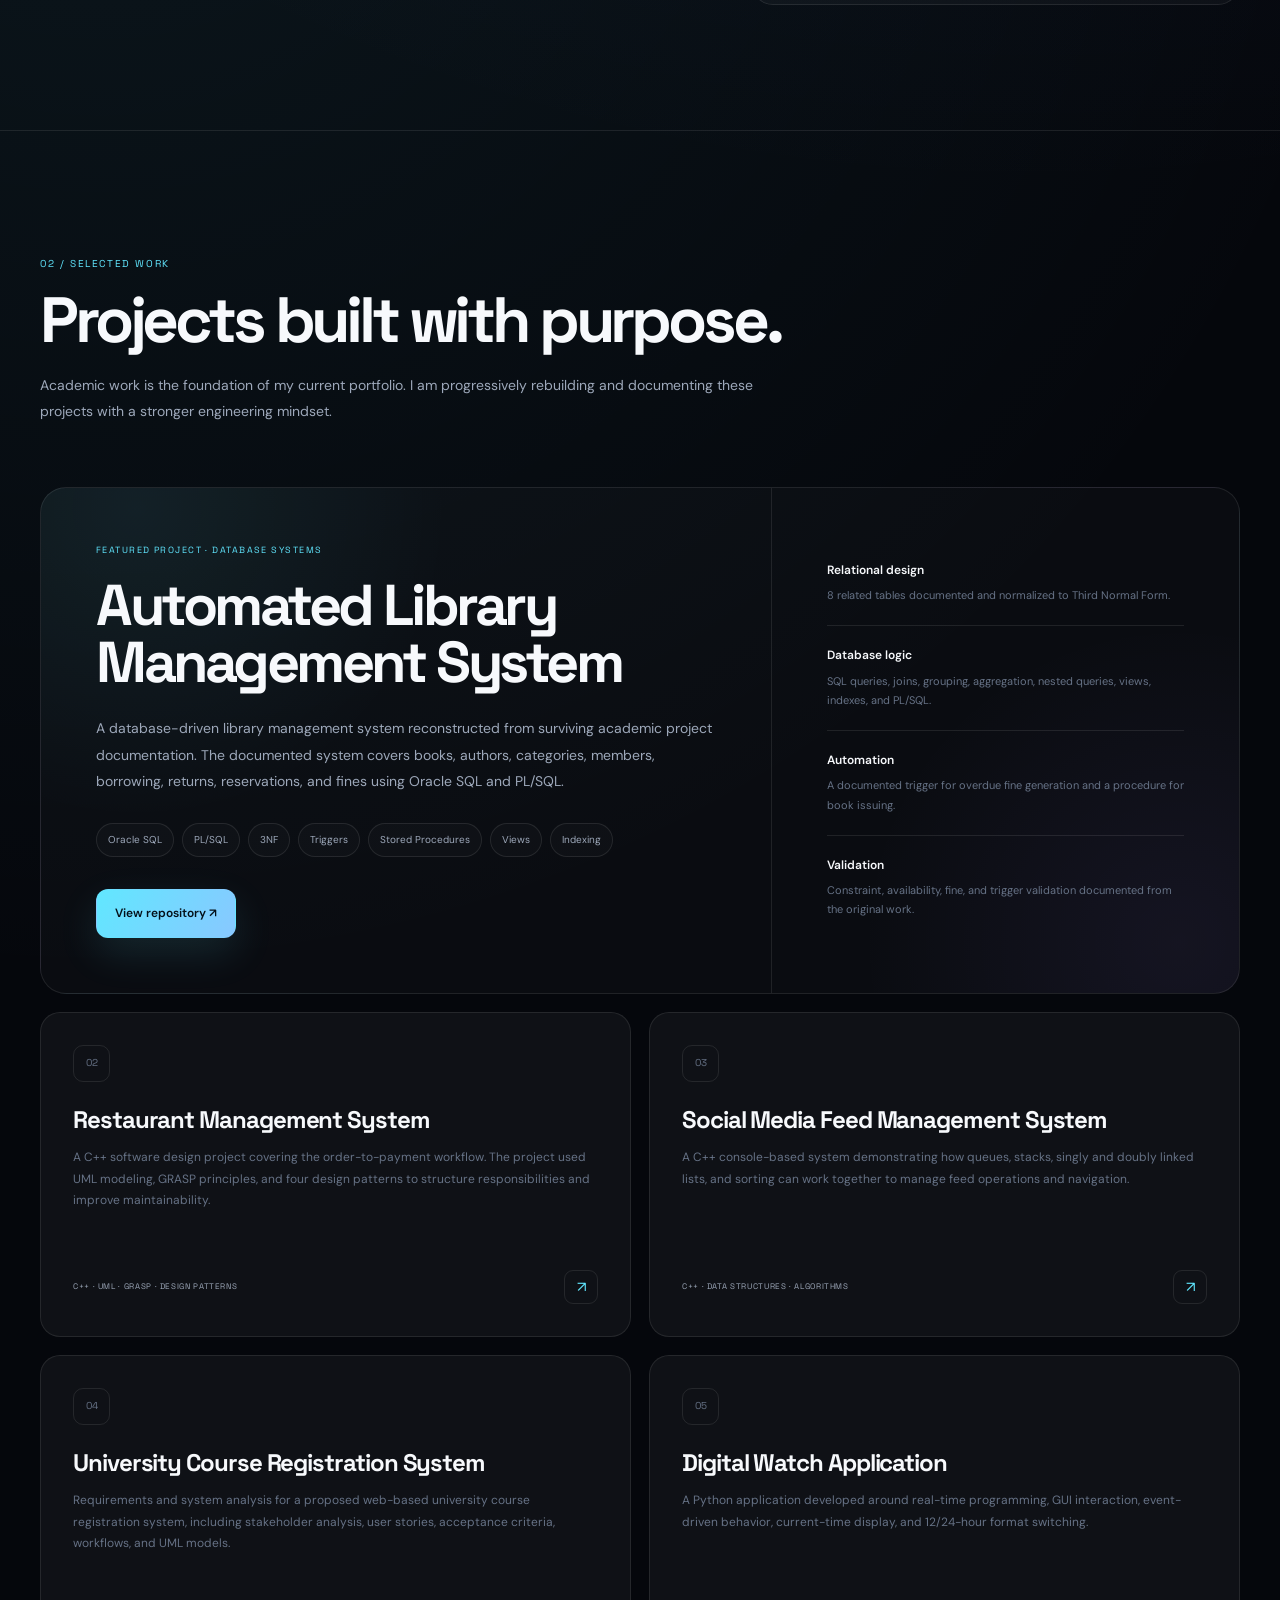
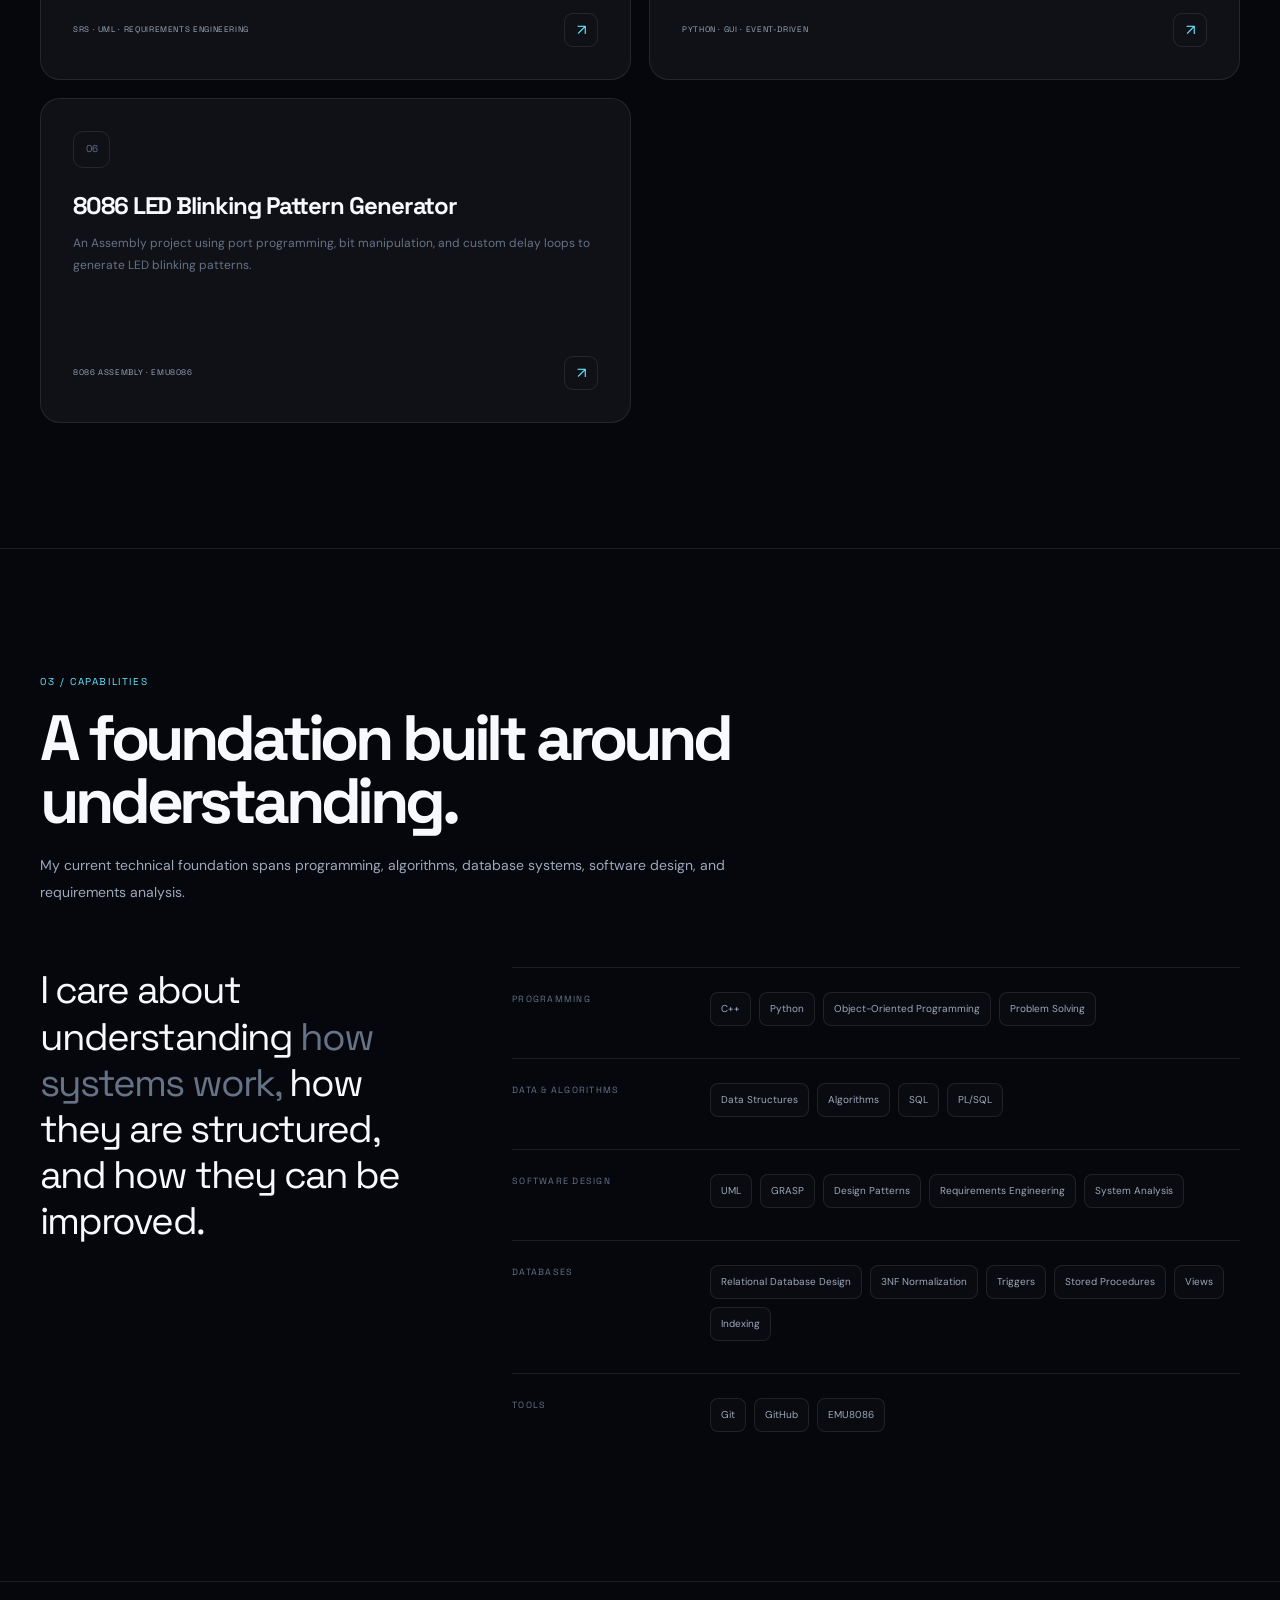
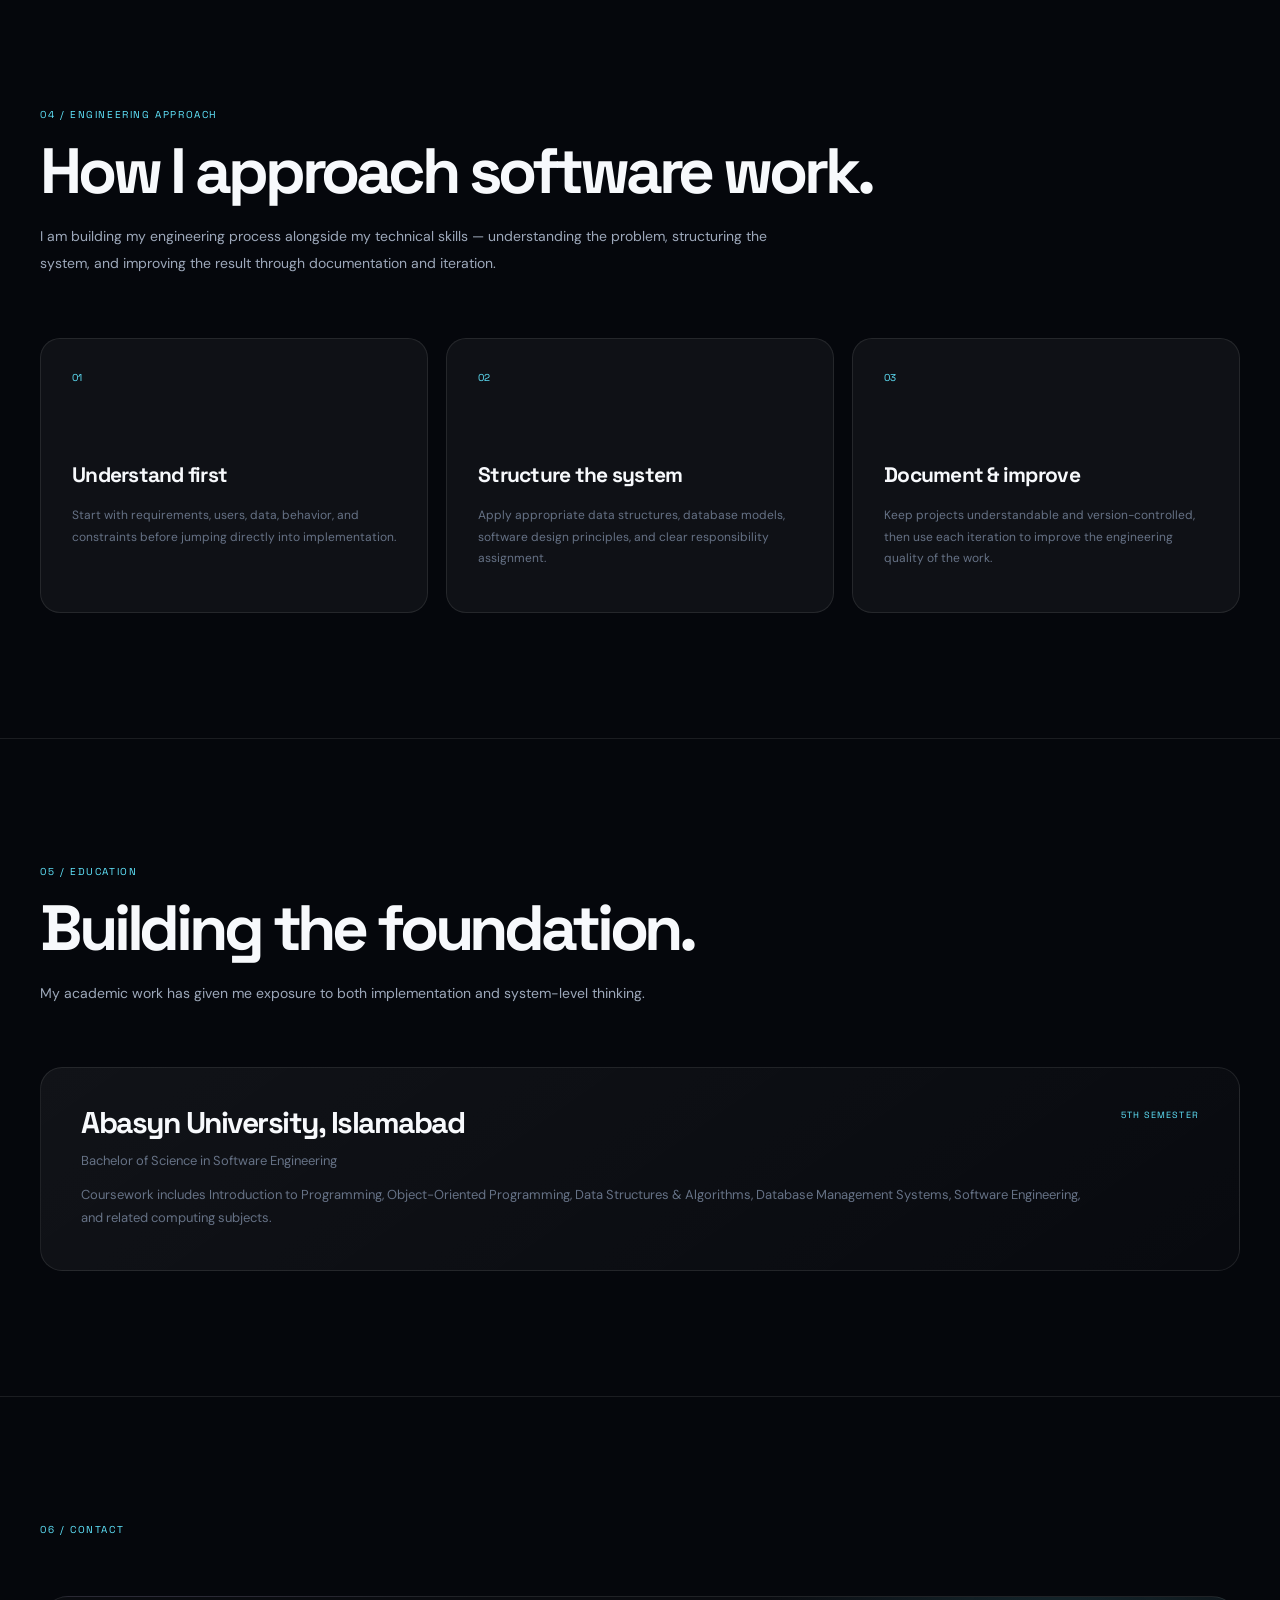
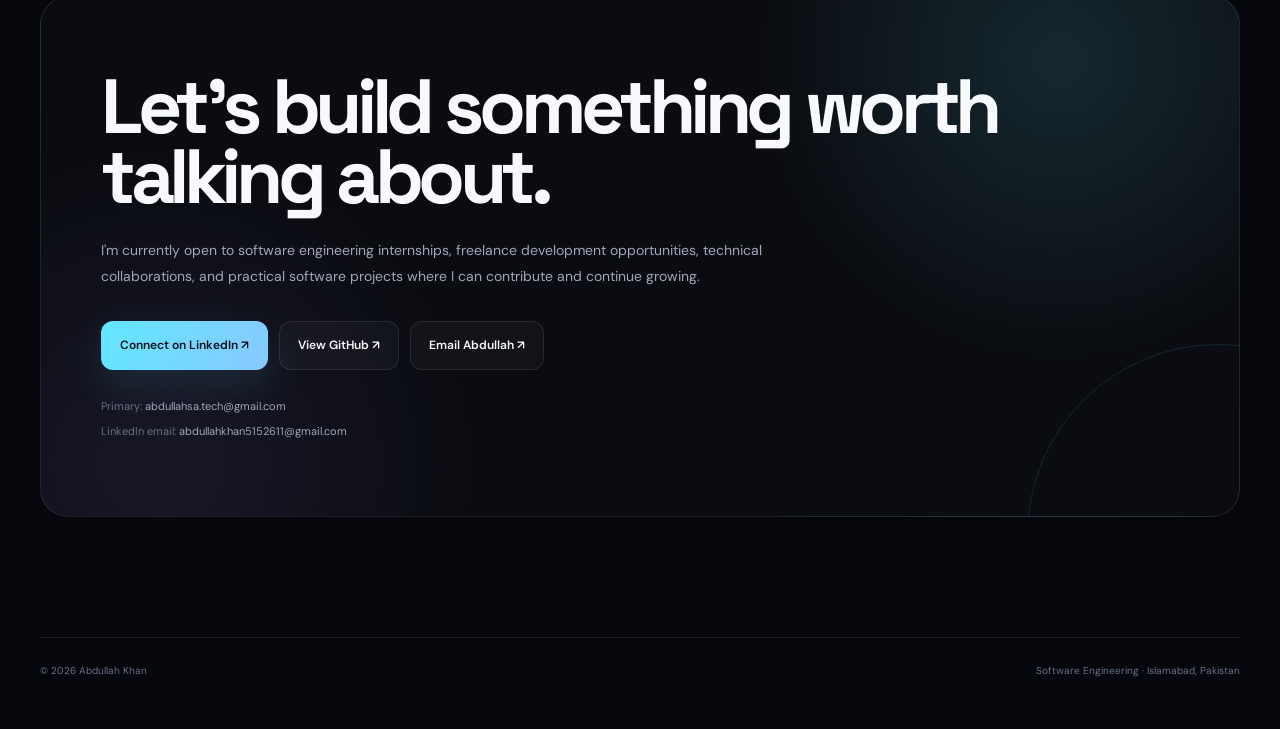
==== commit 2e6cc5ce: "Build professional portfolio structure" ====
--- a/index.html
+++ b/index.html
@@ -1115,7 +1115,7 @@
                         <div>
                             LinkedIn email:
                             <span>
-                                abduwllahkhan5152611@gmail.com
+                                abdullahkhan5152611@gmail.com
                             </span>
                         </div>
 
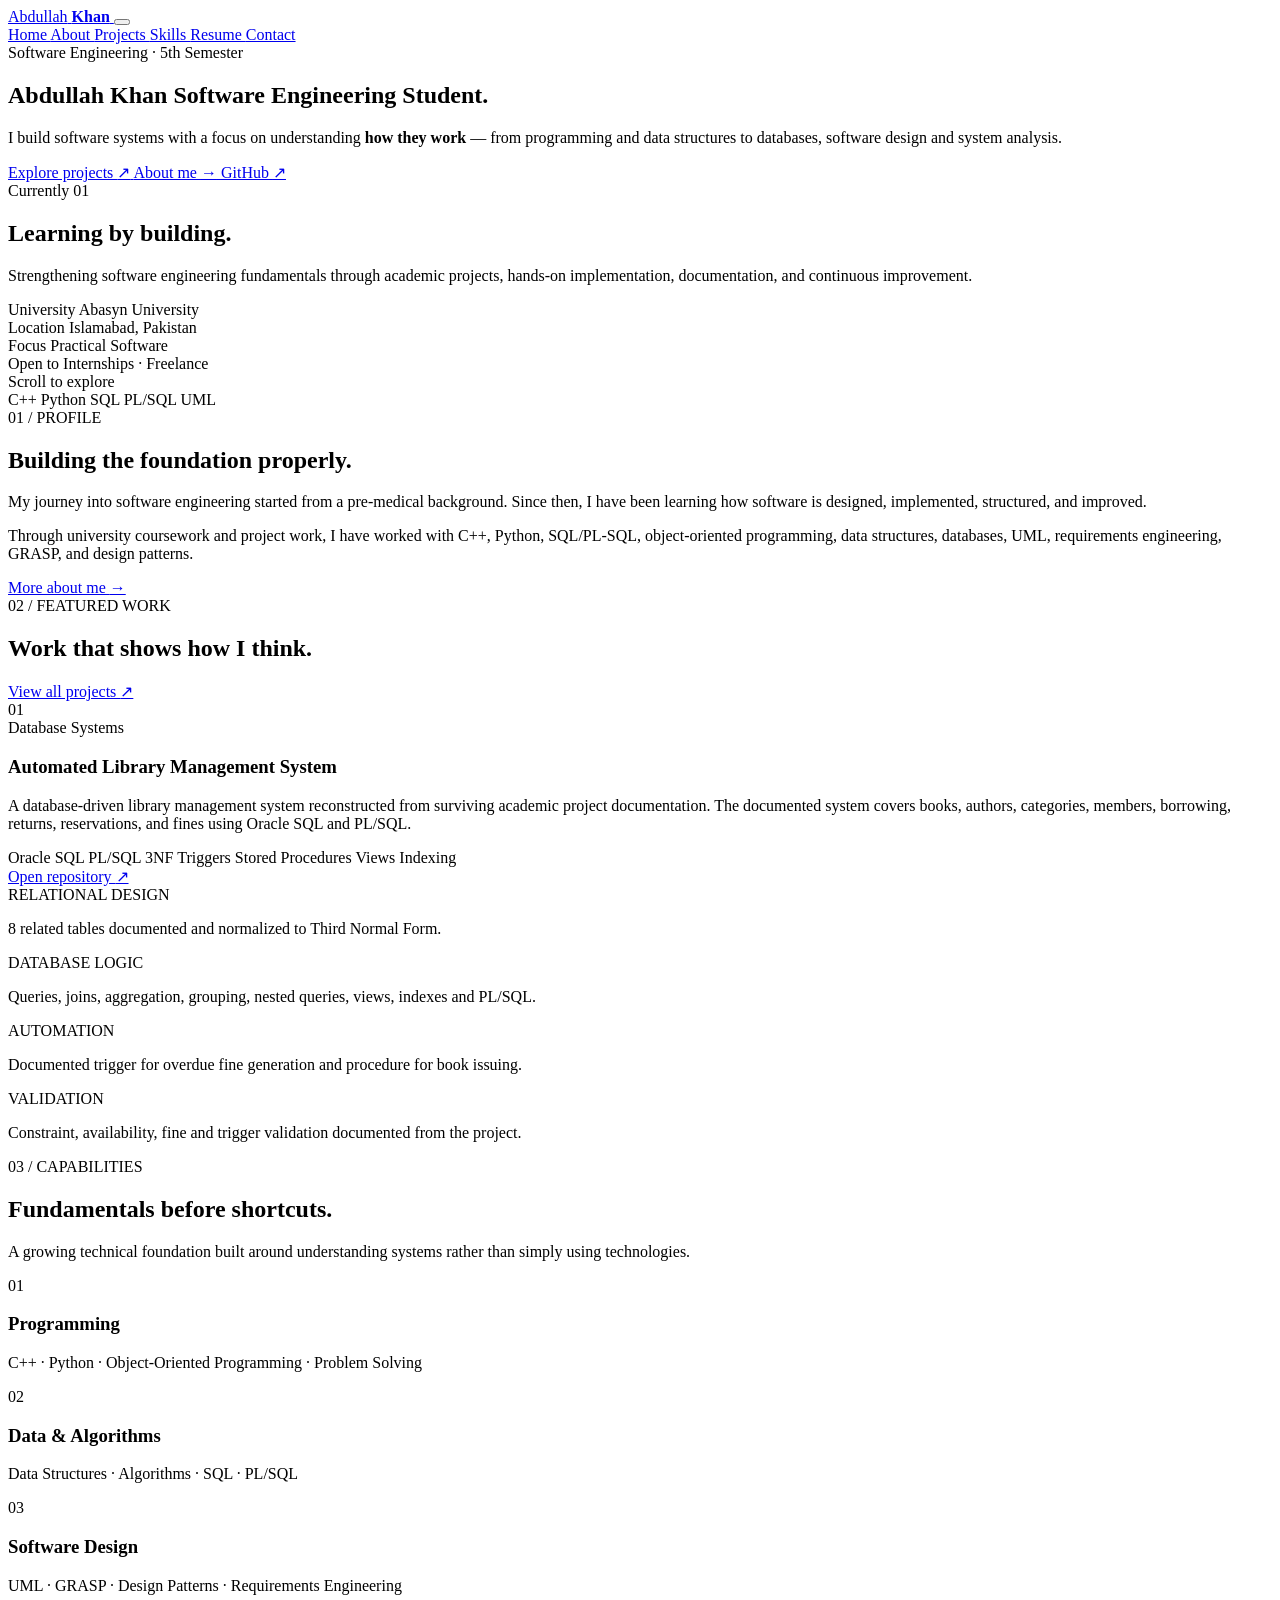
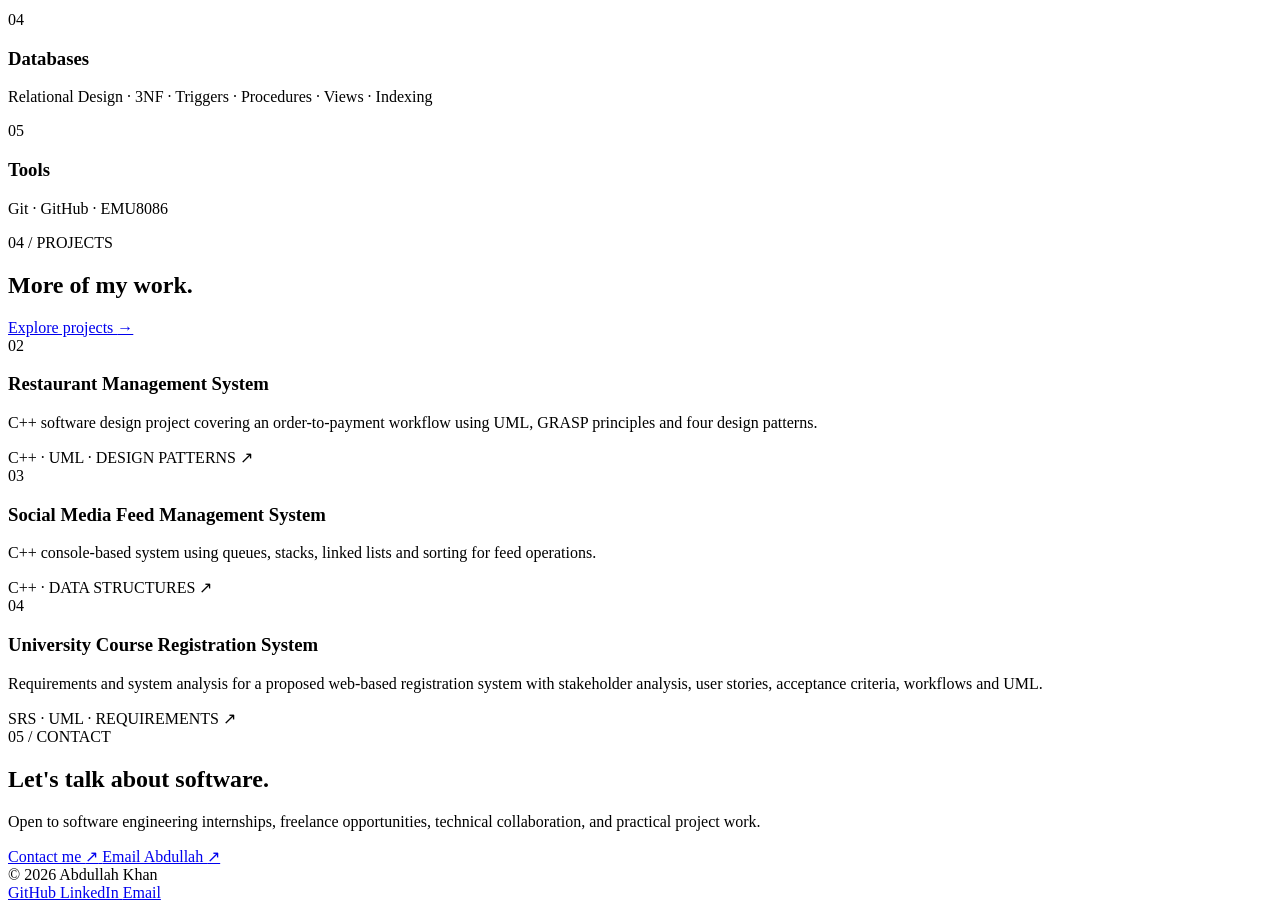
==== commit 742bec4b: "Build new animated portfolio home" ====
--- a/index.html
+++ b/index.html
@@ -4,16 +4,16 @@
     <meta charset="UTF-8">
     <meta name="viewport" content="width=device-width, initial-scale=1.0">
 
-    <title>Abdullah Khan — Software Engineering</title>
+    <title>Abdullah Khan | Software Engineering Student</title>
 
     <meta
         name="description"
-        content="Abdullah Khan — Software Engineering student at Abasyn University, Islamabad. C++, Python, SQL, software design, database systems and practical project work."
+        content="Abdullah Khan — Software Engineering student at Abasyn University, Islamabad. Exploring software development, databases, data structures and software design."
     >
 
     <meta name="theme-color" content="#05070c">
 
-    <link rel="stylesheet" href="style.css">
+    <link rel="stylesheet" href="css/style.css">
 </head>
 
 <body>
@@ -22,363 +22,386 @@
          NAVIGATION
     ========================== -->
 
-    <nav class="nav">
-
-        <div class="container nav-inner">
-
-            <a href="#top" class="brand">
-                Abdullah<span class="brand-dot">.</span>
+    <header class="site-header">
+
+        <nav class="navbar container">
+
+            <a href="index.html" class="logo">
+                <span>Abdullah</span>
+                <strong>Khan</strong>
             </a>
 
-            <ul class="nav-links">
-                <li>
-                    <a href="#about">About</a>
-                </li>
-
-                <li>
-                    <a href="#work">Work</a>
-                </li>
-
-                <li>
-                    <a href="#skills">Skills</a>
-                </li>
-
-                <li>
-                    <a href="#education">Education</a>
-                </li>
-
-                <li>
-                    <a href="#contact">Contact</a>
-                </li>
-            </ul>
-
-            <a
-                class="nav-cta"
-                href="https://www.linkedin.com/in/abdullah-khan-0773aa349/"
-                target="_blank"
-                rel="noopener noreferrer"
+
+            <button
+                class="menu-toggle"
+                type="button"
+                aria-label="Open navigation menu"
+                aria-expanded="false"
+                aria-controls="site-menu"
             >
-                LinkedIn ↗
-            </a>
-
-        </div>
-
-    </nav>
-
-
-    <main id="top">
+                <span></span>
+                <span></span>
+                <span></span>
+            </button>
+
+
+            <div class="nav-menu" id="site-menu">
+
+                <a href="index.html" class="nav-link active">
+                    Home
+                </a>
+
+                <a href="about.html" class="nav-link">
+                    About
+                </a>
+
+                <a href="projects.html" class="nav-link">
+                    Projects
+                </a>
+
+                <a href="skills.html" class="nav-link">
+                    Skills
+                </a>
+
+                <a href="resume.html" class="nav-link">
+                    Resume
+                </a>
+
+                <a
+                    href="contact.html"
+                    class="nav-link nav-contact"
+                >
+                    Contact
+                </a>
+
+            </div>
+
+        </nav>
+
+    </header>
+
+
+    <main>
 
         <!-- =========================
              HERO
         ========================== -->
 
-        <header class="hero">
-
-            <div class="container hero-layout">
-
-                <div class="hero-content">
-
-                    <div class="eyebrow">
-                        <span class="eyebrow-dot"></span>
-
-                        5th Semester · Software Engineering · Islamabad
-                    </div>
-
-
-                    <h1>
-                        Abdullah Khan
-                        <br>
-
-                        <span class="gradient-text">
-                            Software Engineering.
+        <section class="hero">
+
+            <div class="hero-grid-overlay"></div>
+
+            <div class="hero-glow hero-glow-one"></div>
+            <div class="hero-glow hero-glow-two"></div>
+
+
+            <div class="container hero-container">
+
+                <div class="hero-content reveal">
+
+                    <div class="hero-eyebrow">
+                        <span class="status-dot"></span>
+
+                        Software Engineering · 5th Semester
+
+                    </div>
+
+
+                    <h1 class="hero-title">
+
+                        <span class="hero-name">
+                            Abdullah Khan
                         </span>
+
+                        <span class="hero-role">
+                            Software Engineering
+                            <span class="gradient-text">Student.</span>
+                        </span>
+
                     </h1>
 
 
                     <p class="hero-description">
+
                         I build software systems with a focus on understanding
-                        how they work — from programming and data structures to
-                        databases, software design, and system analysis.
+                        <strong>how they work</strong> — from programming and
+                        data structures to databases, software design and
+                        system analysis.
+
                     </p>
 
 
                     <div class="hero-actions">
 
                         <a
-                            href="#work"
+                            href="projects.html"
                             class="button button-primary"
                         >
-                            Explore my work ↓
+                            Explore projects
+                            <span>↗</span>
                         </a>
+
+
+                        <a
+                            href="about.html"
+                            class="button button-secondary"
+                        >
+                            About me
+                            <span>→</span>
+                        </a>
+
 
                         <a
                             href="https://github.com/abdullahsatech-eng"
-                            class="button"
+                            class="button button-ghost"
                             target="_blank"
                             rel="noopener noreferrer"
                         >
-                            GitHub ↗
+                            GitHub
+                            <span>↗</span>
                         </a>
 
+                    </div>
+
+                </div>
+
+
+                <!-- =========================
+                     HERO INFO PANEL
+                ========================== -->
+
+                <aside class="hero-panel reveal reveal-delay">
+
+                    <div class="panel-top">
+
+                        <span class="panel-label">
+                            Currently
+                        </span>
+
+                        <span class="panel-index">
+                            01
+                        </span>
+
+                    </div>
+
+
+                    <h2>
+                        Learning by
+                        <span>building.</span>
+                    </h2>
+
+
+                    <p>
+                        Strengthening software engineering fundamentals through
+                        academic projects, hands-on implementation, documentation,
+                        and continuous improvement.
+                    </p>
+
+
+                    <div class="panel-divider"></div>
+
+
+                    <div class="panel-facts">
+
+                        <div class="panel-fact">
+
+                            <span class="fact-label">
+                                University
+                            </span>
+
+                            <span class="fact-value">
+                                Abasyn University
+                            </span>
+
+                        </div>
+
+
+                        <div class="panel-fact">
+
+                            <span class="fact-label">
+                                Location
+                            </span>
+
+                            <span class="fact-value">
+                                Islamabad, Pakistan
+                            </span>
+
+                        </div>
+
+
+                        <div class="panel-fact">
+
+                            <span class="fact-label">
+                                Focus
+                            </span>
+
+                            <span class="fact-value">
+                                Practical Software
+                            </span>
+
+                        </div>
+
+
+                        <div class="panel-fact">
+
+                            <span class="fact-label">
+                                Open to
+                            </span>
+
+                            <span class="fact-value">
+                                Internships · Freelance
+                            </span>
+
+                        </div>
+
+                    </div>
+
+                </aside>
+
+            </div>
+
+
+            <div class="container hero-bottom reveal">
+
+                <div class="hero-scroll-label">
+                    Scroll to explore
+                </div>
+
+
+                <div class="hero-line"></div>
+
+
+                <div class="hero-stack">
+
+                    <span>C++</span>
+                    <span>Python</span>
+                    <span>SQL</span>
+                    <span>PL/SQL</span>
+                    <span>UML</span>
+
+                </div>
+
+            </div>
+
+        </section>
+
+
+        <!-- =========================
+             INTRODUCTION
+        ========================== -->
+
+        <section class="section intro-section">
+
+            <div class="container">
+
+                <div class="section-kicker">
+                    01 / PROFILE
+                </div>
+
+
+                <div class="intro-grid">
+
+                    <div class="intro-heading reveal">
+
+                        <h2>
+                            Building the
+                            foundation
+                            <span>properly.</span>
+                        </h2>
+
+                    </div>
+
+
+                    <div class="intro-content reveal reveal-delay">
+
+                        <p class="large-text">
+                            My journey into software engineering started from
+                            a pre-medical background. Since then, I have been
+                            learning how software is designed, implemented,
+                            structured, and improved.
+                        </p>
+
+
+                        <p>
+                            Through university coursework and project work,
+                            I have worked with C++, Python, SQL/PL-SQL,
+                            object-oriented programming, data structures,
+                            databases, UML, requirements engineering,
+                            GRASP, and design patterns.
+                        </p>
+
+
                         <a
-                            href="https://www.linkedin.com/in/abdullah-khan-0773aa349/"
-                            class="button"
-                            target="_blank"
-                            rel="noopener noreferrer"
+                            href="about.html"
+                            class="text-link"
                         >
-                            LinkedIn ↗
+                            More about me
+                            <span>→</span>
                         </a>
 
                     </div>
 
-
-                    <div class="scroll-indicator">
-                        <span class="scroll-line"></span>
-                        Selected work
-                    </div>
-
-                </div>
-
-
-                <aside class="hero-card">
-
-                    <div class="card-label">
-                        Current focus
-                    </div>
-
-                    <h2>
-                        Turning fundamentals
-                        into practical software.
-                    </h2>
-
-                    <p>
-                        I am strengthening my engineering foundation by building,
-                        documenting, and improving real project work through
-                        programming, database systems, software design, and
-                        requirements analysis.
-                    </p>
-
-
-                    <div class="card-divider"></div>
-
-
-                    <div class="focus-list">
-
-                        <div class="focus-item">
-                            <span class="focus-dot"></span>
-                            Software development
-                        </div>
-
-                        <div class="focus-item">
-                            <span class="focus-dot"></span>
-                            Database systems
-                        </div>
-
-                        <div class="focus-item">
-                            <span class="focus-dot"></span>
-                            Software design
-                        </div>
-
-                        <div class="focus-item">
-                            <span class="focus-dot"></span>
-                            Practical project work
-                        </div>
-
-                    </div>
-
-                </aside>
+                </div>
 
             </div>
 
-        </header>
+        </section>
 
 
         <!-- =========================
-             ABOUT
+             FEATURED PROJECT
         ========================== -->
 
-        <section class="section" id="about">
+        <section class="section featured-section">
 
             <div class="container">
 
-                <div class="section-label">
-                    01 / Profile
-                </div>
-
-                <h2 class="section-title">
-                    From coursework
-                    to engineering.
-                </h2>
-
-                <p class="section-intro">
-                    My software engineering journey started from a pre-medical
-                    background and grew through programming, databases, data
-                    structures, software design, and hands-on academic projects.
-                </p>
-
-
-                <div class="about-layout">
-
-                    <div class="about-copy">
-
-                        <p>
-                            I am currently a
-                            <strong>
-                                5th-semester Software Engineering student
-                            </strong>
-                            at Abasyn University, Islamabad.
-                        </p>
-
-
-                        <br>
-
-
-                        <p>
-                            My work so far has covered
-                            <strong>
-                                C++, Python, SQL/PL-SQL, object-oriented
-                                programming, data structures, database design,
-                                UML, requirements engineering, GRASP, and
-                                design patterns.
-                            </strong>
-                        </p>
-
-
-                        <br>
-
-
-                        <p>
-                            I care about understanding
-                            <strong>
-                                how a system works
-                            </strong>,
-                            not only making it run.
-                        </p>
-
-
-                        <br>
-
-
-                        <p>
-                            My current goal is to move beyond isolated coursework
-                            and consistently build, document, and improve
-                            practical software systems.
-                        </p>
-
-                    </div>
-
-
-                    <div class="profile-card">
-
-                        <div class="profile-heading">
-                            Profile
-                        </div>
-
-
-                        <div class="profile-row">
-                            <span class="profile-key">
-                                Role
-                            </span>
-
-                            <span class="profile-value">
-                                Software Engineering Student
-                            </span>
-                        </div>
-
-
-                        <div class="profile-row">
-                            <span class="profile-key">
-                                University
-                            </span>
-
-                            <span class="profile-value">
-                                Abasyn University
-                            </span>
-                        </div>
-
-
-                        <div class="profile-row">
-                            <span class="profile-key">
-                                Location
-                            </span>
-
-                            <span class="profile-value">
-                                Islamabad, Pakistan
-                            </span>
-                        </div>
-
-
-                        <div class="profile-row">
-                            <span class="profile-key">
-                                Focus
-                            </span>
-
-                            <span class="profile-value">
-                                Software Development
-                            </span>
-                        </div>
-
-
-                        <div class="profile-row">
-                            <span class="profile-key">
-                                Open to
-                            </span>
-
-                            <span class="profile-value">
-                                Internships · Freelance
-                            </span>
-                        </div>
-
-                    </div>
-
-                </div>
-
-            </div>
-
-        </section>
-
-
-        <!-- =========================
-             WORK
-        ========================== -->
-
-        <section class="section" id="work">
-
-            <div class="container">
-
-                <div class="section-label">
-                    02 / Selected Work
-                </div>
-
-                <h2 class="section-title">
-                    Projects built
-                    with purpose.
-                </h2>
-
-                <p class="section-intro">
-                    Academic work is the foundation of my current portfolio.
-                    I am progressively rebuilding and documenting these projects
-                    with a stronger engineering mindset.
-                </p>
-
-
-                <!-- FEATURED PROJECT -->
+                <div class="section-heading-row reveal">
+
+                    <div>
+                        <div class="section-kicker">
+                            02 / FEATURED WORK
+                        </div>
+
+                        <h2 class="section-title">
+                            Work that shows
+                            <span>how I think.</span>
+                        </h2>
+                    </div>
+
+
+                    <a
+                        href="projects.html"
+                        class="section-link"
+                    >
+                        View all projects
+                        <span>↗</span>
+                    </a>
+
+                </div>
+
 
                 <article class="featured-project reveal">
 
                     <div class="featured-main">
 
-                        <div class="project-type">
-                            Featured project · Database systems
-                        </div>
-
-                        <h3 class="featured-title">
+                        <div class="project-number">
+                            01
+                        </div>
+
+
+                        <div class="project-category">
+                            Database Systems
+                        </div>
+
+
+                        <h3>
                             Automated Library
                             Management System
                         </h3>
 
 
-                        <p class="featured-description">
+                        <p>
                             A database-driven library management system
                             reconstructed from surviving academic project
                             documentation. The documented system covers books,
@@ -387,46 +410,27 @@
                         </p>
 
 
-                        <div class="tags">
-
-                            <span class="tag">
-                                Oracle SQL
-                            </span>
-
-                            <span class="tag">
-                                PL/SQL
-                            </span>
-
-                            <span class="tag">
-                                3NF
-                            </span>
-
-                            <span class="tag">
-                                Triggers
-                            </span>
-
-                            <span class="tag">
-                                Stored Procedures
-                            </span>
-
-                            <span class="tag">
-                                Views
-                            </span>
-
-                            <span class="tag">
-                                Indexing
-                            </span>
+                        <div class="project-tags">
+
+                            <span>Oracle SQL</span>
+                            <span>PL/SQL</span>
+                            <span>3NF</span>
+                            <span>Triggers</span>
+                            <span>Stored Procedures</span>
+                            <span>Views</span>
+                            <span>Indexing</span>
 
                         </div>
 
 
                         <a
-                            class="button button-primary"
                             href="https://github.com/abdullahsatech-eng/automated-library-management-system"
+                            class="project-button"
                             target="_blank"
                             rel="noopener noreferrer"
                         >
-                            View repository ↗
+                            Open repository
+                            <span>↗</span>
                         </a>
 
                     </div>
@@ -434,101 +438,280 @@
 
                     <div class="featured-side">
 
-                        <div class="feature-block">
-
-                            <div class="feature-title">
-                                Relational design
-                            </div>
-
-                            <div class="feature-text">
+                        <div class="feature-line"></div>
+
+
+                        <div class="feature-item">
+
+                            <span>
+                                RELATIONAL DESIGN
+                            </span>
+
+                            <p>
                                 8 related tables documented and normalized
                                 to Third Normal Form.
+                            </p>
+
+                        </div>
+
+
+                        <div class="feature-item">
+
+                            <span>
+                                DATABASE LOGIC
+                            </span>
+
+                            <p>
+                                Queries, joins, aggregation, grouping,
+                                nested queries, views, indexes and PL/SQL.
+                            </p>
+
+                        </div>
+
+
+                        <div class="feature-item">
+
+                            <span>
+                                AUTOMATION
+                            </span>
+
+                            <p>
+                                Documented trigger for overdue fine generation
+                                and procedure for book issuing.
+                            </p>
+
+                        </div>
+
+
+                        <div class="feature-item">
+
+                            <span>
+                                VALIDATION
+                            </span>
+
+                            <p>
+                                Constraint, availability, fine and trigger
+                                validation documented from the project.
+                            </p>
+
+                        </div>
+
+                    </div>
+
+                </article>
+
+            </div>
+
+        </section>
+
+
+        <!-- =========================
+             CAPABILITIES
+        ========================== -->
+
+        <section class="section capabilities-section">
+
+            <div class="container">
+
+                <div class="section-kicker reveal">
+                    03 / CAPABILITIES
+                </div>
+
+
+                <div class="capabilities-grid">
+
+                    <div class="capabilities-heading reveal">
+
+                        <h2>
+                            Fundamentals
+                            before
+                            <span>shortcuts.</span>
+                        </h2>
+
+                        <p>
+                            A growing technical foundation built around
+                            understanding systems rather than simply using
+                            technologies.
+                        </p>
+
+                    </div>
+
+
+                    <div class="capability-list reveal reveal-delay">
+
+                        <div class="capability-row">
+
+                            <span>
+                                01
+                            </span>
+
+                            <div>
+                                <h3>
+                                    Programming
+                                </h3>
+
+                                <p>
+                                    C++ · Python · Object-Oriented Programming
+                                    · Problem Solving
+                                </p>
                             </div>
 
                         </div>
 
 
-                        <div class="feature-block">
-
-                            <div class="feature-title">
-                                Database logic
+                        <div class="capability-row">
+
+                            <span>
+                                02
+                            </span>
+
+                            <div>
+                                <h3>
+                                    Data & Algorithms
+                                </h3>
+
+                                <p>
+                                    Data Structures · Algorithms · SQL · PL/SQL
+                                </p>
                             </div>
 
-                            <div class="feature-text">
-                                SQL queries, joins, grouping, aggregation,
-                                nested queries, views, indexes, and PL/SQL.
+                        </div>
+
+
+                        <div class="capability-row">
+
+                            <span>
+                                03
+                            </span>
+
+                            <div>
+                                <h3>
+                                    Software Design
+                                </h3>
+
+                                <p>
+                                    UML · GRASP · Design Patterns ·
+                                    Requirements Engineering
+                                </p>
                             </div>
 
                         </div>
 
 
-                        <div class="feature-block">
-
-                            <div class="feature-title">
-                                Automation
+                        <div class="capability-row">
+
+                            <span>
+                                04
+                            </span>
+
+                            <div>
+                                <h3>
+                                    Databases
+                                </h3>
+
+                                <p>
+                                    Relational Design · 3NF · Triggers ·
+                                    Procedures · Views · Indexing
+                                </p>
                             </div>
 
-                            <div class="feature-text">
-                                A documented trigger for overdue fine
-                                generation and a procedure for book issuing.
+                        </div>
+
+
+                        <div class="capability-row">
+
+                            <span>
+                                05
+                            </span>
+
+                            <div>
+                                <h3>
+                                    Tools
+                                </h3>
+
+                                <p>
+                                    Git · GitHub · EMU8086
+                                </p>
                             </div>
 
                         </div>
 
-
-                        <div class="feature-block">
-
-                            <div class="feature-title">
-                                Validation
-                            </div>
-
-                            <div class="feature-text">
-                                Constraint, availability, fine, and trigger
-                                validation documented from the original work.
-                            </div>
-
-                        </div>
-
-                    </div>
-
-                </article>
-
-
-                <!-- PROJECT GRID -->
-
-                <div class="project-grid">
-
-
-                    <article class="project-card reveal">
+                    </div>
+
+                </div>
+
+            </div>
+
+        </section>
+
+
+        <!-- =========================
+             PROJECT PREVIEW
+        ========================== -->
+
+        <section class="section project-preview-section">
+
+            <div class="container">
+
+                <div class="section-heading-row reveal">
+
+                    <div>
+
+                        <div class="section-kicker">
+                            04 / PROJECTS
+                        </div>
+
+                        <h2 class="section-title">
+                            More of my
+                            <span>work.</span>
+                        </h2>
+
+                    </div>
+
+
+                    <a
+                        href="projects.html"
+                        class="section-link"
+                    >
+                        Explore projects
+                        <span>→</span>
+                    </a>
+
+                </div>
+
+
+                <div class="preview-grid">
+
+
+                    <article class="preview-card reveal">
 
                         <div>
 
-                            <span class="project-number">
+                            <span class="preview-number">
                                 02
                             </span>
 
                             <h3>
-                                Restaurant Management System
+                                Restaurant
+                                Management System
                             </h3>
 
                             <p>
-                                A C++ software design project covering the
-                                order-to-payment workflow. The project used
-                                UML modeling, GRASP principles, and four design
-                                patterns to structure responsibilities and
-                                improve maintainability.
+                                C++ software design project covering an
+                                order-to-payment workflow using UML,
+                                GRASP principles and four design patterns.
                             </p>
 
                         </div>
 
 
-                        <div class="project-footer">
-
-                            <span class="project-stack">
-                                C++ · UML · GRASP · DESIGN PATTERNS
-                            </span>
-
-                            <span class="project-arrow">
+                        <div class="preview-bottom">
+
+                            <span>
+                                C++ · UML · DESIGN PATTERNS
+                            </span>
+
+                            <span class="preview-arrow">
                                 ↗
                             </span>
 
@@ -537,11 +720,11 @@
                     </article>
 
 
-                    <article class="project-card reveal">
+                    <article class="preview-card reveal reveal-delay">
 
                         <div>
 
-                            <span class="project-number">
+                            <span class="preview-number">
                                 03
                             </span>
 
@@ -551,22 +734,21 @@
                             </h3>
 
                             <p>
-                                A C++ console-based system demonstrating how
-                                queues, stacks, singly and doubly linked lists,
-                                and sorting can work together to manage feed
-                                operations and navigation.
+                                C++ console-based system using queues,
+                                stacks, linked lists and sorting for feed
+                                operations.
                             </p>
 
                         </div>
 
 
-                        <div class="project-footer">
-
-                            <span class="project-stack">
-                                C++ · DATA STRUCTURES · ALGORITHMS
-                            </span>
-
-                            <span class="project-arrow">
+                        <div class="preview-bottom">
+
+                            <span>
+                                C++ · DATA STRUCTURES
+                            </span>
+
+                            <span class="preview-arrow">
                                 ↗
                             </span>
 
@@ -575,11 +757,11 @@
                     </article>
 
 
-                    <article class="project-card reveal">
+                    <article class="preview-card reveal">
 
                         <div>
 
-                            <span class="project-number">
+                            <span class="preview-number">
                                 04
                             </span>
 
@@ -590,21 +772,21 @@
 
                             <p>
                                 Requirements and system analysis for a proposed
-                                web-based university course registration system,
-                                including stakeholder analysis, user stories,
-                                acceptance criteria, workflows, and UML models.
+                                web-based registration system with stakeholder
+                                analysis, user stories, acceptance criteria,
+                                workflows and UML.
                             </p>
 
                         </div>
 
 
-                        <div class="project-footer">
-
-                            <span class="project-stack">
-                                SRS · UML · REQUIREMENTS ENGINEERING
-                            </span>
-
-                            <span class="project-arrow">
+                        <div class="preview-bottom">
+
+                            <span>
+                                SRS · UML · REQUIREMENTS
+                            </span>
+
+                            <span class="preview-arrow">
                                 ↗
                             </span>
 
@@ -613,80 +795,6 @@
                     </article>
 
 
-                    <article class="project-card reveal">
-
-                        <div>
-
-                            <span class="project-number">
-                                05
-                            </span>
-
-                            <h3>
-                                Digital Watch Application
-                            </h3>
-
-                            <p>
-                                A Python application developed around real-time
-                                programming, GUI interaction, event-driven
-                                behavior, current-time display, and 12/24-hour
-                                format switching.
-                            </p>
-
-                        </div>
-
-
-                        <div class="project-footer">
-
-                            <span class="project-stack">
-                                PYTHON · GUI · EVENT-DRIVEN
-                            </span>
-
-                            <span class="project-arrow">
-                                ↗
-                            </span>
-
-                        </div>
-
-                    </article>
-
-
-                    <article class="project-card reveal">
-
-                        <div>
-
-                            <span class="project-number">
-                                06
-                            </span>
-
-                            <h3>
-                                8086 LED Blinking
-                                Pattern Generator
-                            </h3>
-
-                            <p>
-                                An Assembly project using port programming,
-                                bit manipulation, and custom delay loops to
-                                generate LED blinking patterns.
-                            </p>
-
-                        </div>
-
-
-                        <div class="project-footer">
-
-                            <span class="project-stack">
-                                8086 ASSEMBLY · EMU8086
-                            </span>
-
-                            <span class="project-arrow">
-                                ↗
-                            </span>
-
-                        </div>
-
-                    </article>
-
-
                 </div>
 
             </div>
@@ -695,429 +803,53 @@
 
 
         <!-- =========================
-             SKILLS
+             CONTACT CTA
         ========================== -->
 
-        <section class="section" id="skills">
+        <section class="section contact-preview">
 
             <div class="container">
 
-                <div class="section-label">
-                    03 / Capabilities
-                </div>
-
-                <h2 class="section-title">
-                    A foundation built
-                    around understanding.
-                </h2>
-
-                <p class="section-intro">
-                    My current technical foundation spans programming,
-                    algorithms, database systems, software design, and
-                    requirements analysis.
-                </p>
-
-
-                <div class="skills-layout">
-
-
-                    <div class="skills-statement">
-                        I care about understanding
-                        <span>
-                            how systems work,
-                        </span>
-                        how they are structured,
-                        and how they can be improved.
-                    </div>
-
-
-                    <div class="skill-groups">
-
-
-                        <div class="skill-group">
-
-                            <div class="skill-name">
-                                Programming
-                            </div>
-
-                            <div class="skill-list">
-
-                                <span class="skill">
-                                    C++
-                                </span>
-
-                                <span class="skill">
-                                    Python
-                                </span>
-
-                                <span class="skill">
-                                    Object-Oriented Programming
-                                </span>
-
-                                <span class="skill">
-                                    Problem Solving
-                                </span>
-
-                            </div>
-
-                        </div>
-
-
-                        <div class="skill-group">
-
-                            <div class="skill-name">
-                                Data & Algorithms
-                            </div>
-
-                            <div class="skill-list">
-
-                                <span class="skill">
-                                    Data Structures
-                                </span>
-
-                                <span class="skill">
-                                    Algorithms
-                                </span>
-
-                                <span class="skill">
-                                    SQL
-                                </span>
-
-                                <span class="skill">
-                                    PL/SQL
-                                </span>
-
-                            </div>
-
-                        </div>
-
-
-                        <div class="skill-group">
-
-                            <div class="skill-name">
-                                Software Design
-                            </div>
-
-                            <div class="skill-list">
-
-                                <span class="skill">
-                                    UML
-                                </span>
-
-                                <span class="skill">
-                                    GRASP
-                                </span>
-
-                                <span class="skill">
-                                    Design Patterns
-                                </span>
-
-                                <span class="skill">
-                                    Requirements Engineering
-                                </span>
-
-                                <span class="skill">
-                                    System Analysis
-                                </span>
-
-                            </div>
-
-                        </div>
-
-
-                        <div class="skill-group">
-
-                            <div class="skill-name">
-                                Databases
-                            </div>
-
-                            <div class="skill-list">
-
-                                <span class="skill">
-                                    Relational Database Design
-                                </span>
-
-                                <span class="skill">
-                                    3NF Normalization
-                                </span>
-
-                                <span class="skill">
-                                    Triggers
-                                </span>
-
-                                <span class="skill">
-                                    Stored Procedures
-                                </span>
-
-                                <span class="skill">
-                                    Views
-                                </span>
-
-                                <span class="skill">
-                                    Indexing
-                                </span>
-
-                            </div>
-
-                        </div>
-
-
-                        <div class="skill-group">
-
-                            <div class="skill-name">
-                                Tools
-                            </div>
-
-                            <div class="skill-list">
-
-                                <span class="skill">
-                                    Git
-                                </span>
-
-                                <span class="skill">
-                                    GitHub
-                                </span>
-
-                                <span class="skill">
-                                    EMU8086
-                                </span>
-
-                            </div>
-
-                        </div>
-
-
-                    </div>
-
-                </div>
-
-            </div>
-
-        </section>
-
-
-        <!-- =========================
-             ENGINEERING APPROACH
-        ========================== -->
-
-        <section class="section">
-
-            <div class="container">
-
-                <div class="section-label">
-                    04 / Engineering Approach
-                </div>
-
-                <h2 class="section-title">
-                    How I approach
-                    software work.
-                </h2>
-
-                <p class="section-intro">
-                    I am building my engineering process alongside my technical
-                    skills — understanding the problem, structuring the system,
-                    and improving the result through documentation and iteration.
-                </p>
-
-
-                <div class="approach-grid">
-
-
-                    <article class="approach-card reveal">
-
-                        <div class="approach-number">
-                            01
-                        </div>
-
-                        <h3>
-                            Understand first
-                        </h3>
+                <div class="contact-panel reveal">
+
+                    <div>
+
+                        <div class="section-kicker">
+                            05 / CONTACT
+                        </div>
+
+                        <h2>
+                            Let's talk about
+                            <span>software.</span>
+                        </h2>
 
                         <p>
-                            Start with requirements, users, data, behavior,
-                            and constraints before jumping directly into
-                            implementation.
+                            Open to software engineering internships,
+                            freelance opportunities, technical collaboration,
+                            and practical project work.
                         </p>
 
-                    </article>
-
-
-                    <article class="approach-card reveal">
-
-                        <div class="approach-number">
-                            02
-                        </div>
-
-                        <h3>
-                            Structure the system
-                        </h3>
-
-                        <p>
-                            Apply appropriate data structures, database models,
-                            software design principles, and clear responsibility
-                            assignment.
-                        </p>
-
-                    </article>
-
-
-                    <article class="approach-card reveal">
-
-                        <div class="approach-number">
-                            03
-                        </div>
-
-                        <h3>
-                            Document & improve
-                        </h3>
-
-                        <p>
-                            Keep projects understandable and version-controlled,
-                            then use each iteration to improve the engineering
-                            quality of the work.
-                        </p>
-
-                    </article>
-
-
-                </div>
-
-            </div>
-
-        </section>
-
-
-        <!-- =========================
-             EDUCATION
-        ========================== -->
-
-        <section class="section" id="education">
-
-            <div class="container">
-
-                <div class="section-label">
-                    05 / Education
-                </div>
-
-                <h2 class="section-title">
-                    Building the foundation.
-                </h2>
-
-                <p class="section-intro">
-                    My academic work has given me exposure to both implementation
-                    and system-level thinking.
-                </p>
-
-
-                <div class="education-card reveal">
-
-                    <div>
-
-                        <h3>
-                            Abasyn University, Islamabad
-                        </h3>
-
-                        <p>
-                            Bachelor of Science in Software Engineering
-                        </p>
-
-                        <p>
-                            Coursework includes Introduction to Programming,
-                            Object-Oriented Programming, Data Structures &
-                            Algorithms, Database Management Systems, Software
-                            Engineering, and related computing subjects.
-                        </p>
-
-                    </div>
-
-
-                    <div class="education-status">
-                        5th semester
-                    </div>
-
-                </div>
-
-            </div>
-
-        </section>
-
-
-        <!-- =========================
-             CONTACT
-        ========================== -->
-
-        <section class="section contact-section" id="contact">
-
-            <div class="container">
-
-                <div class="section-label">
-                    06 / Contact
-                </div>
-
-
-                <div class="contact-box reveal">
-
-                    <h2>
-                        Let's build something
-                        worth talking about.
-                    </h2>
-
-
-                    <p>
-                        I'm currently open to software engineering internships,
-                        freelance development opportunities, technical
-                        collaborations, and practical software projects where
-                        I can contribute and continue growing.
-                    </p>
-
-
-                    <div class="contact-links">
+                    </div>
+
+
+                    <div class="contact-panel-actions">
 
                         <a
+                            href="contact.html"
                             class="button button-primary"
-                            href="https://www.linkedin.com/in/abdullah-khan-0773aa349/"
-                            target="_blank"
-                            rel="noopener noreferrer"
                         >
-                            Connect on LinkedIn ↗
+                            Contact me
+                            <span>↗</span>
                         </a>
 
 
                         <a
-                            class="button"
-                            href="https://github.com/abdullahsatech-eng"
-                            target="_blank"
-                            rel="noopener noreferrer"
+                            href="mailto:abdullahsa.tech@gmail.com"
+                            class="button button-secondary"
                         >
-                            View GitHub ↗
+                            Email Abdullah
+                            <span>↗</span>
                         </a>
-
-
-                        <a
-                            class="button"
-                            href="mailto:abdullahsa.tech@gmail.com"
-                        >
-                            Email Abdullah ↗
-                        </a>
-
-                    </div>
-
-
-                    <div class="email-addresses">
-
-                        <div>
-                            Primary:
-                            <span>
-                                abdullahsa.tech@gmail.com
-                            </span>
-                        </div>
-
-                        <div>
-                            LinkedIn email:
-                            <span>
-                                abdullahkhan5152611@gmail.com
-                            </span>
-                        </div>
 
                     </div>
 
@@ -1134,7 +866,7 @@
          FOOTER
     ========================== -->
 
-    <footer>
+    <footer class="site-footer">
 
         <div class="container footer-inner">
 
@@ -1143,8 +875,29 @@
                 Abdullah Khan
             </div>
 
-            <div>
-                Software Engineering · Islamabad, Pakistan
+
+            <div class="footer-links">
+
+                <a
+                    href="https://github.com/abdullahsatech-eng"
+                    target="_blank"
+                    rel="noopener noreferrer"
+                >
+                    GitHub
+                </a>
+
+                <a
+                    href="https://www.linkedin.com/in/abdullah-khan-0773aa349/"
+                    target="_blank"
+                    rel="noopener noreferrer"
+                >
+                    LinkedIn
+                </a>
+
+                <a href="mailto:abdullahsa.tech@gmail.com">
+                    Email
+                </a>
+
             </div>
 
         </div>
@@ -1152,7 +905,7 @@
     </footer>
 
 
-    <script src="script.js" defer></script>
+    <script src="js/script.js"></script>
 
 </body>
 </html>
--- a/css/style.css
+++ b/css/style.css
@@ -0,0 +1 @@
+/* Professional portfolio stylesheet - coming next */
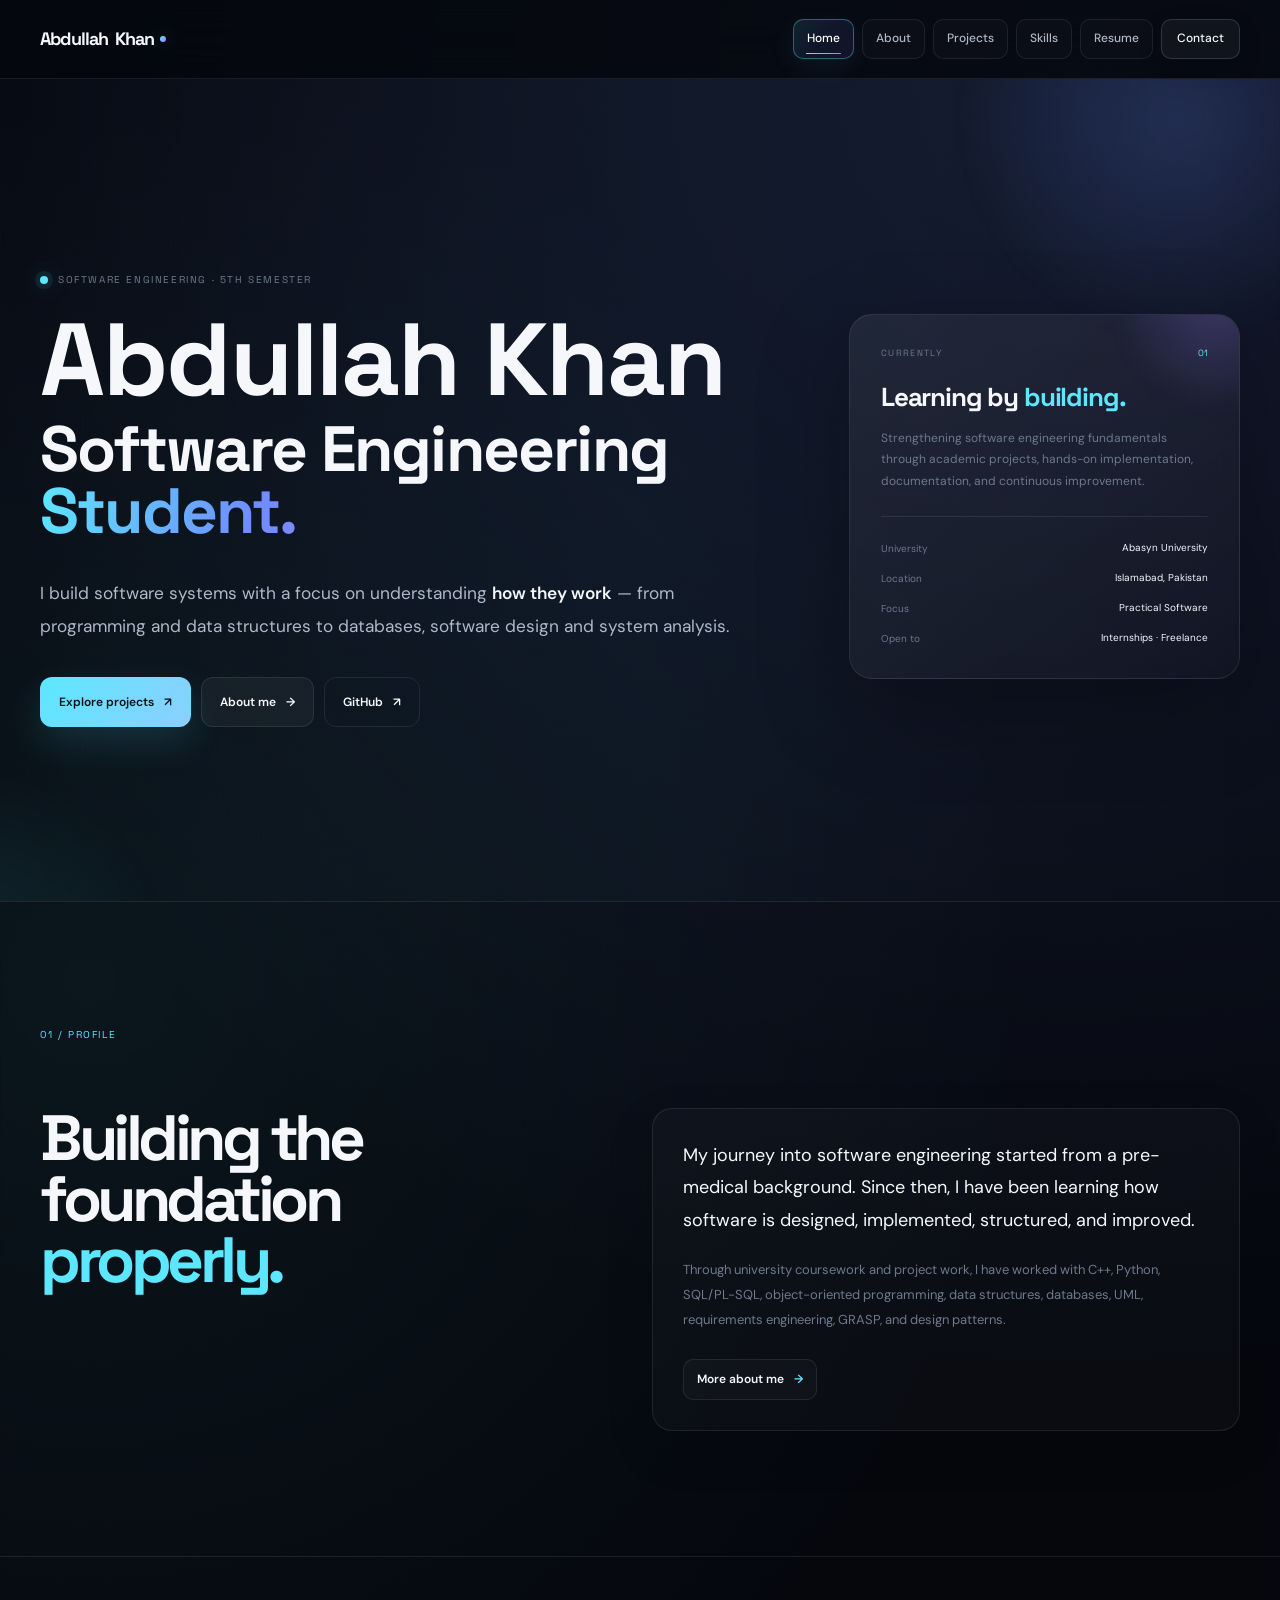
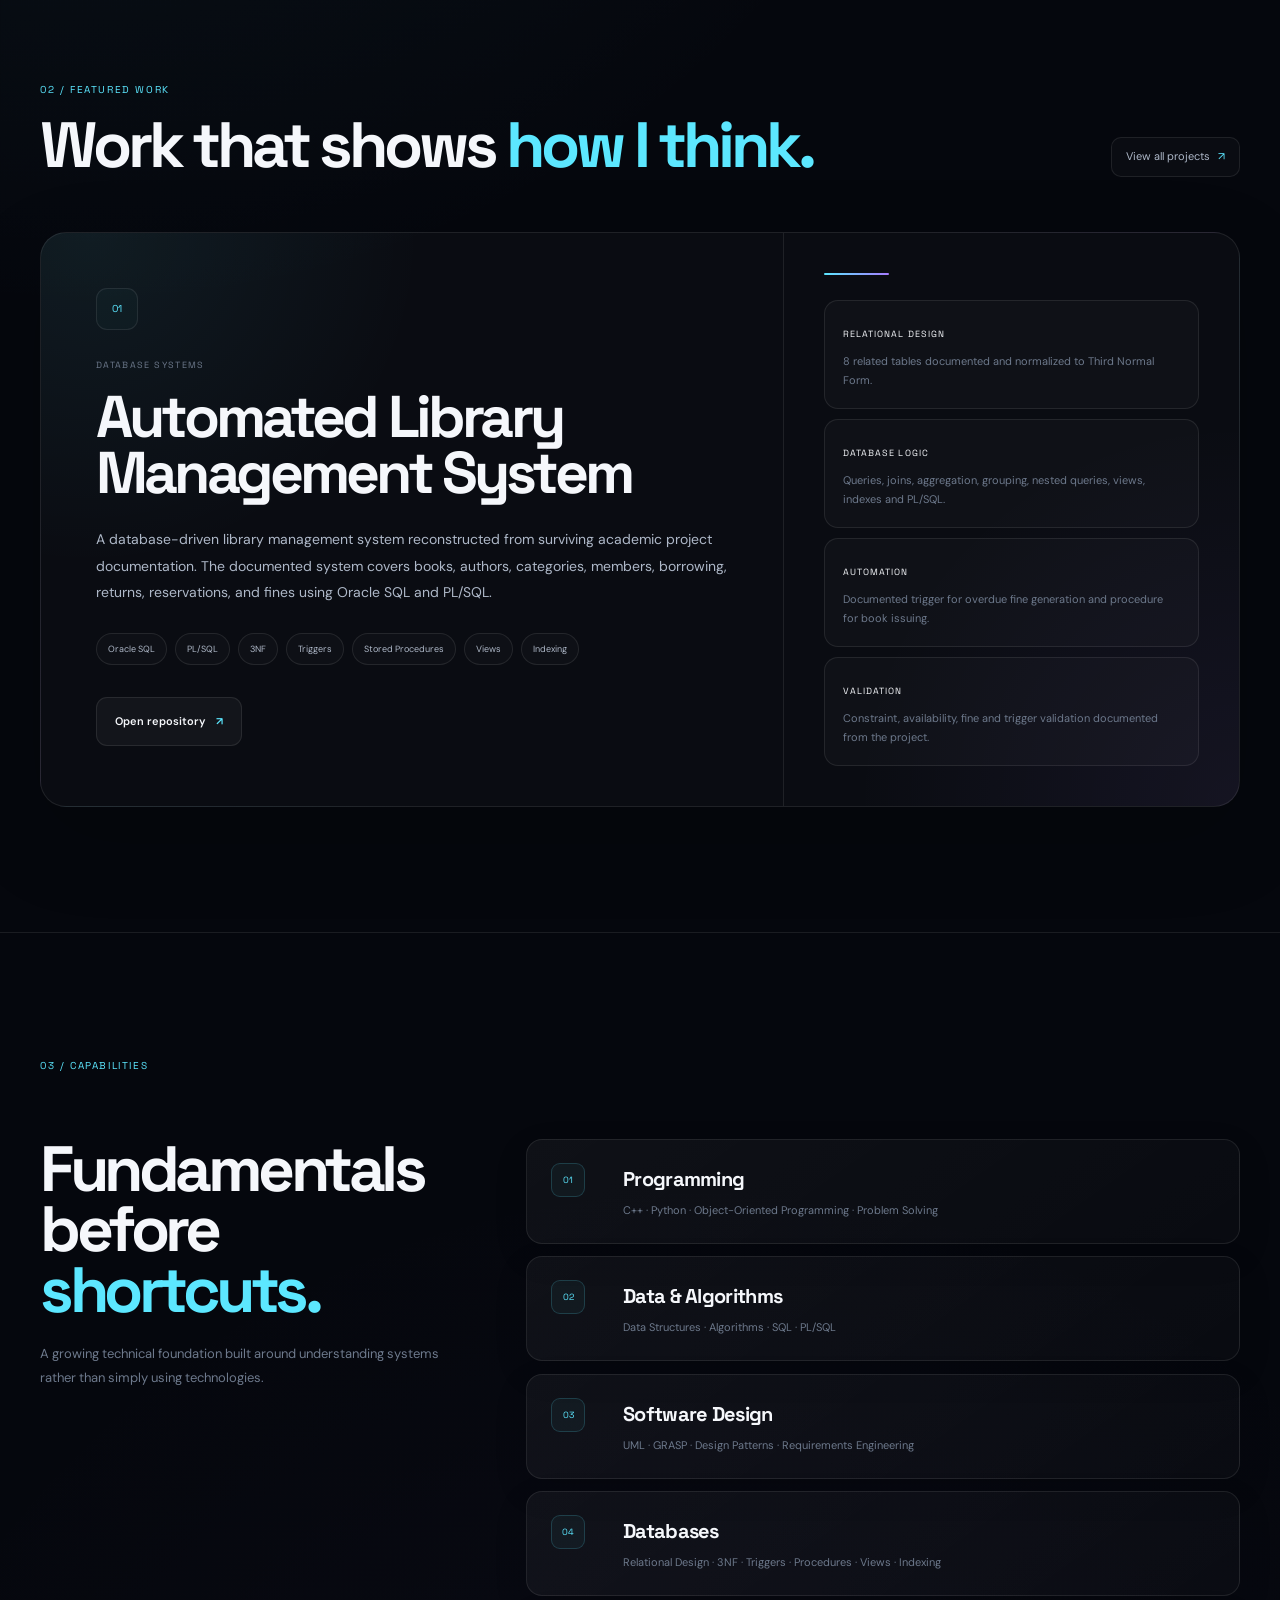
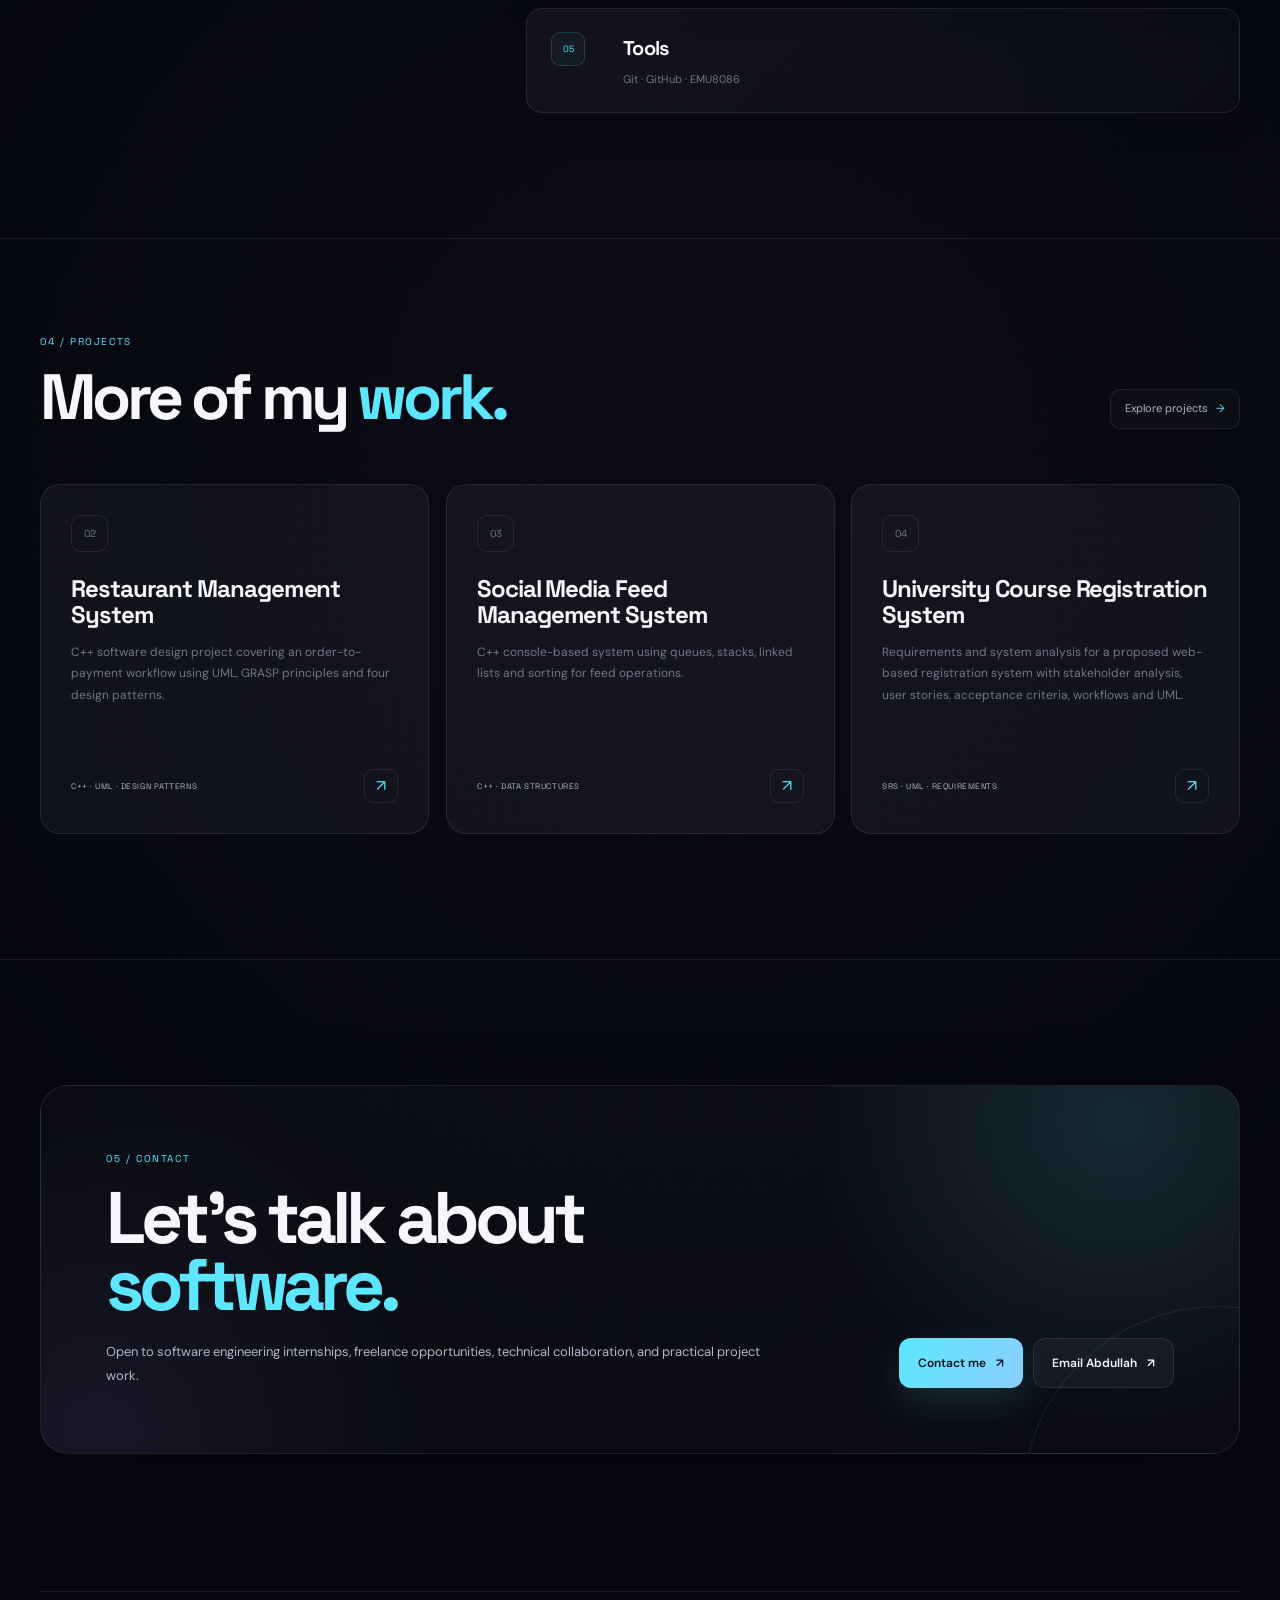
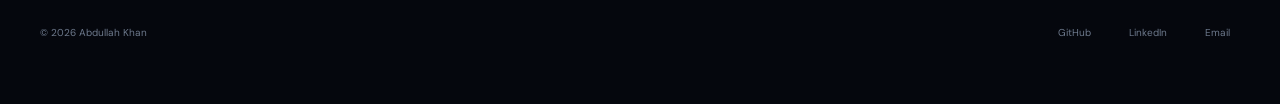
==== commit c7510694: "Finalize contact actions and email links" ====
--- a/index.html
+++ b/index.html
@@ -844,8 +844,11 @@
 
 
                         <a
-                            href="mailto:abdullahsa.tech@gmail.com"
+                           href="https://mail.google.com/mail/u/0/?view=cm&fs=1&to=abdullahsa.tech@gmail.com&su=Portfolio%20Inquiry"
                             class="button button-secondary"
+                             target="_blank"
+                            rel="noopener noreferrer"
+                             class="button button-secondary"
                         >
                             Email Abdullah
                             <span>↗</span>
--- a/css/style.css
+++ b/css/style.css
@@ -1 +1,7896 @@
-/* Professional portfolio stylesheet - coming next */
+@import url('https://fonts.googleapis.com/css2?family=DM+Sans:wght@400;500;600;700&family=Space+Grotesk:wght@400;500;600;700&display=swap');
+
+
+/* =========================================================
+   ROOT
+========================================================= */
+
+:root {
+    --bg: #05070d;
+    --bg-soft: #090e18;
+
+    --surface: rgba(255, 255, 255, 0.045);
+    --surface-2: rgba(255, 255, 255, 0.065);
+    --surface-hover: rgba(255, 255, 255, 0.085);
+
+    --text: #f5f7fb;
+    --muted: #aeb8c8;
+    --muted-dark: #6d798c;
+
+    --line: rgba(255, 255, 255, 0.085);
+    --line-strong: rgba(255, 255, 255, 0.17);
+
+    --cyan: #5ce7ff;
+    --blue: #6f8dff;
+    --violet: #a67cff;
+
+    --max-width: 1200px;
+
+    --shadow-soft:
+        0 25px 80px rgba(0, 0, 0, 0.22);
+
+    --shadow-card:
+        0 30px 90px rgba(0, 0, 0, 0.28);
+}
+
+
+/* =========================================================
+   RESET
+========================================================= */
+
+* {
+    margin: 0;
+    padding: 0;
+    box-sizing: border-box;
+}
+
+html {
+    scroll-behavior: smooth;
+    background: var(--bg);
+}
+
+body {
+    min-height: 100vh;
+
+    color: var(--text);
+
+    font-family:
+        "DM Sans",
+        Arial,
+        sans-serif;
+
+    line-height: 1.6;
+
+    overflow-x: hidden;
+
+    background:
+        radial-gradient(
+            circle at 84% 2%,
+            rgba(111, 141, 255, 0.14),
+            transparent 26%
+        ),
+        radial-gradient(
+            circle at 7% 20%,
+            rgba(92, 231, 255, 0.065),
+            transparent 23%
+        ),
+        radial-gradient(
+            circle at 55% 75%,
+            rgba(166, 124, 255, 0.035),
+            transparent 25%
+        ),
+        var(--bg);
+}
+
+body::before {
+    content: "";
+
+    position: fixed;
+    inset: 0;
+
+    z-index: -2;
+
+    pointer-events: none;
+
+    background-image:
+        linear-gradient(
+            rgba(255, 255, 255, 0.014) 1px,
+            transparent 1px
+        ),
+        linear-gradient(
+            90deg,
+            rgba(255, 255, 255, 0.014) 1px,
+            transparent 1px
+        );
+
+    background-size: 72px 72px;
+
+    mask-image:
+        linear-gradient(
+            to bottom,
+            black 0%,
+            black 40%,
+            transparent 95%
+        );
+}
+
+body::after {
+    content: "";
+
+    position: fixed;
+    inset: 0;
+
+    z-index: -1;
+
+    pointer-events: none;
+
+    background:
+        radial-gradient(
+            circle at center,
+            transparent 20%,
+            rgba(0, 0, 0, 0.12) 70%,
+            rgba(0, 0, 0, 0.4) 100%
+        );
+}
+
+::selection {
+    background:
+        rgba(92, 231, 255, 0.22);
+
+    color:
+        #ffffff;
+}
+
+a {
+    color: inherit;
+    text-decoration: none;
+}
+
+button {
+    font: inherit;
+}
+
+img {
+    display: block;
+    max-width: 100%;
+}
+
+.container {
+    width:
+        min(
+            var(--max-width),
+            calc(100% - 44px)
+        );
+
+    margin-inline:
+        auto;
+}
+
+
+/* =========================================================
+   HEADER / NAVIGATION
+========================================================= */
+
+.site-header {
+    position: sticky;
+    top: 0;
+
+    z-index: 1000;
+
+    border-bottom:
+        1px solid var(--line);
+
+    background:
+        rgba(5, 7, 13, 0.76);
+
+    backdrop-filter:
+        blur(20px);
+
+    -webkit-backdrop-filter:
+        blur(20px);
+}
+
+.navbar {
+    position: relative;
+
+    min-height:
+        78px;
+
+    display:
+        flex;
+
+    align-items:
+        center;
+
+    justify-content:
+        space-between;
+
+    gap:
+        24px;
+}
+
+.logo {
+    display:
+        inline-flex;
+
+    align-items:
+        center;
+
+    gap:
+        6px;
+
+    color:
+        var(--text);
+
+    font-family:
+        "Space Grotesk",
+        sans-serif;
+
+    font-size:
+        18px;
+
+    font-weight:
+        700;
+
+    letter-spacing:
+        -.045em;
+
+    white-space:
+        nowrap;
+}
+
+.logo strong {
+    font-weight:
+        700;
+}
+
+.logo::after {
+    content:
+        "";
+
+    width:
+        6px;
+
+    height:
+        6px;
+
+    border-radius:
+        50%;
+
+    background:
+        linear-gradient(
+            135deg,
+            var(--cyan),
+            var(--violet)
+        );
+
+    box-shadow:
+        0 0 16px
+        rgba(92, 231, 255, .38);
+}
+
+
+/* Unified navigation container system */
+
+.nav-menu {
+    display:
+        flex;
+
+    align-items:
+        center;
+
+    gap:
+        8px;
+}
+
+.nav-link {
+    position:
+        relative;
+
+    display:
+        inline-flex;
+
+    align-items:
+        center;
+
+    justify-content:
+        center;
+
+    min-height:
+        40px;
+
+    padding:
+        0 13px;
+
+    border:
+        1px solid
+        rgba(255, 255, 255, .075);
+
+    border-radius:
+        10px;
+
+    color:
+        var(--muted);
+
+    background:
+        rgba(255, 255, 255, .018);
+
+    font-size:
+        12px;
+
+    font-weight:
+        500;
+
+    transition:
+        color .25s ease,
+        background .25s ease,
+        border-color .25s ease,
+        transform .25s ease,
+        box-shadow .25s ease;
+}
+
+.nav-link:hover {
+    color:
+        var(--text);
+
+    border-color:
+        rgba(92, 231, 255, .24);
+
+    background:
+        linear-gradient(
+            135deg,
+            rgba(92, 231, 255, .075),
+            rgba(166, 124, 255, .055)
+        );
+
+    transform:
+        translateY(-2px);
+
+    box-shadow:
+        0 8px 24px
+        rgba(0, 0, 0, .16);
+}
+
+.nav-link.active {
+    color:
+        #ffffff;
+
+    border-color:
+        rgba(92, 231, 255, .36);
+
+    background:
+        linear-gradient(
+            135deg,
+            rgba(92, 231, 255, .12),
+            rgba(111, 141, 255, .10),
+            rgba(166, 124, 255, .09)
+        );
+
+    box-shadow:
+        0 8px 28px
+        rgba(92, 231, 255, .075);
+}
+
+.nav-link.active::before {
+    content:
+        "";
+
+    position:
+        absolute;
+
+    left:
+        12px;
+
+    right:
+        12px;
+
+    bottom:
+        4px;
+
+    height:
+        1px;
+
+    border-radius:
+        999px;
+
+    background:
+        linear-gradient(
+            90deg,
+            var(--cyan),
+            var(--violet)
+        );
+}
+
+
+/* Contact is stronger, but SAME radius/shape */
+
+.nav-contact {
+    min-height:
+        40px;
+
+    padding:
+        0 15px;
+
+    border:
+        1px solid
+        rgba(255, 255, 255, .14);
+
+    border-radius:
+        10px;
+
+    color:
+        var(--text);
+
+    background:
+        rgba(255, 255, 255, .045);
+
+    box-shadow:
+        0 8px 25px
+        rgba(0, 0, 0, .12);
+}
+
+.nav-contact:hover {
+    border-color:
+        rgba(92, 231, 255, .32);
+
+    background:
+        linear-gradient(
+            135deg,
+            rgba(92,231,255,.09),
+            rgba(166,124,255,.065)
+        );
+
+    box-shadow:
+        0 10px 28px
+        rgba(92,231,255,.08);
+}
+
+
+/* Mobile menu */
+
+.menu-toggle {
+    display:
+        none;
+
+    width:
+        44px;
+
+    height:
+        44px;
+
+    padding:
+        0;
+
+    border:
+        1px solid var(--line);
+
+    border-radius:
+        11px;
+
+    background:
+        rgba(255,255,255,.025);
+
+    cursor:
+        pointer;
+
+    transition:
+        border-color .25s ease,
+        background .25s ease;
+}
+
+.menu-toggle:hover {
+    border-color:
+        rgba(92,231,255,.28);
+
+    background:
+        rgba(92,231,255,.05);
+}
+
+.menu-toggle span {
+    display:
+        block;
+
+    width:
+        18px;
+
+    height:
+        1px;
+
+    margin:
+        4px auto;
+
+    background:
+        var(--text);
+
+    transition:
+        transform .28s ease,
+        opacity .2s ease;
+}
+
+.menu-toggle.open span:nth-child(1) {
+    transform:
+        translateY(5px)
+        rotate(45deg);
+}
+
+.menu-toggle.open span:nth-child(2) {
+    opacity:
+        0;
+}
+
+.menu-toggle.open span:nth-child(3) {
+    transform:
+        translateY(-5px)
+        rotate(-45deg);
+}
+
+
+/* =========================================================
+   HERO
+========================================================= */
+
+.hero {
+    position:
+        relative;
+
+    min-height:
+        calc(100vh - 78px);
+
+    display:
+        flex;
+
+    align-items:
+        center;
+
+    padding:
+        105px 0 92px;
+
+    overflow:
+        hidden;
+}
+
+.hero-grid-overlay {
+    position:
+        absolute;
+
+    inset:
+        0;
+
+    pointer-events:
+        none;
+
+    background:
+        linear-gradient(
+            90deg,
+            transparent 0%,
+            rgba(92,231,255,.022) 50%,
+            transparent 100%
+        );
+}
+
+.hero-glow {
+    position:
+        absolute;
+
+    border-radius:
+        50%;
+
+    pointer-events:
+        none;
+
+    filter:
+        blur(10px);
+
+    animation:
+        floatGlow 9s ease-in-out infinite alternate;
+}
+
+.hero-glow-one {
+    width:
+        460px;
+
+    height:
+        460px;
+
+    top:
+        -190px;
+
+    right:
+        -130px;
+
+    background:
+        radial-gradient(
+            circle,
+            rgba(102,140,255,.18),
+            transparent 68%
+        );
+}
+
+.hero-glow-two {
+    width:
+        390px;
+
+    height:
+        390px;
+
+    left:
+        -220px;
+
+    bottom:
+        -250px;
+
+    background:
+        radial-gradient(
+            circle,
+            rgba(92,231,255,.09),
+            transparent 70%
+        );
+
+    animation-delay:
+        -3s;
+}
+
+@keyframes floatGlow {
+
+    from {
+        transform:
+            translate3d(0,0,0)
+            scale(1);
+    }
+
+    to {
+        transform:
+            translate3d(0,28px,0)
+            scale(1.08);
+    }
+
+}
+
+.hero-container {
+    position:
+        relative;
+
+    display:
+        grid;
+
+    grid-template-columns:
+        minmax(0, 1.3fr)
+        minmax(290px, .7fr);
+
+    align-items:
+        center;
+
+    gap:
+        82px;
+}
+
+.hero-content {
+    min-width:
+        0;
+}
+
+.hero-eyebrow {
+    display:
+        inline-flex;
+
+    align-items:
+        center;
+
+    gap:
+        10px;
+
+    margin-bottom:
+        27px;
+
+    color:
+        var(--muted-dark);
+
+    font-family:
+        "Space Grotesk",
+        sans-serif;
+
+    font-size:
+        10px;
+
+    text-transform:
+        uppercase;
+
+    letter-spacing:
+        .16em;
+}
+
+.status-dot {
+    width:
+        8px;
+
+    height:
+        8px;
+
+    flex:
+        0 0 auto;
+
+    border-radius:
+        50%;
+
+    background:
+        var(--cyan);
+
+    box-shadow:
+        0 0 0 5px
+        rgba(92,231,255,.08),
+        0 0 24px
+        rgba(92,231,255,.48);
+
+    animation:
+        pulseDot 2.4s
+        ease-in-out
+        infinite;
+}
+
+@keyframes pulseDot {
+
+    0%,
+    100% {
+        box-shadow:
+            0 0 0 5px
+            rgba(92,231,255,.08),
+            0 0 24px
+            rgba(92,231,255,.48);
+    }
+
+    50% {
+        box-shadow:
+            0 0 0 9px
+            rgba(92,231,255,.012),
+            0 0 34px
+            rgba(92,231,255,.62);
+    }
+
+}
+
+.hero-title {
+    font-family:
+        "Space Grotesk",
+        sans-serif;
+
+    font-weight:
+        700;
+
+    letter-spacing:
+        -.075em;
+
+    line-height:
+        .88;
+
+    margin-bottom:
+        35px;
+}
+
+.hero-name {
+    display:
+        block;
+
+    font-size:
+        clamp(
+            4rem,
+            8vw,
+            8rem
+        );
+}
+
+.hero-role {
+    display:
+        block;
+
+    max-width:
+        920px;
+
+    margin-top:
+        13px;
+
+    color:
+        var(--text);
+
+    font-size:
+        clamp(
+            2.5rem,
+            5vw,
+            5rem
+        );
+
+    line-height:
+        .97;
+}
+
+.gradient-text {
+    display:
+        inline-block;
+
+    background:
+        linear-gradient(
+            105deg,
+            var(--cyan),
+            var(--blue) 45%,
+            var(--violet)
+        );
+
+    background-size:
+        180% 180%;
+
+    -webkit-background-clip:
+        text;
+
+    background-clip:
+        text;
+
+    color:
+        transparent;
+
+    animation:
+        gradientMove 6s ease infinite;
+}
+
+@keyframes gradientMove {
+
+    0% {
+        background-position:
+            0% 50%;
+    }
+
+    50% {
+        background-position:
+            100% 50%;
+    }
+
+    100% {
+        background-position:
+            0% 50%;
+    }
+
+}
+
+.hero-description {
+    max-width:
+        725px;
+
+    color:
+        var(--muted);
+
+    font-size:
+        clamp(
+            1rem,
+            1.35vw,
+            1.13rem
+        );
+
+    line-height:
+        1.9;
+
+    margin-bottom:
+        35px;
+}
+
+.hero-description strong {
+    color:
+        var(--text);
+
+    font-weight:
+        600;
+}
+
+.hero-actions {
+    display:
+        flex;
+
+    flex-wrap:
+        wrap;
+
+    gap:
+        10px;
+}
+
+.button {
+    position:
+        relative;
+
+    overflow:
+        hidden;
+
+    min-height:
+        50px;
+
+    display:
+        inline-flex;
+
+    align-items:
+        center;
+
+    justify-content:
+        center;
+
+    gap:
+        10px;
+
+    padding:
+        0 18px;
+
+    border:
+        1px solid var(--line);
+
+    border-radius:
+        12px;
+
+    color:
+        var(--text);
+
+    font-size:
+        12px;
+
+    font-weight:
+        600;
+
+    background:
+        rgba(255,255,255,.03);
+
+    transition:
+        transform .25s ease,
+        color .25s ease,
+        border-color .25s ease,
+        background .25s ease,
+        box-shadow .25s ease;
+}
+
+.button span {
+    transition:
+        transform .25s ease;
+}
+
+.button:hover {
+    transform:
+        translateY(-3px);
+
+    border-color:
+        var(--line-strong);
+
+    background:
+        rgba(255,255,255,.075);
+
+    box-shadow:
+        0 12px 30px
+        rgba(0,0,0,.16);
+}
+
+.button:hover span {
+    transform:
+        translate(3px,-2px);
+}
+
+.button:active {
+    transform:
+        scale(.97);
+}
+
+.button-primary {
+    color:
+        #041018;
+
+    border-color:
+        transparent;
+
+    background:
+        linear-gradient(
+            120deg,
+            var(--cyan),
+            #8bcfff
+        );
+
+    box-shadow:
+        0 15px 38px
+        rgba(92,231,255,.14);
+}
+
+.button-primary:hover {
+    color:
+        #041018;
+
+    border-color:
+        transparent;
+
+    background:
+        linear-gradient(
+            120deg,
+            #7aeaff,
+            #a1d5ff
+        );
+
+    box-shadow:
+        0 20px 52px
+        rgba(92,231,255,.23);
+}
+
+.button-secondary {
+    background:
+        rgba(255,255,255,.045);
+}
+
+.button-ghost {
+    background:
+        transparent;
+}
+
+
+/* =========================================================
+   HERO PANEL
+========================================================= */
+
+.hero-panel {
+    position:
+        relative;
+
+    overflow:
+        hidden;
+
+    padding:
+        31px;
+
+    border:
+        1px solid var(--line);
+
+    border-radius:
+        23px;
+
+    background:
+        linear-gradient(
+            145deg,
+            rgba(255,255,255,.065),
+            rgba(255,255,255,.018)
+        );
+
+    box-shadow:
+        var(--shadow-card);
+
+    will-change:
+        transform;
+
+    transition:
+        transform .16s ease-out,
+        border-color .3s ease,
+        box-shadow .3s ease;
+}
+
+.hero-panel::before {
+    content:
+        "";
+
+    position:
+        absolute;
+
+    width:
+        210px;
+
+    height:
+        210px;
+
+    top:
+        -110px;
+
+    right:
+        -85px;
+
+    border-radius:
+        50%;
+
+    background:
+        radial-gradient(
+            circle,
+            rgba(166,124,255,.22),
+            transparent 70%
+        );
+
+    filter:
+        blur(8px);
+
+    pointer-events:
+        none;
+}
+
+.hero-panel::after {
+    content:
+        "";
+
+    position:
+        absolute;
+
+    width:
+        180px;
+
+    height:
+        180px;
+
+    left:
+        var(--glow-x,76%);
+
+    top:
+        var(--glow-y,22%);
+
+    transform:
+        translate(-50%,-50%);
+
+    border-radius:
+        50%;
+
+    background:
+        radial-gradient(
+            circle,
+            rgba(92,231,255,.11),
+            transparent 68%
+        );
+
+    opacity:
+        0;
+
+    transition:
+        opacity .3s ease;
+
+    pointer-events:
+        none;
+}
+
+.hero-panel:hover {
+    border-color:
+        rgba(92,231,255,.23);
+
+    box-shadow:
+        0 40px 100px
+        rgba(0,0,0,.34),
+        0 0 42px
+        rgba(92,231,255,.035);
+}
+
+.hero-panel:hover::after {
+    opacity:
+        1;
+}
+
+.panel-top {
+    position:
+        relative;
+
+    display:
+        flex;
+
+    justify-content:
+        space-between;
+
+    gap:
+        20px;
+
+    margin-bottom:
+        22px;
+}
+
+.panel-label {
+    color:
+        var(--muted-dark);
+
+    font-family:
+        "Space Grotesk",
+        sans-serif;
+
+    font-size:
+        9px;
+
+    text-transform:
+        uppercase;
+
+    letter-spacing:
+        .15em;
+}
+
+.panel-index {
+    color:
+        var(--cyan);
+
+    font-family:
+        "Space Grotesk",
+        sans-serif;
+
+    font-size:
+        9px;
+}
+
+.hero-panel h2 {
+    position:
+        relative;
+
+    max-width:
+        400px;
+
+    margin-bottom:
+        15px;
+
+    font-family:
+        "Space Grotesk",
+        sans-serif;
+
+    font-size:
+        26px;
+
+    line-height:
+        1.16;
+
+    letter-spacing:
+        -.045em;
+}
+
+.hero-panel h2 span {
+    color:
+        var(--cyan);
+}
+
+.hero-panel > p {
+    position:
+        relative;
+
+    color:
+        var(--muted-dark);
+
+    font-size:
+        12px;
+
+    line-height:
+        1.8;
+}
+
+.panel-divider {
+    height:
+        1px;
+
+    margin:
+        24px 0;
+
+    background:
+        var(--line);
+}
+
+.panel-facts {
+    position:
+        relative;
+
+    display:
+        grid;
+
+    gap:
+        14px;
+}
+
+.panel-fact {
+    display:
+        flex;
+
+    align-items:
+        flex-start;
+
+    justify-content:
+        space-between;
+
+    gap:
+        20px;
+}
+
+.fact-label {
+    color:
+        var(--muted-dark);
+
+    font-size:
+        10px;
+}
+
+.fact-value {
+    max-width:
+        170px;
+
+    color:
+        var(--text);
+
+    font-size:
+        10px;
+
+    text-align:
+        right;
+
+    line-height:
+        1.45;
+}
+
+.hero-bottom {
+    position:
+        absolute;
+
+    left:
+        50%;
+
+    bottom:
+        24px;
+
+    transform:
+        translateX(-50%);
+
+    display:
+        grid;
+
+    grid-template-columns:
+        auto
+        1fr
+        auto;
+
+    align-items:
+        center;
+
+    gap:
+        20px;
+
+    width:
+        min(
+            var(--max-width),
+            calc(100% - 44px)
+        );
+}
+
+.hero-scroll-label {
+    color:
+        var(--muted-dark);
+
+    font-family:
+        "Space Grotesk",
+        sans-serif;
+
+    font-size:
+        9px;
+
+    text-transform:
+        uppercase;
+
+    letter-spacing:
+        .13em;
+}
+
+.hero-line {
+    height:
+        1px;
+
+    background:
+        linear-gradient(
+            90deg,
+            rgba(92,231,255,.22),
+            var(--line),
+            rgba(166,124,255,.20)
+        );
+}
+
+.hero-stack {
+    display:
+        flex;
+
+    align-items:
+        center;
+
+    gap:
+        14px;
+
+    color:
+        var(--muted-dark);
+
+    font-family:
+        "Space Grotesk",
+        sans-serif;
+
+    font-size:
+        9px;
+
+    letter-spacing:
+        .06em;
+}
+
+.hero-stack span {
+    white-space:
+        nowrap;
+}
+
+
+/* =========================================================
+   SECTIONS
+========================================================= */
+
+.section {
+    position:
+        relative;
+
+    padding:
+        125px 0;
+
+    border-top:
+        1px solid var(--line);
+}
+
+.section-kicker {
+    color:
+        var(--cyan);
+
+    font-family:
+        "Space Grotesk",
+        sans-serif;
+
+    font-size:
+        10px;
+
+    text-transform:
+        uppercase;
+
+    letter-spacing:
+        .16em;
+
+    margin-bottom:
+        17px;
+}
+
+.section-title {
+    max-width:
+        900px;
+
+    font-family:
+        "Space Grotesk",
+        sans-serif;
+
+    font-size:
+        clamp(
+            2.6rem,
+            5vw,
+            4.8rem
+        );
+
+    line-height:
+        .96;
+
+    letter-spacing:
+        -.065em;
+}
+
+.section-title span,
+.intro-heading span,
+.capabilities-heading span,
+.contact-panel h2 span {
+    color:
+        var(--cyan);
+}
+
+.section-intro {
+    max-width:
+        730px;
+
+    margin-top:
+        20px;
+
+    color:
+        var(--muted);
+
+    font-size:
+        14px;
+
+    line-height:
+        1.9;
+}
+
+
+/* =========================================================
+   INTRO
+========================================================= */
+
+.intro-grid {
+    margin-top:
+        65px;
+
+    display:
+        grid;
+
+    grid-template-columns:
+        .95fr
+        1.05fr;
+
+    align-items:
+        start;
+
+    gap:
+        80px;
+}
+
+.intro-heading h2 {
+    max-width:
+        520px;
+
+    font-family:
+        "Space Grotesk",
+        sans-serif;
+
+    font-size:
+        clamp(
+            2.8rem,
+            5vw,
+            5rem
+        );
+
+    line-height:
+        .95;
+
+    letter-spacing:
+        -.07em;
+}
+
+.intro-content {
+    max-width:
+        680px;
+
+    padding:
+        30px;
+
+    border:
+        1px solid var(--line);
+
+    border-radius:
+        20px;
+
+    background:
+        rgba(255,255,255,.025);
+
+    box-shadow:
+        0 18px 50px
+        rgba(0,0,0,.12);
+}
+
+.large-text {
+    color:
+        var(--text);
+
+    font-size:
+        18px;
+
+    line-height:
+        1.8;
+
+    margin-bottom:
+        22px;
+}
+
+.intro-content > p:not(.large-text) {
+    color:
+        var(--muted-dark);
+
+    font-size:
+        13px;
+
+    line-height:
+        1.9;
+}
+
+.text-link {
+    display:
+        inline-flex;
+
+    align-items:
+        center;
+
+    gap:
+        10px;
+
+    margin-top:
+        27px;
+
+    padding:
+        10px 13px;
+
+    border:
+        1px solid var(--line);
+
+    border-radius:
+        10px;
+
+    color:
+        var(--text);
+
+    font-size:
+        12px;
+
+    font-weight:
+        600;
+
+    background:
+        rgba(255,255,255,.025);
+
+    transition:
+        transform .25s ease,
+        border-color .25s ease,
+        background .25s ease;
+}
+
+.text-link span {
+    color:
+        var(--cyan);
+
+    transition:
+        transform .25s ease;
+}
+
+.text-link:hover {
+    transform:
+        translateY(-2px);
+
+    border-color:
+        rgba(92,231,255,.25);
+
+    background:
+        rgba(92,231,255,.05);
+}
+
+.text-link:hover span {
+    transform:
+        translateX(5px);
+}
+
+
+/* =========================================================
+   FEATURED WORK
+========================================================= */
+
+.section-heading-row {
+    display:
+        flex;
+
+    align-items:
+        flex-end;
+
+    justify-content:
+        space-between;
+
+    gap:
+        30px;
+
+    margin-bottom:
+        55px;
+}
+
+.section-link {
+    display:
+        inline-flex;
+
+    align-items:
+        center;
+
+    gap:
+        8px;
+
+    padding:
+        10px 14px;
+
+    border:
+        1px solid var(--line);
+
+    border-radius:
+        10px;
+
+    color:
+        var(--muted);
+
+    font-size:
+        11px;
+
+    background:
+        rgba(255,255,255,.025);
+
+    transition:
+        color .25s ease,
+        transform .25s ease,
+        border-color .25s ease,
+        background .25s ease;
+}
+
+.section-link span {
+    color:
+        var(--cyan);
+
+    transition:
+        transform .25s ease;
+}
+
+.section-link:hover {
+    color:
+        var(--text);
+
+    transform:
+        translateY(-2px);
+
+    border-color:
+        rgba(92,231,255,.26);
+
+    background:
+        rgba(92,231,255,.05);
+}
+
+.section-link:hover span {
+    transform:
+        translate(3px,-2px);
+}
+
+
+/* =========================================================
+   FEATURED PROJECT
+========================================================= */
+
+.featured-project {
+    position:
+        relative;
+
+    display:
+        grid;
+
+    grid-template-columns:
+        1.24fr
+        .76fr;
+
+    overflow:
+        hidden;
+
+    border:
+        1px solid var(--line);
+
+    border-radius:
+        26px;
+
+    background:
+        radial-gradient(
+            circle at 4% 0%,
+            rgba(92,231,255,.065),
+            transparent 26%
+        ),
+        radial-gradient(
+            circle at 100% 100%,
+            rgba(166,124,255,.065),
+            transparent 29%
+        ),
+        rgba(255,255,255,.024);
+
+    box-shadow:
+        0 30px 85px
+        rgba(0,0,0,.18);
+
+    will-change:
+        transform;
+
+    transition:
+        transform .18s ease-out,
+        border-color .35s ease,
+        box-shadow .35s ease;
+}
+
+.featured-project:hover {
+    border-color:
+        rgba(92,231,255,.24);
+
+    box-shadow:
+        0 45px 110px
+        rgba(0,0,0,.29),
+        0 0 42px
+        rgba(92,231,255,.028);
+}
+
+.featured-main {
+    padding:
+        55px;
+
+    border-right:
+        1px solid var(--line);
+}
+
+.project-number {
+    width:
+        42px;
+
+    height:
+        42px;
+
+    display:
+        inline-flex;
+
+    align-items:
+        center;
+
+    justify-content:
+        center;
+
+    margin-bottom:
+        28px;
+
+    border:
+        1px solid var(--line);
+
+    border-radius:
+        11px;
+
+    color:
+        var(--cyan);
+
+    font-family:
+        "Space Grotesk",
+        sans-serif;
+
+    font-size:
+        10px;
+
+    background:
+        rgba(92,231,255,.025);
+
+    transition:
+        transform .25s ease,
+        border-color .25s ease,
+        background .25s ease;
+}
+
+.featured-project:hover .project-number {
+    transform:
+        translateY(-2px);
+
+    border-color:
+        rgba(92,231,255,.28);
+
+    background:
+        rgba(92,231,255,.06);
+}
+
+.project-category {
+    color:
+        var(--muted-dark);
+
+    font-family:
+        "Space Grotesk",
+        sans-serif;
+
+    font-size:
+        9px;
+
+    text-transform:
+        uppercase;
+
+    letter-spacing:
+        .15em;
+
+    margin-bottom:
+        17px;
+}
+
+.featured-main h3 {
+    max-width:
+        810px;
+
+    font-family:
+        "Space Grotesk",
+        sans-serif;
+
+    font-size:
+        clamp(
+            2.5rem,
+            4.6vw,
+            4.5rem
+        );
+
+    line-height:
+        .94;
+
+    letter-spacing:
+        -.065em;
+
+    margin-bottom:
+        26px;
+}
+
+.featured-main > p {
+    max-width:
+        710px;
+
+    color:
+        var(--muted);
+
+    font-size:
+        14px;
+
+    line-height:
+        1.9;
+
+    margin-bottom:
+        27px;
+}
+
+.project-tags {
+    display:
+        flex;
+
+    flex-wrap:
+        wrap;
+
+    gap:
+        8px;
+
+    margin-bottom:
+        32px;
+}
+
+.project-tags span {
+    position:
+        relative;
+
+    overflow:
+        hidden;
+
+    padding:
+        8px 11px;
+
+    border:
+        1px solid var(--line);
+
+    border-radius:
+        999px;
+
+    color:
+        var(--muted);
+
+    font-size:
+        9px;
+
+    background:
+        rgba(255,255,255,.018);
+
+    cursor:
+        default;
+
+    transition:
+        transform .25s ease,
+        color .25s ease,
+        border-color .25s ease,
+        background .25s ease,
+        box-shadow .25s ease;
+}
+
+.project-tags span::before {
+    content:
+        "";
+
+    position:
+        absolute;
+
+    inset:
+        0;
+
+    background:
+        linear-gradient(
+            100deg,
+            rgba(92,231,255,.10),
+            rgba(166,124,255,.10)
+        );
+
+    transform:
+        translateX(-105%);
+
+    transition:
+        transform .35s ease;
+}
+
+.project-tags span:hover {
+    transform:
+        translateY(-3px);
+
+    color:
+        #ffffff;
+
+    border-color:
+        rgba(92,231,255,.30);
+
+    background:
+        rgba(92,231,255,.035);
+
+    box-shadow:
+        0 8px 20px
+        rgba(0,0,0,.14);
+}
+
+.project-tags span:hover::before {
+    transform:
+        translateX(0);
+}
+
+.project-button {
+    min-height:
+        49px;
+
+    display:
+        inline-flex;
+
+    align-items:
+        center;
+
+    justify-content:
+        center;
+
+    gap:
+        10px;
+
+    padding:
+        0 18px;
+
+    border:
+        1px solid var(--line);
+
+    border-radius:
+        11px;
+
+    color:
+        var(--text);
+
+    background:
+        rgba(255,255,255,.04);
+
+    font-size:
+        11px;
+
+    font-weight:
+        600;
+
+    transition:
+        transform .25s ease,
+        border-color .25s ease,
+        background .25s ease,
+        box-shadow .25s ease;
+}
+
+.project-button span {
+    color:
+        var(--cyan);
+
+    transition:
+        transform .25s ease;
+}
+
+.project-button:hover {
+    transform:
+        translateY(-3px);
+
+    border-color:
+        rgba(92,231,255,.34);
+
+    background:
+        rgba(92,231,255,.06);
+
+    box-shadow:
+        0 14px 30px
+        rgba(0,0,0,.16);
+}
+
+.project-button:hover span {
+    transform:
+        translate(3px,-2px);
+}
+
+.featured-side {
+    display:
+        flex;
+
+    flex-direction:
+        column;
+
+    justify-content:
+        center;
+
+    padding:
+        40px;
+}
+
+.feature-line {
+    width:
+        65px;
+
+    height:
+        2px;
+
+    margin-bottom:
+        25px;
+
+    border-radius:
+        99px;
+
+    background:
+        linear-gradient(
+            90deg,
+            var(--cyan),
+            var(--violet)
+        );
+}
+
+.feature-item {
+    padding:
+        18px;
+
+    margin-bottom:
+        10px;
+
+    border:
+        1px solid var(--line);
+
+    border-radius:
+        14px;
+
+    background:
+        rgba(255,255,255,.025);
+
+    transition:
+        transform .25s ease,
+        border-color .25s ease,
+        background .25s ease,
+        box-shadow .25s ease;
+}
+
+.feature-item:last-child {
+    margin-bottom:
+        0;
+}
+
+.feature-item:hover {
+    transform:
+        translateX(5px);
+
+    border-color:
+        rgba(92,231,255,.21);
+
+    background:
+        rgba(92,231,255,.035);
+
+    box-shadow:
+        0 10px 30px
+        rgba(0,0,0,.16);
+}
+
+.feature-item > span {
+    color:
+        var(--text);
+
+    font-family:
+        "Space Grotesk",
+        sans-serif;
+
+    font-size:
+        9px;
+
+    letter-spacing:
+        .12em;
+}
+
+.feature-item p {
+    margin-top:
+        7px;
+
+    color:
+        var(--muted-dark);
+
+    font-size:
+        11px;
+
+    line-height:
+        1.75;
+}
+
+
+/* =========================================================
+   PROJECT PREVIEW
+========================================================= */
+
+.project-preview-section {
+    padding-top:
+        95px;
+}
+
+.preview-grid {
+    display:
+        grid;
+
+    grid-template-columns:
+        repeat(3,1fr);
+
+    gap:
+        17px;
+}
+
+.preview-card {
+    position:
+        relative;
+
+    overflow:
+        hidden;
+
+    min-height:
+        350px;
+
+    padding:
+        30px;
+
+    display:
+        flex;
+
+    flex-direction:
+        column;
+
+    justify-content:
+        space-between;
+
+    border:
+        1px solid var(--line);
+
+    border-radius:
+        20px;
+
+    background:
+        var(--surface);
+
+    will-change:
+        transform;
+
+    transition:
+        transform .18s ease-out,
+        border-color .3s ease,
+        background .3s ease,
+        box-shadow .3s ease;
+}
+
+.preview-card::before {
+    content:
+        "";
+
+    position:
+        absolute;
+
+    width:
+        230px;
+
+    height:
+        230px;
+
+    top:
+        -150px;
+
+    right:
+        -100px;
+
+    border-radius:
+        50%;
+
+    background:
+        radial-gradient(
+            circle,
+            rgba(102,140,255,.08),
+            transparent 70%
+        );
+
+    opacity:
+        0;
+
+    transition:
+        opacity .3s ease;
+}
+
+.preview-card:hover {
+    border-color:
+        rgba(102,140,255,.25);
+
+    background:
+        var(--surface-hover);
+
+    box-shadow:
+        0 28px 75px
+        rgba(0,0,0,.23);
+}
+
+.preview-card:hover::before {
+    opacity:
+        1;
+}
+
+.preview-number {
+    position:
+        relative;
+
+    z-index:
+        1;
+
+    width:
+        37px;
+
+    height:
+        37px;
+
+    display:
+        inline-flex;
+
+    align-items:
+        center;
+
+    justify-content:
+        center;
+
+    border:
+        1px solid var(--line);
+
+    border-radius:
+        10px;
+
+    color:
+        var(--muted-dark);
+
+    font-family:
+        "Space Grotesk",
+        sans-serif;
+
+    font-size:
+        10px;
+
+    transition:
+        color .25s ease,
+        border-color .25s ease,
+        background .25s ease;
+}
+
+.preview-card:hover .preview-number {
+    color:
+        var(--cyan);
+
+    border-color:
+        rgba(92,231,255,.28);
+
+    background:
+        rgba(92,231,255,.05);
+}
+
+.preview-card h3 {
+    position:
+        relative;
+
+    z-index:
+        1;
+
+    max-width:
+        480px;
+
+    margin-top:
+        24px;
+
+    font-family:
+        "Space Grotesk",
+        sans-serif;
+
+    font-size:
+        24px;
+
+    line-height:
+        1.08;
+
+    letter-spacing:
+        -.045em;
+}
+
+.preview-card p {
+    position:
+        relative;
+
+    z-index:
+        1;
+
+    margin-top:
+        14px;
+
+    color:
+        var(--muted-dark);
+
+    font-size:
+        12px;
+
+    line-height:
+        1.8;
+}
+
+.preview-bottom {
+    position:
+        relative;
+
+    z-index:
+        1;
+
+    display:
+        flex;
+
+    align-items:
+        center;
+
+    justify-content:
+        space-between;
+
+    gap:
+        15px;
+
+    margin-top:
+        30px;
+}
+
+.preview-bottom > span:first-child {
+    color:
+        var(--muted);
+
+    font-family:
+        "Space Grotesk",
+        sans-serif;
+
+    font-size:
+        8px;
+
+    letter-spacing:
+        .07em;
+}
+
+.preview-arrow {
+    width:
+        34px;
+
+    height:
+        34px;
+
+    display:
+        inline-flex;
+
+    align-items:
+        center;
+
+    justify-content:
+        center;
+
+    border:
+        1px solid var(--line);
+
+    border-radius:
+        9px;
+
+    color:
+        var(--cyan);
+
+    transition:
+        transform .25s ease,
+        border-color .25s ease,
+        background .25s ease;
+}
+
+.preview-card:hover .preview-arrow {
+    transform:
+        translate(2px,-2px);
+
+    border-color:
+        rgba(92,231,255,.35);
+
+    background:
+        rgba(92,231,255,.06);
+}
+
+
+/* =========================================================
+   CAPABILITIES
+========================================================= */
+
+.capabilities-grid {
+    margin-top:
+        65px;
+
+    display:
+        grid;
+
+    grid-template-columns:
+        .72fr
+        1.28fr;
+
+    gap:
+        85px;
+
+    align-items:
+        start;
+}
+
+.capabilities-heading h2 {
+    max-width:
+        520px;
+
+    font-family:
+        "Space Grotesk",
+        sans-serif;
+
+    font-size:
+        clamp(
+            2.8rem,
+            5vw,
+            5rem
+        );
+
+    line-height:
+        .94;
+
+    letter-spacing:
+        -.07em;
+}
+
+.capabilities-heading p {
+    max-width:
+        470px;
+
+    margin-top:
+        22px;
+
+    color:
+        var(--muted-dark);
+
+    font-size:
+        13px;
+
+    line-height:
+        1.85;
+}
+
+.capability-list {
+    display:
+        grid;
+
+    gap:
+        12px;
+}
+
+.capability-row {
+    position:
+        relative;
+
+    overflow:
+        hidden;
+
+    display:
+        grid;
+
+    grid-template-columns:
+        48px
+        1fr;
+
+    align-items:
+        start;
+
+    gap:
+        24px;
+
+    padding:
+        23px 24px;
+
+    border:
+        1px solid var(--line);
+
+    border-radius:
+        16px;
+
+    background:
+        linear-gradient(
+            145deg,
+            rgba(255,255,255,.045),
+            rgba(255,255,255,.018)
+        );
+
+    box-shadow:
+        0 12px 35px
+        rgba(0,0,0,.10);
+
+    will-change:
+        transform;
+
+    transition:
+        transform .18s ease-out,
+        background .3s ease,
+        border-color .3s ease,
+        box-shadow .3s ease;
+}
+
+.capability-row::before {
+    content:
+        "";
+
+    position:
+        absolute;
+
+    width:
+        240px;
+
+    height:
+        240px;
+
+    top:
+        -150px;
+
+    right:
+        -100px;
+
+    border-radius:
+        50%;
+
+    background:
+        radial-gradient(
+            circle,
+            rgba(92,231,255,.085),
+            transparent 70%
+        );
+
+    opacity:
+        0;
+
+    transition:
+        opacity .3s ease;
+}
+
+.capability-row:hover {
+    border-color:
+        rgba(102,140,255,.25);
+
+    background:
+        linear-gradient(
+            145deg,
+            rgba(92,231,255,.055),
+            rgba(166,124,255,.035)
+        );
+
+    box-shadow:
+        0 22px 50px
+        rgba(0,0,0,.22);
+}
+
+.capability-row:hover::before {
+    opacity:
+        1;
+}
+
+.capability-row > span {
+    position:
+        relative;
+
+    z-index:
+        1;
+
+    width:
+        34px;
+
+    height:
+        34px;
+
+    display:
+        inline-flex;
+
+    align-items:
+        center;
+
+    justify-content:
+        center;
+
+    border:
+        1px solid
+        rgba(92,231,255,.18);
+
+    border-radius:
+        9px;
+
+    color:
+        var(--cyan);
+
+    font-family:
+        "Space Grotesk",
+        sans-serif;
+
+    font-size:
+        9px;
+
+    background:
+        rgba(92,231,255,.045);
+
+    transition:
+        transform .25s ease,
+        background .25s ease,
+        border-color .25s ease;
+}
+
+.capability-row:hover > span {
+    transform:
+        translateY(-2px);
+
+    border-color:
+        rgba(92,231,255,.34);
+
+    background:
+        rgba(92,231,255,.08);
+}
+
+.capability-row > div,
+.capability-row h3,
+.capability-row p {
+    position:
+        relative;
+
+    z-index:
+        1;
+}
+
+.capability-row h3 {
+    font-family:
+        "Space Grotesk",
+        sans-serif;
+
+    font-size:
+        20px;
+
+    letter-spacing:
+        -.035em;
+}
+
+.capability-row p {
+    margin-top:
+        6px;
+
+    color:
+        var(--muted-dark);
+
+    font-size:
+        11px;
+
+    line-height:
+        1.75;
+}
+
+
+/* =========================================================
+   CONTACT
+========================================================= */
+
+.contact-preview {
+    padding-bottom:
+        105px;
+}
+
+.contact-panel {
+    position:
+        relative;
+
+    overflow:
+        hidden;
+
+    display:
+        grid;
+
+    grid-template-columns:
+        1fr
+        auto;
+
+    align-items:
+        end;
+
+    gap:
+        50px;
+
+    padding:
+        65px;
+
+    border:
+        1px solid var(--line);
+
+    border-radius:
+        28px;
+
+    background:
+        radial-gradient(
+            circle at 90% 10%,
+            rgba(92,231,255,.13),
+            transparent 27%
+        ),
+        radial-gradient(
+            circle at 5% 95%,
+            rgba(166,124,255,.08),
+            transparent 28%
+        ),
+        rgba(255,255,255,.025);
+
+    box-shadow:
+        0 30px 90px
+        rgba(0,0,0,.20);
+}
+
+.contact-panel::after {
+    content:
+        "";
+
+    position:
+        absolute;
+
+    width:
+        390px;
+
+    height:
+        390px;
+
+    right:
+        -175px;
+
+    bottom:
+        -245px;
+
+    border:
+        1px solid
+        rgba(92,231,255,.11);
+
+    border-radius:
+        50%;
+
+    pointer-events:
+        none;
+
+    animation:
+        contactRing 8s ease-in-out
+        infinite alternate;
+}
+
+@keyframes contactRing {
+
+    from {
+        transform:
+            scale(1)
+            rotate(0deg);
+    }
+
+    to {
+        transform:
+            scale(1.05)
+            rotate(8deg);
+    }
+
+}
+
+.contact-panel h2 {
+    position:
+        relative;
+
+    z-index:
+        1;
+
+    max-width:
+        850px;
+
+    font-family:
+        "Space Grotesk",
+        sans-serif;
+
+    font-size:
+        clamp(
+            2.8rem,
+            5.7vw,
+            5.5rem
+        );
+
+    line-height:
+        .92;
+
+    letter-spacing:
+        -.07em;
+}
+
+.contact-panel p {
+    position:
+        relative;
+
+    z-index:
+        1;
+
+    max-width:
+        680px;
+
+    margin-top:
+        22px;
+
+    color:
+        var(--muted);
+
+    font-size:
+        13px;
+
+    line-height:
+        1.85;
+}
+
+.contact-panel-actions {
+    position:
+        relative;
+
+    z-index:
+        2;
+
+    display:
+        flex;
+
+    flex-wrap:
+        wrap;
+
+    gap:
+        10px;
+}
+
+
+/* =========================================================
+   FOOTER
+========================================================= */
+
+.site-footer {
+    padding:
+        32px 0 55px;
+
+    color:
+        var(--muted-dark);
+
+    font-size:
+        10px;
+}
+
+.footer-inner {
+    display:
+        flex;
+
+    align-items:
+        center;
+
+    justify-content:
+        space-between;
+
+    gap:
+        25px;
+
+    padding-top:
+        25px;
+
+    border-top:
+        1px solid var(--line);
+}
+
+.footer-links {
+    display:
+        flex;
+
+    flex-wrap:
+        wrap;
+
+    gap:
+        18px;
+}
+
+.footer-links a {
+    display:
+        inline-flex;
+
+    align-items:
+        center;
+
+    gap:
+        6px;
+
+    padding:
+        7px 9px;
+
+    border:
+        1px solid transparent;
+
+    border-radius:
+        8px;
+
+    transition:
+        color .25s ease,
+        border-color .25s ease,
+        background .25s ease,
+        transform .25s ease;
+}
+
+.footer-links a:hover {
+    color:
+        var(--text);
+
+    border-color:
+        var(--line);
+
+    background:
+        rgba(255,255,255,.035);
+
+    transform:
+        translateY(-2px);
+}
+
+
+/* =========================================================
+   SCROLL REVEAL
+========================================================= */
+
+.reveal {
+    opacity:
+        0;
+
+    transform:
+        translateY(28px);
+
+    transition:
+        opacity .8s ease,
+        transform .8s ease;
+}
+
+.reveal.visible {
+    opacity:
+        1;
+
+    transform:
+        translateY(0);
+}
+
+.reveal-delay {
+    transition-delay:
+        .12s;
+}
+
+
+/* =========================================================
+   TABLET
+========================================================= */
+
+@media (max-width: 1080px) {
+
+    .hero-container {
+        gap:
+            55px;
+    }
+
+    .featured-main,
+    .featured-side {
+        padding:
+            42px;
+    }
+
+    .contact-panel {
+        padding:
+            50px;
+    }
+
+}
+
+
+/* =========================================================
+   MOBILE NAVIGATION / TABLET
+========================================================= */
+
+@media (max-width: 900px) {
+
+    .menu-toggle {
+        display:
+            block;
+    }
+
+    .nav-menu {
+        position:
+            absolute;
+
+        top:
+            calc(100% + 1px);
+
+        left:
+            0;
+
+        right:
+            0;
+
+        padding:
+            12px;
+
+        display:
+            flex;
+
+        flex-direction:
+            column;
+
+        align-items:
+            stretch;
+
+        gap:
+            5px;
+
+        border:
+            1px solid var(--line);
+
+        border-radius:
+            0 0 17px 17px;
+
+        background:
+            rgba(5,7,13,.97);
+
+        backdrop-filter:
+            blur(22px);
+
+        -webkit-backdrop-filter:
+            blur(22px);
+
+        box-shadow:
+            0 30px 75px
+            rgba(0,0,0,.38);
+
+        transform:
+            translateY(-12px)
+            scale(.985);
+
+        transform-origin:
+            top;
+
+        opacity:
+            0;
+
+        pointer-events:
+            none;
+
+        transition:
+            opacity .28s ease,
+            transform .28s ease;
+    }
+
+    .nav-menu.open {
+        opacity:
+            1;
+
+        transform:
+            translateY(0)
+            scale(1);
+
+        pointer-events:
+            auto;
+    }
+
+    .nav-link,
+    .nav-contact {
+        width:
+            100%;
+
+        min-height:
+            48px;
+
+        justify-content:
+            flex-start;
+
+        padding:
+            0 15px;
+
+        border-radius:
+            11px;
+    }
+
+    .nav-link.active::before {
+        left:
+            14px;
+
+        right:
+            auto;
+
+        width:
+            28px;
+    }
+
+
+    /* HERO */
+
+    .hero {
+        min-height:
+            auto;
+
+        padding:
+            85px 0 105px;
+    }
+
+    .hero-container {
+        grid-template-columns:
+            1fr;
+    }
+
+    .hero-panel {
+        max-width:
+            650px;
+    }
+
+    .hero-bottom {
+        display:
+            none;
+    }
+
+
+    /* INTRO */
+
+    .intro-grid {
+        grid-template-columns:
+            1fr;
+
+        gap:
+            45px;
+    }
+
+
+    /* FEATURED */
+
+    .featured-project {
+        grid-template-columns:
+            1fr;
+    }
+
+    .featured-main {
+        border-right:
+            none;
+
+        border-bottom:
+            1px solid var(--line);
+    }
+
+
+    /* CAPABILITIES */
+
+    .capabilities-grid {
+        grid-template-columns:
+            1fr;
+
+        gap:
+            45px;
+    }
+
+
+    /* PROJECTS */
+
+    .preview-grid {
+        grid-template-columns:
+            repeat(2,1fr);
+    }
+
+
+    /* CONTACT */
+
+    .contact-panel {
+        grid-template-columns:
+            1fr;
+    }
+
+}
+
+
+/* =========================================================
+   MOBILE
+========================================================= */
+
+@media (max-width: 650px) {
+
+    .container {
+        width:
+            calc(100% - 28px);
+    }
+
+
+    /* NAV */
+
+    .navbar {
+        min-height:
+            68px;
+    }
+
+    .logo {
+        font-size:
+            17px;
+    }
+
+
+    /* HERO */
+
+    .hero {
+        min-height:
+            auto;
+
+        padding:
+            58px 0 78px;
+    }
+
+    .hero-eyebrow {
+        max-width:
+            335px;
+
+        line-height:
+            1.65;
+    }
+
+    .hero-name {
+        font-size:
+            clamp(
+                3.05rem,
+                16vw,
+                5rem
+            );
+
+        line-height:
+            .9;
+    }
+
+    .hero-role {
+        margin-top:
+            10px;
+
+        font-size:
+            clamp(
+                2rem,
+                10.5vw,
+                3.35rem
+            );
+
+        line-height:
+            .98;
+    }
+
+    .hero-description {
+        max-width:
+            100%;
+
+        margin-top:
+            25px;
+
+        font-size:
+            14px;
+
+        line-height:
+            1.78;
+    }
+
+    .hero-actions {
+        width:
+            100%;
+
+        margin-top:
+            28px;
+
+        flex-direction:
+            column;
+
+        gap:
+            9px;
+    }
+
+    .button {
+        width:
+            100%;
+
+        min-height:
+            49px;
+    }
+
+    .hero-panel {
+        width:
+            100%;
+
+        margin-top:
+            39px;
+
+        padding:
+            23px;
+
+        border-radius:
+            20px;
+    }
+
+    .hero-panel h2 {
+        font-size:
+            22px;
+    }
+
+    .hero-panel > p {
+        font-size:
+            11px;
+
+        line-height:
+            1.75;
+    }
+
+    .panel-divider {
+        margin:
+            21px 0;
+    }
+
+    .panel-facts {
+        gap:
+            11px;
+    }
+
+    .panel-fact {
+        align-items:
+            flex-start;
+    }
+
+    .fact-value {
+        max-width:
+            155px;
+
+        line-height:
+            1.5;
+    }
+
+    .hero-bottom {
+        display:
+            none;
+    }
+
+
+    /* GENERAL */
+
+    .section {
+        padding:
+            82px 0;
+    }
+
+    .section-title {
+        font-size:
+            clamp(
+                2.25rem,
+                12vw,
+                3.8rem
+            );
+
+        line-height:
+            .98;
+    }
+
+    .section-intro {
+        font-size:
+            13px;
+
+        line-height:
+            1.8;
+    }
+
+
+    /* INTRO */
+
+    .intro-grid {
+        grid-template-columns:
+            1fr;
+
+        gap:
+            28px;
+
+        margin-top:
+            48px;
+    }
+
+    .intro-heading h2 {
+        font-size:
+            clamp(
+                2.4rem,
+                12.5vw,
+                4rem
+            );
+    }
+
+    .intro-content {
+        padding:
+            22px;
+    }
+
+    .large-text {
+        font-size:
+            15px;
+
+        line-height:
+            1.75;
+    }
+
+
+    /* SECTION HEADERS */
+
+    .section-heading-row {
+        align-items:
+            flex-start;
+
+        flex-direction:
+            column;
+
+        gap:
+            19px;
+
+        margin-bottom:
+            36px;
+    }
+
+    .section-link {
+        width:
+            auto;
+
+        padding:
+            9px 12px;
+    }
+
+
+    /* FEATURED PROJECT */
+
+    .featured-main,
+    .featured-side {
+        padding:
+            27px;
+    }
+
+    .featured-main h3 {
+        font-size:
+            clamp(
+                2.25rem,
+                11.5vw,
+                3.8rem
+            );
+    }
+
+    .featured-main > p {
+        font-size:
+            12px;
+
+        line-height:
+            1.8;
+    }
+
+    .project-tags {
+        gap:
+            6px;
+
+        margin-bottom:
+            26px;
+    }
+
+    .project-tags span {
+        padding:
+            7px 9px;
+
+        font-size:
+            8px;
+    }
+
+    .feature-item {
+        padding:
+            15px;
+    }
+
+
+    /* PROJECTS */
+
+    .preview-grid {
+        grid-template-columns:
+            1fr;
+    }
+
+    .preview-card {
+        min-height:
+            290px;
+
+        padding:
+            25px;
+    }
+
+    .preview-card h3 {
+        font-size:
+            22px;
+    }
+
+
+    /* CAPABILITIES */
+
+    .capability-list {
+        gap:
+            9px;
+    }
+
+    .capability-row {
+        grid-template-columns:
+            36px
+            1fr;
+
+        gap:
+            15px;
+
+        padding:
+            19px 18px;
+    }
+
+    .capability-row > span {
+        width:
+            32px;
+
+        height:
+            32px;
+    }
+
+    .capability-row h3 {
+        font-size:
+            18px;
+    }
+
+    .capability-row p {
+        font-size:
+            10px;
+    }
+
+
+    /* CONTACT */
+
+    .contact-panel {
+        grid-template-columns:
+            1fr;
+
+        padding:
+            29px;
+
+        gap:
+            30px;
+
+        border-radius:
+            22px;
+    }
+
+    .contact-panel h2 {
+        font-size:
+            clamp(
+                2.55rem,
+                13.5vw,
+                4.5rem
+            );
+    }
+
+    .contact-panel-actions {
+        width:
+            100%;
+
+        flex-direction:
+            column;
+
+        gap:
+            9px;
+    }
+
+
+    /* FOOTER */
+
+    .footer-inner {
+        align-items:
+            flex-start;
+
+        flex-direction:
+            column;
+    }
+
+    .footer-links {
+        gap:
+            8px;
+    }
+
+}
+
+
+/* =========================================================
+   SMALL PHONES
+========================================================= */
+
+@media (max-width: 380px) {
+
+    .hero-name {
+        font-size:
+            3rem;
+    }
+
+    .hero-role {
+        font-size:
+            2rem;
+    }
+
+    .hero-panel {
+        padding:
+            21px;
+    }
+
+    .profile-value,
+    .fact-value {
+        max-width:
+            145px;
+    }
+
+}
+
+
+/* =========================================================
+   TOUCH DEVICES — DISABLE DESKTOP TILT EXPECTATIONS
+========================================================= */
+
+@media (hover: none) {
+
+    .hero-panel:hover,
+    .featured-project:hover,
+    .preview-card:hover,
+    .project-card:hover,
+    .capability-row:hover {
+        transform:
+            none;
+    }
+
+    .project-tags span:hover {
+        transform:
+            none;
+    }
+
+}
+
+
+/* =========================================================
+   REDUCED MOTION
+========================================================= */
+
+@media (prefers-reduced-motion: reduce) {
+
+    html {
+        scroll-behavior:
+            auto;
+    }
+
+    *,
+    *::before,
+    *::after {
+        animation:
+            none !important;
+
+        transition:
+            none !important;
+    }
+
+    .reveal {
+        opacity:
+            1;
+
+        transform:
+            none;
+    }
+
+}
+/* =========================================================
+   ABOUT PAGE
+========================================================= */
+
+.page-hero {
+    padding-top: 150px;
+    padding-bottom: 120px;
+}
+
+.page-title {
+    max-width: 1050px;
+
+    font-family:
+        "Space Grotesk",
+        sans-serif;
+
+    font-size:
+        clamp(
+            3.5rem,
+            7vw,
+            7rem
+        );
+
+    line-height:
+        .9;
+
+    letter-spacing:
+        -.075em;
+}
+
+.page-lead {
+    max-width: 760px;
+
+    margin-top: 30px;
+
+    color: var(--muted);
+
+    font-size: 17px;
+
+    line-height: 1.9;
+}
+
+.about-story-grid {
+    margin-top: 65px;
+
+    display: grid;
+
+    grid-template-columns:
+        .8fr
+        1.2fr;
+
+    gap: 80px;
+
+    align-items: start;
+}
+
+.about-story-heading h2 {
+    max-width: 500px;
+
+    font-family:
+        "Space Grotesk",
+        sans-serif;
+
+    font-size:
+        clamp(
+            2.6rem,
+            5vw,
+            4.8rem
+        );
+
+    line-height: .95;
+
+    letter-spacing: -.065em;
+}
+
+.about-story-content {
+    padding: 32px;
+
+    border:
+        1px solid var(--line);
+
+    border-radius: 22px;
+
+    background:
+        rgba(255,255,255,.025);
+
+    box-shadow:
+        0 25px 70px
+        rgba(0,0,0,.13);
+}
+
+.about-story-content p {
+    color:
+        var(--muted-dark);
+
+    font-size:
+        14px;
+
+    line-height:
+        1.9;
+
+    margin-bottom:
+        22px;
+}
+
+.about-story-content p:last-child {
+    margin-bottom:
+        0;
+}
+
+.about-story-content .large-text {
+    color:
+        var(--text);
+
+    font-size:
+        18px;
+}
+
+.about-skill-grid {
+    margin-top:
+        60px;
+
+    display:
+        grid;
+
+    grid-template-columns:
+        repeat(2,1fr);
+
+    gap:
+        16px;
+}
+
+.about-skill-card {
+    position:
+        relative;
+
+    overflow:
+        hidden;
+
+    min-height:
+        245px;
+
+    padding:
+        30px;
+
+    border:
+        1px solid var(--line);
+
+    border-radius:
+        20px;
+
+    background:
+        var(--surface);
+
+    transition:
+        transform .3s ease,
+        border-color .3s ease,
+        background .3s ease,
+        box-shadow .3s ease;
+}
+
+.about-skill-card::before {
+    content:
+        "";
+
+    position:
+        absolute;
+
+    width:
+        200px;
+
+    height:
+        200px;
+
+    right:
+        -95px;
+
+    top:
+        -110px;
+
+    border-radius:
+        50%;
+
+    background:
+        radial-gradient(
+            circle,
+            rgba(92,231,255,.09),
+            transparent 70%
+        );
+
+    opacity:
+        0;
+
+    transition:
+        opacity .3s ease;
+}
+
+.about-skill-card:hover {
+    transform:
+        translateY(-6px);
+
+    border-color:
+        rgba(92,231,255,.23);
+
+    background:
+        var(--surface-hover);
+
+    box-shadow:
+        0 25px 65px
+        rgba(0,0,0,.2);
+}
+
+.about-skill-card:hover::before {
+    opacity:
+        1;
+}
+
+.about-card-number {
+    position:
+        relative;
+
+    display:
+        inline-flex;
+
+    align-items:
+        center;
+
+    justify-content:
+        center;
+
+    width:
+        36px;
+
+    height:
+        36px;
+
+    border:
+        1px solid var(--line);
+
+    border-radius:
+        9px;
+
+    color:
+        var(--cyan);
+
+    font-family:
+        "Space Grotesk",
+        sans-serif;
+
+    font-size:
+        9px;
+}
+
+.about-skill-card h3 {
+    margin-top:
+        35px;
+
+    font-family:
+        "Space Grotesk",
+        sans-serif;
+
+    font-size:
+        22px;
+
+    letter-spacing:
+        -.04em;
+}
+
+.about-skill-card p {
+    margin-top:
+        10px;
+
+    color:
+        var(--muted-dark);
+
+    font-size:
+        12px;
+
+    line-height:
+        1.8;
+}
+
+.experience-grid {
+    margin-top:
+        65px;
+
+    display:
+        grid;
+
+    grid-template-columns:
+        .72fr
+        1.28fr;
+
+    gap:
+        75px;
+
+    align-items:
+        start;
+}
+
+.experience-heading h2 {
+    max-width:
+        500px;
+
+    font-family:
+        "Space Grotesk",
+        sans-serif;
+
+    font-size:
+        clamp(
+            2.5rem,
+            4.7vw,
+            4.7rem
+        );
+
+    line-height:
+        .95;
+
+    letter-spacing:
+        -.065em;
+}
+
+.experience-heading span {
+    color:
+        var(--cyan);
+}
+
+.experience-list {
+    display:
+        grid;
+
+    gap:
+        10px;
+}
+
+.experience-item {
+    display:
+        grid;
+
+    grid-template-columns:
+        45px
+        1fr;
+
+    gap:
+        20px;
+
+    padding:
+        24px;
+
+    border:
+        1px solid var(--line);
+
+    border-radius:
+        16px;
+
+    background:
+        rgba(255,255,255,.025);
+
+    transition:
+        transform .28s ease,
+        border-color .28s ease,
+        background .28s ease;
+}
+
+.experience-item:hover {
+    transform:
+        translateX(5px);
+
+    border-color:
+        rgba(92,231,255,.22);
+
+    background:
+        rgba(92,231,255,.035);
+}
+
+.experience-number {
+    width:
+        32px;
+
+    height:
+        32px;
+
+    display:
+        inline-flex;
+
+    align-items:
+        center;
+
+    justify-content:
+        center;
+
+    border:
+        1px solid var(--line);
+
+    border-radius:
+        8px;
+
+    color:
+        var(--cyan);
+
+    font-family:
+        "Space Grotesk",
+        sans-serif;
+
+    font-size:
+        9px;
+}
+
+.experience-item h3 {
+    font-family:
+        "Space Grotesk",
+        sans-serif;
+
+    font-size:
+        17px;
+
+    letter-spacing:
+        -.03em;
+}
+
+.experience-item p {
+    margin-top:
+        7px;
+
+    color:
+        var(--muted-dark);
+
+    font-size:
+        11px;
+
+    line-height:
+        1.8;
+}
+
+.direction-panel {
+    display:
+        grid;
+
+    grid-template-columns:
+        1fr
+        .8fr;
+
+    gap:
+        65px;
+
+    padding:
+        55px;
+
+    border:
+        1px solid var(--line);
+
+    border-radius:
+        26px;
+
+    background:
+        radial-gradient(
+            circle at 90% 10%,
+            rgba(92,231,255,.10),
+            transparent 28%
+        ),
+        radial-gradient(
+            circle at 10% 90%,
+            rgba(166,124,255,.08),
+            transparent 25%
+        ),
+        rgba(255,255,255,.025);
+
+    box-shadow:
+        var(--shadow-soft);
+}
+
+.direction-panel h2 {
+    max-width:
+        700px;
+
+    font-family:
+        "Space Grotesk",
+        sans-serif;
+
+    font-size:
+        clamp(
+            2.5rem,
+            4.5vw,
+            4.4rem
+        );
+
+    line-height:
+        .95;
+
+    letter-spacing:
+        -.065em;
+}
+
+.direction-panel h2 span {
+    color:
+        var(--cyan);
+}
+
+.direction-content {
+    display:
+        flex;
+
+    flex-direction:
+        column;
+
+    justify-content:
+        center;
+}
+
+.direction-content p {
+    color:
+        var(--muted);
+
+    font-size:
+        13px;
+
+    line-height:
+        1.85;
+
+    margin-bottom:
+        18px;
+}
+
+.education-detail {
+    margin-top:
+        55px;
+
+    display:
+        grid;
+
+    grid-template-columns:
+        1fr
+        auto;
+
+    gap:
+        40px;
+
+    padding:
+        42px;
+
+    border:
+        1px solid var(--line);
+
+    border-radius:
+        23px;
+
+    background:
+        rgba(255,255,255,.025);
+}
+
+.education-detail h2 {
+    font-family:
+        "Space Grotesk",
+        sans-serif;
+
+    font-size:
+        clamp(
+            2rem,
+            3.5vw,
+            3.2rem
+        );
+
+    line-height:
+        1;
+
+    letter-spacing:
+        -.055em;
+}
+
+.education-degree {
+    margin-top:
+        10px;
+
+    color:
+        var(--text);
+
+    font-size:
+        14px;
+}
+
+.education-detail > div:first-child > p:last-child {
+    max-width:
+        720px;
+
+    margin-top:
+        18px;
+
+    color:
+        var(--muted-dark);
+
+    font-size:
+        12px;
+
+    line-height:
+        1.8;
+}
+
+.education-mark {
+    color:
+        var(--cyan);
+
+    font-family:
+        "Space Grotesk",
+        sans-serif;
+
+    font-size:
+        10px;
+
+    line-height:
+        1.5;
+
+    letter-spacing:
+        .12em;
+
+    text-align:
+        right;
+}
+
+
+/* =========================================================
+   ABOUT PAGE RESPONSIVE
+========================================================= */
+
+@media (max-width: 900px) {
+
+    .about-story-grid,
+    .experience-grid,
+    .direction-panel {
+        grid-template-columns:
+            1fr;
+
+        gap:
+            40px;
+    }
+
+    .about-skill-grid {
+        grid-template-columns:
+            1fr;
+    }
+
+    .education-detail {
+        grid-template-columns:
+            1fr;
+    }
+
+    .education-mark {
+        text-align:
+            left;
+    }
+
+}
+
+@media (max-width: 650px) {
+
+    .page-hero {
+        padding-top:
+            95px;
+
+        padding-bottom:
+            80px;
+    }
+
+    .page-title {
+        font-size:
+            clamp(
+                3rem,
+                15vw,
+                4.8rem
+            );
+    }
+
+    .page-lead {
+        font-size:
+            14px;
+
+        line-height:
+            1.8;
+    }
+
+    .about-story-content {
+        padding:
+            23px;
+    }
+
+    .about-skill-card {
+        min-height:
+            220px;
+
+        padding:
+            25px;
+    }
+
+    .experience-item {
+        grid-template-columns:
+            36px
+            1fr;
+
+        padding:
+            19px;
+    }
+
+    .direction-panel {
+        padding:
+            29px;
+    }
+
+    .education-detail {
+        padding:
+            29px;
+    }
+
+}
+/* =========================================================
+   PROJECTS PAGE
+========================================================= */
+
+.project-page-meta {
+    margin-top: 55px;
+
+    display:
+        grid;
+
+    grid-template-columns:
+        repeat(3, 1fr);
+
+    gap: 12px;
+}
+
+.project-meta-item {
+    padding:
+        20px;
+
+    border:
+        1px solid var(--line);
+
+    border-radius:
+        15px;
+
+    background:
+        rgba(255,255,255,.025);
+
+    display:
+        flex;
+
+    flex-direction:
+        column;
+
+    gap:
+        8px;
+}
+
+.project-meta-item span {
+    color:
+        var(--muted-dark);
+
+    font-family:
+        "Space Grotesk",
+        sans-serif;
+
+    font-size:
+        8px;
+
+    text-transform:
+        uppercase;
+
+    letter-spacing:
+        .14em;
+}
+
+.project-meta-item strong {
+    color:
+        var(--text);
+
+    font-size:
+        12px;
+
+    font-weight:
+        600;
+}
+
+
+/* FEATURED CASE STUDY */
+
+.project-feature-section {
+    padding-top:
+        105px;
+}
+
+.project-case-study {
+    margin-top:
+        20px;
+
+    border:
+        1px solid var(--line);
+
+    border-radius:
+        27px;
+
+    overflow:
+        hidden;
+
+    background:
+        radial-gradient(
+            circle at 5% 0%,
+            rgba(92,231,255,.065),
+            transparent 27%
+        ),
+        radial-gradient(
+            circle at 100% 100%,
+            rgba(166,124,255,.065),
+            transparent 29%
+        ),
+        rgba(255,255,255,.024);
+
+    box-shadow:
+        0 35px 95px
+        rgba(0,0,0,.22);
+
+    transition:
+        transform .25s ease,
+        border-color .3s ease,
+        box-shadow .3s ease;
+}
+
+.project-case-study:hover {
+    transform:
+        translateY(-5px);
+
+    border-color:
+        rgba(92,231,255,.23);
+
+    box-shadow:
+        0 45px 110px
+        rgba(0,0,0,.30);
+}
+
+.case-study-header {
+    display:
+        flex;
+
+    align-items:
+        center;
+
+    justify-content:
+        space-between;
+
+    gap:
+        20px;
+
+    padding:
+        24px 30px;
+
+    border-bottom:
+        1px solid var(--line);
+
+    background:
+        rgba(255,255,255,.018);
+}
+
+.case-study-header > div {
+    display:
+        flex;
+
+    align-items:
+        center;
+
+    gap:
+        13px;
+}
+
+.case-study-number {
+    width:
+        35px;
+
+    height:
+        35px;
+
+    display:
+        inline-flex;
+
+    align-items:
+        center;
+
+    justify-content:
+        center;
+
+    border:
+        1px solid
+        rgba(92,231,255,.22);
+
+    border-radius:
+        9px;
+
+    color:
+        var(--cyan);
+
+    font-family:
+        "Space Grotesk",
+        sans-serif;
+
+    font-size:
+        9px;
+}
+
+.case-study-type,
+.case-study-status {
+    color:
+        var(--muted-dark);
+
+    font-family:
+        "Space Grotesk",
+        sans-serif;
+
+    font-size:
+        8px;
+
+    text-transform:
+        uppercase;
+
+    letter-spacing:
+        .13em;
+}
+
+.case-study-status {
+    color:
+        var(--cyan);
+}
+
+.case-study-layout {
+    display:
+        grid;
+
+    grid-template-columns:
+        1.1fr
+        .9fr;
+}
+
+.case-study-main {
+    padding:
+        54px;
+
+    border-right:
+        1px solid var(--line);
+}
+
+.case-study-main h2 {
+    max-width:
+        820px;
+
+    font-family:
+        "Space Grotesk",
+        sans-serif;
+
+    font-size:
+        clamp(
+            2.8rem,
+            5vw,
+            5rem
+        );
+
+    line-height:
+        .93;
+
+    letter-spacing:
+        -.065em;
+
+    margin-bottom:
+        25px;
+}
+
+.case-study-main p {
+    max-width:
+        720px;
+
+    color:
+        var(--muted-dark);
+
+    font-size:
+        13px;
+
+    line-height:
+        1.9;
+
+    margin-bottom:
+        21px;
+}
+
+.case-study-main .case-study-lead {
+    color:
+        var(--muted);
+
+    font-size:
+        15px;
+
+    line-height:
+        1.85;
+}
+
+.case-study-tags {
+    display:
+        flex;
+
+    flex-wrap:
+        wrap;
+
+    gap:
+        7px;
+
+    margin:
+        30px 0;
+}
+
+.case-study-tags span {
+    padding:
+        8px 11px;
+
+    border:
+        1px solid var(--line);
+
+    border-radius:
+        999px;
+
+    color:
+        var(--muted);
+
+    font-family:
+        "Space Grotesk",
+        sans-serif;
+
+    font-size:
+        8px;
+
+    background:
+        rgba(255,255,255,.02);
+
+    transition:
+        transform .25s ease,
+        border-color .25s ease,
+        color .25s ease,
+        background .25s ease;
+}
+
+.case-study-tags span:hover {
+    transform:
+        translateY(-3px);
+
+    color:
+        var(--text);
+
+    border-color:
+        rgba(92,231,255,.27);
+
+    background:
+        rgba(92,231,255,.045);
+}
+
+.case-study-evidence {
+    padding:
+        38px;
+
+    display:
+        grid;
+
+    align-content:
+        center;
+
+    gap:
+        11px;
+
+    background:
+        rgba(255,255,255,.012);
+}
+
+.evidence-card {
+    padding:
+        21px;
+
+    border:
+        1px solid var(--line);
+
+    border-radius:
+        15px;
+
+    background:
+        rgba(255,255,255,.025);
+
+    transition:
+        transform .25s ease,
+        border-color .25s ease,
+        background .25s ease;
+}
+
+.evidence-card:hover {
+    transform:
+        translateX(5px);
+
+    border-color:
+        rgba(92,231,255,.20);
+
+    background:
+        rgba(92,231,255,.032);
+}
+
+.evidence-card span {
+    display:
+        block;
+
+    color:
+        var(--cyan);
+
+    font-family:
+        "Space Grotesk",
+        sans-serif;
+
+    font-size:
+        8px;
+
+    letter-spacing:
+        .13em;
+
+    margin-bottom:
+        7px;
+}
+
+.evidence-card strong {
+    display:
+        block;
+
+    color:
+        var(--text);
+
+    font-family:
+        "Space Grotesk",
+        sans-serif;
+
+    font-size:
+        15px;
+}
+
+.evidence-card p {
+    margin-top:
+        7px;
+
+    color:
+        var(--muted-dark);
+
+    font-size:
+        10px;
+
+    line-height:
+        1.7;
+}
+
+
+/* PROJECT DIRECTORY */
+
+.project-directory {
+    display:
+        grid;
+
+    grid-template-columns:
+        repeat(2, 1fr);
+
+    gap:
+        15px;
+
+    margin-top:
+        50px;
+}
+
+.directory-card {
+    min-height:
+        375px;
+
+    padding:
+        30px;
+
+    display:
+        flex;
+
+    flex-direction:
+        column;
+
+    justify-content:
+        space-between;
+
+    border:
+        1px solid var(--line);
+
+    border-radius:
+        20px;
+
+    background:
+        var(--surface);
+
+    transition:
+        transform .25s ease,
+        border-color .3s ease,
+        background .3s ease,
+        box-shadow .3s ease;
+}
+
+.directory-card:hover {
+    transform:
+        translateY(-6px);
+
+    border-color:
+        rgba(102,140,255,.25);
+
+    background:
+        var(--surface-hover);
+
+    box-shadow:
+        0 28px 70px
+        rgba(0,0,0,.22);
+}
+
+.directory-top {
+    display:
+        flex;
+
+    align-items:
+        center;
+
+    justify-content:
+        space-between;
+
+    gap:
+        20px;
+}
+
+.directory-number {
+    width:
+        36px;
+
+    height:
+        36px;
+
+    display:
+        inline-flex;
+
+    align-items:
+        center;
+
+    justify-content:
+        center;
+
+    border:
+        1px solid var(--line);
+
+    border-radius:
+        9px;
+
+    color:
+        var(--cyan);
+
+    font-family:
+        "Space Grotesk",
+        sans-serif;
+
+    font-size:
+        9px;
+}
+
+.directory-category {
+    color:
+        var(--muted-dark);
+
+    font-family:
+        "Space Grotesk",
+        sans-serif;
+
+    font-size:
+        8px;
+
+    letter-spacing:
+        .12em;
+
+    text-align:
+        right;
+}
+
+.directory-card h3 {
+    max-width:
+        550px;
+
+    margin-top:
+        28px;
+
+    font-family:
+        "Space Grotesk",
+        sans-serif;
+
+    font-size:
+        27px;
+
+    line-height:
+        1.03;
+
+    letter-spacing:
+        -.05em;
+}
+
+.directory-card p {
+    margin-top:
+        15px;
+
+    color:
+        var(--muted-dark);
+
+    font-size:
+        12px;
+
+    line-height:
+        1.85;
+}
+
+.directory-bottom {
+    padding-top:
+        22px;
+
+    border-top:
+        1px solid var(--line);
+}
+
+.directory-stack {
+    color:
+        var(--muted);
+
+    font-family:
+        "Space Grotesk",
+        sans-serif;
+
+    font-size:
+        8px;
+
+    letter-spacing:
+        .07em;
+}
+
+
+/* PROJECT EVIDENCE */
+
+.project-evidence-grid {
+    margin-top:
+        55px;
+
+    display:
+        grid;
+
+    grid-template-columns:
+        repeat(2,1fr);
+
+    gap:
+        14px;
+}
+
+.project-evidence-card {
+    min-height:
+        235px;
+
+    padding:
+        30px;
+
+    border:
+        1px solid var(--line);
+
+    border-radius:
+        18px;
+
+    background:
+        rgba(255,255,255,.025);
+
+    transition:
+        transform .3s ease,
+        border-color .3s ease,
+        background .3s ease;
+}
+
+.project-evidence-card:hover {
+    transform:
+        translateY(-5px);
+
+    border-color:
+        rgba(92,231,255,.22);
+
+    background:
+        rgba(92,231,255,.035);
+}
+
+.project-evidence-card > span {
+    color:
+        var(--cyan);
+
+    font-family:
+        "Space Grotesk",
+        sans-serif;
+
+    font-size:
+        9px;
+}
+
+.project-evidence-card h3 {
+    margin-top:
+        65px;
+
+    font-family:
+        "Space Grotesk",
+        sans-serif;
+
+    font-size:
+        22px;
+
+    letter-spacing:
+        -.04em;
+}
+
+.project-evidence-card p {
+    margin-top:
+        9px;
+
+    color:
+        var(--muted-dark);
+
+    font-size:
+        11px;
+
+    line-height:
+        1.8;
+}
+
+
+/* =========================================================
+   PROJECTS PAGE RESPONSIVE
+========================================================= */
+
+@media (max-width: 900px) {
+
+    .project-page-meta {
+        grid-template-columns:
+            1fr;
+    }
+
+    .case-study-layout {
+        grid-template-columns:
+            1fr;
+    }
+
+    .case-study-main {
+        border-right:
+            none;
+
+        border-bottom:
+            1px solid var(--line);
+    }
+
+    .project-directory,
+    .project-evidence-grid {
+        grid-template-columns:
+            1fr;
+    }
+
+}
+
+@media (max-width: 650px) {
+
+    .project-page-meta {
+        margin-top:
+            38px;
+    }
+
+    .case-study-header {
+        padding:
+            18px;
+
+        align-items:
+            flex-start;
+
+        flex-direction:
+            column;
+    }
+
+    .case-study-main {
+        padding:
+            28px;
+    }
+
+    .case-study-evidence {
+        padding:
+            18px;
+    }
+
+    .case-study-main h2 {
+        font-size:
+            clamp(
+                2.35rem,
+                12vw,
+                4rem
+            );
+    }
+
+    .case-study-main .case-study-lead {
+        font-size:
+            13px;
+    }
+
+    .directory-card {
+        min-height:
+            330px;
+
+        padding:
+            25px;
+    }
+
+    .directory-card h3 {
+        font-size:
+            23px;
+    }
+
+    .project-evidence-card {
+        min-height:
+            210px;
+
+        padding:
+            25px;
+    }
+
+    .project-evidence-card h3 {
+        margin-top:
+            50px;
+    }
+
+}
+/* =========================================================
+   SKILLS PAGE
+========================================================= */
+
+.skills-architecture {
+    margin-top:
+        60px;
+
+    display:
+        grid;
+
+    grid-template-columns:
+        repeat(2, 1fr);
+
+    gap:
+        16px;
+}
+
+.skill-domain {
+    position:
+        relative;
+
+    overflow:
+        hidden;
+
+    min-height:
+        330px;
+
+    padding:
+        30px;
+
+    border:
+        1px solid var(--line);
+
+    border-radius:
+        21px;
+
+    background:
+        linear-gradient(
+            145deg,
+            rgba(255,255,255,.045),
+            rgba(255,255,255,.018)
+        );
+
+    box-shadow:
+        0 20px 55px
+        rgba(0,0,0,.12);
+
+    transition:
+        transform .3s ease,
+        border-color .3s ease,
+        background .3s ease,
+        box-shadow .3s ease;
+}
+
+.skill-domain::before {
+    content:
+        "";
+
+    position:
+        absolute;
+
+    width:
+        240px;
+
+    height:
+        240px;
+
+    right:
+        -110px;
+
+    top:
+        -130px;
+
+    border-radius:
+        50%;
+
+    background:
+        radial-gradient(
+            circle,
+            rgba(92,231,255,.09),
+            transparent 70%
+        );
+
+    opacity:
+        0;
+
+    transition:
+        opacity .3s ease;
+}
+
+.skill-domain:hover {
+    transform:
+        translateY(-7px);
+
+    border-color:
+        rgba(92,231,255,.23);
+
+    background:
+        linear-gradient(
+            145deg,
+            rgba(92,231,255,.055),
+            rgba(166,124,255,.035)
+        );
+
+    box-shadow:
+        0 30px 75px
+        rgba(0,0,0,.22);
+}
+
+.skill-domain:hover::before {
+    opacity:
+        1;
+}
+
+.skill-domain-large {
+    min-height:
+        350px;
+}
+
+.skill-domain-header {
+    position:
+        relative;
+
+    z-index:
+        1;
+
+    display:
+        flex;
+
+    align-items:
+        center;
+
+    justify-content:
+        space-between;
+
+    gap:
+        20px;
+
+    margin-bottom:
+        28px;
+}
+
+.skill-domain-number {
+    width:
+        36px;
+
+    height:
+        36px;
+
+    display:
+        inline-flex;
+
+    align-items:
+        center;
+
+    justify-content:
+        center;
+
+    border:
+        1px solid rgba(92,231,255,.20);
+
+    border-radius:
+        9px;
+
+    color:
+        var(--cyan);
+
+    font-family:
+        "Space Grotesk",
+        sans-serif;
+
+    font-size:
+        9px;
+
+    background:
+        rgba(92,231,255,.035);
+}
+
+.skill-domain-label {
+    color:
+        var(--muted-dark);
+
+    font-family:
+        "Space Grotesk",
+        sans-serif;
+
+    font-size:
+        8px;
+
+    letter-spacing:
+        .13em;
+
+    text-transform:
+        uppercase;
+
+    text-align:
+        right;
+}
+
+.skill-domain h2 {
+    position:
+        relative;
+
+    z-index:
+        1;
+
+    max-width:
+        480px;
+
+    font-family:
+        "Space Grotesk",
+        sans-serif;
+
+    font-size:
+        clamp(
+            1.8rem,
+            3vw,
+            2.7rem
+        );
+
+    line-height:
+        1;
+
+    letter-spacing:
+        -.055em;
+}
+
+.skill-domain > p {
+    position:
+        relative;
+
+    z-index:
+        1;
+
+    max-width:
+        540px;
+
+    margin-top:
+        14px;
+
+    color:
+        var(--muted-dark);
+
+    font-size:
+        12px;
+
+    line-height:
+        1.8;
+}
+
+.skill-items {
+    position:
+        relative;
+
+    z-index:
+        1;
+
+    display:
+        flex;
+
+    flex-wrap:
+        wrap;
+
+    gap:
+        7px;
+
+    margin-top:
+        25px;
+}
+
+.skill-items span {
+    padding:
+        8px 10px;
+
+    border:
+        1px solid var(--line);
+
+    border-radius:
+        999px;
+
+    color:
+        var(--muted);
+
+    font-family:
+        "Space Grotesk",
+        sans-serif;
+
+    font-size:
+        8px;
+
+    background:
+        rgba(255,255,255,.018);
+
+    transition:
+        transform .25s ease,
+        border-color .25s ease,
+        color .25s ease,
+        background .25s ease;
+}
+
+.skill-items span:hover {
+    transform:
+        translateY(-3px);
+
+    color:
+        #ffffff;
+
+    border-color:
+        rgba(92,231,255,.27);
+
+    background:
+        rgba(92,231,255,.045);
+}
+
+
+/* SKILLS FLOW */
+
+.skills-flow {
+    margin-top:
+        58px;
+
+    display:
+        grid;
+
+    grid-template-columns:
+        1fr auto 1fr auto 1fr auto 1fr;
+
+    align-items:
+        center;
+
+    gap:
+        13px;
+}
+
+.flow-step {
+    min-height:
+        220px;
+
+    padding:
+        23px;
+
+    display:
+        flex;
+
+    flex-direction:
+        column;
+
+    border:
+        1px solid var(--line);
+
+    border-radius:
+        17px;
+
+    background:
+        rgba(255,255,255,.025);
+
+    transition:
+        transform .3s ease,
+        border-color .3s ease,
+        background .3s ease;
+}
+
+.flow-step:hover {
+    transform:
+        translateY(-5px);
+
+    border-color:
+        rgba(92,231,255,.22);
+
+    background:
+        rgba(92,231,255,.035);
+}
+
+.flow-step span {
+    color:
+        var(--cyan);
+
+    font-family:
+        "Space Grotesk",
+        sans-serif;
+
+    font-size:
+        9px;
+}
+
+.flow-step strong {
+    margin-top:
+        auto;
+
+    font-family:
+        "Space Grotesk",
+        sans-serif;
+
+    font-size:
+        18px;
+
+    letter-spacing:
+        -.035em;
+}
+
+.flow-step p {
+    margin-top:
+        8px;
+
+    color:
+        var(--muted-dark);
+
+    font-size:
+        10px;
+
+    line-height:
+        1.75;
+}
+
+.flow-arrow {
+    color:
+        var(--cyan);
+
+    font-size:
+        20px;
+
+    opacity:
+        .65;
+}
+
+
+/* CURRENT LEVEL */
+
+.skills-position-panel {
+    display:
+        grid;
+
+    grid-template-columns:
+        1fr
+        1fr;
+
+    gap:
+        75px;
+
+    padding:
+        55px;
+
+    border:
+        1px solid var(--line);
+
+    border-radius:
+        26px;
+
+    background:
+        radial-gradient(
+            circle at 90% 0%,
+            rgba(92,231,255,.09),
+            transparent 28%
+        ),
+        rgba(255,255,255,.025);
+
+    box-shadow:
+        var(--shadow-soft);
+}
+
+.skills-position-panel h2 {
+    max-width:
+        600px;
+
+    font-family:
+        "Space Grotesk",
+        sans-serif;
+
+    font-size:
+        clamp(
+            2.5rem,
+            4.5vw,
+            4.4rem
+        );
+
+    line-height:
+        .94;
+
+    letter-spacing:
+        -.065em;
+}
+
+.skills-position-panel > div:last-child {
+    display:
+        flex;
+
+    flex-direction:
+        column;
+
+    justify-content:
+        center;
+}
+
+.skills-position-panel p {
+    color:
+        var(--muted);
+
+    font-size:
+        13px;
+
+    line-height:
+        1.9;
+
+    margin-bottom:
+        18px;
+}
+
+.skills-position-panel p:last-child {
+    margin-bottom:
+        0;
+}
+
+
+/* =========================================================
+   SKILLS RESPONSIVE
+========================================================= */
+
+@media (max-width: 1000px) {
+
+    .skills-flow {
+        grid-template-columns:
+            repeat(2, 1fr);
+    }
+
+    .flow-arrow {
+        display:
+            none;
+    }
+
+}
+
+@media (max-width: 900px) {
+
+    .skills-architecture {
+        grid-template-columns:
+            1fr;
+    }
+
+    .skills-position-panel {
+        grid-template-columns:
+            1fr;
+
+        gap:
+            38px;
+    }
+
+}
+
+@media (max-width: 650px) {
+
+    .skill-domain,
+    .skill-domain-large {
+        min-height:
+            285px;
+
+        padding:
+            25px;
+    }
+
+    .skill-domain h2 {
+        font-size:
+            25px;
+    }
+
+    .skill-domain-label {
+        max-width:
+            160px;
+
+        line-height:
+            1.5;
+    }
+
+    .skill-items {
+        margin-top:
+            20px;
+    }
+
+    .skills-flow {
+        grid-template-columns:
+            1fr;
+
+        gap:
+            10px;
+    }
+
+    .flow-step {
+        min-height:
+            185px;
+    }
+
+    .skills-position-panel {
+        padding:
+            29px;
+    }
+
+}
+/* =========================================================
+   RESUME PAGE
+========================================================= */
+
+.resume-actions {
+    display:
+        flex;
+
+    flex-wrap:
+        wrap;
+
+    gap:
+        10px;
+
+    margin-top:
+        32px;
+}
+
+.resume-section-heading {
+    margin-bottom:
+        45px;
+}
+
+.resume-profile-card {
+    max-width:
+        850px;
+
+    padding:
+        35px;
+
+    border:
+        1px solid var(--line);
+
+    border-radius:
+        22px;
+
+    background:
+        rgba(255,255,255,.025);
+
+    box-shadow:
+        0 25px 70px
+        rgba(0,0,0,.13);
+}
+
+.resume-profile-card p {
+    color:
+        var(--muted);
+
+    font-size:
+        14px;
+
+    line-height:
+        1.9;
+
+    margin-bottom:
+        20px;
+}
+
+.resume-profile-card p:last-child {
+    margin-bottom:
+        0;
+}
+
+.resume-timeline-card {
+    display:
+        grid;
+
+    grid-template-columns:
+        45px
+        1fr;
+
+    gap:
+        24px;
+
+    padding:
+        35px;
+
+    border:
+        1px solid var(--line);
+
+    border-radius:
+        22px;
+
+    background:
+        linear-gradient(
+            145deg,
+            rgba(255,255,255,.045),
+            rgba(255,255,255,.018)
+        );
+
+    transition:
+        transform .3s ease,
+        border-color .3s ease,
+        box-shadow .3s ease;
+}
+
+.resume-timeline-card:hover {
+    transform:
+        translateY(-5px);
+
+    border-color:
+        rgba(92,231,255,.22);
+
+    box-shadow:
+        0 25px 65px
+        rgba(0,0,0,.20);
+}
+
+.timeline-marker {
+    width:
+        34px;
+
+    height:
+        34px;
+
+    display:
+        inline-flex;
+
+    align-items:
+        center;
+
+    justify-content:
+        center;
+
+    border:
+        1px solid rgba(92,231,255,.20);
+
+    border-radius:
+        9px;
+
+    color:
+        var(--cyan);
+
+    font-family:
+        "Space Grotesk",
+        sans-serif;
+
+    font-size:
+        9px;
+}
+
+.timeline-top {
+    display:
+        flex;
+
+    align-items:
+        flex-start;
+
+    justify-content:
+        space-between;
+
+    gap:
+        25px;
+
+    margin-bottom:
+        18px;
+}
+
+.timeline-content h2 {
+    font-family:
+        "Space Grotesk",
+        sans-serif;
+
+    font-size:
+        clamp(
+            1.8rem,
+            3vw,
+            2.7rem
+        );
+
+    line-height:
+        1;
+
+    letter-spacing:
+        -.05em;
+}
+
+.timeline-role {
+    margin-top:
+        9px;
+
+    color:
+        var(--text);
+
+    font-size:
+        13px;
+}
+
+.timeline-label {
+    color:
+        var(--cyan);
+
+    font-family:
+        "Space Grotesk",
+        sans-serif;
+
+    font-size:
+        8px;
+
+    letter-spacing:
+        .12em;
+
+    white-space:
+        nowrap;
+}
+
+.timeline-content > p:last-child {
+    color:
+        var(--muted-dark);
+
+    font-size:
+        12px;
+
+    line-height:
+        1.85;
+}
+
+
+/* SKILL SUMMARY */
+
+.resume-skills-grid {
+    display:
+        grid;
+
+    grid-template-columns:
+        repeat(2,1fr);
+
+    gap:
+        12px;
+
+    margin-top:
+        45px;
+}
+
+.resume-skill-group {
+    padding:
+        25px;
+
+    border:
+        1px solid var(--line);
+
+    border-radius:
+        17px;
+
+    background:
+        rgba(255,255,255,.025);
+
+    transition:
+        transform .28s ease,
+        border-color .28s ease,
+        background .28s ease;
+}
+
+.resume-skill-group:hover {
+    transform:
+        translateY(-5px);
+
+    border-color:
+        rgba(92,231,255,.20);
+
+    background:
+        rgba(92,231,255,.035);
+}
+
+.resume-skill-group > span {
+    display:
+        block;
+
+    color:
+        var(--cyan);
+
+    font-family:
+        "Space Grotesk",
+        sans-serif;
+
+    font-size:
+        8px;
+
+    letter-spacing:
+        .13em;
+}
+
+.resume-skill-group strong {
+    display:
+        block;
+
+    margin-top:
+        18px;
+
+    color:
+        var(--text);
+
+    font-family:
+        "Space Grotesk",
+        sans-serif;
+
+    font-size:
+        18px;
+
+    letter-spacing:
+        -.03em;
+}
+
+.resume-skill-group p {
+    margin-top:
+        8px;
+
+    color:
+        var(--muted-dark);
+
+    font-size:
+        11px;
+
+    line-height:
+        1.75;
+}
+
+
+/* PROJECT LIST */
+
+.resume-project-list {
+    display:
+        grid;
+
+    gap:
+        10px;
+
+    margin-top:
+        45px;
+}
+
+.resume-project {
+    display:
+        grid;
+
+    grid-template-columns:
+        44px
+        1fr;
+
+    gap:
+        20px;
+
+    padding:
+        24px;
+
+    border:
+        1px solid var(--line);
+
+    border-radius:
+        16px;
+
+    background:
+        rgba(255,255,255,.025);
+
+    transition:
+        transform .28s ease,
+        border-color .28s ease,
+        background .28s ease;
+}
+
+.resume-project:hover {
+    transform:
+        translateX(5px);
+
+    border-color:
+        rgba(102,140,255,.24);
+
+    background:
+        rgba(255,255,255,.045);
+}
+
+.resume-project-number {
+    width:
+        32px;
+
+    height:
+        32px;
+
+    display:
+        inline-flex;
+
+    align-items:
+        center;
+
+    justify-content:
+        center;
+
+    border:
+        1px solid var(--line);
+
+    border-radius:
+        8px;
+
+    color:
+        var(--cyan);
+
+    font-family:
+        "Space Grotesk",
+        sans-serif;
+
+    font-size:
+        9px;
+}
+
+.resume-project h3 {
+    font-family:
+        "Space Grotesk",
+        sans-serif;
+
+    font-size:
+        17px;
+
+    letter-spacing:
+        -.035em;
+}
+
+.resume-project p {
+    margin-top:
+        7px;
+
+    color:
+        var(--muted-dark);
+
+    font-size:
+        11px;
+
+    line-height:
+        1.8;
+}
+
+
+/* CURRENT DIRECTION */
+
+.resume-direction {
+    display:
+        grid;
+
+    grid-template-columns:
+        1fr
+        1fr;
+
+    gap:
+        65px;
+
+    padding:
+        55px;
+
+    border:
+        1px solid var(--line);
+
+    border-radius:
+        26px;
+
+    background:
+        radial-gradient(
+            circle at 90% 0%,
+            rgba(92,231,255,.09),
+            transparent 28%
+        ),
+        rgba(255,255,255,.025);
+}
+
+.resume-direction h2 {
+    max-width:
+        600px;
+
+    font-family:
+        "Space Grotesk",
+        sans-serif;
+
+    font-size:
+        clamp(
+            2.5rem,
+            4.5vw,
+            4.4rem
+        );
+
+    line-height:
+        .94;
+
+    letter-spacing:
+        -.065em;
+}
+
+.resume-direction h2 span {
+    color:
+        var(--cyan);
+}
+
+.resume-direction > div:last-child {
+    display:
+        flex;
+
+    flex-direction:
+        column;
+
+    justify-content:
+        center;
+}
+
+.resume-direction p {
+    margin-bottom:
+        18px;
+
+    color:
+        var(--muted);
+
+    font-size:
+        13px;
+
+    line-height:
+        1.9;
+}
+
+.resume-direction p:last-child {
+    margin-bottom:
+        0;
+}
+
+
+/* =========================================================
+   RESUME RESPONSIVE
+========================================================= */
+
+@media (max-width: 900px) {
+
+    .resume-skills-grid {
+        grid-template-columns:
+            1fr;
+    }
+
+    .resume-direction {
+        grid-template-columns:
+            1fr;
+
+        gap:
+            40px;
+    }
+
+    .timeline-top {
+        flex-direction:
+            column;
+
+        gap:
+            12px;
+    }
+
+}
+
+@media (max-width: 650px) {
+
+    .resume-actions {
+        flex-direction:
+            column;
+    }
+
+    .resume-actions .button {
+        width:
+            100%;
+    }
+
+    .resume-profile-card,
+    .resume-timeline-card,
+    .resume-direction {
+        padding:
+            25px;
+    }
+
+    .resume-timeline-card {
+        grid-template-columns:
+            1fr;
+
+        gap:
+            18px;
+    }
+
+    .resume-project {
+        grid-template-columns:
+            34px
+            1fr;
+
+        gap:
+            14px;
+
+        padding:
+            19px;
+    }
+
+}
+/* =========================================================
+   RESUME PAGE
+========================================================= */
+
+.resume-actions {
+    display: flex;
+    flex-wrap: wrap;
+    gap: 10px;
+    margin-top: 34px;
+}
+
+.resume-section-heading {
+    margin-bottom: 45px;
+}
+
+.resume-profile-card {
+    max-width: 900px;
+    padding: 36px;
+
+    border: 1px solid var(--line);
+    border-radius: 22px;
+
+    background:
+        linear-gradient(
+            145deg,
+            rgba(255,255,255,.045),
+            rgba(255,255,255,.018)
+        );
+
+    box-shadow:
+        0 25px 70px
+        rgba(0,0,0,.14);
+
+    transition:
+        transform .3s ease,
+        border-color .3s ease,
+        box-shadow .3s ease;
+}
+
+.resume-profile-card:hover {
+    transform: translateY(-5px);
+
+    border-color:
+        rgba(92,231,255,.22);
+
+    box-shadow:
+        0 30px 80px
+        rgba(0,0,0,.22);
+}
+
+.resume-profile-card p {
+    color: var(--muted);
+
+    font-size: 14px;
+
+    line-height: 1.9;
+
+    margin-bottom: 20px;
+}
+
+.resume-profile-card p:last-child {
+    margin-bottom: 0;
+}
+
+
+/* =========================================================
+   EDUCATION TIMELINE
+========================================================= */
+
+.resume-timeline-card {
+    display: grid;
+
+    grid-template-columns: 45px 1fr;
+
+    gap: 24px;
+
+    padding: 36px;
+
+    border:
+        1px solid var(--line);
+
+    border-radius:
+        22px;
+
+    background:
+        linear-gradient(
+            145deg,
+            rgba(255,255,255,.045),
+            rgba(255,255,255,.018)
+        );
+
+    box-shadow:
+        0 20px 60px
+        rgba(0,0,0,.12);
+
+    transition:
+        transform .3s ease,
+        border-color .3s ease,
+        box-shadow .3s ease;
+}
+
+.resume-timeline-card:hover {
+    transform:
+        translateY(-5px);
+
+    border-color:
+        rgba(92,231,255,.22);
+
+    box-shadow:
+        0 28px 75px
+        rgba(0,0,0,.20);
+}
+
+.timeline-marker {
+    width: 35px;
+    height: 35px;
+
+    display: inline-flex;
+
+    align-items: center;
+    justify-content: center;
+
+    border:
+        1px solid
+        rgba(92,231,255,.22);
+
+    border-radius:
+        9px;
+
+    color:
+        var(--cyan);
+
+    font-family:
+        "Space Grotesk",
+        sans-serif;
+
+    font-size:
+        9px;
+
+    background:
+        rgba(92,231,255,.035);
+}
+
+.timeline-top {
+    display:
+        flex;
+
+    align-items:
+        flex-start;
+
+    justify-content:
+        space-between;
+
+    gap:
+        25px;
+
+    margin-bottom:
+        18px;
+}
+
+.timeline-content h2 {
+    font-family:
+        "Space Grotesk",
+        sans-serif;
+
+    font-size:
+        clamp(
+            1.8rem,
+            3vw,
+            2.8rem
+        );
+
+    line-height:
+        1;
+
+    letter-spacing:
+        -.055em;
+}
+
+.timeline-role {
+    margin-top:
+        10px;
+
+    color:
+        var(--text);
+
+    font-size:
+        13px;
+}
+
+.timeline-label {
+    padding:
+        8px 10px;
+
+    border:
+        1px solid
+        rgba(92,231,255,.18);
+
+    border-radius:
+        999px;
+
+    color:
+        var(--cyan);
+
+    font-family:
+        "Space Grotesk",
+        sans-serif;
+
+    font-size:
+        8px;
+
+    letter-spacing:
+        .11em;
+
+    white-space:
+        nowrap;
+
+    background:
+        rgba(92,231,255,.03);
+}
+
+.timeline-content > p:last-child {
+    color:
+        var(--muted-dark);
+
+    font-size:
+        12px;
+
+    line-height:
+        1.85;
+}
+
+
+/* =========================================================
+   RESUME SKILLS
+========================================================= */
+
+.resume-skills-grid {
+    display:
+        grid;
+
+    grid-template-columns:
+        repeat(2, 1fr);
+
+    gap:
+        13px;
+
+    margin-top:
+        45px;
+}
+
+.resume-skill-group {
+    padding:
+        27px;
+
+    border:
+        1px solid var(--line);
+
+    border-radius:
+        17px;
+
+    background:
+        rgba(255,255,255,.025);
+
+    transition:
+        transform .3s ease,
+        border-color .3s ease,
+        background .3s ease,
+        box-shadow .3s ease;
+}
+
+.resume-skill-group:hover {
+    transform:
+        translateY(-5px);
+
+    border-color:
+        rgba(92,231,255,.21);
+
+    background:
+        rgba(92,231,255,.035);
+
+    box-shadow:
+        0 20px 50px
+        rgba(0,0,0,.16);
+}
+
+.resume-skill-group > span {
+    display:
+        block;
+
+    color:
+        var(--cyan);
+
+    font-family:
+        "Space Grotesk",
+        sans-serif;
+
+    font-size:
+        8px;
+
+    letter-spacing:
+        .13em;
+}
+
+.resume-skill-group strong {
+    display:
+        block;
+
+    margin-top:
+        18px;
+
+    color:
+        var(--text);
+
+    font-family:
+        "Space Grotesk",
+        sans-serif;
+
+    font-size:
+        18px;
+
+    line-height:
+        1.25;
+
+    letter-spacing:
+        -.035em;
+}
+
+.resume-skill-group p {
+    margin-top:
+        9px;
+
+    color:
+        var(--muted-dark);
+
+    font-size:
+        11px;
+
+    line-height:
+        1.8;
+}
+
+
+/* =========================================================
+   RESUME PROJECT LIST
+========================================================= */
+
+.resume-project-list {
+    display:
+        grid;
+
+    gap:
+        10px;
+
+    margin-top:
+        45px;
+}
+
+.resume-project {
+    display:
+        grid;
+
+    grid-template-columns:
+        44px 1fr;
+
+    gap:
+        20px;
+
+    padding:
+        25px;
+
+    border:
+        1px solid var(--line);
+
+    border-radius:
+        16px;
+
+    background:
+        rgba(255,255,255,.025);
+
+    transition:
+        transform .28s ease,
+        border-color .28s ease,
+        background .28s ease,
+        box-shadow .28s ease;
+}
+
+.resume-project:hover {
+    transform:
+        translateX(5px);
+
+    border-color:
+        rgba(102,140,255,.24);
+
+    background:
+        rgba(255,255,255,.045);
+
+    box-shadow:
+        0 15px 40px
+        rgba(0,0,0,.14);
+}
+
+.resume-project-number {
+    width:
+        33px;
+
+    height:
+        33px;
+
+    display:
+        inline-flex;
+
+    align-items:
+        center;
+
+    justify-content:
+        center;
+
+    border:
+        1px solid var(--line);
+
+    border-radius:
+        8px;
+
+    color:
+        var(--cyan);
+
+    font-family:
+        "Space Grotesk",
+        sans-serif;
+
+    font-size:
+        9px;
+}
+
+.resume-project h3 {
+    font-family:
+        "Space Grotesk",
+        sans-serif;
+
+    font-size:
+        17px;
+
+    line-height:
+        1.2;
+
+    letter-spacing:
+        -.035em;
+}
+
+.resume-project p {
+    margin-top:
+        8px;
+
+    color:
+        var(--muted-dark);
+
+    font-size:
+        11px;
+
+    line-height:
+        1.8;
+}
+
+
+/* =========================================================
+   CURRENT DIRECTION
+========================================================= */
+
+.resume-direction {
+    display:
+        grid;
+
+    grid-template-columns:
+        1fr 1fr;
+
+    gap:
+        65px;
+
+    padding:
+        56px;
+
+    border:
+        1px solid var(--line);
+
+    border-radius:
+        26px;
+
+    background:
+        radial-gradient(
+            circle at 90% 0%,
+            rgba(92,231,255,.09),
+            transparent 28%
+        ),
+        rgba(255,255,255,.025);
+
+    box-shadow:
+        0 25px 70px
+        rgba(0,0,0,.15);
+}
+
+.resume-direction h2 {
+    max-width:
+        600px;
+
+    font-family:
+        "Space Grotesk",
+        sans-serif;
+
+    font-size:
+        clamp(
+            2.5rem,
+            4.5vw,
+            4.4rem
+        );
+
+    line-height:
+        .94;
+
+    letter-spacing:
+        -.065em;
+}
+
+.resume-direction h2 span {
+    color:
+        var(--cyan);
+}
+
+.resume-direction > div:last-child {
+    display:
+        flex;
+
+    flex-direction:
+        column;
+
+    justify-content:
+        center;
+}
+
+.resume-direction p {
+    margin-bottom:
+        18px;
+
+    color:
+        var(--muted);
+
+    font-size:
+        13px;
+
+    line-height:
+        1.9;
+}
+
+.resume-direction p:last-child {
+    margin-bottom:
+        0;
+}
+
+
+/* =========================================================
+   RESUME PAGE RESPONSIVE
+========================================================= */
+
+@media (max-width: 900px) {
+
+    .resume-skills-grid {
+        grid-template-columns:
+            1fr;
+    }
+
+    .resume-direction {
+        grid-template-columns:
+            1fr;
+
+        gap:
+            40px;
+    }
+
+    .timeline-top {
+        flex-direction:
+            column;
+
+        gap:
+            12px;
+    }
+
+}
+
+
+@media (max-width: 650px) {
+
+    .resume-actions {
+        flex-direction:
+            column;
+    }
+
+    .resume-actions .button {
+        width:
+            100%;
+    }
+
+    .resume-profile-card,
+    .resume-timeline-card,
+    .resume-direction {
+        padding:
+            25px;
+    }
+
+    .resume-timeline-card {
+        grid-template-columns:
+            1fr;
+
+        gap:
+            18px;
+    }
+
+    .resume-project {
+        grid-template-columns:
+            34px 1fr;
+
+        gap:
+            14px;
+
+        padding:
+            19px;
+    }
+
+}
+/* =========================================================
+   CONTACT PAGE
+========================================================= */
+
+.contact-page-hero {
+    padding-bottom:
+        95px;
+}
+
+.contact-grid {
+    display:
+        grid;
+
+    grid-template-columns:
+        1.25fr
+        .875fr
+        .875fr;
+
+    gap:
+        14px;
+}
+
+.contact-card {
+    position:
+        relative;
+
+    overflow:
+        hidden;
+
+    min-height:
+        390px;
+
+    padding:
+        31px;
+
+    display:
+        flex;
+
+    flex-direction:
+        column;
+
+    border:
+        1px solid var(--line);
+
+    border-radius:
+        21px;
+
+    background:
+        linear-gradient(
+            145deg,
+            rgba(255,255,255,.045),
+            rgba(255,255,255,.018)
+        );
+
+    box-shadow:
+        0 20px 60px
+        rgba(0,0,0,.13);
+
+    transition:
+        transform .3s ease,
+        border-color .3s ease,
+        background .3s ease,
+        box-shadow .3s ease;
+}
+
+.contact-card::before {
+    content:
+        "";
+
+    position:
+        absolute;
+
+    width:
+        230px;
+
+    height:
+        230px;
+
+    top:
+        -130px;
+
+    right:
+        -90px;
+
+    border-radius:
+        50%;
+
+    background:
+        radial-gradient(
+            circle,
+            rgba(92,231,255,.10),
+            transparent 70%
+        );
+
+    opacity:
+        0;
+
+    transition:
+        opacity .3s ease;
+}
+
+.contact-card:hover {
+    transform:
+        translateY(-7px);
+
+    border-color:
+        rgba(92,231,255,.23);
+
+    background:
+        linear-gradient(
+            145deg,
+            rgba(92,231,255,.055),
+            rgba(166,124,255,.035)
+        );
+
+    box-shadow:
+        0 30px 80px
+        rgba(0,0,0,.23);
+}
+
+.contact-card:hover::before {
+    opacity:
+        1;
+}
+
+.contact-card-icon {
+    position:
+        relative;
+
+    z-index:
+        1;
+
+    width:
+        46px;
+
+    height:
+        46px;
+
+    display:
+        inline-flex;
+
+    align-items:
+        center;
+
+    justify-content:
+        center;
+
+    border:
+        1px solid
+        rgba(92,231,255,.20);
+
+    border-radius:
+        12px;
+
+    color:
+        var(--cyan);
+
+    background:
+        rgba(92,231,255,.04);
+
+    transition:
+        transform .3s ease,
+        border-color .3s ease,
+        background .3s ease;
+}
+
+.contact-card-icon svg {
+    width:
+        21px;
+
+    height:
+        21px;
+
+    fill:
+        none;
+
+    stroke:
+        currentColor;
+
+    stroke-width:
+        1.6;
+}
+
+.contact-card:hover .contact-card-icon {
+    transform:
+        translateY(-3px);
+
+    border-color:
+        rgba(92,231,255,.32);
+
+    background:
+        rgba(92,231,255,.075);
+}
+
+.linkedin-icon svg,
+.github-icon svg {
+    fill:
+        currentColor;
+
+    stroke:
+        none;
+}
+
+.contact-card-label {
+    position:
+        relative;
+
+    z-index:
+        1;
+
+    margin-top:
+        27px;
+
+    color:
+        var(--cyan);
+
+    font-family:
+        "Space Grotesk",
+        sans-serif;
+
+    font-size:
+        8px;
+
+    letter-spacing:
+        .13em;
+}
+
+.contact-card h2 {
+    position:
+        relative;
+
+    z-index:
+        1;
+
+    margin-top:
+        12px;
+
+    font-family:
+        "Space Grotesk",
+        sans-serif;
+
+    font-size:
+        clamp(
+            2rem,
+            3vw,
+            3rem
+        );
+
+    line-height:
+        1;
+
+    letter-spacing:
+        -.05em;
+}
+
+.contact-card > p {
+    position:
+        relative;
+
+    z-index:
+        1;
+
+    margin-top:
+        11px;
+
+    color:
+        var(--muted-dark);
+
+    font-size:
+        11px;
+
+    line-height:
+        1.8;
+}
+
+.contact-email {
+    position:
+        relative;
+
+    z-index:
+        1;
+
+    margin-top:
+        22px;
+
+    color:
+        var(--text);
+
+    font-family:
+        "Space Grotesk",
+        sans-serif;
+
+    font-size:
+        12px;
+
+    word-break:
+        break-word;
+
+    transition:
+        color .25s ease;
+}
+
+.contact-email:hover {
+    color:
+        var(--cyan);
+}
+
+.contact-card-actions {
+    position:
+        relative;
+
+    z-index:
+        2;
+
+    display:
+        flex;
+
+    flex-wrap:
+        wrap;
+
+    gap:
+        8px;
+
+    margin-top:
+        auto;
+
+    padding-top:
+        25px;
+}
+
+.contact-card-actions .button {
+    min-height:
+        46px;
+}
+
+
+/* EMAIL DETAILS */
+
+.contact-details {
+    display:
+        grid;
+
+    grid-template-columns:
+        .8fr
+        1.2fr;
+
+    gap:
+        65px;
+
+    padding:
+        55px;
+
+    border:
+        1px solid var(--line);
+
+    border-radius:
+        26px;
+
+    background:
+        radial-gradient(
+            circle at 90% 0%,
+            rgba(92,231,255,.08),
+            transparent 26%
+        ),
+        rgba(255,255,255,.025);
+
+    box-shadow:
+        var(--shadow-soft);
+}
+
+.contact-details h2 {
+    max-width:
+        480px;
+
+    font-family:
+        "Space Grotesk",
+        sans-serif;
+
+    font-size:
+        clamp(
+            2.4rem,
+            4vw,
+            4rem
+        );
+
+    line-height:
+        .95;
+
+    letter-spacing:
+        -.06em;
+}
+
+.email-detail-list {
+    display:
+        grid;
+
+    gap:
+        10px;
+}
+
+.email-detail {
+    padding:
+        21px;
+
+    border:
+        1px solid var(--line);
+
+    border-radius:
+        15px;
+
+    background:
+        rgba(255,255,255,.025);
+
+    transition:
+        transform .25s ease,
+        border-color .25s ease,
+        background .25s ease;
+}
+
+.email-detail:hover {
+    transform:
+        translateY(-3px);
+
+    border-color:
+        rgba(92,231,255,.20);
+
+    background:
+        rgba(92,231,255,.035);
+}
+
+.email-detail-top {
+    display:
+        flex;
+
+    justify-content:
+        space-between;
+
+    gap:
+        15px;
+
+    margin-bottom:
+        10px;
+}
+
+.email-detail-top span:first-child {
+    color:
+        var(--cyan);
+
+    font-family:
+        "Space Grotesk",
+        sans-serif;
+
+    font-size:
+        8px;
+
+    letter-spacing:
+        .12em;
+}
+
+.email-status {
+    color:
+        var(--muted-dark);
+
+    font-size:
+        8px;
+
+    text-align:
+        right;
+}
+
+.email-detail > a {
+    display:
+        block;
+
+    padding-right:
+        65px;
+
+    color:
+        var(--text);
+
+    font-family:
+        "Space Grotesk",
+        sans-serif;
+
+    font-size:
+        13px;
+
+    word-break:
+        break-word;
+
+    transition:
+        color .25s ease;
+}
+
+.email-detail > a:hover {
+    color:
+        var(--cyan);
+}
+
+.email-detail > button {
+    float:
+        right;
+
+    margin-top:
+        -25px;
+
+    padding:
+        7px 10px;
+
+    border:
+        1px solid var(--line);
+
+    border-radius:
+        8px;
+
+    color:
+        var(--muted);
+
+    background:
+        rgba(255,255,255,.025);
+
+    font-size:
+        9px;
+
+    cursor:
+        pointer;
+
+    transition:
+        color .25s ease,
+        border-color .25s ease,
+        background .25s ease;
+}
+
+.email-detail > button:hover {
+    color:
+        var(--text);
+
+    border-color:
+        rgba(92,231,255,.25);
+
+    background:
+        rgba(92,231,255,.05);
+}
+
+.email-detail > button.copied {
+    color:
+        var(--cyan);
+
+    border-color:
+        rgba(92,231,255,.28);
+}
+
+
+/* CONTACT INTEREST */
+
+.contact-interest-grid {
+    display:
+        grid;
+
+    grid-template-columns:
+        repeat(3,1fr);
+
+    gap:
+        14px;
+
+    margin-top:
+        45px;
+}
+
+.contact-interest {
+    min-height:
+        250px;
+
+    padding:
+        27px;
+
+    border:
+        1px solid var(--line);
+
+    border-radius:
+        18px;
+
+    background:
+        rgba(255,255,255,.025);
+
+    transition:
+        transform .3s ease,
+        border-color .3s ease,
+        background .3s ease;
+}
+
+.contact-interest:hover {
+    transform:
+        translateY(-5px);
+
+    border-color:
+        rgba(92,231,255,.21);
+
+    background:
+        rgba(92,231,255,.035);
+}
+
+.contact-interest > span {
+    color:
+        var(--cyan);
+
+    font-family:
+        "Space Grotesk",
+        sans-serif;
+
+    font-size:
+        9px;
+}
+
+.contact-interest h3 {
+    margin-top:
+        70px;
+
+    font-family:
+        "Space Grotesk",
+        sans-serif;
+
+    font-size:
+        20px;
+
+    line-height:
+        1.1;
+
+    letter-spacing:
+        -.04em;
+}
+
+.contact-interest p {
+    margin-top:
+        9px;
+
+    color:
+        var(--muted-dark);
+
+    font-size:
+        11px;
+
+    line-height:
+        1.8;
+}
+
+
+/* FOOTER SVG ICONS */
+
+.footer-links a svg {
+    width:
+        14px;
+
+    height:
+        14px;
+
+    flex:
+        0 0 auto;
+}
+
+
+/* =========================================================
+   CONTACT RESPONSIVE
+========================================================= */
+
+@media (max-width: 1000px) {
+
+    .contact-grid {
+        grid-template-columns:
+            1fr 1fr;
+    }
+
+    .contact-card-primary {
+        grid-column:
+            1 / -1;
+    }
+
+    .contact-details {
+        grid-template-columns:
+            1fr;
+
+        gap:
+            40px;
+    }
+
+}
+
+@media (max-width: 700px) {
+
+    .contact-grid,
+    .contact-interest-grid {
+        grid-template-columns:
+            1fr;
+    }
+
+    .contact-card-primary {
+        grid-column:
+            auto;
+    }
+
+    .contact-card {
+        min-height:
+            350px;
+
+        padding:
+            25px;
+    }
+
+    .contact-details {
+        padding:
+            29px;
+    }
+
+    .email-detail > a {
+        padding-right:
+            55px;
+    }
+
+}
+
+@media (max-width: 650px) {
+
+    .contact-card h2 {
+        font-size:
+            2.25rem;
+    }
+
+    .contact-email {
+        font-size:
+            11px;
+    }
+
+    .contact-card-actions {
+        flex-direction:
+            column;
+    }
+
+    .contact-card-actions .button {
+        width:
+            100%;
+    }
+
+    .email-detail-top {
+        align-items:
+            flex-start;
+
+        flex-direction:
+            column;
+
+        gap:
+            5px;
+    }
+
+    .email-status {
+        text-align:
+            left;
+    }
+
+}
+/* =========================================================
+   CONTACT FINAL BUTTON / ICON REFINEMENT
+========================================================= */
+
+.contact-single-action {
+    width: 100%;
+    margin-top: auto;
+}
+
+.contact-card-actions {
+    align-items: center;
+}
+
+.contact-card-actions .button {
+    white-space: nowrap;
+}
+
+.footer-links a svg {
+    width: 14px;
+    height: 14px;
+    flex: 0 0 auto;
+}
